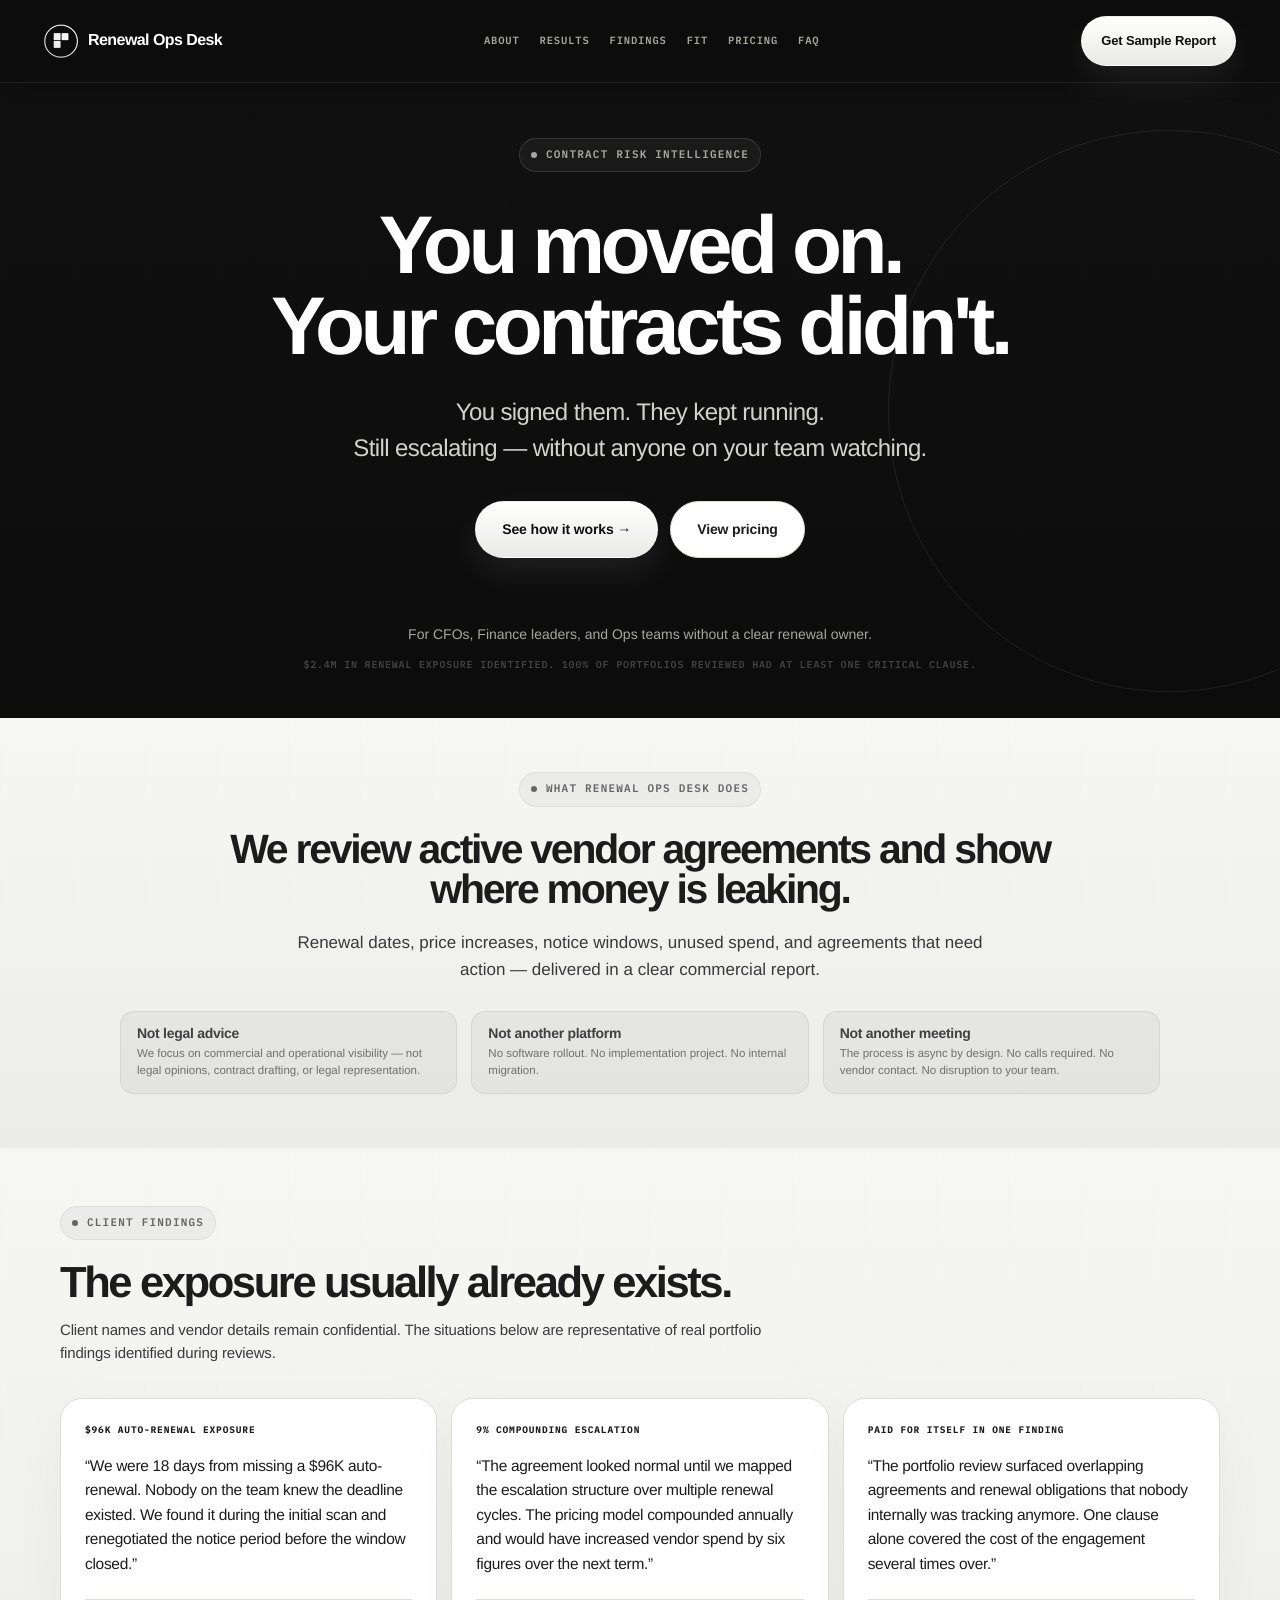
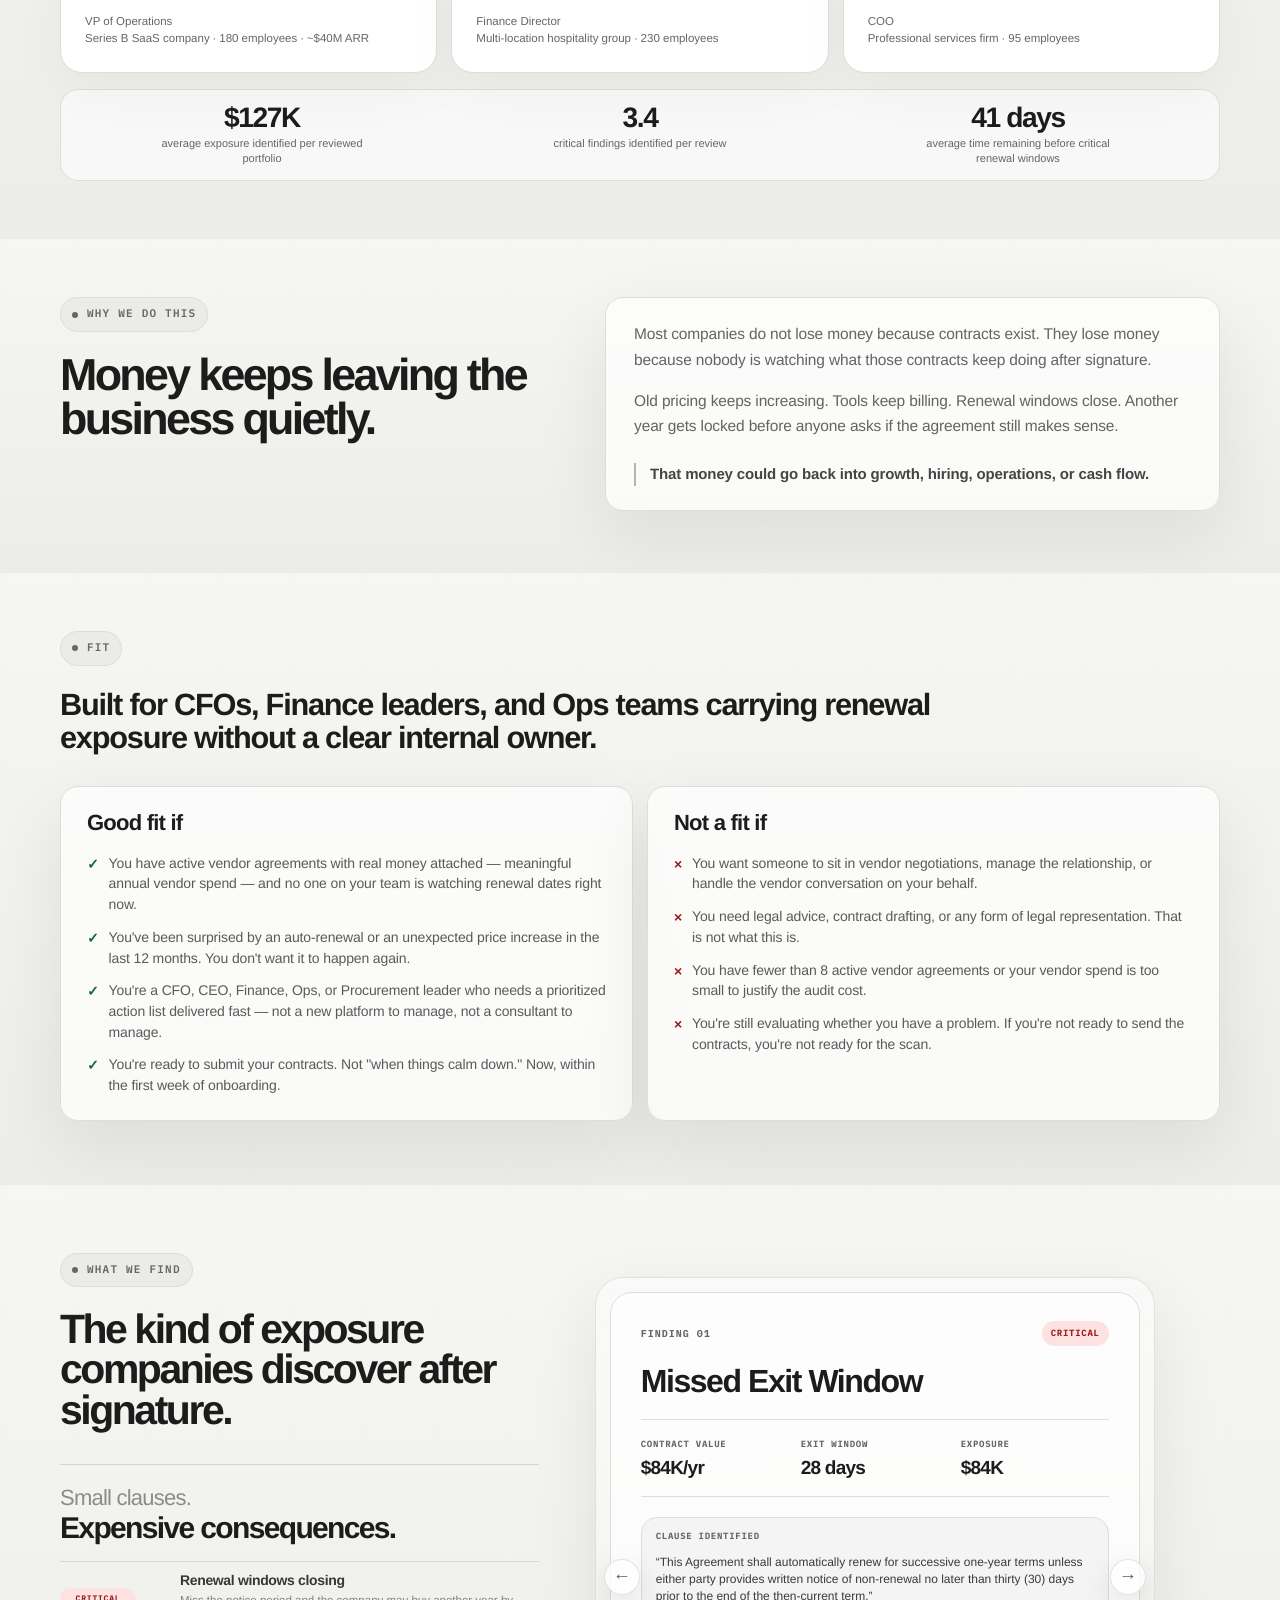
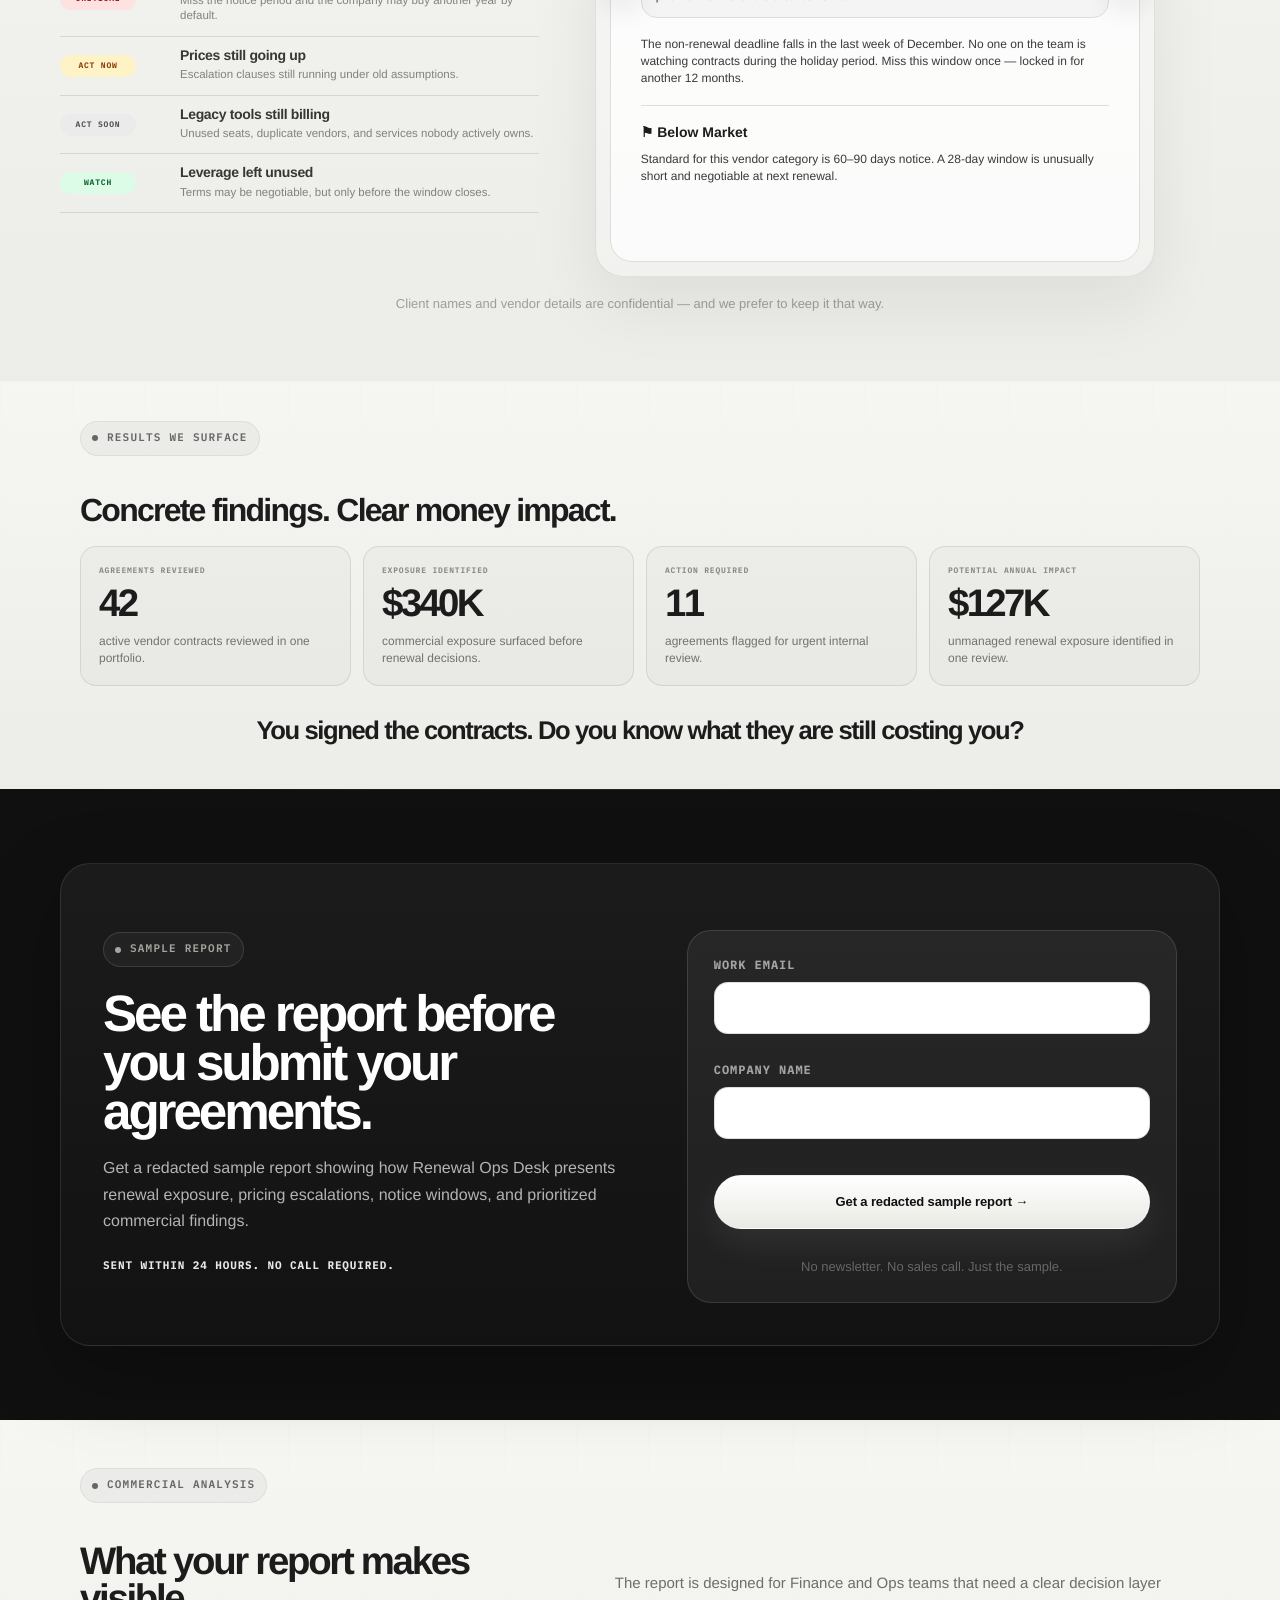
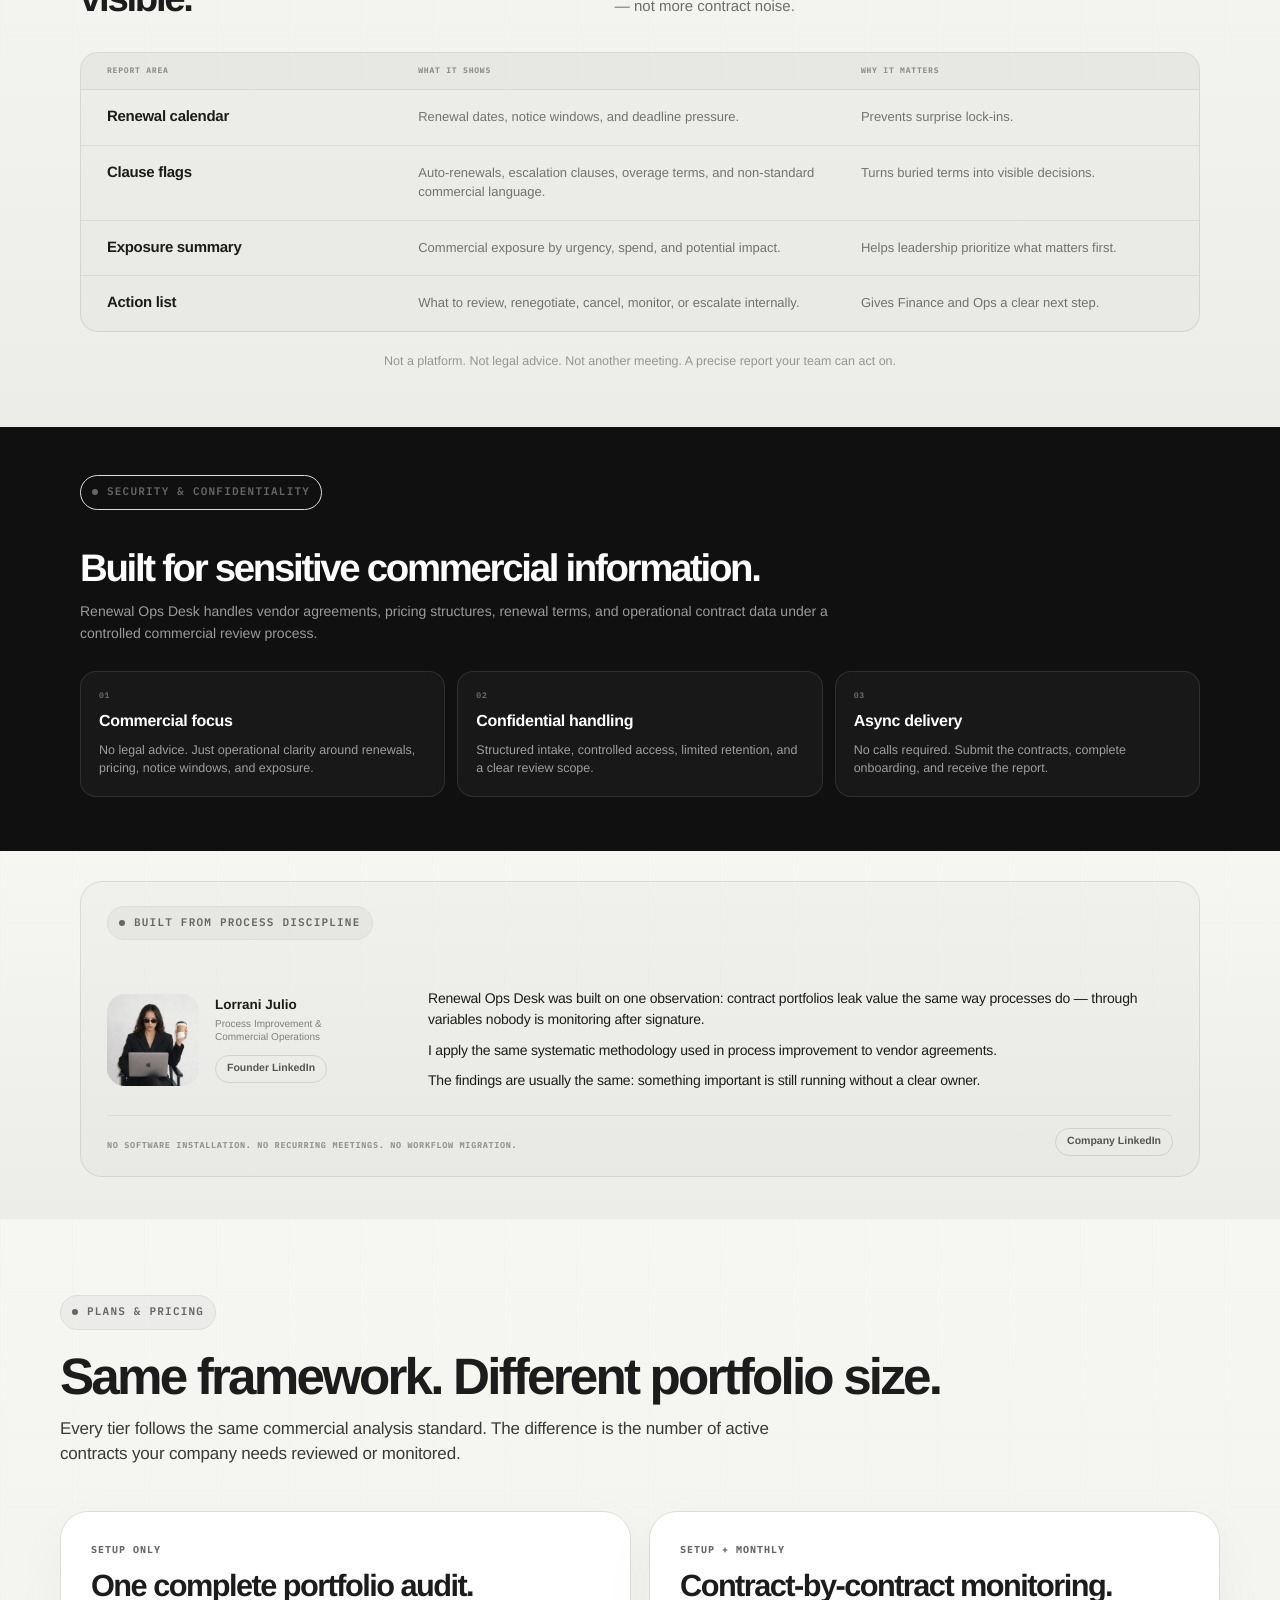
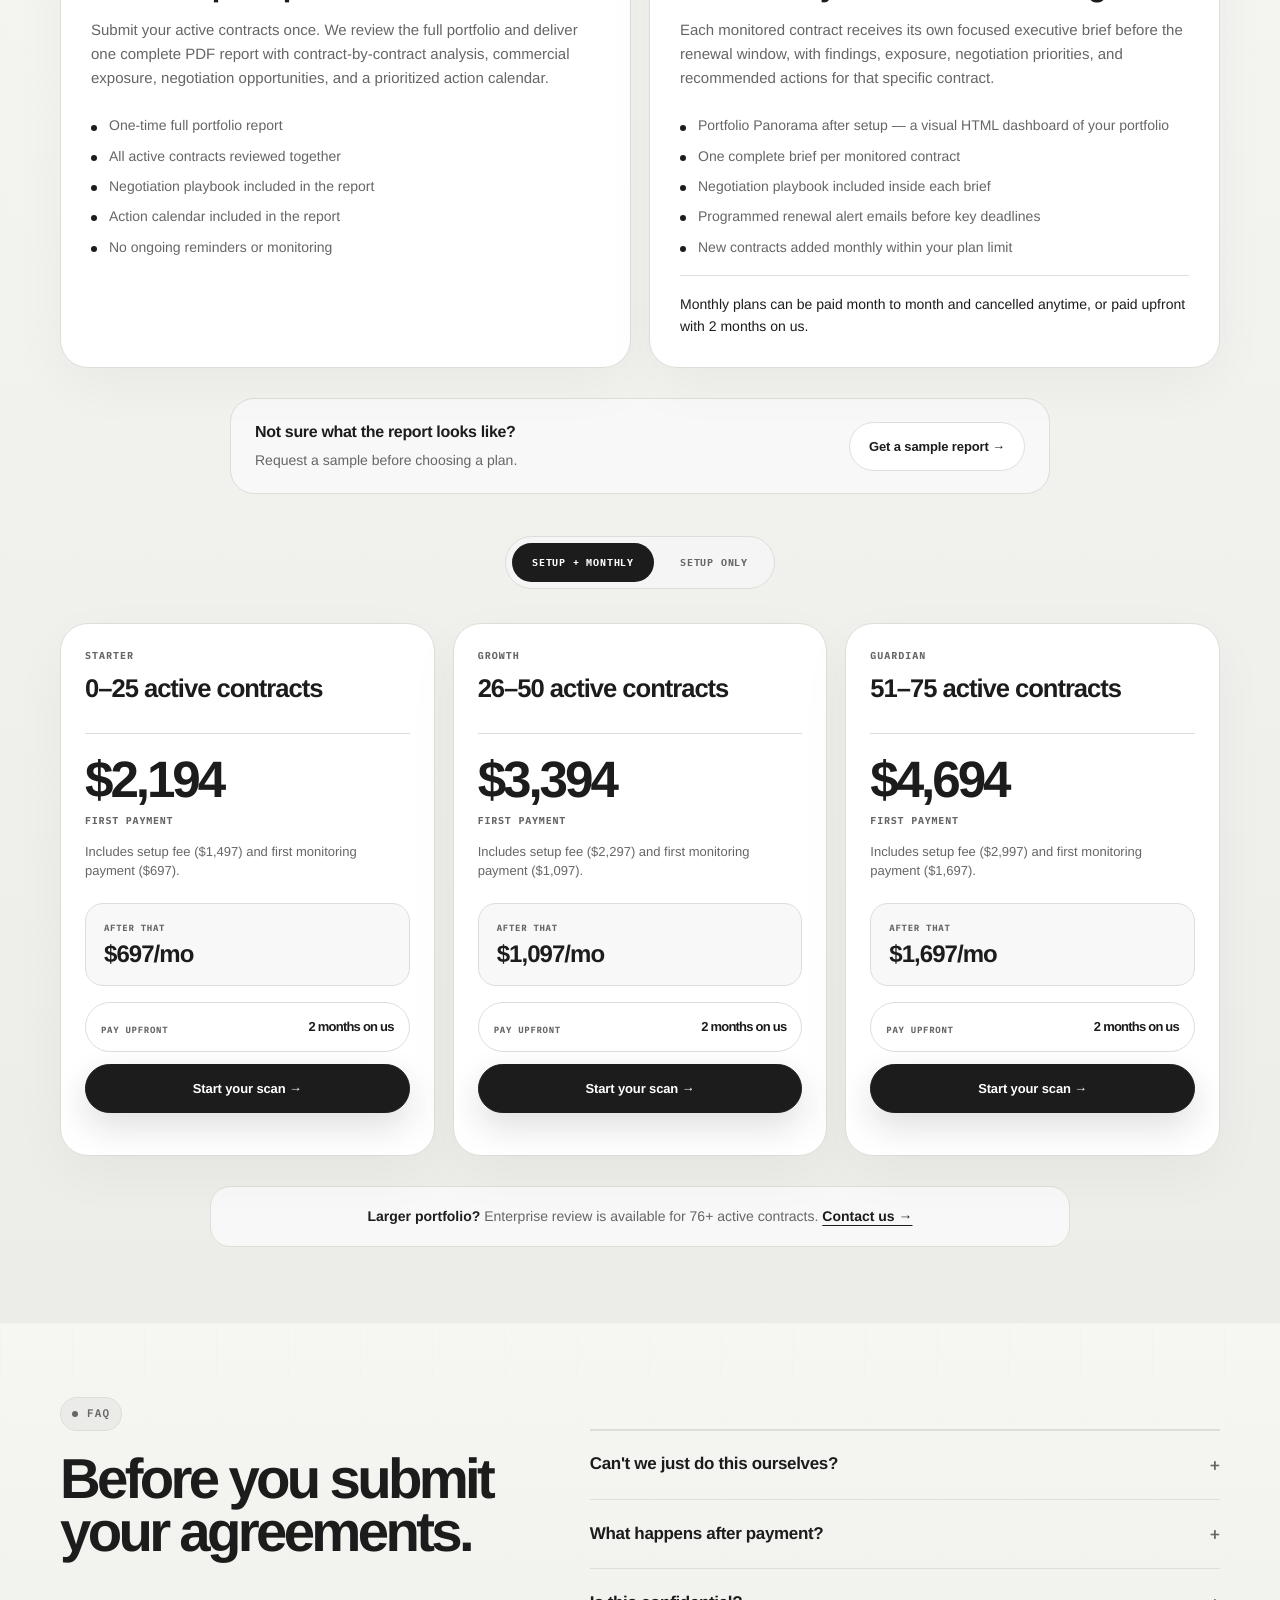
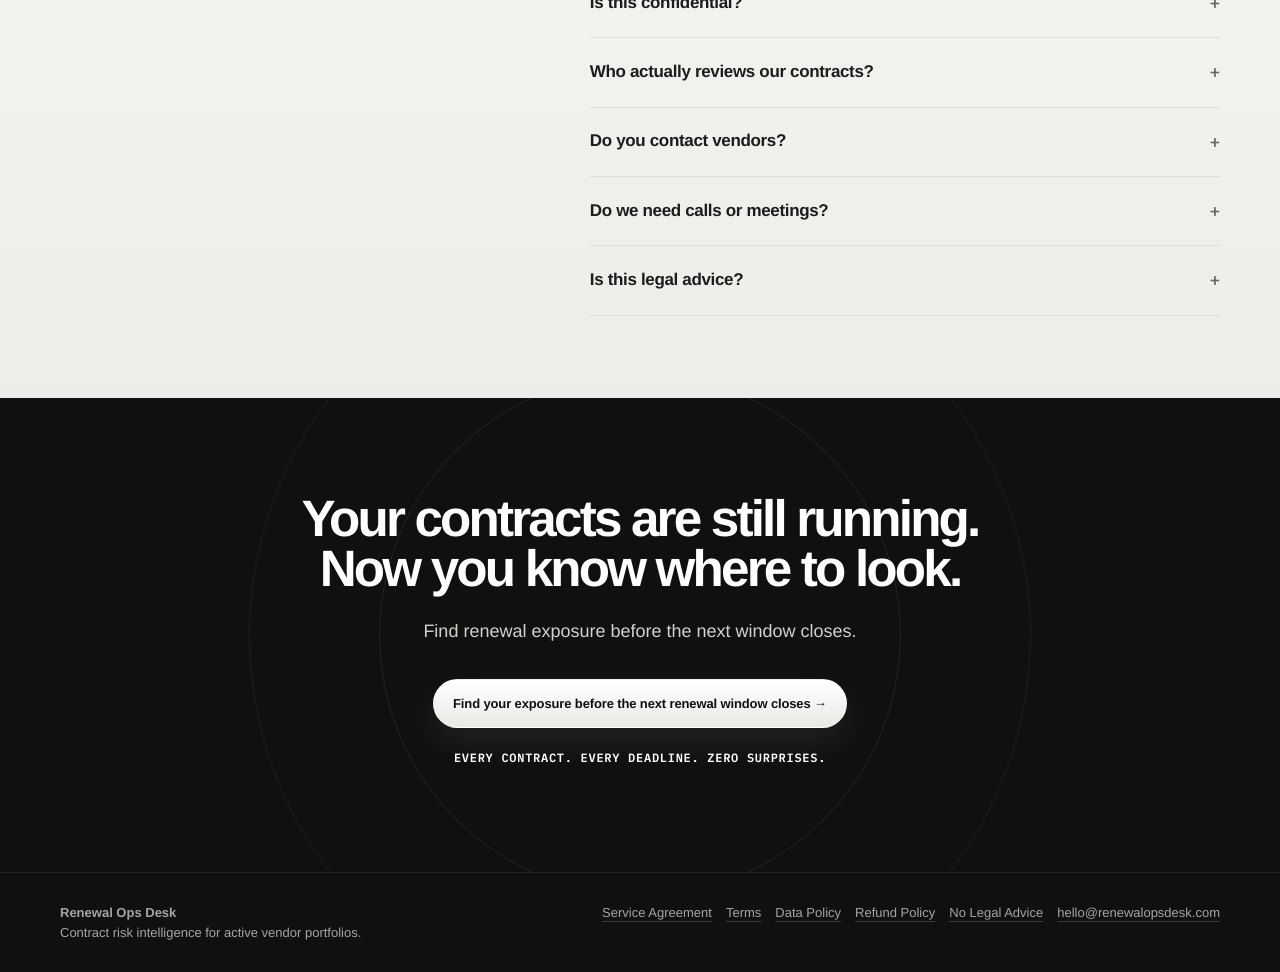
==== index.html @ 87088cc3 "Update index.html" ====
<!DOCTYPE html>
<html lang="en">
<head>
  <meta charset="UTF-8" />
  <meta name="viewport" content="width=device-width, initial-scale=1.0" />

  <title>Renewal Ops Desk | Contract Risk Intelligence</title>
  <meta name="description" content="Renewal Ops Desk helps B2B teams find renewal exposure, pricing escalations, notice windows, and money leaks hidden inside active vendor agreements." />

  <link rel="icon" href="/logo-mark.png" type="image/png" />
  <link rel="apple-touch-icon" href="/logo-mark.png" />
 <link rel="stylesheet" href="/styles.css">
<link rel="stylesheet" href="/mobile.css" media="screen and (max-width: 768px)">
</head>

<body>
  <nav class="nav">
    <a href="/" class="brand" aria-label="Renewal Ops Desk home">
      <img class="brand-mark" src="/logo-mark.png" alt="Renewal Ops Desk logo" />
      <span>Renewal Ops Desk</span>
    </a>

    <button class="mobile-menu-toggle" type="button" aria-label="Open menu">
      <span></span>
      <span></span>
    </button>

    <div class="nav-links">
      <a href="#about">About</a>
      <a href="#results">Results</a>
      <a href="#findings">Findings</a>
      <a href="#fit">Fit</a>
      <a href="#pricing">Pricing</a>
      <a href="#faq">FAQ</a>

      <button class="mobile-nav-cta sample-modal-trigger" type="button">
        Get Sample Report
      </button>
    </div>

    <button class="btn btn-primary nav-desktop-cta sample-modal-trigger" type="button">
      Get Sample Report
    </button>
  </nav>

  <main>

  <!-- HERO -->
<section class="hero">
  <div class="container hero-centered">
    <div class="badge">Contract Risk Intelligence</div>

    <h1>You moved on.<br />Your contracts didn't.</h1>

    <p class="hero-subheadline">
      You signed them. They kept running.<br />
      Still escalating — without anyone on your team watching.
    </p>

    <div class="hero-actions">
      <a class="btn btn-primary" href="#about">See how it works →</a>
      <a class="btn btn-secondary" href="#pricing">View pricing</a>
    </div>

    <p class="secondary-line">
      For CFOs, Finance leaders, and Ops teams without a clear renewal owner.
    </p>

    <p class="hero-metrics-line">
      $2.4M in renewal exposure identified. 100% of portfolios reviewed had at least one critical clause.
    </p>
  </div>
</section>

    <!-- ABOUT COMPACT -->
<section class="section light about-compact" id="about">
  <div class="container">
    <div class="compact-intro">
      <div class="eyebrow">What Renewal Ops Desk does</div>

      <h2>
        We review active vendor agreements and show where money is leaking.
      </h2>

      <p>
        Renewal dates, price increases, notice windows, unused spend, and agreements that need action — delivered in a clear commercial report.
      </p>
    </div>

    <div class="about-service-cards">
      <article class="about-service-card light-card">
        <h3>Not legal advice</h3>
        <p>
          We focus on commercial and operational visibility — not legal opinions, contract drafting, or legal representation.
        </p>
      </article>

      <article class="about-service-card light-card">
        <h3>Not another platform</h3>
        <p>
          No software rollout. No implementation project. No internal migration.
        </p>
      </article>

      <article class="about-service-card light-card">
        <h3>Not another meeting</h3>
        <p>
          The process is async by design. No calls required. No vendor contact. No disruption to your team.
        </p>
      </article>
    </div>
  </div>
</section>

   <!-- TESTIMONIALS / SOCIAL PROOF -->
<section class="section light proof-section" id="proof">
  <div class="container">
    <div class="section-head centered">
      <span class="eyebrow">CLIENT FINDINGS</span>

      <h2 class="section-title">
        The exposure usually already exists.
      </h2>

      <p class="section-lead">
        Client names and vendor details remain confidential. The situations below are representative of real portfolio findings identified during reviews.
      </p>
    </div>

    <div class="proof-grid">
      <!-- CARD 1 -->

      <article class="proof-card">
        <div class="proof-amount">
          $96K auto-renewal exposure
        </div>

        <blockquote>
          “We were 18 days from missing a $96K auto-renewal. Nobody on the team knew the deadline existed. We found it during the initial scan and renegotiated the notice period before the window closed.”
        </blockquote>

        <div class="proof-meta">
          VP of Operations<br>
          Series B SaaS company · 180 employees · ~$40M ARR
        </div>
      </article>

      <!-- CARD 2 -->

      <article class="proof-card">
        <div class="proof-amount">
          9% compounding escalation
        </div>

        <blockquote>
          “The agreement looked normal until we mapped the escalation structure over multiple renewal cycles. The pricing model compounded annually and would have increased vendor spend by six figures over the next term.”
        </blockquote>

        <div class="proof-meta">
          Finance Director<br>
          Multi-location hospitality group · 230 employees
        </div>
      </article>

      <!-- CARD 3 -->

      <article class="proof-card">
        <div class="proof-amount">
          Paid for itself in one finding
        </div>

        <blockquote>
          “The portfolio review surfaced overlapping agreements and renewal obligations that nobody internally was tracking anymore. One clause alone covered the cost of the engagement several times over.”
        </blockquote>

        <div class="proof-meta">
          COO<br>
          Professional services firm · 95 employees
        </div>
      </article>
    </div>

    <!-- AGGREGATE PROOF -->

    <div class="proof-stats">
      <div class="proof-stat">
        <strong>$127K</strong>
        <span>average exposure identified per reviewed portfolio</span>
      </div>

      <div class="proof-stat">
        <strong>3.4</strong>
        <span>critical findings identified per review</span>
      </div>

      <div class="proof-stat">
        <strong>41 days</strong>
        <span>average time remaining before critical renewal windows</span>
      </div>
    </div>
  </div>
</section>

  <!-- WHY WE DO THIS -->
<section class="section light why-section" id="why">
  <div class="container">
    <div class="split">
      <div>
        <div class="eyebrow">Why we do this</div>
        <h2 class="section-title">
          Money keeps leaving the business quietly.
        </h2>
      </div>

      <div class="statement-card light-card">
        <p>
          Most companies do not lose money because contracts exist. They lose money because nobody is watching what those contracts keep doing after signature.
        </p>

        <p>
          Old pricing keeps increasing. Tools keep billing. Renewal windows close. Another year gets locked before anyone asks if the agreement still makes sense.
        </p>

        <div class="closing-statement">
          That money could go back into growth, hiring, operations, or cash flow.
        </div>
      </div>
    </div>
  </div>
</section>

    <!-- FIT -->
<section class="section light" id="fit">
  <div class="container">
    <div class="section-header">
      <div class="eyebrow">Fit</div>
      <h2 class="section-title">
        Built for CFOs, Finance leaders, and Ops teams carrying renewal exposure without a clear internal owner.
      </h2>
    </div>

    <div class="grid-2 fit-scroll-grid">
      <article class="fit-card light-card">
        <h3>Good fit if</h3>
        <ul class="fit-list good">
          <li>You have active vendor agreements with real money attached — meaningful annual vendor spend — and no one on your team is watching renewal dates right now.</li>
          <li>You've been surprised by an auto-renewal or an unexpected price increase in the last 12 months. You don't want it to happen again.</li>
          <li>You're a CFO, CEO, Finance, Ops, or Procurement leader who needs a prioritized action list delivered fast — not a new platform to manage, not a consultant to manage.</li>
          <li>You're ready to submit your contracts. Not "when things calm down." Now, within the first week of onboarding.</li>
        </ul>
      </article>

      <article class="fit-card light-card">
        <h3>Not a fit if</h3>
        <ul class="fit-list bad">
          <li>You want someone to sit in vendor negotiations, manage the relationship, or handle the vendor conversation on your behalf.</li>
          <li>You need legal advice, contract drafting, or any form of legal representation. That is not what this is.</li>
          <li>You have fewer than 8 active vendor agreements or your vendor spend is too small to justify the audit cost.</li>
          <li>You're still evaluating whether you have a problem. If you're not ready to send the contracts, you're not ready for the scan.</li>
        </ul>
      </article>
    </div>
  </div>
</section>

<!-- WHAT WE FIND -->
<section class="section light what-we-find-section" id="findings">
  <div class="container">
    <div class="what-find-layout refined">

      <div class="what-find-left">
        <div class="eyebrow">What we find</div>

        <h2 class="section-title">
          The kind of exposure companies discover after signature.
        </h2>

        <h3 class="risk-table-title">
          <span>Small clauses.</span>
          <strong>Expensive consequences.</strong>
        </h3>

        <div class="risk-mini-table">
          <div class="risk-mini-row">
            <span class="risk-label critical">Critical</span>
            <strong>Renewal windows closing</strong>
            <p>Miss the notice period and the company may buy another year by default.</p>
          </div>

          <div class="risk-mini-row">
            <span class="risk-label now">Act Now</span>
            <strong>Prices still going up</strong>
            <p>Escalation clauses still running under old assumptions.</p>
          </div>

          <div class="risk-mini-row">
            <span class="risk-label soon">Act Soon</span>
            <strong>Legacy tools still billing</strong>
            <p>Unused seats, duplicate vendors, and services nobody actively owns.</p>
          </div>

          <div class="risk-mini-row">
            <span class="risk-label watch">Watch</span>
            <strong>Leverage left unused</strong>
            <p>Terms may be negotiable, but only before the window closes.</p>
          </div>
        </div>
      </div>

      <div class="report-frame">
        <button class="report-arrow report-prev" type="button" aria-label="Previous report">←</button>

        <div class="report-sample-scroll" id="reportCarousel">

          <!-- FINDING 01 -->
          <article class="finding-card light-card">
            <div class="finding-top">
              <span>Finding 01</span>
              <div class="finding-level critical">Critical</div>
            </div>

            <h3>Missed Exit Window</h3>

            <div class="finding-metrics">
              <div>
                <small>Contract value</small>
                <strong>$84K/yr</strong>
              </div>

              <div>
                <small>Exit window</small>
                <strong>28 days</strong>
              </div>

              <div>
                <small>Exposure</small>
                <strong>$84K</strong>
              </div>
            </div>

            <div class="finding-clause">
              <small>Clause identified</small>
              <p>
                “This Agreement shall automatically renew for successive one-year terms unless either party provides written notice of non-renewal no later than thirty (30) days prior to the end of the then-current term.”
              </p>
            </div>

            <p class="finding-analysis">
              The non-renewal deadline falls in the last week of December. No one on the team is watching contracts during the holiday period. Miss this window once — locked in for another 12 months.
            </p>

            <div class="finding-flag">
              <strong>⚑ Below Market</strong>
              <p>
                Standard for this vendor category is 60–90 days notice. A 28-day window is unusually short and negotiable at next renewal.
              </p>
            </div>
          </article>

          <!-- FINDING 02 -->
          <article class="finding-card light-card">
            <div class="finding-top">
              <span>Finding 02</span>
              <div class="finding-level now">Act Now</div>
            </div>

            <h3>Uncapped Price Escalation</h3>

            <div class="finding-metrics">
              <div>
                <small>Contract value</small>
                <strong>$52K/yr</strong>
              </div>

              <div>
                <small>Annual increase</small>
                <strong>+8%</strong>
              </div>

              <div>
                <small>3-yr exposure</small>
                <strong>$43K</strong>
              </div>
            </div>

            <div class="finding-clause">
              <small>Clause identified</small>
              <p>
                “Fees shall increase annually at the greater of 8% or the percentage change in the Consumer Price Index for the preceding calendar year, with no maximum cap on such increases.”
              </p>
            </div>

            <p class="finding-analysis">
              At 8% compounded over 3 years, this contract goes from $52K to $65K annually. The finance team approved the initial price. Nobody approved the escalation.
            </p>

            <div class="finding-flag">
              <strong>⚑ Missing Protection</strong>
              <p>
                A 3–5% annual cap is standard in SaaS agreements of this size. This language is renegotiable at renewal.
              </p>
            </div>
          </article>

          <!-- FINDING 03 -->
          <article class="finding-card light-card">
            <div class="finding-top">
              <span>Finding 03</span>
              <div class="finding-level soon">Act Soon</div>
            </div>

            <h3>Overage Clause in Exhibit B</h3>

            <div class="finding-metrics">
              <div>
                <small>Base contract</small>
                <strong>$38K/yr</strong>
              </div>

              <div>
                <small>Overage rate</small>
                <strong>$28/seat</strong>
              </div>

              <div>
                <small>Potential add.</small>
                <strong>$33K/yr</strong>
              </div>
            </div>

            <div class="finding-clause">
              <small>Clause identified</small>
              <p>
                “Usage in excess of the contracted seat count shall be billed monthly at the overage rate set forth in Exhibit B.”
              </p>
            </div>

            <p class="finding-analysis">
              The MSA shows $38K. Exhibit B — not included in the original submission — sets overage at $28/seat/month above 500 users.
            </p>

            <div class="finding-flag">
              <strong>⚑ Document Gap</strong>
              <p>
                Exhibit B was referenced but not submitted. Full exposure cannot be confirmed without it.
              </p>
            </div>
          </article>

          <!-- FINDING 04 -->
          <article class="finding-card light-card">
            <div class="finding-top">
              <span>Finding 04</span>
              <div class="finding-level soon">Act Soon</div>
            </div>

            <h3>SLA Credit Is Sole Remedy</h3>

            <div class="finding-metrics">
              <div>
                <small>Contract value</small>
                <strong>$96K/yr</strong>
              </div>

              <div>
                <small>Max SLA credit</small>
                <strong>5%/mo</strong>
              </div>

              <div>
                <small>Max payout</small>
                <strong>$400</strong>
              </div>
            </div>

            <div class="finding-clause">
              <small>Clause identified</small>
              <p>
                “Client's sole and exclusive remedy shall be a service credit not to exceed 5% of the monthly fee.”
              </p>
            </div>

            <p class="finding-analysis">
              A platform outage lasting 4 hours costs this vendor $400 in credits — regardless of actual business impact.
            </p>

            <div class="finding-flag">
              <strong>⚑ Below Market</strong>
              <p>
                Infrastructure contracts at this value typically carry SLA credits of 10–30%.
              </p>
            </div>
          </article>

        </div>

        <button class="report-arrow report-next" type="button" aria-label="Next report">→</button>
      </div>

    </div>

    <p class="what-find-footnote">
      Client names and vendor details are confidential — and we prefer to keep it that way.
    </p>
  </div>
</section>
    

<!-- RESULTS WE SURFACE -->
<section class="section light results-section" id="results">
  <div class="container">
    <div class="results-compact-v3">
      <div class="results-header-v3">
        <div class="eyebrow">Results we surface</div>

        <h2>
          Concrete findings. Clear money impact.
        </h2>
      </div>

      <div class="results-grid-v3">
        <article>
          <small>Agreements reviewed</small>
          <strong>42</strong>
          <span>active vendor contracts reviewed in one portfolio.</span>
        </article>

        <article>
          <small>Exposure identified</small>
          <strong>$340K</strong>
          <span>commercial exposure surfaced before renewal decisions.</span>
        </article>

        <article>
          <small>Action required</small>
          <strong>11</strong>
          <span>agreements flagged for urgent internal review.</span>
        </article>

        <article>
          <small>Potential annual impact</small>
          <strong>$127K</strong>
          <span>unmanaged renewal exposure identified in one review.</span>
        </article>
      </div>

      <p class="results-question-v3">
        You signed the contracts. <strong>Do you know what they are still costing you?</strong>
      </p>
    </div>
  </div>
</section>

<!-- SAMPLE REPORT LEAD MAGNET -->
<section class="section dark sample-report-section" id="sample-report">
  <div class="container">
    <div class="sample-report-lead">

      <div class="sample-report-copy">
        <div class="eyebrow">Sample report</div>

        <h2>
          See the report before you submit your agreements.
        </h2>

        <p>
          Get a redacted sample report showing how Renewal Ops Desk presents renewal exposure, pricing escalations, notice windows, and prioritized commercial findings.
        </p>

        <span class="sample-context">
          Sent within 24 hours. No call required.
        </span>
      </div>

      <form class="sample-report-form" id="sampleLeadFormInline">
        <div class="form-field">
          <label for="sampleInlineEmail">Work email</label>
          <input
            id="sampleInlineEmail"
            name="email"
            type="email"
            placeholder="name@company.com"
            required
          />
        </div>

        <div class="form-field">
          <label for="sampleInlineCompany">Company name</label>
          <input
            id="sampleInlineCompany"
            name="company"
            type="text"
            placeholder="Company name"
            required
          />
        </div>

        <button class="btn btn-primary sample-form-btn" type="submit">
          Get a redacted sample report →
        </button>

        <p class="sample-form-note">
          No newsletter. No sales call. Just the sample.
        </p>
      </form>

    </div>
  </div>
</section>

<!-- COMMERCIAL ANALYSIS -->
<section class="section light analysis-section" id="analysis">
  <div class="container">

    <div class="analysis-header-v3">
      <div>
        <div class="eyebrow">Commercial analysis</div>

        <h2>
          What your report makes visible.
        </h2>
      </div>

      <p>
        The report is designed for Finance and Ops teams that need a clear decision layer — not more contract noise.
      </p>
    </div>

    <div class="analysis-table-v4">
      <div class="analysis-row-v4 analysis-head-v4">
        <span>Report area</span>
        <span>What it shows</span>
        <span>Why it matters</span>
      </div>

      <div class="analysis-row-v4">
        <strong>Renewal calendar</strong>
        <p>Renewal dates, notice windows, and deadline pressure.</p>
        <p>Prevents surprise lock-ins.</p>
      </div>

      <div class="analysis-row-v4">
        <strong>Clause flags</strong>
        <p>Auto-renewals, escalation clauses, overage terms, and non-standard commercial language.</p>
        <p>Turns buried terms into visible decisions.</p>
      </div>

      <div class="analysis-row-v4">
        <strong>Exposure summary</strong>
        <p>Commercial exposure by urgency, spend, and potential impact.</p>
        <p>Helps leadership prioritize what matters first.</p>
      </div>

      <div class="analysis-row-v4">
        <strong>Action list</strong>
        <p>What to review, renegotiate, cancel, monitor, or escalate internally.</p>
        <p>Gives Finance and Ops a clear next step.</p>
      </div>
    </div>

    <p class="analysis-note-v3">
      Not a platform. Not legal advice. Not another meeting. A precise report your team can act on.
    </p>

  </div>
</section>
    
  <!-- SECURITY & CONFIDENTIALITY -->
<section class="section light security-section" id="confidentiality">
  <div class="container">

    <div class="security-header">
      <div class="eyebrow">Security & confidentiality</div>

      <h2>
        Built for sensitive commercial information.
      </h2>

      <p>
        Renewal Ops Desk handles vendor agreements, pricing structures, renewal terms, and operational contract data under a controlled commercial review process.
      </p>
    </div>

    <div class="security-grid">

      <article class="security-card">
        <span>01</span>

        <strong>Commercial focus</strong>

        <p>
          No legal advice. Just operational clarity around renewals, pricing, notice windows, and exposure.
        </p>
      </article>

      <article class="security-card">
        <span>02</span>

        <strong>Confidential handling</strong>

        <p>
          Structured intake, controlled access, limited retention, and a clear review scope.
        </p>
      </article>

      <article class="security-card">
        <span>03</span>

        <strong>Async delivery</strong>

        <p>
          No calls required. Submit the contracts, complete onboarding, and receive the report.
        </p>
      </article>

    </div>

  </div>
</section>

<!-- METHODOLOGY / FOUNDER -->
<section class="section light methodology-section" id="methodology">
  <div class="container">
    <div class="methodology-frame">

      <div class="methodology-top">
        <div class="eyebrow">Built from process discipline</div>
      </div>

      <div class="methodology-main">
        <div class="methodology-founder">
          <img src="/founder-photo.png" alt="Lorrani Julio" />

          <div>
            <strong>Lorrani Julio</strong>
            <span>Process Improvement & Commercial Operations</span>

            <div class="methodology-links">
              <a href="https://www.linkedin.com/in/lohani-j/" target="_blank" rel="noopener noreferrer">Founder LinkedIn</a>
              <a href="https://www.linkedin.com/company/renewal-ops-desk/?viewAsMember=true" target="_blank" rel="noopener noreferrer">Company LinkedIn</a>
            </div>
          </div>
        </div>

        <div class="methodology-quote">
          <p>
            Renewal Ops Desk was built on one observation: contract portfolios leak value the same way processes do — through variables nobody is monitoring after signature.
          </p>

          <p>
            I apply the same systematic methodology used in process improvement to vendor agreements.
          </p>

          <p>
            The findings are usually the same: something important is still running without a clear owner.
          </p>
        </div>
      </div>

      <div class="methodology-footer">
        <span>No software installation. No recurring meetings. No workflow migration.</span>
      </div>

    </div>
  </div>
</section>

    
    <!-- PLANS / PRICING -->
<section class="section light pricing-section" id="pricing">
  <div class="container">
    <div class="section-head centered">
      <span class="eyebrow">PLANS & PRICING</span>
      <h2 class="section-title">Same framework. Different portfolio size.</h2>
      <p class="section-lead">
        Every tier follows the same commercial analysis standard. The difference is the number of active contracts your company needs reviewed or monitored.
      </p>
    </div>

    <div class="plan-model-grid">
      <article class="plan-model-card">
        <span class="plan-model-label">SETUP ONLY</span>
        <h3>One complete portfolio audit.</h3>
        <p>
          Submit your active contracts once. We review the full portfolio and deliver one complete PDF report with contract-by-contract analysis, commercial exposure, negotiation opportunities, and a prioritized action calendar.
        </p>
        <ul>
          <li>One-time full portfolio report</li>
          <li>All active contracts reviewed together</li>
          <li>Negotiation playbook included in the report</li>
          <li>Action calendar included in the report</li>
          <li>No ongoing reminders or monitoring</li>
        </ul>
      </article>

      <article class="plan-model-card">
        <span class="plan-model-label">SETUP + MONTHLY</span>
        <h3>Contract-by-contract monitoring.</h3>
        <p>
          Each monitored contract receives its own focused executive brief before the renewal window, with findings, exposure, negotiation priorities, and recommended actions for that specific contract.
        </p>
        <ul>
          <li>Portfolio Panorama after setup — a visual HTML dashboard of your portfolio</li>
          <li>One complete brief per monitored contract</li>
          <li>Negotiation playbook included inside each brief</li>
          <li>Programmed renewal alert emails before key deadlines</li>
          <li>New contracts added monthly within your plan limit</li>
        </ul>
        <p class="monthly-note">
          Monthly plans can be paid month to month and cancelled anytime, or paid upfront with 2 months on us.
        </p>
      </article>
    </div>

    <div class="sample-report-cta">
      <div>
        <span>Not sure what the report looks like?</span>
        <p>Request a sample before choosing a plan.</p>
      </div>

  <button
  type="button"
  class="btn btn-secondary sample-modal-trigger"
>
  Get a sample report →
</button>
    </div>

    <div class="pricing-tabs" role="tablist" aria-label="Pricing options">
      <button class="pricing-tab active" data-pricing-tab="monthly" type="button">
        Setup + Monthly
      </button>

      <button class="pricing-tab" data-pricing-tab="setup" type="button">
        Setup Only
      </button>
    </div>

    <!-- SETUP + MONTHLY -->
    <div class="pricing-grid pricing-panel active" data-pricing-panel="monthly">
      <article class="pricing-card">
        <span class="plan-label">Starter</span>
        <h3>0–25 active contracts</h3>

        <div class="price-block monthly-price-block">
          <strong>$2,194</strong>
          <span>first payment</span>

          <p class="first-payment-note">
            Includes setup fee ($1,497) and first monitoring payment ($697).
          </p>

          <div class="after-payment-box">
            <small>After that</small>
            <b>$697/mo</b>
          </div>

        <a class="annual-pill" href="#">
  <span>Pay upfront</span>
  <strong>2 months on us</strong>
</a>

        <a class="btn btn-primary pricing-btn" href="https://buy.stripe.com/4gMeV55k16eV5qO1JU8EM03">
          Start your scan →
        </a>
      </article>

      <article class="pricing-card">
        <span class="plan-label">Growth</span>
        <h3>26–50 active contracts</h3>

        <div class="price-block monthly-price-block">
          <strong>$3,394</strong>
          <span>first payment</span>

          <p class="first-payment-note">
            Includes setup fee ($2,297) and first monitoring payment ($1,097).
          </p>

          <div class="after-payment-box">
            <small>After that</small>
            <b>$1,097/mo</b>
          </div>

         <a class="annual-pill" href="#">
  <span>Pay upfront</span>
  <strong>2 months on us</strong>
</a>

        <a class="btn btn-primary pricing-btn" href="https://buy.stripe.com/dRmaEP9AhdHnaL89cm8EM04">
          Start your scan →
        </a>
      </article>

      <article class="pricing-card">
        <span class="plan-label">Guardian</span>
        <h3>51–75 active contracts</h3>

        <div class="price-block monthly-price-block">
          <strong>$4,694</strong>
          <span>first payment</span>

          <p class="first-payment-note">
            Includes setup fee ($2,997) and first monitoring payment ($1,697).
          </p>

          <div class="after-payment-box">
            <small>After that</small>
            <b>$1,697/mo</b>
          </div>

        <a class="annual-pill" href="#">
  <span>Pay upfront</span>
  <strong>2 months on us</strong>
</a>

        <a class="btn btn-primary pricing-btn" href="https://buy.stripe.com/14A7sDfYFdHnbPc3S28EM05">
          Start your scan →
        </a>
      </article>
    </div>

    <!-- SETUP ONLY -->
    <div class="pricing-grid pricing-panel" data-pricing-panel="setup">
      <article class="pricing-card setup-only-card">
        <span class="plan-label">Starter</span>
        <h3>0–25 active contracts</h3>

        <div class="price-block">
          <strong>$2,200</strong>
          <span>one-time audit</span>
        </div>

        <a class="btn btn-primary pricing-btn" href="https://buy.stripe.com/cNiaEPaEl8n35qObku8EM00">
          Start your scan →
        </a>
      </article>

      <article class="pricing-card setup-only-card">
        <span class="plan-label">Growth</span>
        <h3>26–50 active contracts</h3>

        <div class="price-block">
          <strong>$3,200</strong>
          <span>one-time audit</span>
        </div>

        <a class="btn btn-primary pricing-btn" href="https://buy.stripe.com/dRm00b5k1cDjg5sagq8EM01">
          Start your scan →
        </a>
      </article>

      <article class="pricing-card setup-only-card">
        <span class="plan-label">Guardian</span>
        <h3>51–75 active contracts</h3>

        <div class="price-block">
          <strong>$4,200</strong>
          <span>one-time audit</span>
        </div>

        <a class="btn btn-primary pricing-btn" href="https://buy.stripe.com/8x27sD5k1bzfbPcbku8EM02">
          Start your scan →
        </a>
      </article>
    </div>

    <div class="enterprise-note">
      <strong>Larger portfolio?</strong>
      Enterprise review is available for 76+ active contracts.
      <a href="mailto:hello@renewalopsdesk.com">Contact us →</a>
    </div>
  </div>
</section>
    
 <!-- FAQ -->
<section class="section light faq-section" id="faq">
  <div class="container">
    <div class="faq-layout">
      <div class="faq-heading">
        <div class="eyebrow">FAQ</div>

        <h2 class="section-title">
          Before you submit your agreements.
        </h2>
      </div>

      <div class="faq-stack">
        <details>
          <summary>Can't we just do this ourselves?</summary>
          <p>
            Yes — if someone has the time, structure, and responsibility to review every agreement, track renewal windows, identify commercial exposure, and follow up before deadlines. Renewal Ops Desk exists for companies where contracts are active, but no one owns the ongoing visibility after signature.
          </p>
        </details>

        <details>
          <summary>What happens after payment?</summary>
          <p>
            After payment, you’ll be directed to onboarding instructions where you submit your agreements and company information. Once the documents are complete, accessible, and organized, Renewal Ops Desk begins the commercial review and prepares your report or monitoring setup based on the plan selected.
          </p>
        </details>

        <details>
          <summary>Is this confidential?</summary>
          <p>
            Yes. Contracts are handled only for the purpose of delivering the service. Renewal Ops Desk does not publish client findings, contact your vendors, or share contract details externally. Confidentiality and document handling are covered in the Service Agreement and Data Policy.
          </p>
        </details>

        <details>
          <summary>Who actually reviews our contracts?</summary>
          <p>
            Renewal Ops Desk reviews agreements under a commercial and operational scope focused on renewal exposure, notice windows, escalation clauses, financial terms, and portfolio visibility.
          </p>
        </details>

        <details>
          <summary>Do you contact vendors?</summary>
          <p>
            No. Renewal Ops Desk does not contact your vendors, renegotiate agreements, send notices, or act on your behalf. The service gives your team visibility, findings, and recommended actions so you can decide what to do internally.
          </p>
        </details>

        <details>
          <summary>Do we need calls or meetings?</summary>
          <p>
            No. The process is designed to be asynchronous. You submit the required information through onboarding, and Renewal Ops Desk delivers the report or monitoring outputs without requiring calls or meetings.
          </p>
        </details>

        <details>
          <summary>Is this legal advice?</summary>
          <p>
            No. Renewal Ops Desk provides commercial and operational contract analysis, not legal advice, legal review, contract drafting, legal representation, or legal opinions. Legal questions should be reviewed with your own attorney.
          </p>
        </details>
      </div>
    </div>
  </div>
</section>

    <!-- FINAL CTA -->
    <section class="final-cta">
      <div class="container">
        <h2 class="section-title">
          Your contracts are still running.<br />
          Now you know where to look.
        </h2>

        <p>
          Find renewal exposure before the next window closes.
        </p>

        <div class="final-actions">
          <a class="btn btn-primary" href="#pricing">
            Find your exposure before the next renewal window closes →
          </a>
        </div>

        <div class="tagline">Every contract. Every deadline. Zero surprises.</div>
      </div>
    </section>

  </main>

  <footer class="footer">
    <div class="container">
      <div>
        <strong>Renewal Ops Desk</strong>
        <p>Contract risk intelligence for active vendor portfolios.</p>
      </div>

      <div class="footer-links">
        <a href="/service-agreement">Service Agreement</a>
        <a href="/terms">Terms</a>
        <a href="/data-policy">Data Policy</a>
        <a href="/refund-cancellation-policy">Refund Policy</a>
        <a href="/no-legal-advice">No Legal Advice</a>
        <a href="mailto:hello@renewalopsdesk.com">hello@renewalopsdesk.com</a>
      </div>
    </div>
  </footer>

<div class="sample-modal" id="sampleModal">
  <div class="sample-modal-backdrop"></div>

  <div class="sample-modal-card">
    <button class="sample-modal-close" type="button" aria-label="Close modal">×</button>

    <div class="eyebrow">Sample report</div>

    <h2>See the report before you submit your agreements.</h2>

    <p>
      Get a redacted sample report showing how Renewal Ops Desk presents renewal exposure, pricing escalations, notice windows, and prioritized commercial findings.
    </p>

    <form class="sample-report-form" id="sampleLeadFormModal">
      <div class="form-field">
        <label for="sampleModalEmail">Work email</label>
        <input id="sampleModalEmail" name="email" type="email" placeholder="name@company.com" required />
      </div>

      <div class="form-field">
        <label for="sampleModalCompany">Company name</label>
        <input id="sampleModalCompany" name="company" type="text" placeholder="Company name" required />
      </div>

      <button class="btn btn-primary sample-form-btn" type="submit">
        Get sample report →
      </button>

      <p class="sample-form-note">Sent within 24 hours. No call required.</p>
    </form>
  </div>
</div>
  
 <script src="/nav.js"></script>
  
  </body>
</html>
---- styles.css ----
@import url("https://fonts.googleapis.com/css2?family=IBM+Plex+Mono:wght@400;500;600;700&display=swap");


/* =========================================================
   RENEWAL OPS DESK — CLEANED STYLESHEET
   Clean version generated from the latest uploaded CSS.
   Duplicated selector blocks were consolidated; latest values were kept.
   ========================================================= */

:root {
  --black: #101010;
  --black-2: #151515;
  --black-3: #1C1C1C;
  --white: #FFFFFF;
  --paper: #F6F6F3;
  --paper-2: #ECECE8;
  --paper-3: #E3E3DD;
  --line-dark: rgba(255,255,255,.12);
  --line-light: #DEDED8;
  --ink-dark: #F7F7F4;
  --ink-light: #1C1C1C;
  --text-dark: #D2D2CD;
  --text-light: #3A3A3A;
  --muted-dark: #A6A6A0;
  --muted-light: #666666;
  --shadow-dark: 0 36px 100px rgba(0,0,0,.36);
  --shadow-light: 0 24px 70px rgba(28,28,28,.08);
  --radius-xl: 32px;
  --radius-lg: 22px;
  --radius-md: 16px;
  --critical-bg: #FEE2E2;
  --critical-text: #991B1B;
  --now-bg: #FEF3C7;
  --now-text: #92400E;
  --soon-bg: #EBEBEB;
  --soon-text: #555555;
  --watch-bg: #DCFCE7;
  --watch-text: #166534;
}

* {
  box-sizing: border-box;
  margin: 0;
  padding: 0;
}

html {
  scroll-behavior: smooth;
}

body {
  min-height: 100vh;
  font-family: Intel, "Helvetica Neue", Helvetica, Arial, sans-serif;
  background: var(--black);
  color: var(--ink-dark);
  line-height: 1.5;
  overflow-x: hidden;
  text-rendering: geometricPrecision;
}

a {
  color: inherit;
  text-decoration: none;
}

p {
  max-width: 760px;
}

button,
input,
textarea,
select {
  font: inherit;
}

img {
  max-width: 100%;
  display: block;
}

.page {
  position: relative;
  overflow-x: hidden;
}

.container {
  width: min(1160px, calc(100% - 40px));
  margin: 0 auto;
  position: relative;
  z-index: 2;
}

.nav {
  position: fixed;
  top: 0;
  left: 0;
  transform: translateY(0);
  z-index: 9999;
  width: 100%;
  margin: 0;
  display: flex;
  justify-content: space-between;
  align-items: center;
  gap: 28px;
  padding: 16px 44px;
  min-height: 76px;
  border-bottom: 1px solid rgba(255,255,255,.08);
  background: rgba(12,12,12,.92);
  backdrop-filter: blur(18px);
  -webkit-backdrop-filter: blur(18px);
  box-shadow: 0 10px 30px rgba(0,0,0,.22);
  transition: transform .35s ease, background .35s ease, box-shadow .35s ease;
}

.nav.nav-hidden {
  transform: translateY(-100%);
}

.brand {
  display: inline-flex;
  align-items: center;
  gap: 10px;
  flex-direction: row;
  white-space: nowrap;
  font-weight: 700;
  letter-spacing: -.035em;
  color: var(--white);
}

.brand-mark {
  width: 34px;
  height: 34px;
  display: block;
  object-fit: contain;
  flex-shrink: 0;
}

.nav-links {
  display: flex;
  align-items: center;
  gap: 20px;
  color: var(--muted-dark);
  font-family: "IBM Plex Mono", monospace;
  font-size: 10.5px;
  font-weight: 600;
  text-transform: uppercase;
  letter-spacing: .08em;
}

.nav-links a {
  transition: color .2s ease;
}

.nav-links a:hover {
  color: var(--white);
}

.btn {
  display: inline-flex;
  align-items: center;
  justify-content: center;
  border-radius: 999px;
  padding: 14px 19px;
  font-size: 13px;
  font-weight: 700;
  letter-spacing: -.01em;
  cursor: pointer;
  transition: transform .2s ease,
    box-shadow .2s ease,
    background .2s ease,
    border-color .2s ease;
  white-space: nowrap;
  border: 1px solid transparent;
}

.btn:hover {
  transform: translateY(-1px);
}

.btn-primary {
  color: var(--black);
  background: linear-gradient(180deg, #fff 0%, #e9e9e5 100%);
  border-color: rgba(255,255,255,.2);
  box-shadow: 0 14px 36px rgba(255,255,255,.08);
}

.btn-primary:hover {
  background: #fff;
  box-shadow: 0 18px 45px rgba(255,255,255,.12);
}

.btn-secondary {
  color: var(--white);
  background: rgba(255,255,255,.045);
  border-color: rgba(255,255,255,.13);
  backdrop-filter: blur(8px);
}

.btn-secondary:hover {
  background: rgba(255,255,255,.08);
  border-color: rgba(255,255,255,.2);
}

.light .btn-primary {
  color: #fff;
  background: var(--black-3);
  border-color: var(--black-3);
  box-shadow: 0 14px 34px rgba(28,28,28,.14);
}

.light .btn-primary:hover {
  background: #000;
  box-shadow: 0 18px 45px rgba(28,28,28,.18);
}

.light .btn-secondary {
  color: var(--ink-light);
  background: #fff;
  border-color: var(--line-light);
}

.light .btn-secondary:hover {
  background: #fdfdfb;
  border-color: rgba(28,28,28,.18);
}

.badge,
.eyebrow {
  display: inline-flex;
  align-items: center;
  gap: 9px;
  font-family: "IBM Plex Mono", monospace;
  font-size: 11px;
  font-weight: 600;
  letter-spacing: .11em;
  text-transform: uppercase;
  border-radius: 999px;
  padding: 8px 11px;
  margin-bottom: 22px;
}

.badge,
.dark .eyebrow {
  color: var(--muted-dark);
  background: rgba(255,255,255,.045);
  border: 1px solid rgba(255,255,255,.12);
}

.light .eyebrow {
  color: var(--muted-light);
  background: rgba(28,28,28,.045);
  border: 1px solid var(--line-light);
}

.badge::before,
.eyebrow::before {
  content: "";
  width: 6px;
  height: 6px;
  border-radius: 50%;
  background: currentColor;
}

h1,
h2,
h3 {
  font-family: Intel, "Helvetica Neue", Helvetica, Arial, sans-serif;
  font-weight: 600;
  line-height: .98;
  letter-spacing: -.055em;
}

h1 {
  color: var(--white);
}

h2,
.section-title {
  font-size: clamp(32px, 4vw, 52px);
  max-width: 920px;
}

h3 {
  font-size: 22px;
  line-height: 1.08;
  letter-spacing: -.035em;
}

.dark h2,
.dark h3 {
  color: var(--white);
}

.light h2,
.light h3 {
  color: var(--ink-light);
}

.section-header {
  margin-bottom: 34px;
}

.section-lead {
  max-width: 760px;
  margin-top: 14px;
  font-size: 17px;
  letter-spacing: -.01em;
}

.dark .section-lead {
  color: var(--text-dark);
}

.light .section-lead {
  color: var(--text-light);
}

.section {
  padding: 76px 0;
  position: relative;
}

.dark {
  background: var(--black);
  color: var(--ink-dark);
}

.light {
  background: radial-gradient(circle at 92% 0%, rgba(28,28,28,.06), transparent 0, transparent 22%),
    linear-gradient(180deg, var(--paper) 0%, var(--paper-2) 100%);
  color: var(--ink-light);
}

.light::before {
  content: "";
  position: absolute;
  inset: 0;
  background-image: linear-gradient(rgba(28,28,28,.055) 1px, transparent 1px),
    linear-gradient(90deg, rgba(28,28,28,.055) 1px, transparent 1px);
  background-size: 72px 72px;
  opacity: .16;
  pointer-events: none;
  mask-image: linear-gradient(to bottom, black, transparent 80%);
}

.dark::before {
  content: "";
  position: absolute;
  left: 50%;
  top: 0;
  width: min(1160px, calc(100% - 40px));
  height: 1px;
  transform: translateX(-50%);
  background: linear-gradient(90deg, transparent, rgba(255,255,255,.1), transparent);
  opacity: .9;
}

.dark-card,
.light-card,
.legal-card,
.security-card,
details {
  border-radius: var(--radius-lg);
}

.dark-card {
  background: linear-gradient(180deg, rgba(255,255,255,.06), rgba(255,255,255,.035));
  border: 1px solid rgba(255,255,255,.12);
  box-shadow: var(--shadow-dark);
  backdrop-filter: blur(10px);
}

.light-card {
  background: rgba(255,255,255,.74);
  border: 1px solid var(--line-light);
  box-shadow: var(--shadow-light);
}

.hero::before {
  content: "";
  position: absolute;
  inset: 0;
  background-image: linear-gradient(rgba(255,255,255,.045) 1px, transparent 1px),
    linear-gradient(90deg, rgba(255,255,255,.045) 1px, transparent 1px);
  background-size: 72px 72px;
  opacity: .18;
  mask-image: linear-gradient(to bottom, black 0%, transparent 80%);
  pointer-events: none;
}

.hero::after {
  content: "";
  position: absolute;
  right: -170px;
  top: 130px;
  width: 560px;
  height: 560px;
  border-radius: 50%;
  border: 1px solid rgba(255,255,255,.08);
  pointer-events: none;
}

.hero-title,
.hero h1 {
  font-size: clamp(58px, 6.4vw, 96px);
  max-width: 980px;
  color: var(--white);
}

.hero h1 em {
  color: #fff;
  font-style: normal;
}

.hero-subheadline {
  margin-top: 28px;
  max-width: 680px;
  color: var(--text-dark);
  font-size: clamp(19px, 2vw, 24px);
  letter-spacing: -.025em;
}

.hero-actions {
  display: flex;
  align-items: center;
  justify-content: center;
  gap: 12px;
  margin-top: 34px;
  flex-wrap: wrap;
}

.hero .btn {
  padding: 17px 26px;
  font-size: 14px;
}

.about-compact {
  padding: 54px 0;
}

.compact-intro {
  max-width: 880px;
  margin: 0 auto;
  text-align: center;
}

.compact-intro h2 {
  max-width: 820px;
  margin: 0 auto;
  color: var(--ink-light);
  font-size: clamp(30px, 3.2vw, 46px);
}

.compact-intro p {
  max-width: 720px;
  margin: 20px auto 0;
  color: var(--text-light);
  font-size: 17px;
  line-height: 1.6;
}

.testimonial-grid {
  display: grid;
  grid-template-columns: repeat(3, 1fr);
  gap: 14px;
  margin-top: 34px;
}

.testimonial-card {
  padding: 24px;
  min-height: 230px;
  display: flex;
  flex-direction: column;
  justify-content: space-between;
}

.testimonial-card p {
  font-size: 15px;
  line-height: 1.65;
  color: var(--text-light);
}

.testimonial-card span {
  display: block;
  margin-top: 22px;
  padding-top: 16px;
  border-top: 1px solid var(--line-light);
  color: var(--muted-light);
  font-family: "IBM Plex Mono", monospace;
  font-size: 10px;
  line-height: 1.5;
  text-transform: uppercase;
  letter-spacing: .06em;
}

.split {
  display: grid;
  grid-template-columns: .86fr 1.14fr;
  gap: 54px;
  align-items: start;
}

.statement-card {
  padding: 28px 32px;
  position: relative;
  overflow: hidden;
}

.statement-card p {
  margin-top: 18px;
  font-size: 17px;
  line-height: 1.65;
}

.dark .statement-card p {
  color: var(--text-dark);
}

.light .statement-card p {
  color: var(--text-light);
}

.closing-statement {
  margin-top: 24px;
  padding-left: 18px;
  border-left: 3px solid currentColor;
  color: var(--ink-light);
  font-weight: 700;
  font-size: 16px;
}

.grid-2 {
  display: grid;
  grid-template-columns: repeat(2, 1fr);
  gap: 14px;
  margin-top: 40px;
}

.grid-3 {
  display: grid;
  grid-template-columns: repeat(3, 1fr);
  gap: 14px;
  margin-top: 40px;
}

.fit-card {
  padding: 28px 30px;
  position: relative;
  overflow: hidden;
}

.fit-card h3 {
  margin-bottom: 14px;
}

.fit-list {
  list-style: none;
  display: grid;
  gap: 12px;
}

.fit-list li {
  display: flex;
  gap: 10px;
  color: var(--text-light);
  font-size: 15px;
  font-weight: 500;
  line-height: 1.5;
}

.fit-list.good li::before {
  content: "✓";
  color: var(--watch-text);
  font-weight: 700;
}

.fit-list.bad li::before {
  content: "×";
  color: var(--critical-text);
  font-weight: 700;
}

.compact-section {
  padding: 72px 0;
}

.compact-findings {
  display: grid;
  grid-template-columns: repeat(4, 1fr);
  gap: 14px;
  margin-top: 34px;
}

.compact-finding {
  padding: 22px;
  min-height: 210px;
}

.label {
  display: inline-flex;
  margin-bottom: 16px;
  padding: 7px 9px;
  border-radius: 999px;
  font-family: "IBM Plex Mono", monospace;
  font-size: 10px;
  font-weight: 600;
  text-transform: uppercase;
  letter-spacing: .1em;
  border: 1px solid transparent;
}

.label.critical {
  color: var(--critical-text);
  background: var(--critical-bg);
}

.label.now {
  color: var(--now-text);
  background: var(--now-bg);
}

.label.soon {
  color: var(--soon-text);
  background: var(--soon-bg);
}

.label.watch {
  color: var(--watch-text);
  background: var(--watch-bg);
}

.compact-finding h3 {
  margin-bottom: 12px;
}

.compact-finding p {
  color: var(--text-dark);
  font-size: 14px;
  line-height: 1.55;
}

.reports-section .section-lead {
  margin-top: 16px;
}

.findings-grid {
  display: grid;
  grid-template-columns: repeat(2, 1fr);
  gap: 18px;
  margin-top: 36px;
}

.finding-card {
  padding: 26px;
}

.finding-top {
  display: flex;
  justify-content: space-between;
  align-items: center;
  gap: 12px;
  margin-bottom: 18px;
}

.finding-top span {
  color: var(--muted-light);
  font-family: "IBM Plex Mono", monospace;
  font-size: 10px;
  font-weight: 700;
  letter-spacing: .1em;
  text-transform: uppercase;
}

.finding-level {
  padding: 6px 9px;
  border-radius: 999px;
  font-family: "IBM Plex Mono", monospace;
  font-size: 9px;
  font-weight: 700;
  letter-spacing: .08em;
  text-transform: uppercase;
}

.finding-level.critical {
  background: var(--critical-bg);
  color: var(--critical-text);
}

.finding-level.now {
  background: var(--now-bg);
  color: var(--now-text);
}

.finding-level.soon {
  background: var(--soon-bg);
  color: var(--soon-text);
}

.finding-card h3 {
  margin-bottom: 20px;
  color: var(--ink-light);
  font-size: clamp(24px, 2.4vw, 34px);
  letter-spacing: -.045em;
}

.finding-metrics {
  display: grid;
  grid-template-columns: repeat(3, 1fr);
  gap: 12px;
  padding: 18px 0;
  border-top: 1px solid var(--line-light);
  border-bottom: 1px solid var(--line-light);
}

.finding-metrics small,
.finding-clause small {
  display: block;
  color: var(--muted-light);
  font-family: "IBM Plex Mono", monospace;
  font-size: 9px;
  font-weight: 700;
  letter-spacing: .08em;
  text-transform: uppercase;
}

.finding-metrics strong {
  display: block;
  margin-top: 8px;
  color: var(--ink-light);
  font-size: 21px;
  line-height: 1;
  letter-spacing: -.04em;
}

.finding-clause {
  margin-top: 20px;
  padding: 16px;
  border-radius: 16px;
  background: rgba(28,28,28,.035);
  border: 1px solid var(--line-light);
}

.finding-clause p {
  margin-top: 10px;
  color: var(--text-light);
  font-size: 13px;
  line-height: 1.55;
}

.finding-analysis {
  margin-top: 18px;
  color: var(--text-light);
  font-size: 14px;
  line-height: 1.6;
}

.finding-flag {
  margin-top: 18px;
  padding-top: 16px;
  border-top: 1px solid var(--line-light);
}

.finding-flag strong {
  display: block;
  color: var(--ink-light);
  font-size: 14px;
  margin-bottom: 8px;
}

.finding-flag p {
  color: var(--text-light);
  font-size: 13px;
  line-height: 1.55;
}

.sample-report-box {
  max-width: 920px;
  margin: 0 auto;
  padding: 34px;
  text-align: center;
}

.sample-report-box h2 {
  max-width: 780px;
  margin: 0 auto;
  color: var(--ink-light);
  font-size: clamp(32px, 4vw, 52px);
}

.sample-report-box p {
  max-width: 680px;
  margin: 18px auto 26px;
  color: var(--text-light);
  font-size: 16px;
  line-height: 1.65;
}

.analysis-table {
  overflow: hidden;
}

.analysis-row {
  display: grid;
  grid-template-columns: 1fr 250px;
  gap: 28px;
  align-items: center;
  padding: 22px 30px;
  border-bottom: 1px solid var(--line-light);
}

.analysis-row:last-child {
  border-bottom: none;
}

.analysis-row h3 {
  margin-bottom: 6px;
  color: var(--ink-light);
  font-size: 22px;
}

.analysis-row p {
  color: var(--text-light);
  font-size: 14px;
  line-height: 1.5;
}

.analysis-row strong {
  justify-self: end;
  color: var(--ink-light);
  font-family: "IBM Plex Mono", monospace;
  font-size: 10px;
  font-weight: 700;
  letter-spacing: .1em;
  text-transform: uppercase;
  background: rgba(28,28,28,.045);
  border: 1px solid var(--line-light);
  border-radius: 999px;
  padding: 8px 10px;
}

.analysis-note {
  max-width: 940px;
  margin: 26px auto 0;
  padding-left: 16px;
  border-left: 3px solid var(--black-3);
  color: var(--ink-light);
  font-size: 16px;
  font-weight: 700;
  line-height: 1.55;
}

.plans-section {
  position: relative;
}

.plans-section .section-header {
  margin-bottom: 30px;
}

.plans-section .section-lead {
  max-width: 760px;
}

.plan-tabs {
  display: flex;
  gap: 10px;
  flex-wrap: wrap;
  margin-top: 30px;
  margin-bottom: 26px;
}

.plan-tab {
  padding: 12px 16px;
  border-radius: 999px;
  border: 1px solid var(--line-light);
  background: rgba(255,255,255,.74);
  color: var(--muted-light);
  font-family: "IBM Plex Mono", monospace;
  font-size: 10px;
  font-weight: 700;
  letter-spacing: .08em;
  text-transform: uppercase;
  cursor: pointer;
  transition: all .2s ease;
}

.plan-tab.active {
  background: var(--black-3);
  border-color: var(--black-3);
  color: #fff;
}

.plan-panel {
  display: none;
}

.plan-panel.active {
  display: block;
}

.plan-rec {
  max-width: 780px;
  margin-bottom: 22px;
  color: var(--text-light);
  font-size: 16px;
  line-height: 1.6;
}

.monthly-rec {
  color: var(--ink-light);
  font-weight: 600;
}

.one-line {
  white-space: nowrap;
}

.deliverables-list {
  display: grid;
  gap: 12px;
}

.deliverable-row {
  display: grid;
  grid-template-columns: 120px 1fr;
  gap: 18px;
  padding: 18px 22px;
  border-radius: 18px;
  background: rgba(255,255,255,.74);
  border: 1px solid var(--line-light);
  box-shadow: var(--shadow-light);
}

.featured-row {
  background: var(--black-3);
  border-color: var(--black-3);
  color: #fff;
}

.featured-row .d-label {
  color: rgba(255,255,255,.72);
}

.featured-row .d-body strong {
  color: #fff;
}

.featured-row .d-body span {
  color: rgba(255,255,255,.72);
}

.d-label {
  padding-top: 3px;
  color: var(--muted-light);
  font-family: "IBM Plex Mono", monospace;
  font-size: 10px;
  font-weight: 700;
  letter-spacing: .1em;
  text-transform: uppercase;
}

.d-body strong {
  display: block;
  color: var(--ink-light);
  font-size: 18px;
  letter-spacing: -.02em;
}

.d-body span {
  display: block;
  margin-top: 6px;
  color: var(--text-light);
  font-size: 14px;
  line-height: 1.5;
}

.plan-note {
  display: block;
  max-width: 860px;
  margin: 24px auto 0;
  text-align: center;
  color: var(--muted-light);
  font-size: 14px;
  line-height: 1.55;
}

.plan-note strong {
  color: var(--ink-light);
  font-weight: 700;
}

.pricing-section {
  position: relative;
}

.pricing-section .section-header {
  margin-bottom: 30px;
}

.pricing-roi-banner {
  max-width: 900px;
  margin: 0 auto 26px;
  padding: 20px 24px;
  text-align: center;
}

.pricing-roi-banner p {
  max-width: none;
  color: var(--ink-light);
  font-size: 15px;
  font-weight: 700;
  line-height: 1.55;
}

.pricing-tabs {
  display: flex;
  gap: 10px;
  flex-wrap: wrap;
  margin-top: 34px;
  margin-bottom: 26px;
}

.pricing-tab {
  padding: 12px 16px;
  border-radius: 999px;
  border: 1px solid var(--line-light);
  background: rgba(255,255,255,.74);
  color: var(--muted-light);
  font-family: "IBM Plex Mono", monospace;
  font-size: 10px;
  font-weight: 700;
  letter-spacing: .08em;
  text-transform: uppercase;
  cursor: pointer;
  transition: all .2s ease;
}

.pricing-tab.active {
  background: var(--black-3);
  border-color: var(--black-3);
  color: #fff;
}

.pricing-panel {
  display: none;
}

.pricing-panel.active {
  display: block;
}

.pricing-grid {
  display: grid;
  grid-template-columns: repeat(3, 1fr);
  gap: 18px;
}

.pricing-card {
  display: flex;
  flex-direction: column;
  min-height: auto;
  padding: 28px;
  border-radius: var(--radius-lg);
  background: rgba(255,255,255,.74);
  border: 1px solid var(--line-light);
  box-shadow: var(--shadow-light);
}

.pricing-card-highlight {
  border-color: rgba(28,28,28,.18);
}

.pricing-badge {
  display: inline-flex;
  align-self: flex-start;
  margin-bottom: 18px;
  padding: 7px 10px;
  border-radius: 999px;
  background: rgba(28,28,28,.08);
  color: var(--ink-light);
  font-family: "IBM Plex Mono", monospace;
  font-size: 10px;
  font-weight: 700;
  letter-spacing: .08em;
  text-transform: uppercase;
}

.pricing-card-top h3 {
  margin-bottom: 10px;
}

.pricing-card-top p {
  color: var(--text-light);
  font-size: 14px;
  line-height: 1.6;
}

.price-block {
  margin-top: 28px;
  margin-bottom: 18px;
}

.price-block strong {
  display: block;
  color: var(--ink-light);
  font-size: clamp(40px, 4vw, 58px);
  font-weight: 700;
  line-height: .92;
  letter-spacing: -.06em;
}

.price-block span {
  display: block;
  margin-top: 10px;
  color: var(--muted-light);
  font-family: "IBM Plex Mono", monospace;
  font-size: 10px;
  letter-spacing: .08em;
  text-transform: uppercase;
}

.pricing-roi-line {
  max-width: none;
  margin-bottom: 22px;
  color: var(--ink-light);
  font-size: 14px;
  font-weight: 700;
  line-height: 1.45;
}

.pricing-list {
  display: grid;
  gap: 12px;
  margin-top: 8px;
  margin-bottom: 28px;
  list-style: none;
}

.pricing-list li {
  position: relative;
  padding-left: 18px;
  color: var(--text-light);
  font-size: 14px;
  line-height: 1.58;
}

.pricing-list li::before {
  content: "";
  position: absolute;
  left: 0;
  top: 9px;
  width: 6px;
  height: 6px;
  border-radius: 50%;
  background: rgba(28,28,28,.3);
}

.pricing-card .btn {
  width: 100%;
  margin-top: auto;
}

.pricing-note-line {
  display: block;
  max-width: 860px;
  margin: 24px auto 0;
  text-align: center;
  color: var(--muted-light);
  font-size: 14px;
  line-height: 1.55;
}

.enterprise-note {
  display: block;
  max-width: 860px;
  margin: 28px auto 0;
  color: var(--muted-light);
  font-size: 14px;
  text-align: center;
}

.enterprise-note a {
  color: var(--ink-light);
  font-weight: 700;
  text-decoration: underline;
  text-underline-offset: 4px;
}

.faq-stack {
  display: flex;
  flex-direction: column;
  margin-top: 32px;
  max-width: 760px;
}

.faq-stack details {
  background: transparent !important;
  border-radius: 0 !important;
  border: none !important;
  border-bottom: 1px solid var(--line-light) !important;
  padding: 20px 0 !important;
  box-shadow: none !important;
}

.faq-stack details:first-child {
  border-top: 1px solid var(--line-light) !important;
}

.faq-stack summary {
  font-size: 15px;
  font-weight: 600;
  cursor: pointer;
  list-style: none;
  letter-spacing: -.01em;
  padding: 0 !important;
  background: transparent !important;
  color: var(--ink-light);
}

.faq-stack summary::-webkit-details-marker {
  display: none;
}

.faq-stack summary::marker {
  display: none;
}

.faq-stack details p {
  margin-top: 12px;
  font-size: 14px;
  line-height: 1.7;
  color: #666;
  padding: 0 !important;
}

.final-cta {
  padding: 96px 0 104px;
  text-align: center;
  position: relative;
  overflow: hidden;
  background: var(--black);
}

.final-cta::before {
  content: "";
  position: absolute;
  left: 50%;
  top: 50%;
  width: 780px;
  height: 780px;
  transform: translate(-50%, -50%);
  border-radius: 50%;
  border: 1px solid rgba(255,255,255,.06);
  pointer-events: none;
}

.final-cta::after {
  content: "";
  position: absolute;
  left: 50%;
  top: 50%;
  width: 520px;
  height: 520px;
  transform: translate(-50%, -50%);
  border-radius: 50%;
  border: 1px solid rgba(255,255,255,.08);
  pointer-events: none;
}

.final-cta h2 {
  margin: 0 auto;
  max-width: 920px;
  color: #fff;
  position: relative;
  z-index: 1;
}

.final-cta p {
  margin: 24px auto 34px;
  max-width: 650px;
  color: var(--text-dark);
  font-size: 18px;
  position: relative;
  z-index: 1;
}

.final-actions {
  display: flex;
  justify-content: center;
  gap: 12px;
  flex-wrap: wrap;
  position: relative;
  z-index: 1;
}

.tagline {
  margin-top: 22px;
  color: #fff;
  font-family: "IBM Plex Mono", monospace;
  font-weight: 600;
  font-size: 12px;
  letter-spacing: .06em;
  text-transform: uppercase;
  position: relative;
  z-index: 1;
}

.footer {
  border-top: 1px solid rgba(255,255,255,.08);
  padding: 30px 0;
  color: var(--muted-dark);
  font-size: 13px;
  background: var(--black);
}

.footer .container {
  display: flex;
  justify-content: space-between;
  gap: 16px;
  flex-wrap: wrap;
}

.footer-links {
  display: flex;
  gap: 14px;
  flex-wrap: wrap;
}

.footer a {
  text-decoration: underline;
  text-decoration-color: rgba(255,255,255,.18);
  text-underline-offset: 4px;
}

.page-hero {
  padding: 108px 0 42px;
  min-height: auto;
  background: var(--black);
  position: relative;
  overflow: hidden;
}

.page-hero::before {
  content: "";
  position: absolute;
  inset: 0;
  background-image: linear-gradient(rgba(255,255,255,.045) 1px, transparent 1px),
    linear-gradient(90deg, rgba(255,255,255,.045) 1px, transparent 1px);
  background-size: 72px 72px;
  opacity: .16;
  mask-image: linear-gradient(to bottom, black, transparent 80%);
}

.page-hero .badge,
.page-hero .eyebrow {
  margin-bottom: 18px;
}

.page-hero h1,
.page-hero .section-title {
  font-size: clamp(34px, 4vw, 52px);
  max-width: 920px;
  line-height: 1;
}

.page-hero p {
  margin-top: 20px;
  max-width: 820px;
  color: var(--text-dark);
  font-size: clamp(17px, 1.6vw, 21px);
  line-height: 1.45;
}

.legal-layout {
  display: grid;
  grid-template-columns: 280px 1fr;
  gap: 24px;
  align-items: start;
}

.section.light:has(.legal-layout),
.section.light.legal-section {
  padding-top: 58px;
  padding-bottom: 72px;
}

.side-note {
  position: sticky;
  top: 92px;
  padding: 22px;
  border-radius: var(--radius-lg);
  background: var(--black-3);
  color: #fff;
}

.side-note .mono {
  font-family: "IBM Plex Mono", monospace;
  font-size: 11px;
  text-transform: uppercase;
  letter-spacing: .1em;
  color: #cfcfcf;
  margin-bottom: 12px;
}

.checklist {
  display: grid;
  gap: 12px;
  margin-top: 28px;
}

.check {
  display: flex;
  gap: 10px;
  color: var(--text-dark);
}

.check::before {
  content: "✓";
  color: #fff;
  font-weight: 700;
}

.success-box {
  text-align: center;
  max-width: 820px;
  margin: 0 auto;
}

.success-box h1 {
  font-size: clamp(52px, 7vw, 96px);
}

.success-box p {
  margin: 24px auto 0;
  color: var(--text-dark);
  font-size: 19px;
}

.notice-card {
  margin-top: 34px;
  padding: 28px;
  border-radius: var(--radius-lg);
  background: rgba(255,255,255,.06);
  border: 1px solid rgba(255,255,255,.12);
}

.placeholder {
  font-family: "IBM Plex Mono", monospace;
  font-size: 11px;
  color: #991B1B;
  background: #FEE2E2;
  border-radius: 999px;
  padding: 6px 8px;
  display: inline-flex;
  margin-top: 12px;
}

.hero {
  position: relative;
  padding: 104px 0 54px;
  background: radial-gradient(circle at 9% 0%, rgba(255,255,255,.12), transparent 0, transparent 24%),
    radial-gradient(circle at 92% 16%, rgba(255,255,255,.08), transparent 0, transparent 22%),
    linear-gradient(180deg, #111 0%, #0c0c0c 100%);
  overflow: hidden;
}

.hero-centered {
  text-align: center;
  display: flex;
  flex-direction: column;
  align-items: center;
  min-height: 560px;
  justify-content: center;
}

.hero .badge {
  margin-top: 18px;
  margin-bottom: 34px;
}

.secondary-line {
  margin-top: 42px;
  max-width: 650px;
  color: var(--muted-dark);
  font-size: 14px;
  font-weight: 500;
}

.hero-metrics-line {
  margin-top: 12px;
  max-width: 720px;
  color: rgba(255,255,255,.22);
  font-family: "IBM Plex Mono", monospace;
  font-size: 10px;
  font-weight: 600;
  letter-spacing: .08em;
  text-transform: uppercase;
  line-height: 1.55;
}

.secondary-line,
.hero-metrics-line {
  transform: translateY(24px);
}

.about-service-cards {
  display: grid;
  grid-template-columns: repeat(3, 1fr);
  gap: 14px;
  max-width: 1040px;
  margin: 28px auto 0;
}

.about-service-card {
  padding: 14px 16px;
  border-radius: 14px;
  background: rgba(28, 28, 28, .045);
  border: 1px solid rgba(28, 28, 28, .08);
  box-shadow: none;
}

.about-service-card h3 {
  margin-bottom: 5px;
  color: rgba(28, 28, 28, .82);
  font-size: 14px;
  letter-spacing: -.02em;
}

.about-service-card p {
  color: rgba(28, 28, 28, .58);
  font-size: 11.5px;
  line-height: 1.42;
}

.social-proof-section {
  padding-top: 58px;
  padding-bottom: 66px;
}

.social-proof-section .section-header {
  max-width: 980px;
  margin-left: auto;
  margin-right: auto;
  margin-bottom: 36px;
  text-align: center;
}

.social-proof-section .section-title {
  max-width: 980px;
  margin-left: auto;
  margin-right: auto;
  font-size: clamp(30px, 3.0vw, 48px);
  line-height: 1;
  letter-spacing: -.055em;
  text-align: center;
  font-weight: 700;
}

.premium-testimonials {
  display: grid;
  grid-template-columns: repeat(3, 1fr);
  gap: 18px;
  max-width: 1280px;
  margin: 0 auto;
}

.dark-testimonial {
  min-height: 230px;
  display: flex;
  flex-direction: column;
  justify-content: space-between;
  padding: 34px 36px;
  border-radius: 22px;
  background: radial-gradient(circle at 0% 0%, rgba(255,255,255,.05), transparent 0, transparent 36%),
    linear-gradient(180deg, #1b1b1b 0%, #141414 100%);
  border: 1px solid rgba(255,255,255,.08);
  box-shadow: 0 18px 48px rgba(28,28,28,.10);
}

.dark-testimonial p {
  color: rgba(255,255,255,.88);
  font-size: 17px;
  line-height: 1.58;
  letter-spacing: -.03em;
}

.dark-testimonial span {
  display: block;
  margin-top: 28px;
  padding-top: 18px;
  border-top: 1px solid rgba(255,255,255,.14);
  color: rgba(255,255,255,.46);
  font-family: "IBM Plex Mono", monospace;
  font-size: 10px;
  font-weight: 700;
  letter-spacing: .12em;
  text-transform: uppercase;
  line-height: 1.7;
  white-space: pre-line;
}

.testimonial-footnote {
  max-width: 1200px;
  margin: 22px auto 0;
  color: rgba(28,28,28,.36);
  font-size: 13px;
  line-height: 1.4;
  text-align: center;
  white-space: nowrap;
  transform: translateY(8px);
}

.why-section {
  padding-top: 58px;
  padding-bottom: 62px;
}

.why-section .split {
  display: grid;
  grid-template-columns: .9fr 1.1fr;
  gap: 42px;
  align-items: start;
}

.why-section .section-title {
  max-width: 520px;
  font-size: clamp(34px, 3.5vw, 50px);
  line-height: .98;
  letter-spacing: -.06em;
}

.why-section .statement-card {
  padding: 24px 28px;
  border-radius: 18px;
}

.why-section .statement-card p {
  margin-top: 0;
  margin-bottom: 16px;
  color: rgba(28,28,28,.68);
  font-size: 15.5px;
  line-height: 1.62;
  letter-spacing: -.01em;
}

.why-section .statement-card p:last-of-type {
  margin-bottom: 0;
}

.why-section .closing-statement {
  margin-top: 24px;
  padding-left: 14px;
  border-left: 2px solid rgba(28,28,28,.32);
  color: rgba(28,28,28,.82);
  font-size: 15px;
  font-weight: 700;
  line-height: 1.55;
  letter-spacing: -.01em;
}

#fit {
  padding-top: 58px;
  padding-bottom: 64px;
}

#fit .section-header {
  margin-bottom: 32px;
}

#fit .section-title {
  max-width: 980px;
  font-size: clamp(24px, 2.4vw, 36px);
  line-height: 1.08;
  letter-spacing: -.04em;
}

#fit .fit-scroll-grid {
  gap: 14px;
  margin-top: 0;
}

#fit .fit-card {
  padding: 24px 26px;
  border-radius: 18px;
}

#fit .fit-card h3 {
  margin-bottom: 18px;
  font-size: 22px;
  letter-spacing: -.035em;
}

#fit .fit-list {
  gap: 12px;
}

#fit .fit-list li {
  color: rgba(28,28,28,.72);
  font-size: 14px;
  line-height: 1.48;
  letter-spacing: -.01em;
}

#fit .fit-list.good li::before,
#fit .fit-list.bad li::before {
  flex-shrink: 0;
  margin-top: 1px;
}

#findings.compact-section {
  padding-top: 54px;
  padding-bottom: 56px;
}

#findings .section-header {
  margin-bottom: 28px;
  text-align: left;
}

.findings-title {
  display: flex;
  flex-direction: column;
  align-items: flex-start;
  gap: 2px;
}

.findings-title span {
  font-size: .48em;
  font-weight: 400;
  letter-spacing: -.035em;
  opacity: .58;
}

.findings-title strong {
  display: block;
  font-weight: 700;
  letter-spacing: -.065em;
}

.risk-table {
  display: grid;
  gap: 0;
  max-width: 980px;
  border-top: 1px solid rgba(255,255,255,.12);
}

.risk-row {
  display: grid;
  grid-template-columns: 118px 260px 1fr;
  align-items: center;
  gap: 22px;
  padding: 13px 0;
  border-bottom: 1px solid rgba(255,255,255,.12);
  border-radius: 0;
  background: transparent;
}

.risk-label {
  display: inline-flex;
  align-items: center;
  justify-content: center;
  width: 76px;
  min-width: 76px;
  padding: 5px 7px;
  border-radius: 999px;
  font-family: "IBM Plex Mono", monospace;
  font-size: 8px;
  font-weight: 700;
  letter-spacing: .1em;
  text-transform: uppercase;
}

.risk-label.critical {
  background: var(--critical-bg);
  color: var(--critical-text);
}

.risk-label.now {
  background: var(--now-bg);
  color: var(--now-text);
}

.risk-label.soon {
  background: var(--soon-bg);
  color: var(--soon-text);
}

.risk-label.watch {
  background: var(--watch-bg);
  color: var(--watch-text);
}

.risk-row h3 {
  color: rgba(255,255,255,.92);
  font-size: 17px;
  font-weight: 600;
  line-height: 1.05;
  letter-spacing: -.03em;
}

.risk-row p {
  color: rgba(255,255,255,.52);
  font-size: 12.5px;
  line-height: 1.45;
  max-width: none;
}

.results-compact .section-title {
  margin-left: auto;
  margin-right: auto;
  max-width: 720px;
  font-size: clamp(30px, 3vw, 44px);
  line-height: 1;
}

.results-grid {
  display: grid;
  grid-template-columns: repeat(4, 1fr);
  gap: 10px;
  margin-top: 26px;
}

.result-card {
  padding: 18px 16px;
  border-radius: 14px;
}

.result-card small {
  display: block;
  margin-bottom: 10px;
  color: var(--muted-light);
  font-family: "IBM Plex Mono", monospace;
  font-size: 8px;
  font-weight: 700;
  letter-spacing: .1em;
  text-transform: uppercase;
}

.result-card strong {
  display: block;
  color: var(--ink-light);
  font-size: clamp(26px, 3vw, 38px);
  line-height: .95;
  letter-spacing: -.06em;
}

.result-card span {
  display: block;
  margin-top: 8px;
  color: var(--text-light);
  font-size: 10.5px;
  line-height: 1.45;
}

.results-line {
  margin: 22px auto 0;
  text-align: center;
}

.results-line span {
  color: rgba(28,28,28,.72);
  font-size: 14px;
  font-weight: 700;
  letter-spacing: -.02em;
}

#findings.what-we-find-section {
  padding-top: 68px;
  padding-bottom: 68px;
}

#findings .what-find-layout.refined {
  display: grid;
  grid-template-columns: 0.88fr 0.72fr;
  gap: 56px;
  align-items: start;
}

#findings .what-find-left {
  max-width: 540px;
  display: flex;
  flex-direction: column;
}

#findings .what-find-left .eyebrow {
  width: fit-content;
  max-width: max-content;
}

#findings .what-find-left .section-title {
  max-width: 520px;
  font-size: clamp(30px, 3.2vw, 52px);
  line-height: .98;
  letter-spacing: -.06em;
}

#findings .risk-table-title {
  margin-top: 34px;
  margin-bottom: 18px;
  padding-top: 22px;
  border-top: 1px solid rgba(28,28,28,.14);
  display: flex;
  flex-direction: column;
  gap: 2px;
}

#findings .risk-table-title span {
  display: block;
  color: rgba(28,28,28,.48);
  font-size: 22px;
  font-weight: 400;
  line-height: 1;
  letter-spacing: -.035em;
}

#findings .risk-table-title strong {
  display: block;
  margin-top: 4px;
  color: var(--ink-light);
  font-size: 30px;
  font-weight: 700;
  line-height: .95;
  letter-spacing: -.055em;
}

#findings .risk-mini-table {
  display: grid;
  gap: 0;
  max-width: 500px;
  border-top: 1px solid rgba(28,28,28,.12);
}

#findings .risk-mini-row {
  display: grid;
  grid-template-columns: 104px 1fr;
  column-gap: 16px;
  row-gap: 5px;
  align-items: center;
  padding: 11px 0;
  border-bottom: 1px solid rgba(28,28,28,.12);
}

#findings .risk-mini-row .risk-label {
  grid-row: span 2;
}

#findings .risk-mini-row strong {
  color: rgba(28,28,28,.88);
  font-size: 14px;
  line-height: 1.1;
  letter-spacing: -.025em;
}

#findings .risk-mini-row p {
  max-width: none;
  color: rgba(28,28,28,.52);
  font-size: 11.5px;
  line-height: 1.35;
}

#findings .risk-label {
  display: inline-flex;
  align-items: center;
  justify-content: center;
  width: 76px;
  min-width: 76px;
  padding: 5px 7px;
  border-radius: 999px;
  font-family: "IBM Plex Mono", monospace;
  font-size: 8px;
  font-weight: 700;
  letter-spacing: .1em;
  text-transform: uppercase;
}

#findings .risk-label.critical {
  background: var(--critical-bg);
  color: var(--critical-text);
}

#findings .risk-label.now {
  background: var(--now-bg);
  color: var(--now-text);
}

#findings .risk-label.soon {
  background: var(--soon-bg);
  color: var(--soon-text);
}

#findings .risk-label.watch {
  background: var(--watch-bg);
  color: var(--watch-text);
}

#findings .report-frame {
  position: relative;
  overflow: hidden;
  width: 560px;
  max-width: 560px;
  min-width: 560px;
  height: 600px;
  min-height: 600px;
  justify-self: end;
  transform: translateY(24px);
  padding: 14px;
  border-radius: 28px;
  border: 1px solid rgba(28,28,28,.10);
  background: linear-gradient(180deg, rgba(255,255,255,.72), rgba(255,255,255,.42)),
    rgba(28,28,28,.035);
  box-shadow: 0 24px 70px rgba(28,28,28,.08);
}

#findings .report-sample-scroll {
  display: flex;
  flex-direction: row;
  gap: 0;
  width: 100%;
  height: 100%;
  overflow: hidden;
  scroll-behavior: smooth;
}

#findings .report-sample-scroll .finding-card {
  flex: 0 0 100%;
  width: 100%;
  min-width: 100%;
  height: 100%;
  min-height: 100%;
  padding: 28px 30px;
  border-radius: 22px;
  box-shadow: none;
  overflow: hidden;
}

#findings .report-frame .finding-card h3 {
  font-size: 32px;
}

#findings .report-frame .finding-metrics {
  grid-template-columns: repeat(3, 1fr);
  gap: 12px;
  padding: 18px 0;
}

#findings .report-frame .finding-metrics div {
  min-width: 0;
}

#findings .report-frame .finding-metrics strong {
  font-size: 19px;
}

#findings .report-frame .finding-clause {
  padding: 12px 14px;
}

#findings .report-frame .finding-clause p,
#findings .report-frame .finding-analysis,
#findings .report-frame .finding-flag p {
  font-size: 12px;
  line-height: 1.42;
}

#findings .report-arrow {
  position: absolute;
  top: 50%;
  z-index: 20;
  width: 36px;
  height: 36px;
  display: inline-flex;
  align-items: center;
  justify-content: center;
  border-radius: 999px;
  border: 1px solid rgba(28,28,28,.12);
  background: rgba(255,255,255,.72);
  color: rgba(28,28,28,.72);
  font-size: 18px;
  font-weight: 700;
  cursor: pointer;
  transform: translateY(-50%);
  box-shadow: 0 12px 30px rgba(28,28,28,.12);
}

#findings .report-prev {
  left: 8px;
}

#findings .report-next {
  right: 8px;
}

#findings .report-arrow:hover {
  background: #fff;
  color: #111;
}

#findings .what-find-footnote {
  max-width: 900px;
  margin: 42px auto 0;
  color: rgba(28,28,28,.38);
  font-size: 13px;
  line-height: 1.4;
  text-align: center;
}

.results-section {
  padding-top: 54px;
  padding-bottom: 62px;
}

.results-compact {
  max-width: 1180px;
  margin: 0 auto;
  text-align: center;
}

.results-header {
  margin-bottom: 28px;
}

.results-header .section-title {
  max-width: 620px;
  font-size: clamp(30px, 3vw, 44px);
  line-height: .98;
  letter-spacing: -.055em;
}

.results-strip {
  display: grid;
  grid-template-columns: repeat(4, 1fr);
  gap: 0;
  border-top: 1px solid rgba(28,28,28,.12);
  border-bottom: 1px solid rgba(28,28,28,.12);
}

.result-item {
  padding: 22px 22px 24px;
  position: relative;
}

.result-item:not(:last-child)::after {
  content: "";
  position: absolute;
  top: 18px;
  right: 0;
  width: 1px;
  height: calc(100% - 36px);
  background: rgba(28,28,28,.08);
}

.result-item small {
  display: block;
  margin-bottom: 12px;
  color: rgba(28,28,28,.46);
  font-family: "IBM Plex Mono", monospace;
  font-size: 8px;
  font-weight: 700;
  letter-spacing: .1em;
  text-transform: uppercase;
}

.result-item strong {
  display: block;
  color: var(--ink-light);
  font-size: clamp(34px, 4vw, 52px);
  line-height: .92;
  letter-spacing: -.07em;
}

.result-item span {
  display: block;
  margin-top: 10px;
  max-width: 220px;
  color: rgba(28,28,28,.58);
  font-size: 12px;
  line-height: 1.45;
}

.results-emphasis {
  margin-top: 34px;
  text-align: center;
}

.results-emphasis span {
  display: block;
  color: rgba(28,28,28,.48);
  font-size: 18px;
  font-weight: 500;
  letter-spacing: -.03em;
}

.results-emphasis strong {
  display: block;
  margin-top: 6px;
  color: var(--ink-light);
  font-size: clamp(34px, 4vw, 62px);
  font-weight: 700;
  line-height: .96;
  letter-spacing: -.07em;
}

#results.results-section {
  padding-top: 40px;
  padding-bottom: 44px;
}

.results-compact-v3 {
  max-width: 1120px;
  margin: 0 auto;
}

.results-header-v3 {
  margin-bottom: 20px;
}

.results-header-v3 .eyebrow {
  width: fit-content;
}

.results-header-v3 h2 {
  margin-top: 16px;
  color: var(--ink-light);
  font-size: clamp(24px, 2.5vw, 36px);
  line-height: 1;
  letter-spacing: -.055em;
  white-space: nowrap;
}

.results-grid-v3 {
  display: grid;
  grid-template-columns: repeat(4, 1fr);
  gap: 12px;
}

.results-grid-v3 article {
  padding: 18px;
  border: 1px solid rgba(28,28,28,.10);
  border-radius: 16px;
  background: rgba(28,28,28,.025);
  box-shadow: none;
}

.results-grid-v3 small {
  display: block;
  margin-bottom: 10px;
  color: rgba(28,28,28,.46);
  font-family: "IBM Plex Mono", monospace;
  font-size: 8px;
  font-weight: 700;
  letter-spacing: .1em;
  text-transform: uppercase;
}

.results-grid-v3 strong {
  display: block;
  color: var(--ink-light);
  font-size: clamp(30px, 3vw, 44px);
  line-height: .9;
  letter-spacing: -.07em;
}

.results-grid-v3 span {
  display: block;
  margin-top: 12px;
  color: rgba(28,28,28,.58);
  font-size: 12px;
  line-height: 1.42;
}

.results-question-v3 {
  margin: 32px auto 0;
  max-width: 980px;
  color: var(--ink-light);
  font-size: clamp(18px, 2vw, 28px);
  font-weight: 700;
  line-height: 1.04;
  letter-spacing: -.055em;
  text-align: center;
}

.results-question-v3 strong {
  color: var(--ink-light);
  font-weight: 700;
}

.sample-report-section {
  padding-top: 40px;
  padding-bottom: 44px;
  background: #101010;
}

.sample-strip-v2 {
  display: grid;
  grid-template-columns: .42fr 1.18fr auto;
  gap: 28px;
  align-items: center;
  max-width: 1180px;
  margin: 0 auto;
  padding: 34px 36px;
  border: 1px solid rgba(255,255,255,.10);
  border-radius: 28px;
  background: rgba(255,255,255,.035);
  box-shadow: 0 24px 70px rgba(0,0,0,.18);
}

.sample-copy {
  padding-left: 0;
  border-left: none;
}

.sample-copy h2 {
  max-width: 720px;
  color: #fff;
  font-size: clamp(30px, 3vw, 46px);
  line-height: .95;
  letter-spacing: -.065em;
}

.sample-copy p {
  max-width: 760px;
  margin-top: 12px;
  color: rgba(255,255,255,.58);
  font-size: 13.5px;
  line-height: 1.5;
}

.sample-action {
  display: flex;
  justify-content: flex-end;
}

.sample-action a {
  display: inline-flex;
  align-items: center;
  justify-content: center;
  min-height: 52px;
  padding: 0 26px;
  border-radius: 999px;
  background: #fff;
  color: #111;
  font-family: inherit;
  font-size: 14px;
  font-weight: 700;
  letter-spacing: -.01em;
  text-transform: none;
  text-decoration: none;
  box-shadow: 0 18px 48px rgba(255,255,255,.12);
}

.sample-action a:hover {
  transform: translateY(-1px);
}

.analysis-section {
  padding-top: 48px;
  padding-bottom: 56px;
}

.analysis-header-v3 {
  max-width: 1120px;
  margin: 0 auto 34px;
  display: grid;
  grid-template-columns: .9fr 1.1fr;
  gap: 56px;
  align-items: end;
}

.analysis-header-v3 h2 {
  margin-top: 18px;
  color: var(--ink-light);
  font-size: clamp(28px, 3vw, 42px);
  line-height: .98;
  letter-spacing: -.06em;
}

.analysis-header-v3 p {
  max-width: 560px;
  color: rgba(28,28,28,.62);
  font-size: 15px;
  line-height: 1.55;
}

.analysis-table-v4 {
  max-width: 1120px;
  margin: 0 auto;
  border: 1px solid rgba(28,28,28,.10);
  border-radius: 18px;
  background: rgba(28,28,28,.018);
  overflow: hidden;
}

.analysis-row-v4 {
  display: grid;
  grid-template-columns: .85fr 1.25fr .95fr;
  gap: 32px;
  align-items: start;
  padding: 18px 26px;
  border-bottom: 1px solid rgba(28,28,28,.08);
}

.analysis-row-v4:last-child {
  border-bottom: none;
}

.analysis-head-v4 {
  padding: 12px 26px;
  background: rgba(28,28,28,.026);
}

.analysis-head-v4 span {
  color: rgba(28,28,28,.44);
  font-family: "IBM Plex Mono", monospace;
  font-size: 8px;
  font-weight: 700;
  letter-spacing: .1em;
  text-transform: uppercase;
}

.analysis-row-v4 strong {
  color: var(--ink-light);
  font-size: 15px;
  line-height: 1.2;
  letter-spacing: -.02em;
}

.analysis-row-v4 p {
  color: rgba(28,28,28,.58);
  font-size: 13px;
  line-height: 1.45;
}

.analysis-note-v3 {
  max-width: 1120px;
  margin: 20px auto 0;
  color: rgba(28,28,28,.42);
  font-size: 12.5px;
  line-height: 1.5;
  text-align: center;
}

.security-section {
  padding-top: 48px;
  padding-bottom: 54px;
  background: #101010;
}

.security-header {
  max-width: 1120px;
  margin: 0 auto 26px;
}

.security-header h2 {
  margin-top: 18px;
  color: #fff;
  font-size: clamp(28px, 3vw, 44px);
  line-height: .98;
  letter-spacing: -.06em;
  max-width: 760px;
}

.security-header p {
  max-width: 760px;
  margin-top: 14px;
  color: rgba(255,255,255,.58);
  font-size: 14px;
  line-height: 1.55;
}

.security-grid {
  display: grid;
  grid-template-columns: repeat(3, 1fr);
  gap: 12px;
  max-width: 1120px;
  margin: 0 auto;
}

.security-card {
  padding: 18px;
  border: 1px solid rgba(255,255,255,.10);
  border-radius: 16px;
  background: rgba(255,255,255,.035);
}

.security-card span {
  display: block;
  margin-bottom: 10px;
  color: rgba(255,255,255,.34);
  font-family: "IBM Plex Mono", monospace;
  font-size: 8px;
  font-weight: 700;
  letter-spacing: .1em;
}

.security-card strong {
  display: block;
  color: #fff;
  font-size: 16px;
  line-height: 1.2;
  letter-spacing: -.02em;
}

.security-card p {
  margin-top: 10px;
  color: rgba(255,255,255,.58);
  font-size: 12.5px;
  line-height: 1.48;
}

.methodology-section {
  padding-top: 30px;
  padding-bottom: 42px;
}

.methodology-main {
  display: grid;
  grid-template-columns: 285px 1fr;
  gap: 36px;
  margin-top: 26px;
  align-items: center;
}

.methodology-founder {
  display: grid;
  gap: 16px;
  align-items: center;
  grid-template-columns: 92px 1fr;
}

.methodology-founder img {
  width: 92px;
  height: 92px;
  border-radius: 18px;
  object-fit: cover;
}

.methodology-founder strong {
  display: block;
  color: var(--ink-light);
  font-size: 13.5px;
  line-height: 1.2;
}

.methodology-founder span {
  display: block;
  margin-top: 5px;
  color: rgba(28,28,28,.52);
  font-size: 10px;
  line-height: 1.35;
  max-width: 150px;
}

.methodology-links {
  margin-top: 10px;
}

.methodology-links a {
  display: inline-flex;
  align-items: center;
  min-height: 28px;
  padding: 0 11px;
  border-radius: 999px;
  border: 1px solid rgba(28,28,28,.12);
  color: rgba(28,28,28,.72);
  font-size: 10.5px;
  font-weight: 700;
  text-decoration: none;
}

.methodology-links a:first-child {
  display: inline-flex;
}

.methodology-links a:nth-child(2) {
  position: absolute;
  right: 26px;
  bottom: 20px;
}

.methodology-frame {
  max-width: 1120px;
  margin: 0 auto;
  padding: 24px 26px 20px;
  border: 1px solid rgba(28,28,28,.10);
  border-radius: 22px;
  background: rgba(28,28,28,.018);
  position: relative;
}

.methodology-quote p {
  max-width: 780px;
  color: var(--ink-light);
  font-size: 14px;
  line-height: 1.48;
  letter-spacing: -.015em;
}

.methodology-quote p + p {
  margin-top: 10px;
}

.methodology-footer {
  margin-top: 24px;
  padding-top: 16px;
  border-top: 1px solid rgba(28,28,28,.08);
}

.methodology-footer span {
  color: rgba(28,28,28,.42);
  font-family: "IBM Plex Mono", monospace;
  font-size: 8.5px;
  font-weight: 700;
  letter-spacing: .08em;
  text-transform: uppercase;
}



















/* =========================================================
   FINAL MOBILE SYSTEM — RENEWAL OPS DESK
   Paste at the very bottom of styles.css
   ========================================================= */

.mobile-menu-toggle {
  display: none;
}

.mobile-nav-cta {
  display: none;
}

.nav-desktop-cta {
  display: inline-flex;
}

/* Tablet */


/* Mobile */


/* Small mobile */


/* =========================
   PLANS / PRICING
========================= */

.pricing-section {
  position: relative;
}

.plan-model-grid {
  margin-top: 44px;
  display: grid;
  grid-template-columns: repeat(2, minmax(0, 1fr));
  gap: 18px;
}

.plan-model-card {
  padding: 30px;
  border: 1px solid var(--line-light);
  border-radius: 28px;
  background: #fff;
  box-shadow: 0 18px 55px rgba(0, 0, 0, .04);
}

.plan-model-label,
.plan-label {
  display: block;
  margin-bottom: 14px;
  color: var(--muted-light);
  font-family: "IBM Plex Mono", monospace;
  font-size: 10px;
  font-weight: 700;
  letter-spacing: .1em;
  text-transform: uppercase;
}

.plan-model-card h3 {
  margin: 0;
  color: var(--ink-light);
  font-size: clamp(26px, 2.4vw, 38px);
  line-height: 1;
  letter-spacing: -.05em;
}

.plan-model-card p {
  margin-top: 18px;
  color: var(--muted-light);
  font-size: 15px;
  line-height: 1.6;
}

.plan-model-card ul {
  margin: 24px 0 0;
  padding: 0;
  list-style: none;
  display: grid;
  gap: 10px;
}

.plan-model-card li {
  position: relative;
  padding-left: 18px;
  color: var(--muted-light);
  font-size: 14px;
  line-height: 1.45;
}

.plan-model-card li::before {
  content: "";
  position: absolute;
  left: 0;
  top: .65em;
  width: 6px;
  height: 6px;
  border-radius: 999px;
  background: var(--ink-light);
}

.monthly-note {
  margin-top: 22px;
  padding-top: 18px;
  border-top: 1px solid var(--line-light);
  color: var(--ink-light) !important;
  font-size: 14px !important;
  line-height: 1.55 !important;
}

/* SAMPLE REPORT CTA */

.sample-report-cta {
  max-width: 820px;
  margin: 30px auto 0;
  padding: 22px 24px;
  display: flex;
  align-items: center;
  justify-content: space-between;
  gap: 18px;
  border: 1px solid var(--line-light);
  border-radius: 24px;
  background: #f8f8f8;
}

.sample-report-cta span {
  display: block;
  color: var(--ink-light);
  font-size: 16px;
  font-weight: 700;
  letter-spacing: -.02em;
}

.sample-report-cta p {
  margin: 5px 0 0;
  color: var(--muted-light);
  font-size: 14px;
}

.btn-secondary {
  background: #fff;
  color: var(--ink-light);
  border: 1px solid var(--line-light);
  white-space: nowrap;
}

/* TABS */

.pricing-tabs {
  width: fit-content;
  margin: 42px auto 34px;
  padding: 6px;
  display: flex;
  gap: 6px;
  border: 1px solid var(--line-light);
  background: #f5f5f5;
  border-radius: 999px;
}

.pricing-tab {
  appearance: none;
  border: 0;
  cursor: pointer;
  padding: 12px 20px;
  border-radius: 999px;
  background: transparent;
  color: var(--muted-light);
  font-family: "IBM Plex Mono", monospace;
  font-size: 10px;
  font-weight: 700;
  letter-spacing: .08em;
  text-transform: uppercase;
  transition: all .22s ease;
}

.pricing-tab.active {
  background: var(--ink-light);
  color: #fff;
}

/* GRID */

.pricing-grid {
  display: none;
  grid-template-columns: repeat(3, minmax(0, 1fr));
  gap: 18px;
}

.pricing-grid.active {
  display: grid;
}

/* CARD */

.pricing-card {
  min-height: 500px;
  padding: 24px;
  display: flex;
  flex-direction: column;
  justify-content: space-between;
  border: 1px solid var(--line-light);
  border-radius: 28px;
  background: #fff;
  box-shadow: 0 18px 55px rgba(0, 0, 0, .04);
}

.setup-only-card {
  min-height: 330px;
}

.pricing-card h3 {
  margin: 0;
  color: var(--ink-light);
  font-size: clamp(24px, 2vw, 32px);
  line-height: 1;
  letter-spacing: -.04em;
}

/* PRICE */

.price-block {
  margin-top: 30px;
  padding-top: 22px;
  border-top: 1px solid var(--line-light);
}

.price-block strong {
  display: block;
  color: var(--ink-light);
  font-size: clamp(38px, 4vw, 52px);
  line-height: .95;
  letter-spacing: -.06em;
}

.price-block span {
  display: block;
  margin-top: 9px;
  color: var(--muted-light);
  font-family: "IBM Plex Mono", monospace;
  font-size: 10px;
  font-weight: 700;
  letter-spacing: .08em;
  line-height: 1.4;
  text-transform: uppercase;
}

/* FIRST PAYMENT NOTE */

.first-payment-note {
  margin: 14px 0 0;
  max-width: 360px;
  color: var(--muted-light);
  font-size: 13px;
  line-height: 1.5;
}

/* AFTER PAYMENT */

.after-payment-box {
  margin-top: 22px;
  padding: 18px;
  border: 1px solid var(--line-light);
  border-radius: 18px;
  background: #f8f8f8;
}

.after-payment-box small {
  display: block;
  margin-bottom: 8px;
  color: var(--muted-light);
  font-family: "IBM Plex Mono", monospace;
  font-size: 9px;
  font-weight: 700;
  letter-spacing: .08em;
  text-transform: uppercase;
}

.after-payment-box b {
  display: block;
  color: var(--ink-light);
  font-size: 24px;
  line-height: 1;
  letter-spacing: -.04em;
}

/* ANNUAL */

.annual-pill {
  margin-top: 16px;
  margin-bottom: 12px;
  padding: 13px 15px;
  display: flex;
  align-items: center;
  justify-content: space-between;
  gap: 12px;
  border: 1px solid var(--line-light);
  border-radius: 999px;
  background: #fff;
  color: var(--ink-light);
  text-decoration: none;
}

.annual-pill span {
  color: var(--muted-light);
  font-family: "IBM Plex Mono", monospace;
  font-size: 9px;
  font-weight: 700;
  letter-spacing: .08em;
  text-transform: uppercase;
}

.annual-pill strong {
  color: var(--ink-light);
  font-size: 13px;
  font-weight: 800;
  white-space: nowrap;
}

/* BUTTON */

.pricing-btn {
  width: 100%;
  margin-top: 14px;
  justify-content: center;
}

/* ENTERPRISE */

.enterprise-note {
  max-width: 860px;
  margin: 30px auto 0;
  padding: 18px 22px;
  border: 1px solid var(--line-light);
  border-radius: 20px;
  background: #f8f8f8;
  color: var(--muted-light);
  text-align: center;
  font-size: 14px;
  line-height: 1.6;
}

.enterprise-note strong {
  color: var(--ink-light);
}

.enterprise-note a {
  color: var(--ink-light);
  font-weight: 700;
  text-decoration: underline;
  text-underline-offset: 4px;
}

/* MOBILE */



/* SAMPLE REPORT LEAD MAGNET */

.sample-report-section {
  padding: 74px 0;
}

.sample-report-lead {
  display: grid;
  grid-template-columns: 1.05fr .95fr;
  gap: 42px;
  align-items: center;
  padding: 42px;
  border-radius: 30px;
  background:
    radial-gradient(circle at 0% 0%, rgba(255,255,255,.08), transparent 0, transparent 34%),
    linear-gradient(180deg, #1b1b1b 0%, #121212 100%);
  border: 1px solid rgba(255,255,255,.10);
  box-shadow: 0 28px 80px rgba(0,0,0,.28);
}

.sample-report-copy h2 {
  max-width: 680px;
  color: #fff;
  font-size: clamp(34px, 4vw, 58px);
  line-height: .96;
  letter-spacing: -.06em;
}

.sample-report-copy p {
  margin-top: 20px;
  max-width: 640px;
  color: rgba(255,255,255,.68);
  font-size: 16px;
  line-height: 1.65;
}

.sample-context {
  display: inline-flex;
  margin-top: 22px;
  color: rgba(255,255,255,.9);
  font-family: "IBM Plex Mono", monospace;
  font-size: 11px;
  font-weight: 700;
  letter-spacing: .08em;
  text-transform: uppercase;
}

.sample-report-form {
  padding: 26px;
  border-radius: 24px;
  background: rgba(255,255,255,.06);
  border: 1px solid rgba(255,255,255,.12);
}

.form-field {
  display: grid;
  gap: 8px;
  margin-bottom: 14px;
}

.form-field label {
  color: rgba(255,255,255,.58);
  font-family: "IBM Plex Mono", monospace;
  font-size: 10px;
  font-weight: 700;
  letter-spacing: .08em;
  text-transform: uppercase;
}

.form-field input {
  width: 100%;
  height: 52px;
  padding: 0 16px;
  border-radius: 14px;
  border: 1px solid rgba(255,255,255,.14);
  background: rgba(255,255,255,.08);
  color: #fff;
  outline: none;
}

.form-field input::placeholder {
  color: rgba(255,255,255,.34);
}

.form-field input:focus {
  border-color: rgba(255,255,255,.36);
  background: rgba(255,255,255,.11);
}

.sample-form-btn {
  width: 100%;
  margin-top: 8px;
  height: 54px;
}

.sample-form-note {
  margin: 14px auto 0;
  color: rgba(255,255,255,.42);
  font-size: 12px;
  text-align: center;
}

/* MOBILE */



/* FAQ */

.faq-section {
  padding: 74px 0 82px;
}

.faq-layout {
  display: grid;
  grid-template-columns: .85fr 1.15fr;
  gap: 64px;
  align-items: start;
}

.faq-heading {
  position: static;
  top: auto;
}

.faq-heading .section-title {
  max-width: 520px;
  font-size: clamp(38px, 4.4vw, 68px);
  line-height: .94;
  letter-spacing: -.065em;
}

.faq-stack {
  display: flex;
  flex-direction: column;
  max-width: 760px;
  border-top: 1px solid var(--line-light);
}

.faq-stack details {
  background: transparent !important;
  border-radius: 0 !important;
  border: none !important;
  border-bottom: 1px solid var(--line-light) !important;
  padding: 22px 0 !important;
  box-shadow: none !important;
}

.faq-stack summary {
  position: relative;
  display: flex;
  align-items: center;
  justify-content: space-between;
  gap: 16px;
  color: var(--ink-light);
  font-size: 17px;
  font-weight: 700;
  line-height: 1.35;
  cursor: pointer;
  list-style: none;
  letter-spacing: -.02em;
}

.faq-stack summary::-webkit-details-marker {
  display: none;
}

.faq-stack summary::marker {
  display: none;
}

.faq-stack summary::after {
  content: "+";
  flex-shrink: 0;
  color: var(--muted-light);
  font-family: "IBM Plex Mono", monospace;
  font-size: 18px;
  font-weight: 500;
}

.faq-stack details[open] summary::after {
  content: "−";
}

.faq-stack details p {
  margin-top: 14px;
  max-width: 680px;
  color: var(--muted-light);
  font-size: 15px;
  line-height: 1.7;
  padding: 0 !important;
}

/* MOBILE FAQ */



/* PROOF / TESTIMONIALS */

.proof-section {
  position: relative;
  padding-top: 58px;
  padding-bottom: 58px;
}

.proof-section .section-head {
  margin-bottom: 28px;
}

.proof-section .section-title {
  max-width: 820px;
  font-size: clamp(34px, 3.4vw, 52px);
}

.proof-section .section-lead {
  max-width: 720px;
  font-size: 15px;
  line-height: 1.55;
}

.proof-grid {
  margin-top: 32px;
  display: grid;
  grid-template-columns: repeat(3, minmax(0, 1fr));
  gap: 14px;
}

.proof-card {
  padding: 24px;
  border: 1px solid var(--line-light);
  border-radius: 22px;
  background: #fff;
  box-shadow: 0 18px 55px rgba(0, 0, 0, .04);
}

.proof-amount {
  margin-bottom: 18px;
  color: var(--ink-light);
  font-family: "IBM Plex Mono", monospace;
  font-size: 9.5px;
  font-weight: 700;
  letter-spacing: .09em;
  text-transform: uppercase;
}

.proof-card blockquote {
  margin: 0;
  color: var(--ink-light);
  font-size: 15.5px;
  line-height: 1.58;
  letter-spacing: -.02em;
}

.proof-meta {
  margin-top: 22px;
  padding-top: 14px;
  border-top: 1px solid var(--line-light);
  color: var(--muted-light);
  font-size: 11.5px;
  line-height: 1.45;
}

.proof-stats {
  margin-top: 16px;
  padding: 14px 20px;
  display: grid;
  grid-template-columns: repeat(3, minmax(0, 1fr));
  gap: 16px;
  border: 1px solid var(--line-light);
  border-radius: 18px;
  background: #f8f8f8;
}

.proof-stat strong {
  display: block;
  color: var(--ink-light);
  font-size: clamp(24px, 2.2vw, 32px);
  line-height: 1;
  letter-spacing: -.05em;
}

.proof-stat span {
  display: block;
  margin-top: 5px;
  max-width: 220px;
  color: var(--muted-light);
  font-size: 11px;
  line-height: 1.35;
}

.proof-stat {
  text-align: center;
}

.proof-stat span {
  margin-left: auto;
  margin-right: auto;
}

/* SAMPLE REPORT MODAL FIX */

.sample-modal {
  position: fixed;
  inset: 0;
  z-index: 10000;
  display: none;
  align-items: center;
  justify-content: center;
  padding: 24px;
}

.sample-modal.active {
  display: flex;
}

.sample-modal-backdrop {
  position: absolute;
  inset: 0;
  background: rgba(0, 0, 0, .72);
  backdrop-filter: blur(10px);
}

.sample-modal-card {
  position: relative;
  z-index: 2;
  width: min(520px, 100%);
  padding: 34px;
  border-radius: 26px;
  background: #f6f6f3;
  color: #1c1c1c;
  box-shadow: 0 30px 90px rgba(0,0,0,.35);
}

.sample-modal-close {
  position: absolute;
  top: 16px;
  right: 16px;
  width: 34px;
  height: 34px;
  border-radius: 999px;
  border: 1px solid rgba(28,28,28,.12);
  background: #fff;
  cursor: pointer;
}

.sample-modal-card .eyebrow {
  color: #666;
  background: rgba(28,28,28,.05);
  border: 1px solid rgba(28,28,28,.1);
}

.sample-modal-card h2 {
  margin-top: 8px;
  color: #1c1c1c;
  font-size: 34px;
}

.sample-modal-card p {
  margin-top: 14px;
  color: #3a3a3a;
  font-size: 15px;
}

.sample-report-form {
  margin-top: 24px;
  display: grid;
  gap: 14px;
}

.form-field {
  display: grid;
  gap: 7px;
}

.form-field label {
  font-size: 12px;
  font-weight: 700;
}

.form-field input {
  width: 100%;
  padding: 14px 15px;
  border-radius: 14px;
  border: 1px solid rgba(28,28,28,.14);
  background: #fff;
}

.sample-form-btn {
  width: 100%;
  margin-top: 8px;
}

.sample-form-note,
.sample-success-message {
  font-size: 13px;
  color: #666;
}

body.modal-open {
  overflow: hidden;
}

/* SAMPLE MODAL — SMALL PREMIUM VERSION */

.sample-modal {
  position: fixed;
  inset: 0;
  z-index: 10000;
  display: none;
  align-items: center;
  justify-content: center;
  padding: 24px;
}

.sample-modal.active {
  display: flex;
}

.sample-modal-card {
  width: min(460px, calc(100vw - 32px));
  max-height: calc(100vh - 48px);
  overflow-y: auto;
  padding: 30px;
  border-radius: 24px;
  background: #f6f6f3;
}

.sample-modal-card .eyebrow {
  margin-bottom: 18px;
  padding: 7px 10px;
  font-size: 10px;
}

.sample-modal-card h2 {
  max-width: 390px;
  font-size: 30px;
  line-height: .98;
  letter-spacing: -.055em;
}

.sample-modal-card > p {
  max-width: 390px;
  margin-top: 14px;
  font-size: 15px;
  line-height: 1.45;
  color: #444;
}

.sample-modal-card .sample-report-form {
  margin-top: 22px;
  padding: 0;
  background: transparent;
  border: none;
  box-shadow: none;
  gap: 14px;
}

.sample-modal-card .form-field {
  gap: 7px;
}

.sample-modal-card .form-field label {
  color: #666;
  font-family: "IBM Plex Mono", monospace;
  font-size: 9px;
  font-weight: 700;
  letter-spacing: .09em;
  text-transform: uppercase;
}

.sample-modal-card .form-field input {
  height: 48px;
  width: 100%;
  padding: 0 14px;
  border-radius: 14px;
  border: 1px solid rgba(28,28,28,.16);
  background: #fff !important;
  color: #1c1c1c !important;
  font-size: 15px;
  outline: none;
}

.sample-modal-card .form-field input::placeholder {
  color: rgba(28,28,28,.35);
}

.sample-modal-card .form-field input:focus {
  border-color: rgba(28,28,28,.42);
  box-shadow: 0 0 0 4px rgba(28,28,28,.06);
}

.sample-modal-card .sample-form-btn {
  height: 50px;
  width: 100%;
  margin-top: 4px;
}

.sample-modal-card .sample-form-note {
  margin: 4px auto 0;
  color: #666;
  font-size: 13px;
  text-align: center;
}

.sample-modal-close {
  top: 16px;
  right: 16px;
}
---- mobile.css ----
/* =========================================================
   RENEWAL OPS DESK — mobile.css
   Responsive stylesheet separated from desktop/global styles.
   Keep this file linked after styles.css.
   Recommended link:
   <link rel="stylesheet" href="/mobile.css" media="screen and (max-width: 768px)">
   ========================================================= */
@media (max-width: 1120px) {
  .pricing-grid,

    .compact-findings,

    .results-grid {

    grid-template-columns: repeat(2, 1fr);

  }

  .compact-findings {

    grid-template-columns: repeat(2, 1fr);

  }

  .legal-layout {

    grid-template-columns: 1fr;

  }

  .side-note {

    position: relative;

    top: auto;

  }
}

@media (max-width: 1080px) {
  .operator-layout {

    grid-template-columns: 1fr;

  }

  .founder-card {

    grid-template-columns: 140px 1fr;

  }

  .founder-photo {

    width: 140px;

    height: 140px;

  }
}

@media (max-width: 980px) {
  .nav-links {

    display: none;

  }

  .split,

    .grid-2,

    .grid-3 {

    grid-template-columns: 1fr;

  }

  .findings-grid {

    grid-template-columns: 1fr;

  }

  .one-line {

    white-space: normal;

  }

  .why-section .split {

    grid-template-columns: 1fr;

    gap: 24px;

  }

  .why-section .section-title {

    max-width: 760px;

  }

  .what-find-layout {

    grid-template-columns: 1fr;

  }

  .what-find-copy {

    position: relative;

    top: auto;

  }

  .report-sample-scroll {

    grid-auto-columns: minmax(82%, 1fr);

  }

  .results-grid {

    grid-template-columns: repeat(2, 1fr);

  }

  #findings .what-find-layout.refined {

    grid-template-columns: 1fr;

    gap: 28px;

  }

  #findings .what-find-left {

    max-width: 100%;

  }

  #findings .risk-mini-table {

    max-width: 100%;

  }

  #findings .report-frame {

    width: 100%;

    max-width: 100%;

    min-width: 0;

    justify-self: stretch;

    transform: none;

  }

  .results-strip {

    grid-template-columns: repeat(2, 1fr);

  }

  .result-item:nth-child(2)::after {

    display: none;

  }

  .result-item:nth-child(-n/**/+2) {

    border-bottom: 1px solid rgba(28,28,28,.08);

  }
}

@media (max-width: 820px) {
  .section,

    .section.light,

    .section.dark {

    padding-top: 56px;

    padding-bottom: 56px;

  }

  .section-header {

    margin-bottom: 30px;

  }

  .section-title {

    font-size: clamp(34px, 9vw, 48px);

    line-height: .95;

  }

  .section-lead {

    font-size: 16px;

    line-height: 1.5;

  }

  .nav {

    padding: 14px 18px;

    min-height: 66px;

  }

  .brand span {

    font-size: 13px;

  }

  .brand-mark {

    width: 30px;

    height: 30px;

  }

  .nav .btn {

    padding: 11px 14px;

    font-size: 10px;

  }

  .hero {

    min-height: auto;

    padding: 112px 0 64px;

  }

  .hero h1 {

    font-size: clamp(48px, 14vw, 72px);

    line-height: .88;

  }

  .hero p {

    font-size: 17px;

    line-height: 1.45;

  }

  .hero-actions {

    flex-direction: column;

    align-items: stretch;

    gap: 12px;

  }

  .hero-actions .btn {

    width: 100%;

    justify-content: center;

  }

  .about-service-cards {

    grid-template-columns: 1fr;

    max-width: 520px;

    margin-top: 22px;

  }
}

@media (max-width: 760px) {
  .container {

    width: min(100% - 28px, 1160px);

  }

  .nav .btn {

    display: none;

  }

  .about-compact {

    padding: 46px 0;

  }

  .testimonial-grid,

    .grid-2,

    .compact-findings,

    .results-grid,

    .findings-grid,

    .pricing-grid {

    display: grid;

    grid-auto-flow: column;

    grid-auto-columns: minmax(82%, 1fr);

    grid-template-columns: none;

    gap: 16px;

    overflow-x: auto;

    padding-bottom: 14px;

    scroll-snap-type: x mandatory;

    -webkit-overflow-scrolling: touch;

  }

  .testimonial-grid > *,

    .grid-2 > *,

    .compact-findings > *,

    .results-grid > *,

    .findings-grid > *,

    .pricing-grid > * {

    scroll-snap-align: start;

  }

  .testimonial-grid::-webkit-scrollbar,

    .grid-2::-webkit-scrollbar,

    .compact-findings::-webkit-scrollbar,

    .results-grid::-webkit-scrollbar,

    .findings-grid::-webkit-scrollbar,

    .pricing-grid::-webkit-scrollbar {

    height: 4px;

  }

  .testimonial-grid::-webkit-scrollbar-thumb,

    .grid-2::-webkit-scrollbar-thumb,

    .compact-findings::-webkit-scrollbar-thumb,

    .results-grid::-webkit-scrollbar-thumb,

    .findings-grid::-webkit-scrollbar-thumb,

    .pricing-grid::-webkit-scrollbar-thumb {

    background: rgba(0, 0, 0, .18);

    border-radius: 999px;

  }

  .testimonial-card,

    .fit-card,

    .compact-finding,

    .result-card,

    .finding-card,

    .pricing-card {

    padding: 22px;

  }

  .finding-top {

    flex-direction: column;

    align-items: flex-start;

    gap: 10px;

  }

  .finding-metrics {

    grid-template-columns: 1fr;

  }

  .analysis-table {

    overflow-x: auto;

    -webkit-overflow-scrolling: touch;

  }

  .analysis-row {

    min-width: 760px;

  }

  .founder-card {

    grid-template-columns: 1fr;

  }

  .founder-photo {

    width: 132px;

    height: 132px;

  }

  .mini-pillar h3 {

    display: block;

    margin-top: 8px;

  }

  .deliverable-row {

    grid-template-columns: 1fr;

    padding: 18px;

  }

  .d-label {

    padding-top: 0;

  }

  .pricing-tabs,

    .plan-tabs {

    overflow-x: auto;

    scrollbar-width: none;

  }

  .pricing-tabs::-webkit-scrollbar,

    .plan-tabs::-webkit-scrollbar {

    display: none;

  }

  .results-line span {

    font-size: 20px;

  }

  .footer .container {

    flex-direction: column;

  }

  #fit .fit-scroll-grid {

    display: grid;

    grid-auto-flow: column;

    grid-auto-columns: minmax(84%, 1fr);

    grid-template-columns: none;

    gap: 14px;

    overflow-x: auto;

    padding-bottom: 14px;

    scroll-snap-type: x mandatory;

    -webkit-overflow-scrolling: touch;

  }

  #fit .fit-scroll-grid > * {

    scroll-snap-align: start;

  }

  #fit .fit-scroll-grid::-webkit-scrollbar {

    height: 4px;

  }

  #fit .fit-scroll-grid::-webkit-scrollbar-thumb {

    background: rgba(0,0,0,.18);

    border-radius: 999px;

  }

  #fit .fit-card {

    padding: 22px;

  }

  #fit .section-title {

    font-size: clamp(30px, 8vw, 42px);

  }

  .what-we-find-section {

    padding-top: 56px;

    padding-bottom: 56px;

  }

  .risk-table-wrap {

    padding: 24px 22px;

    overflow-x: auto;

  }

  .risk-row {

    min-width: 720px;

  }

  .results-grid {

    display: grid;

    grid-auto-flow: column;

    grid-auto-columns: minmax(74%, 1fr);

    grid-template-columns: none;

    overflow-x: auto;

    padding-bottom: 12px;

    scroll-snap-type: x mandatory;

    -webkit-overflow-scrolling: touch;

  }

  .results-grid > * {

    scroll-snap-align: start;

  }

  .results-grid::-webkit-scrollbar {

    height: 4px;

  }

  .results-grid::-webkit-scrollbar-thumb {

    background: rgba(0,0,0,.18);

    border-radius: 999px;

  }
}

@media (max-width: 640px) {
  .hero {

    padding: 112px 0 72px;

  }

  .hero-title,

    .hero h1 {

    font-size: clamp(54px, 16vw, 78px);

  }

  .hero-actions,

    .final-actions {

    align-items: stretch;

  }

  .btn {

    width: 100%;

  }

  .final-cta {

    padding: 82px 0 90px;

  }

  .final-cta::before,

    .final-cta::after,

    .hero::after {

    display: none;

  }

  .final-cta h2 {

    font-size: clamp(40px, 12vw, 62px);

  }

  .secondary-line br {

    display: none;

  }

  .compact-intro h2,

    .sample-report-box h2 {

    font-size: clamp(30px, 9vw, 44px);

  }

  .price-block strong {

    font-size: 40px;

  }

  .social-proof-section {

    padding-top: 52px;

    padding-bottom: 58px;

  }

  .social-proof-section .section-title {

    font-size: clamp(30px, 8vw, 42px);

    line-height: 1.02;

  }

  .dark-testimonial {

    padding: 26px;

  }

  .dark-testimonial p {

    font-size: 15px;

  }

  .dark-testimonial span {

    font-size: 9.5px;

  }

  .testimonial-footnote {

    font-size: 12px;

    transform: translateY(4px);

  }

  .why-section {

    padding-top: 52px;

    padding-bottom: 56px;

  }

  .why-section .section-title {

    font-size: clamp(30px, 8vw, 42px);

  }

  .why-section .statement-card {

    padding: 22px;

  }

  .why-section .statement-card p {

    font-size: 14.5px;

    line-height: 1.58;

  }

  .why-section .closing-statement {

    font-size: 14px;

  }

  #findings.compact-section {

    padding-top: 50px;

    padding-bottom: 52px;

  }

  .findings-title span {

    font-size: .56em;

  }

  .risk-row {

    grid-template-columns: 105px 220px 1fr;

    padding: 12px 0;

  }

  #findings.what-we-find-section {

    padding-top: 56px;

    padding-bottom: 56px;

  }

  #findings .what-find-left .section-title {

    font-size: clamp(34px, 9vw, 46px);

  }

  #findings .risk-table-title span {

    font-size: 19px;

  }

  #findings .risk-table-title strong {

    font-size: 26px;

  }

  #findings .risk-mini-row {

    grid-template-columns: 86px 1fr;

    column-gap: 14px;

  }

  #findings .report-frame {

    height: 620px;

    min-height: 620px;

    padding: 12px;

    border-radius: 22px;

  }

  #findings .report-sample-scroll .finding-card {

    padding: 22px;

  }

  #findings .report-arrow {

    width: 32px;

    height: 32px;

  }

  #findings .what-find-footnote {

    font-size: 12px;

  }

  .results-section {

    padding-top: 50px;

    padding-bottom: 56px;

  }

  .results-strip {

    display: flex;

    overflow-x: auto;

    scroll-snap-type: x mandatory;

    -webkit-overflow-scrolling: touch;

    scrollbar-width: none;

  }

  .results-strip::-webkit-scrollbar {

    display: none;

  }

  .result-item {

    flex: 0 0 82%;

    scroll-snap-align: start;

  }

  .result-item::after {

    display: none !important;

  }

  .results-emphasis span {

    font-size: 16px;

  }

  .results-emphasis strong {

    font-size: clamp(34px, 10vw, 52px);

  }

  .analysis-section {

    padding-top: 40px;

    padding-bottom: 48px;

  }

  .analysis-header-v3 h2 {

    font-size: clamp(30px, 8vw, 42px);

  }

  .security-section {

    padding-top: 40px;

    padding-bottom: 46px;

  }

  .methodology-section {

    padding-bottom: 48px;

  }

  .methodology-frame {

    padding: 24px 22px;

    border-radius: 18px;

  }

  .methodology-quote p {

    font-size: clamp(18px, 6vw, 24px);

  }
}

@media (max-width: 920px) {
  .premium-testimonials {

    grid-template-columns: 1fr;

    max-width: 620px;

  }

  .dark-testimonial {

    min-height: 400px !important;

    height: 400px !important;

  }

  .testimonial-footnote {

    white-space: normal;

    max-width: 620px;

  }
}

@media (max-width: 860px) {
  .risk-table {

    overflow-x: auto;

    padding-bottom: 10px;

    -webkit-overflow-scrolling: touch;

  }

  .risk-row {

    min-width: 720px;

  }

  .risk-table::-webkit-scrollbar {

    height: 4px;

  }

  .risk-table::-webkit-scrollbar-thumb {

    background: rgba(255,255,255,.22);

    border-radius: 999px;

  }
}

@media (max-width: 900px) {
  .analysis-header-v3 {

    grid-template-columns: 1fr;

    gap: 18px;

    margin-bottom: 26px;

  }

  .analysis-header-v3 p {

    max-width: 720px;

  }

  .analysis-table-v4 {

    overflow-x: auto;

    -webkit-overflow-scrolling: touch;

  }

  .analysis-row-v4 {

    min-width: 760px;

  }

  .security-grid {

    display: flex;

    overflow-x: auto;

    gap: 12px;

    scroll-snap-type: x mandatory;

    -webkit-overflow-scrolling: touch;

  }

  .security-card {

    flex: 0 0 78%;

    scroll-snap-align: start;

  }

  .methodology-main {

    grid-template-columns: 1fr;

    gap: 22px;

  }

  .methodology-links a:nth-child(2) {

    position: static;

    margin-left: 8px;

  }
}

@media (max-width: 980px) {
  .nav {
    padding: 14px 20px;
    min-height: 68px;
    gap: 14px;
  }

  .nav-links {
    gap: 14px;
    font-size: 9.5px;
  }

  .nav-desktop-cta {
    padding: 11px 14px;
    font-size: 11px;
  }

  .section,
  .section.light,
  .section.dark {
    padding-top: 62px;
    padding-bottom: 62px;
  }

  .container {
    width: min(100% - 32px, 1160px);
  }

  .split,
  .why-section .split,
  .what-find-layout.refined,
  .methodology-main,
  .sample-strip-v2,
  .analysis-header-v3 {
    grid-template-columns: 1fr !important;
    gap: 28px;
  }

  .premium-testimonials,
  .about-service-cards,
  .security-grid,
  .pricing-grid,
  .results-grid-v3 {
    grid-template-columns: 1fr 1fr;
  }

  #findings .report-frame {
    width: 100%;
    max-width: 100%;
    min-width: 0;
    justify-self: stretch;
    transform: none;
  }
}

@media (max-width: 760px) {
  body.menu-open {
    overflow: hidden;
  }

  .nav {
    padding: 12px 14px;
    min-height: 64px;
  }

  .brand {
    gap: 8px;
    position: relative;
    z-index: 10001;
  }

  .brand span {
    font-size: 13px;
    letter-spacing: -.03em;
  }

  .brand-mark {
    width: 30px;
    height: 30px;
  }

  .nav-desktop-cta {
    display: none;
  }

  .mobile-menu-toggle {
    position: relative;
    z-index: 10001;
    display: inline-flex;
    flex-direction: column;
    justify-content: center;
    gap: 6px;
    width: 42px;
    height: 42px;
    border-radius: 999px;
    border: 1px solid rgba(255,255,255,.12);
    background: rgba(255,255,255,.045);
    cursor: pointer;
  }

  .mobile-menu-toggle span {
    display: block;
    width: 16px;
    height: 1px;
    margin: 0 auto;
    background: #fff;
    transition: transform .25s ease, opacity .25s ease;
  }

  .nav.nav-open .mobile-menu-toggle span:first-child {
    transform: translateY(3.5px) rotate(45deg);
  }

  .nav.nav-open .mobile-menu-toggle span:last-child {
    transform: translateY(-3.5px) rotate(-45deg);
  }

  .nav-links {
    position: fixed;
    inset: 0;
    z-index: 10000;
    display: flex;
    flex-direction: column;
    align-items: stretch;
    justify-content: center;
    gap: 0;
    padding: 96px 22px 28px;
    background:
      radial-gradient(circle at 20% 0%, rgba(255,255,255,.08), transparent 32%),
      linear-gradient(180deg, #101010 0%, #090909 100%);
    opacity: 0;
    pointer-events: none;
    transform: translateY(-10px);
    transition: opacity .25s ease, transform .25s ease;
  }

  .nav.nav-open .nav-links {
    opacity: 1;
    pointer-events: auto;
    transform: translateY(0);
  }

  .nav-links a {
    display: flex;
    align-items: center;
    justify-content: space-between;
    padding: 18px 0;
    border-bottom: 1px solid rgba(255,255,255,.1);
    color: rgba(255,255,255,.86);
    font-size: 13px;
    letter-spacing: .08em;
  }

  .nav-links a::after {
    content: "→";
    color: rgba(255,255,255,.38);
  }

  .mobile-nav-cta {
    display: flex !important;
    justify-content: center !important;
    margin-top: 22px;
    padding: 16px 18px !important;
    border: 1px solid rgba(255,255,255,.18) !important;
    border-radius: 999px;
    background: #fff;
    color: #111 !important;
    text-align: center;
  }

  .mobile-nav-cta::after {
    display: none;
  }

  .container {
    width: min(100% - 28px, 1160px);
  }

  .hero {
    padding: 96px 0 48px;
  }

  .hero-centered {
    min-height: auto;
    justify-content: flex-start;
  }

  .hero .badge {
    margin-top: 10px;
    margin-bottom: 26px;
    font-size: 9.5px;
  }

  .hero h1 {
    font-size: clamp(46px, 15vw, 62px);
    line-height: .9;
    letter-spacing: -.07em;
  }

  .hero-subheadline {
    margin-top: 22px;
    font-size: 17px;
    line-height: 1.45;
  }

  .hero-actions {
    width: 100%;
    margin-top: 28px;
    flex-direction: column;
  }

  .hero-actions .btn {
    width: 100%;
    min-height: 52px;
  }

  .secondary-line {
    margin-top: 30px;
    font-size: 13px;
    line-height: 1.45;
    transform: none;
  }

  .hero-metrics-line {
    transform: none;
    font-size: 9px;
    line-height: 1.5;
  }

  .section-title,
  h2,
  .compact-intro h2,
  .social-proof-section .section-title,
  .why-section .section-title {
    font-size: clamp(32px, 10vw, 44px);
    line-height: .96;
    letter-spacing: -.06em;
  }

  .section-header {
    margin-bottom: 24px;
  }

  .section-lead,
  .compact-intro p,
  .security-header p,
  .analysis-header-v3 p {
    font-size: 15px;
    line-height: 1.55;
  }

  .premium-testimonials,
  .about-service-cards,
  .security-grid,
  .pricing-grid,
  .results-grid-v3,
  .grid-2,
  .fit-scroll-grid {
    grid-template-columns: 1fr !important;
  }

  .dark-testimonial,
  .light-card,
  .pricing-card,
  .fit-card,
  .security-card {
    border-radius: 18px;
  }

  .dark-testimonial {
    padding: 26px 24px;
    min-height: 210px;
  }

  .testimonial-footnote {
    white-space: normal;
    font-size: 12px;
    line-height: 1.5;
  }

  #findings .report-frame {
    height: auto;
    min-height: 0;
    padding: 10px;
    border-radius: 22px;
    overflow: visible;
  }

  #findings .report-sample-scroll {
    overflow-x: auto;
    scroll-snap-type: x mandatory;
    -webkit-overflow-scrolling: touch;
  }

  #findings .report-sample-scroll .finding-card {
    min-height: auto;
    height: auto;
    scroll-snap-align: start;
    padding: 22px;
  }

  #findings .report-frame .finding-card h3 {
    font-size: 26px;
  }

  #findings .report-frame .finding-metrics {
    grid-template-columns: 1fr;
  }

  #findings .report-arrow {
    display: none;
  }

  .risk-mini-row {
    grid-template-columns: 1fr !important;
    gap: 8px;
    align-items: start;
  }

  .analysis-table-v4,
  .analysis-row-v4,
  .analysis-head-v4 {
    display: block;
  }

  .analysis-head-v4 {
    display: none;
  }

  .analysis-row-v4 {
    padding: 20px;
    border-bottom: 1px solid var(--line-light);
  }

  .analysis-row-v4 strong {
    display: block;
    margin-bottom: 10px;
    font-size: 18px;
  }

  .analysis-row-v4 p {
    margin-top: 8px;
    font-size: 14px;
    line-height: 1.55;
  }

  .deliverable-row {
    grid-template-columns: 1fr;
    gap: 10px;
    padding: 18px;
  }

  .d-label {
    padding-top: 0;
  }

  .one-line {
    white-space: normal;
  }

  .pricing-card {
    padding: 24px;
  }

  .price-block strong {
    font-size: 44px;
  }

  .footer .container {
    flex-direction: column;
    align-items: flex-start;
  }
}

@media (max-width: 420px) {
  .hero h1 {
    font-size: 44px;
  }

  .brand span {
    font-size: 12px;
  }

  .badge,
  .eyebrow {
    font-size: 9px;
    padding: 7px 9px;
  }

  .section,
  .section.light,
  .section.dark {
    padding-top: 48px;
    padding-bottom: 48px;
  }

  .btn {
    font-size: 12px;
  }
}

@media (max-width: 900px) {
  .plan-model-grid,
  .pricing-grid {
    grid-template-columns: 1fr;
  }

  .plan-model-card,
  .pricing-card {
    padding: 26px;
    border-radius: 24px;
  }

  .pricing-card,
  .setup-only-card {
    min-height: auto;
  }

  .sample-report-cta {
    align-items: flex-start;
    flex-direction: column;
  }

  .sample-report-cta .btn {
    width: 100%;
    justify-content: center;
  }

  .pricing-tabs {
    width: 100%;
    max-width: 430px;
  }

  .pricing-tab {
    flex: 1;
    padding: 12px 10px;
    font-size: 9px;
  }
}

@media (max-width: 900px) {
  .sample-report-lead {
    grid-template-columns: 1fr;
    padding: 28px;
    gap: 28px;
  }

  .sample-report-form {
    padding: 20px;
  }
}

@media (max-width: 900px) {
  .faq-layout {
    grid-template-columns: 1fr;
    gap: 30px;
  }

  .faq-heading {
    position: relative;
    top: auto;
  }

  .faq-heading .section-title {
    font-size: clamp(34px, 10vw, 52px);
  }

  .faq-stack summary {
    font-size: 15px;
  }
}

@media (max-width: 900px) {
  .proof-section {
    padding-top: 52px;
    padding-bottom: 52px;
  }

  .proof-section .section-head {
    margin-bottom: 24px;
  }

  .proof-grid,
  .proof-stats {
    grid-template-columns: 1fr;
  }

  .proof-grid {
    margin-top: 26px;
    gap: 12px;
  }

  .proof-card {
    padding: 22px;
    border-radius: 20px;
  }

  .proof-card blockquote {
    font-size: 15px;
    line-height: 1.55;
  }

  .proof-meta {
    font-size: 11px;
  }

.proof-stats {
  margin-top: 16px;
  padding: 14px 20px;
  gap: 16px;
  border-radius: 18px;
}

.proof-stat strong {
  font-size: clamp(24px, 2.2vw, 32px);
}

.proof-stat span {
  margin-top: 5px;
  font-size: 11px;
  line-height: 1.35;
}
}
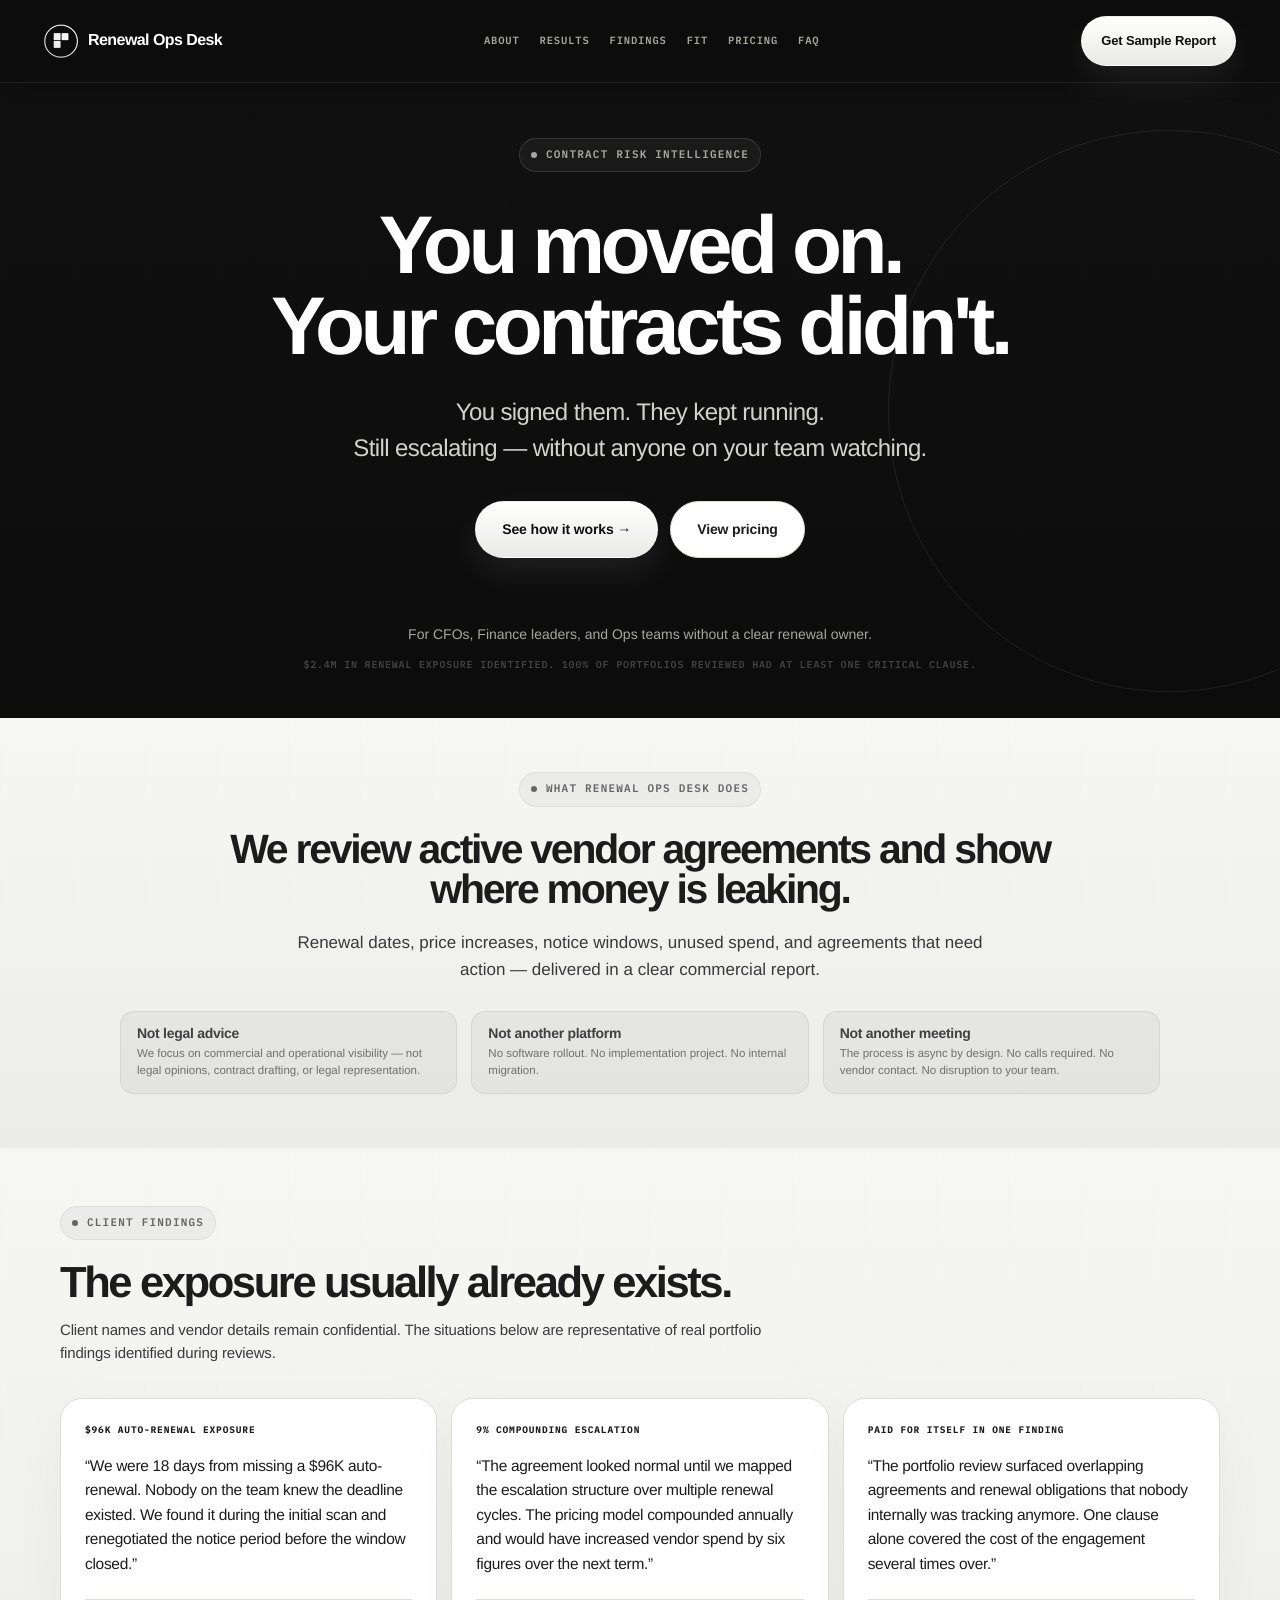
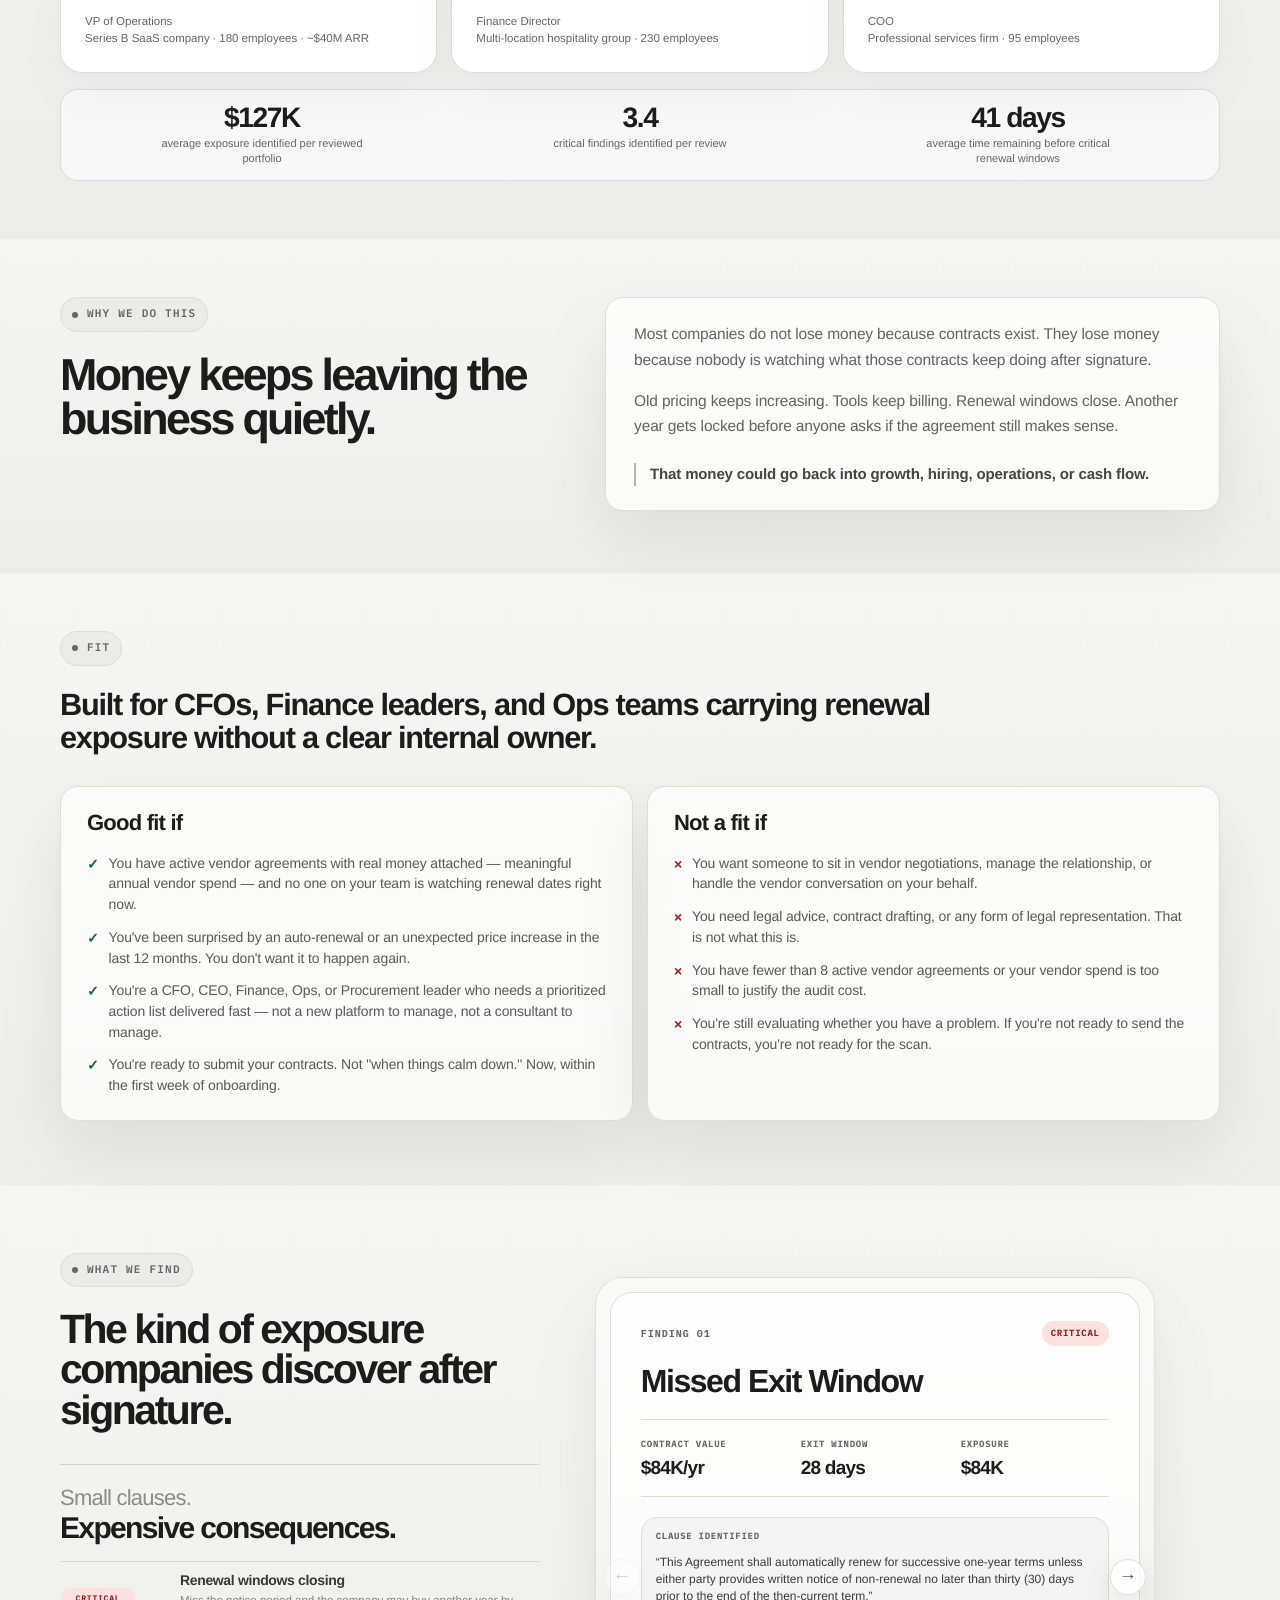
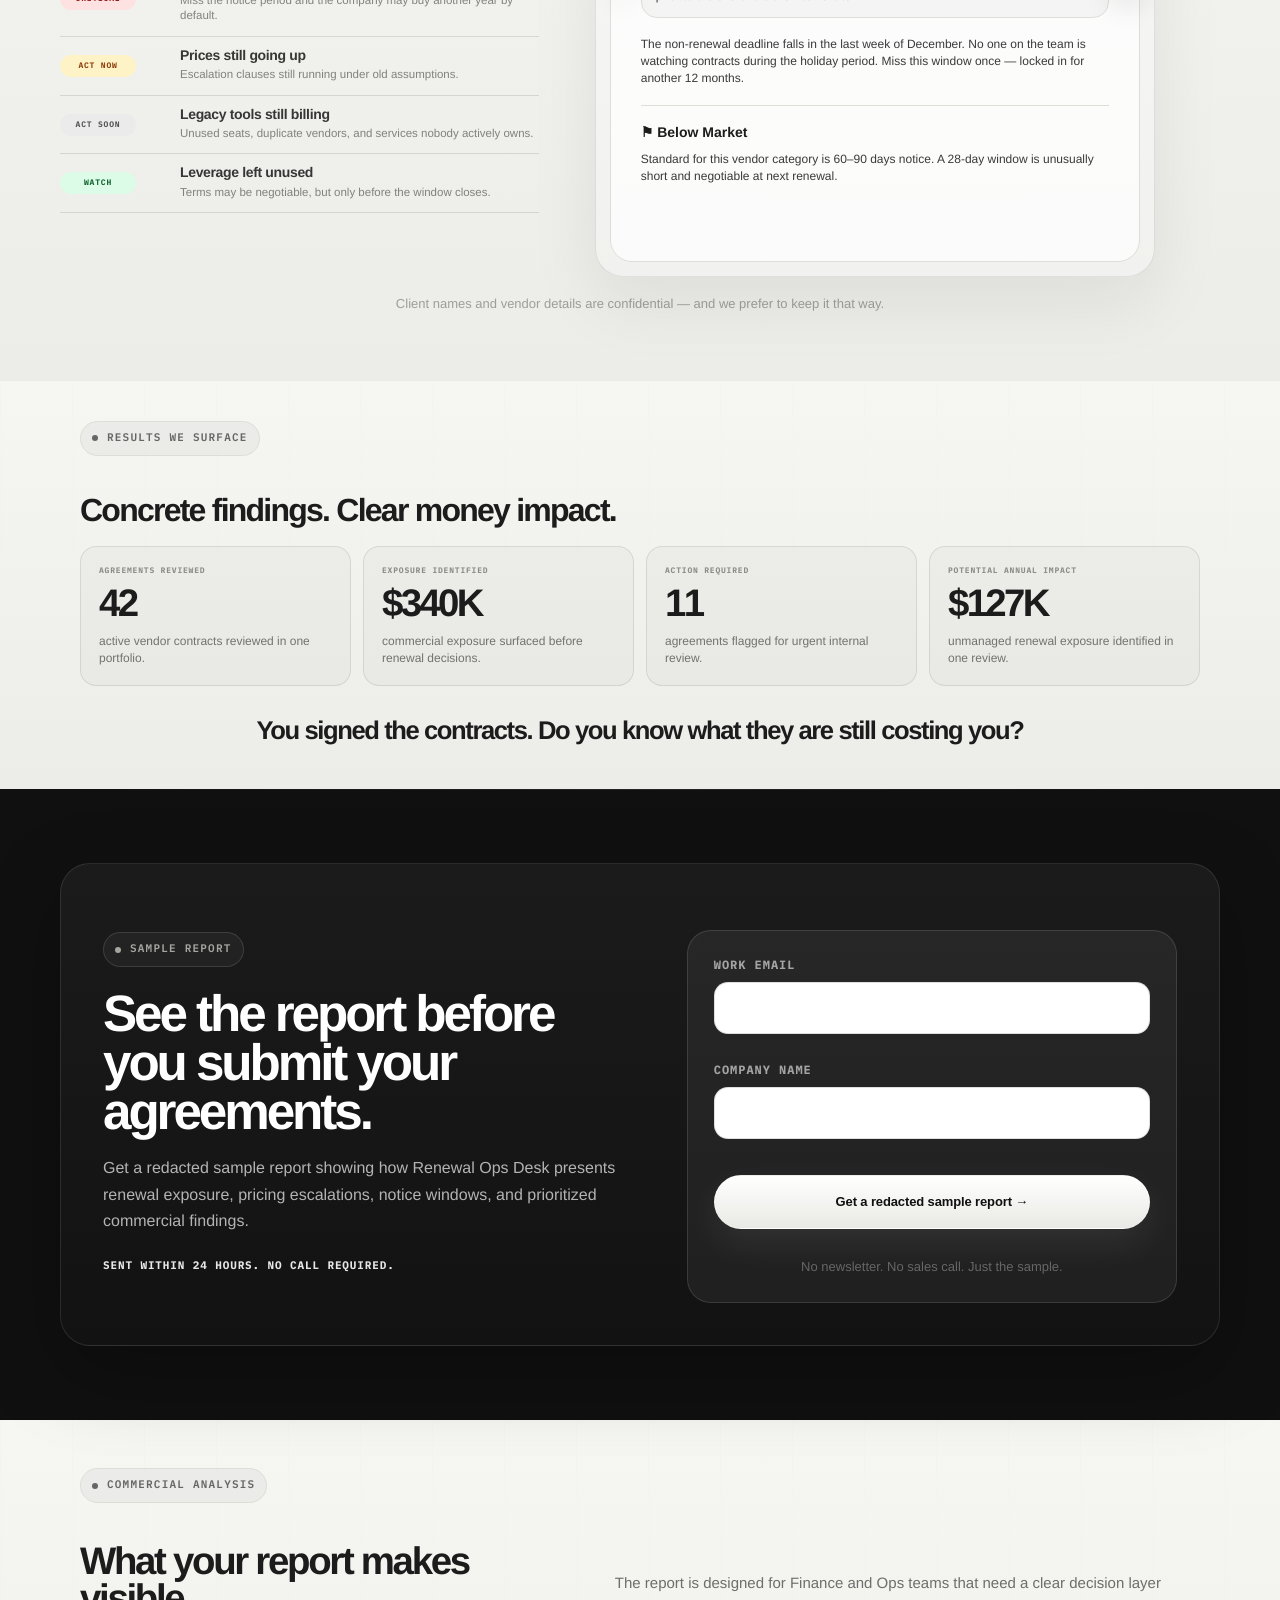
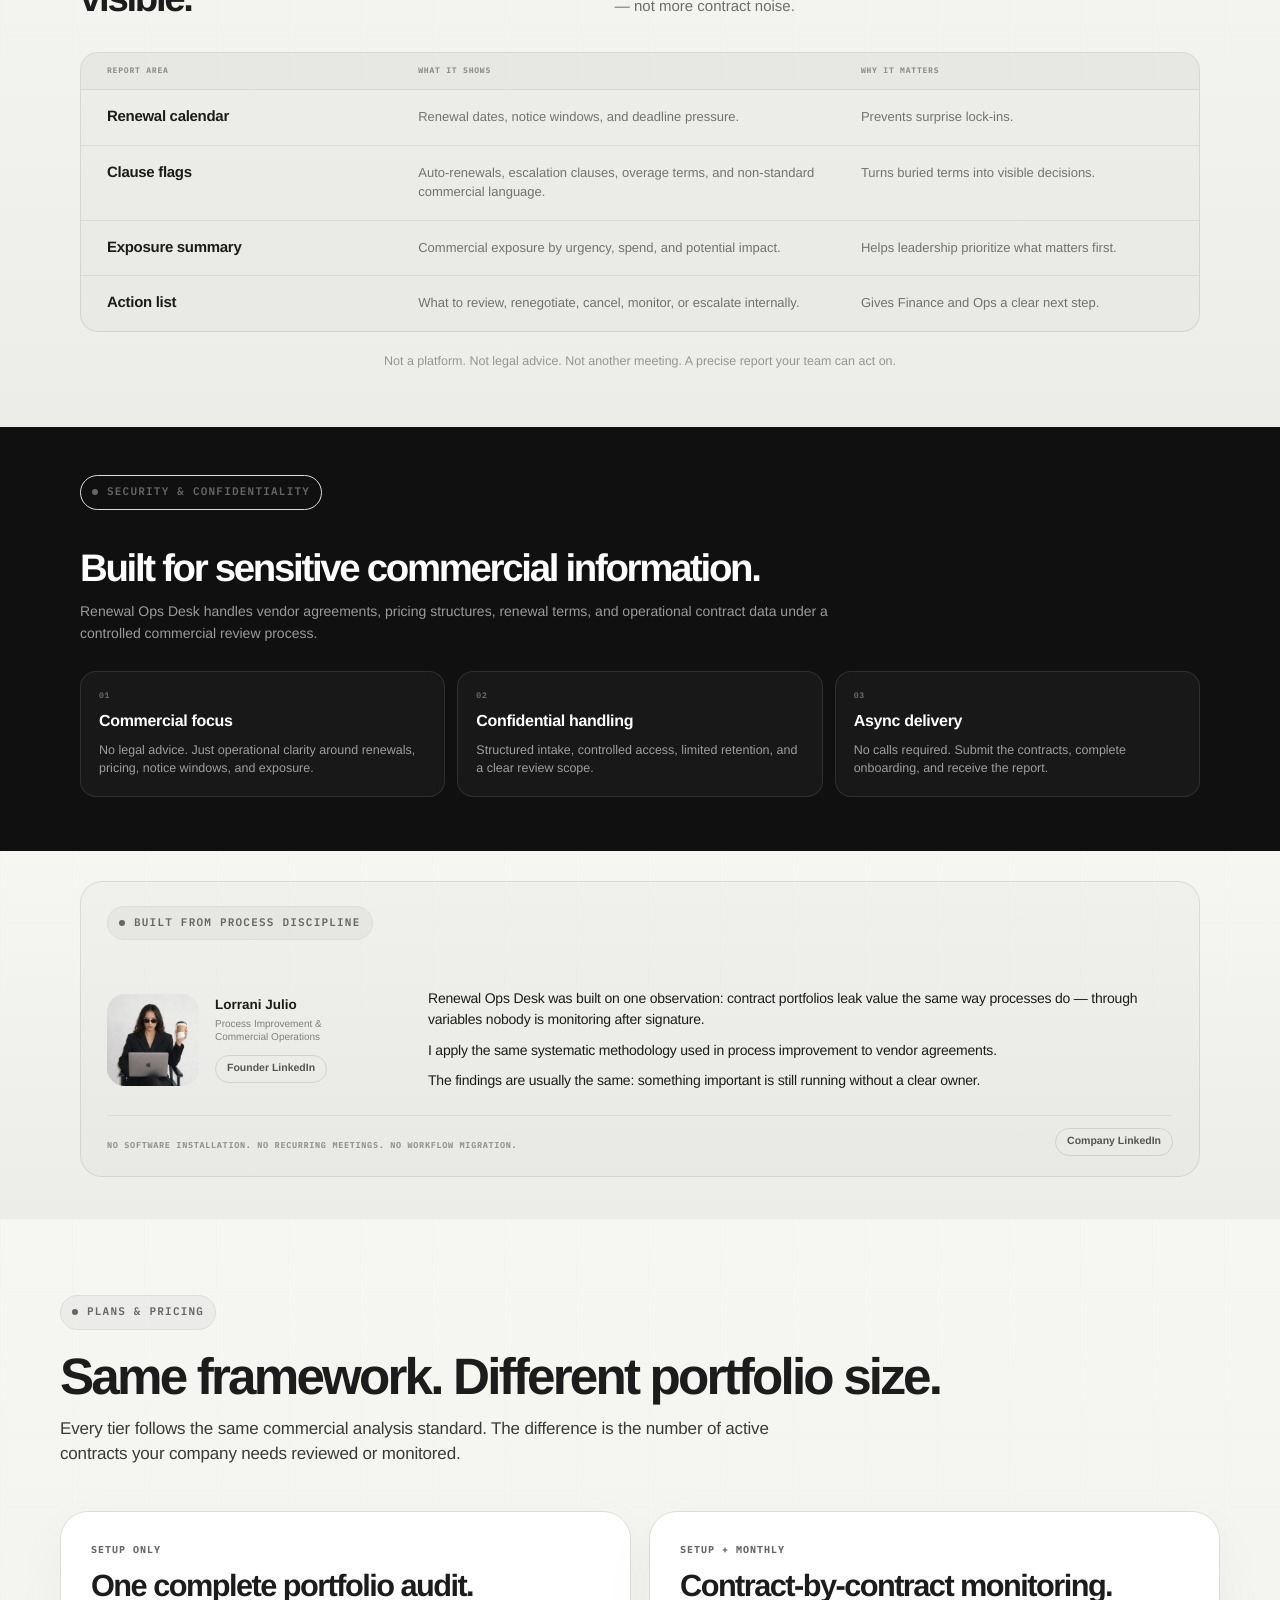
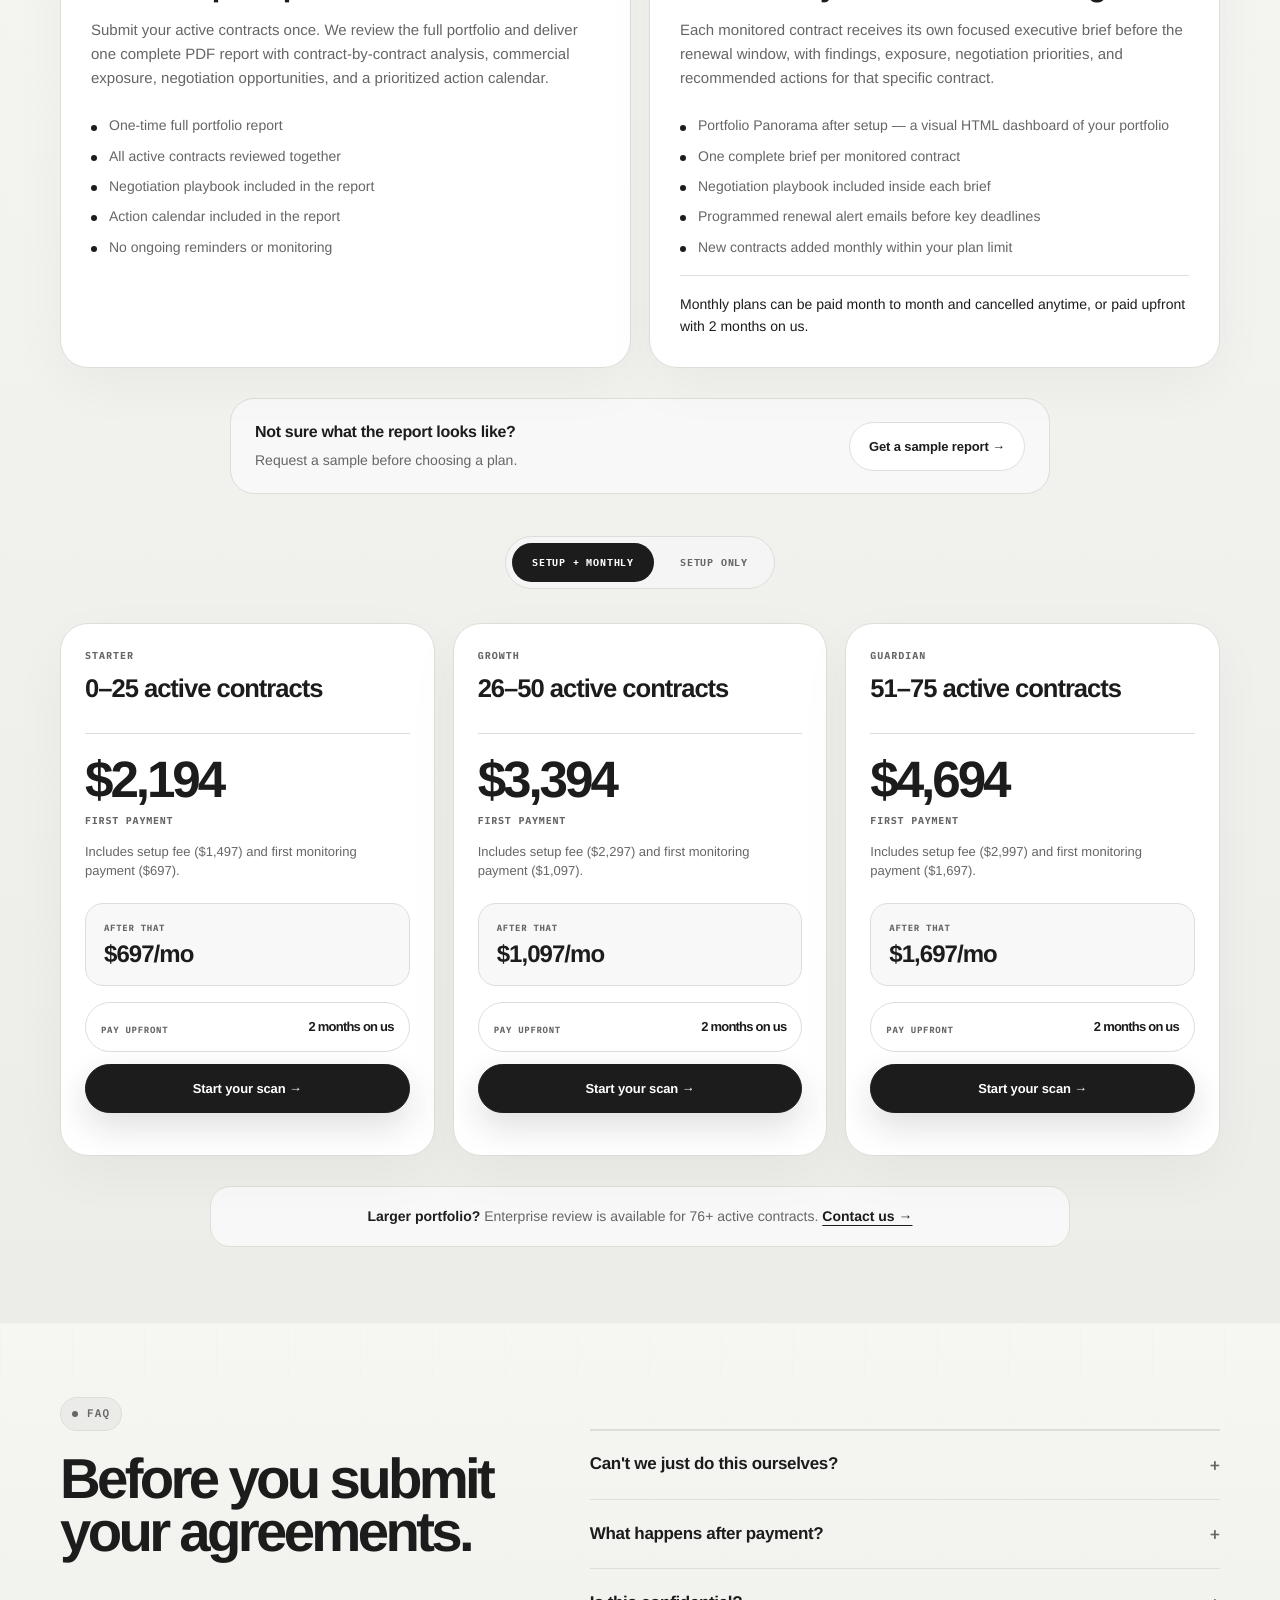
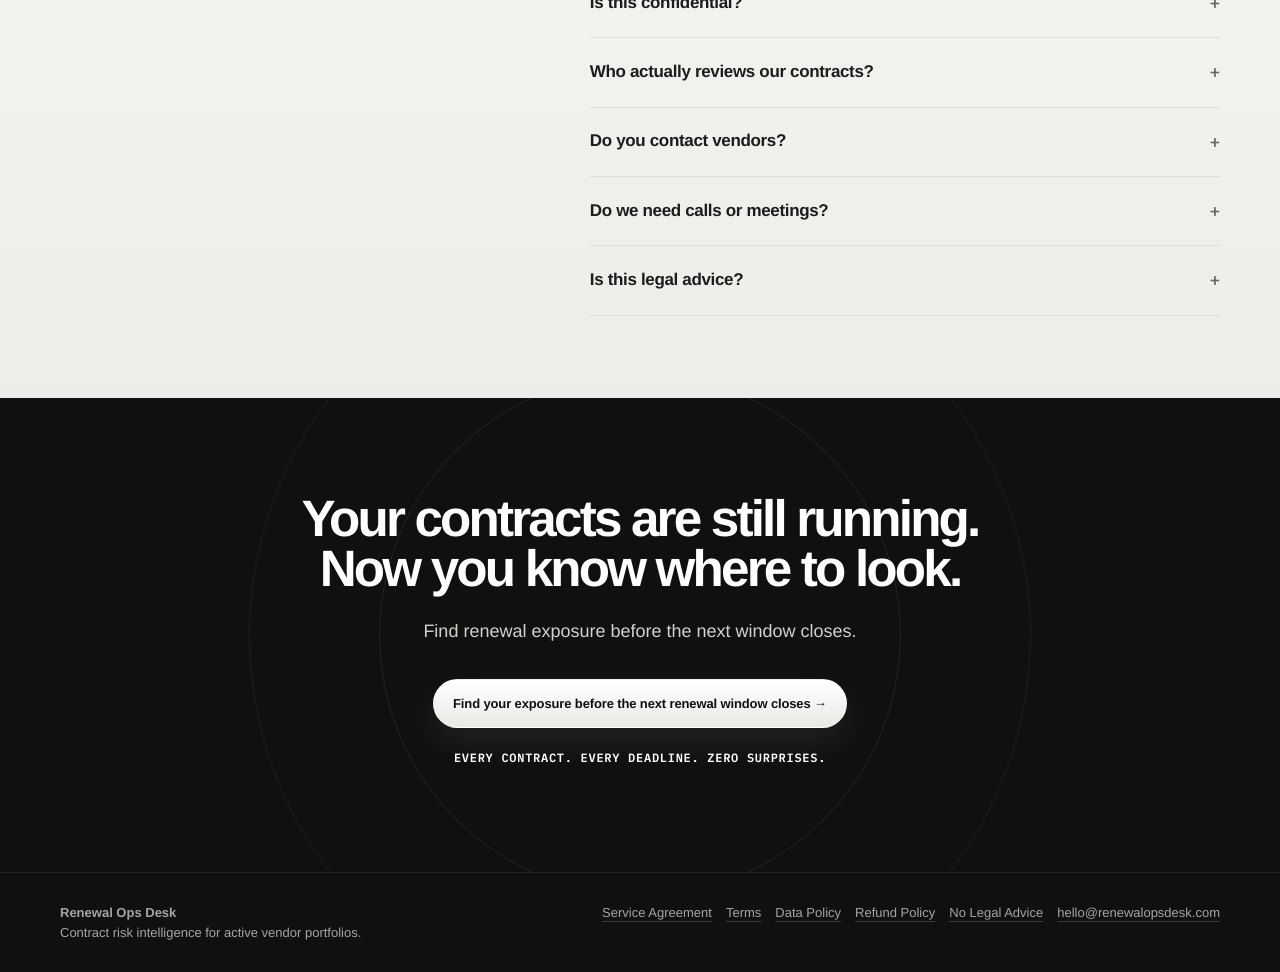
==== commit 7f26e2f5: "Update index.html" ====
--- a/index.html
+++ b/index.html
@@ -2,7 +2,7 @@
 <html lang="en">
 <head>
   <meta charset="UTF-8" />
-  <meta name="viewport" content="width=device-width, initial-scale=1.0" />
+ <meta name="viewport" content="width=device-width, initial-scale=1, viewport-fit=cover">
 
   <title>Renewal Ops Desk | Contract Risk Intelligence</title>
   <meta name="description" content="Renewal Ops Desk helps B2B teams find renewal exposure, pricing escalations, notice windows, and money leaks hidden inside active vendor agreements." />
--- a/mobile.css
+++ b/mobile.css
@@ -1,1614 +1,911 @@
 /* =========================================================
-   RENEWAL OPS DESK — mobile.css
-   Responsive stylesheet separated from desktop/global styles.
-   Keep this file linked after styles.css.
-   Recommended link:
-   <link rel="stylesheet" href="/mobile.css" media="screen and (max-width: 768px)">
+   MOBILE REDESIGN V3 — ROD — PRODUCTION READY
+   Baseado nas práticas dos top 10 sites mobile do mundo
    ========================================================= */
-@media (max-width: 1120px) {
-  .pricing-grid,
-
-    .compact-findings,
-
-    .results-grid {
-
-    grid-template-columns: repeat(2, 1fr);
-
-  }
-
-  .compact-findings {
-
-    grid-template-columns: repeat(2, 1fr);
-
-  }
-
-  .legal-layout {
-
-    grid-template-columns: 1fr;
-
-  }
-
-  .side-note {
-
-    position: relative;
-
-    top: auto;
-
-  }
+
+/* ─── RESET FOUNDATION ─── */
+html {
+  -webkit-text-size-adjust: 100%;
+  text-size-adjust: 100%;
 }
 
-@media (max-width: 1080px) {
-  .operator-layout {
-
-    grid-template-columns: 1fr;
-
-  }
-
-  .founder-card {
-
-    grid-template-columns: 140px 1fr;
-
-  }
-
-  .founder-photo {
-
-    width: 140px;
-
-    height: 140px;
-
-  }
+body {
+  overflow-x: hidden;
+  -webkit-overflow-scrolling: touch;
 }
 
-@media (max-width: 980px) {
-  .nav-links {
-
-    display: none;
-
-  }
-
-  .split,
-
-    .grid-2,
-
-    .grid-3 {
-
-    grid-template-columns: 1fr;
-
-  }
-
-  .findings-grid {
-
-    grid-template-columns: 1fr;
-
-  }
-
-  .one-line {
-
-    white-space: normal;
-
-  }
-
-  .why-section .split {
-
-    grid-template-columns: 1fr;
-
-    gap: 24px;
-
-  }
-
-  .why-section .section-title {
-
-    max-width: 760px;
-
-  }
-
-  .what-find-layout {
-
-    grid-template-columns: 1fr;
-
-  }
-
-  .what-find-copy {
-
-    position: relative;
-
-    top: auto;
-
-  }
-
-  .report-sample-scroll {
-
-    grid-auto-columns: minmax(82%, 1fr);
-
-  }
-
-  .results-grid {
-
-    grid-template-columns: repeat(2, 1fr);
-
-  }
-
-  #findings .what-find-layout.refined {
-
-    grid-template-columns: 1fr;
-
-    gap: 28px;
-
-  }
-
-  #findings .what-find-left {
-
-    max-width: 100%;
-
-  }
-
-  #findings .risk-mini-table {
-
-    max-width: 100%;
-
-  }
-
-  #findings .report-frame {
-
-    width: 100%;
-
-    max-width: 100%;
-
-    min-width: 0;
-
-    justify-self: stretch;
-
-    transform: none;
-
-  }
-
-  .results-strip {
-
-    grid-template-columns: repeat(2, 1fr);
-
-  }
-
-  .result-item:nth-child(2)::after {
-
-    display: none;
-
-  }
-
-  .result-item:nth-child(-n/**/+2) {
-
-    border-bottom: 1px solid rgba(28,28,28,.08);
-
-  }
+* {
+  box-sizing: border-box;
+  max-width: 100%;
 }
 
-@media (max-width: 820px) {
-  .section,
-
-    .section.light,
-
-    .section.dark {
-
-    padding-top: 56px;
-
-    padding-bottom: 56px;
-
-  }
-
-  .section-header {
-
-    margin-bottom: 30px;
-
-  }
-
-  .section-title {
-
-    font-size: clamp(34px, 9vw, 48px);
-
-    line-height: .95;
-
-  }
-
-  .section-lead {
-
-    font-size: 16px;
-
-    line-height: 1.5;
-
-  }
-
-  .nav {
-
-    padding: 14px 18px;
-
-    min-height: 66px;
-
-  }
-
-  .brand span {
-
-    font-size: 13px;
-
-  }
-
-  .brand-mark {
-
-    width: 30px;
-
-    height: 30px;
-
-  }
-
-  .nav .btn {
-
-    padding: 11px 14px;
-
-    font-size: 10px;
-
-  }
-
-  .hero {
-
-    min-height: auto;
-
-    padding: 112px 0 64px;
-
-  }
-
-  .hero h1 {
-
-    font-size: clamp(48px, 14vw, 72px);
-
-    line-height: .88;
-
-  }
-
-  .hero p {
-
-    font-size: 17px;
-
-    line-height: 1.45;
-
-  }
-
-  .hero-actions {
-
-    flex-direction: column;
-
-    align-items: stretch;
-
-    gap: 12px;
-
-  }
-
-  .hero-actions .btn {
-
-    width: 100%;
-
-    justify-content: center;
-
-  }
-
-  .about-service-cards {
-
-    grid-template-columns: 1fr;
-
-    max-width: 520px;
-
-    margin-top: 22px;
-
-  }
+img, video, svg {
+  max-width: 100%;
+  height: auto;
 }
 
-@media (max-width: 760px) {
-  .container {
-
-    width: min(100% - 28px, 1160px);
-
-  }
-
-  .nav .btn {
-
-    display: none;
-
-  }
-
-  .about-compact {
-
-    padding: 46px 0;
-
-  }
-
-  .testimonial-grid,
-
-    .grid-2,
-
-    .compact-findings,
-
-    .results-grid,
-
-    .findings-grid,
-
-    .pricing-grid {
-
-    display: grid;
-
-    grid-auto-flow: column;
-
-    grid-auto-columns: minmax(82%, 1fr);
-
-    grid-template-columns: none;
-
-    gap: 16px;
-
-    overflow-x: auto;
-
-    padding-bottom: 14px;
-
-    scroll-snap-type: x mandatory;
-
-    -webkit-overflow-scrolling: touch;
-
-  }
-
-  .testimonial-grid > *,
-
-    .grid-2 > *,
-
-    .compact-findings > *,
-
-    .results-grid > *,
-
-    .findings-grid > *,
-
-    .pricing-grid > * {
-
-    scroll-snap-align: start;
-
-  }
-
-  .testimonial-grid::-webkit-scrollbar,
-
-    .grid-2::-webkit-scrollbar,
-
-    .compact-findings::-webkit-scrollbar,
-
-    .results-grid::-webkit-scrollbar,
-
-    .findings-grid::-webkit-scrollbar,
-
-    .pricing-grid::-webkit-scrollbar {
-
-    height: 4px;
-
-  }
-
-  .testimonial-grid::-webkit-scrollbar-thumb,
-
-    .grid-2::-webkit-scrollbar-thumb,
-
-    .compact-findings::-webkit-scrollbar-thumb,
-
-    .results-grid::-webkit-scrollbar-thumb,
-
-    .findings-grid::-webkit-scrollbar-thumb,
-
-    .pricing-grid::-webkit-scrollbar-thumb {
-
-    background: rgba(0, 0, 0, .18);
-
-    border-radius: 999px;
-
-  }
-
-  .testimonial-card,
-
-    .fit-card,
-
-    .compact-finding,
-
-    .result-card,
-
-    .finding-card,
-
-    .pricing-card {
-
-    padding: 22px;
-
-  }
-
-  .finding-top {
-
-    flex-direction: column;
-
-    align-items: flex-start;
-
-    gap: 10px;
-
-  }
-
-  .finding-metrics {
-
-    grid-template-columns: 1fr;
-
-  }
-
-  .analysis-table {
-
-    overflow-x: auto;
-
-    -webkit-overflow-scrolling: touch;
-
-  }
-
-  .analysis-row {
-
-    min-width: 760px;
-
-  }
-
-  .founder-card {
-
-    grid-template-columns: 1fr;
-
-  }
-
-  .founder-photo {
-
-    width: 132px;
-
-    height: 132px;
-
-  }
-
-  .mini-pillar h3 {
-
-    display: block;
-
-    margin-top: 8px;
-
-  }
-
-  .deliverable-row {
-
-    grid-template-columns: 1fr;
-
-    padding: 18px;
-
-  }
-
-  .d-label {
-
-    padding-top: 0;
-
-  }
-
-  .pricing-tabs,
-
-    .plan-tabs {
-
-    overflow-x: auto;
-
-    scrollbar-width: none;
-
-  }
-
-  .pricing-tabs::-webkit-scrollbar,
-
-    .plan-tabs::-webkit-scrollbar {
-
-    display: none;
-
-  }
-
-  .results-line span {
-
-    font-size: 20px;
-
-  }
-
-  .footer .container {
-
-    flex-direction: column;
-
-  }
-
-  #fit .fit-scroll-grid {
-
-    display: grid;
-
-    grid-auto-flow: column;
-
-    grid-auto-columns: minmax(84%, 1fr);
-
-    grid-template-columns: none;
-
-    gap: 14px;
-
-    overflow-x: auto;
-
-    padding-bottom: 14px;
-
-    scroll-snap-type: x mandatory;
-
-    -webkit-overflow-scrolling: touch;
-
-  }
-
-  #fit .fit-scroll-grid > * {
-
-    scroll-snap-align: start;
-
-  }
-
-  #fit .fit-scroll-grid::-webkit-scrollbar {
-
-    height: 4px;
-
-  }
-
-  #fit .fit-scroll-grid::-webkit-scrollbar-thumb {
-
-    background: rgba(0,0,0,.18);
-
-    border-radius: 999px;
-
-  }
-
-  #fit .fit-card {
-
-    padding: 22px;
-
-  }
-
-  #fit .section-title {
-
-    font-size: clamp(30px, 8vw, 42px);
-
-  }
-
-  .what-we-find-section {
-
-    padding-top: 56px;
-
-    padding-bottom: 56px;
-
-  }
-
-  .risk-table-wrap {
-
-    padding: 24px 22px;
-
-    overflow-x: auto;
-
-  }
-
-  .risk-row {
-
-    min-width: 720px;
-
-  }
-
-  .results-grid {
-
-    display: grid;
-
-    grid-auto-flow: column;
-
-    grid-auto-columns: minmax(74%, 1fr);
-
-    grid-template-columns: none;
-
-    overflow-x: auto;
-
-    padding-bottom: 12px;
-
-    scroll-snap-type: x mandatory;
-
-    -webkit-overflow-scrolling: touch;
-
-  }
-
-  .results-grid > * {
-
-    scroll-snap-align: start;
-
-  }
-
-  .results-grid::-webkit-scrollbar {
-
-    height: 4px;
-
-  }
-
-  .results-grid::-webkit-scrollbar-thumb {
-
-    background: rgba(0,0,0,.18);
-
-    border-radius: 999px;
-
-  }
-}
-
-@media (max-width: 640px) {
-  .hero {
-
-    padding: 112px 0 72px;
-
-  }
-
-  .hero-title,
-
-    .hero h1 {
-
-    font-size: clamp(54px, 16vw, 78px);
-
-  }
-
-  .hero-actions,
-
-    .final-actions {
-
-    align-items: stretch;
-
-  }
-
-  .btn {
-
-    width: 100%;
-
-  }
-
-  .final-cta {
-
-    padding: 82px 0 90px;
-
-  }
-
-  .final-cta::before,
-
-    .final-cta::after,
-
-    .hero::after {
-
-    display: none;
-
-  }
-
-  .final-cta h2 {
-
-    font-size: clamp(40px, 12vw, 62px);
-
-  }
-
-  .secondary-line br {
-
-    display: none;
-
-  }
-
-  .compact-intro h2,
-
-    .sample-report-box h2 {
-
-    font-size: clamp(30px, 9vw, 44px);
-
-  }
-
-  .price-block strong {
-
-    font-size: 40px;
-
-  }
-
-  .social-proof-section {
-
-    padding-top: 52px;
-
-    padding-bottom: 58px;
-
-  }
-
-  .social-proof-section .section-title {
-
-    font-size: clamp(30px, 8vw, 42px);
-
-    line-height: 1.02;
-
-  }
-
-  .dark-testimonial {
-
-    padding: 26px;
-
-  }
-
-  .dark-testimonial p {
-
-    font-size: 15px;
-
-  }
-
-  .dark-testimonial span {
-
-    font-size: 9.5px;
-
-  }
-
-  .testimonial-footnote {
-
-    font-size: 12px;
-
-    transform: translateY(4px);
-
-  }
-
-  .why-section {
-
-    padding-top: 52px;
-
-    padding-bottom: 56px;
-
-  }
-
-  .why-section .section-title {
-
-    font-size: clamp(30px, 8vw, 42px);
-
-  }
-
-  .why-section .statement-card {
-
-    padding: 22px;
-
-  }
-
-  .why-section .statement-card p {
-
-    font-size: 14.5px;
-
-    line-height: 1.58;
-
-  }
-
-  .why-section .closing-statement {
-
-    font-size: 14px;
-
-  }
-
-  #findings.compact-section {
-
-    padding-top: 50px;
-
-    padding-bottom: 52px;
-
-  }
-
-  .findings-title span {
-
-    font-size: .56em;
-
-  }
-
-  .risk-row {
-
-    grid-template-columns: 105px 220px 1fr;
-
-    padding: 12px 0;
-
-  }
-
-  #findings.what-we-find-section {
-
-    padding-top: 56px;
-
-    padding-bottom: 56px;
-
-  }
-
-  #findings .what-find-left .section-title {
-
-    font-size: clamp(34px, 9vw, 46px);
-
-  }
-
-  #findings .risk-table-title span {
-
-    font-size: 19px;
-
-  }
-
-  #findings .risk-table-title strong {
-
-    font-size: 26px;
-
-  }
-
-  #findings .risk-mini-row {
-
-    grid-template-columns: 86px 1fr;
-
-    column-gap: 14px;
-
-  }
-
-  #findings .report-frame {
-
-    height: 620px;
-
-    min-height: 620px;
-
-    padding: 12px;
-
-    border-radius: 22px;
-
-  }
-
-  #findings .report-sample-scroll .finding-card {
-
-    padding: 22px;
-
-  }
-
-  #findings .report-arrow {
-
-    width: 32px;
-
-    height: 32px;
-
-  }
-
-  #findings .what-find-footnote {
-
-    font-size: 12px;
-
-  }
-
-  .results-section {
-
-    padding-top: 50px;
-
-    padding-bottom: 56px;
-
-  }
-
-  .results-strip {
-
-    display: flex;
-
-    overflow-x: auto;
-
-    scroll-snap-type: x mandatory;
-
-    -webkit-overflow-scrolling: touch;
-
-    scrollbar-width: none;
-
-  }
-
-  .results-strip::-webkit-scrollbar {
-
-    display: none;
-
-  }
-
-  .result-item {
-
-    flex: 0 0 82%;
-
-    scroll-snap-align: start;
-
-  }
-
-  .result-item::after {
-
-    display: none !important;
-
-  }
-
-  .results-emphasis span {
-
-    font-size: 16px;
-
-  }
-
-  .results-emphasis strong {
-
-    font-size: clamp(34px, 10vw, 52px);
-
-  }
-
-  .analysis-section {
-
-    padding-top: 40px;
-
-    padding-bottom: 48px;
-
-  }
-
-  .analysis-header-v3 h2 {
-
-    font-size: clamp(30px, 8vw, 42px);
-
-  }
-
-  .security-section {
-
-    padding-top: 40px;
-
-    padding-bottom: 46px;
-
-  }
-
-  .methodology-section {
-
-    padding-bottom: 48px;
-
-  }
-
-  .methodology-frame {
-
-    padding: 24px 22px;
-
-    border-radius: 18px;
-
-  }
-
-  .methodology-quote p {
-
-    font-size: clamp(18px, 6vw, 24px);
-
-  }
-}
-
-@media (max-width: 920px) {
-  .premium-testimonials {
-
-    grid-template-columns: 1fr;
-
-    max-width: 620px;
-
-  }
-
-  .dark-testimonial {
-
-    min-height: 400px !important;
-
-    height: 400px !important;
-
-  }
-
-  .testimonial-footnote {
-
-    white-space: normal;
-
-    max-width: 620px;
-
-  }
-}
-
-@media (max-width: 860px) {
-  .risk-table {
-
-    overflow-x: auto;
-
-    padding-bottom: 10px;
-
-    -webkit-overflow-scrolling: touch;
-
-  }
-
-  .risk-row {
-
-    min-width: 720px;
-
-  }
-
-  .risk-table::-webkit-scrollbar {
-
-    height: 4px;
-
-  }
-
-  .risk-table::-webkit-scrollbar-thumb {
-
-    background: rgba(255,255,255,.22);
-
-    border-radius: 999px;
-
-  }
-}
-
-@media (max-width: 900px) {
-  .analysis-header-v3 {
-
-    grid-template-columns: 1fr;
-
-    gap: 18px;
-
-    margin-bottom: 26px;
-
-  }
-
-  .analysis-header-v3 p {
-
-    max-width: 720px;
-
-  }
-
-  .analysis-table-v4 {
-
-    overflow-x: auto;
-
-    -webkit-overflow-scrolling: touch;
-
-  }
-
-  .analysis-row-v4 {
-
-    min-width: 760px;
-
-  }
-
-  .security-grid {
-
-    display: flex;
-
-    overflow-x: auto;
-
-    gap: 12px;
-
-    scroll-snap-type: x mandatory;
-
-    -webkit-overflow-scrolling: touch;
-
-  }
-
-  .security-card {
-
-    flex: 0 0 78%;
-
-    scroll-snap-align: start;
-
-  }
-
-  .methodology-main {
-
-    grid-template-columns: 1fr;
-
-    gap: 22px;
-
-  }
-
-  .methodology-links a:nth-child(2) {
-
-    position: static;
-
-    margin-left: 8px;
-
-  }
-}
-
-@media (max-width: 980px) {
-  .nav {
-    padding: 14px 20px;
-    min-height: 68px;
-    gap: 14px;
-  }
-
-  .nav-links {
-    gap: 14px;
-    font-size: 9.5px;
-  }
-
-  .nav-desktop-cta {
-    padding: 11px 14px;
-    font-size: 11px;
-  }
-
+@media (max-width: 768px) {
+
+  /* ─── GLOBAL ─── */
   .section,
   .section.light,
   .section.dark {
-    padding-top: 62px;
-    padding-bottom: 62px;
+    padding-top: 52px !important;
+    padding-bottom: 52px !important;
+    overflow-x: hidden !important;
   }
 
   .container {
-    width: min(100% - 32px, 1160px);
-  }
-
-  .split,
-  .why-section .split,
-  .what-find-layout.refined,
-  .methodology-main,
-  .sample-strip-v2,
-  .analysis-header-v3 {
+    padding-left: 20px !important;
+    padding-right: 20px !important;
+    width: 100% !important;
+    max-width: 100% !important;
+  }
+
+  /* Tipografia base — ≥16px nos inputs evita zoom iOS */
+  h1, h2, h3, h4, h5, h6 {
+    word-break: break-word !important;
+    overflow-wrap: break-word !important;
+    hyphens: auto !important;
+  }
+
+  h2,
+  .section-title {
+    font-size: clamp(28px, 8.5vw, 40px) !important;
+    line-height: 1.0 !important;
+    letter-spacing: -.04em !important;
+  }
+
+  h3 {
+    font-size: clamp(18px, 5vw, 24px) !important;
+    line-height: 1.15 !important;
+  }
+
+  p,
+  li,
+  .section-lead {
+    font-size: 15px !important;
+    line-height: 1.55 !important;
+  }
+
+  .eyebrow,
+  .badge {
+    font-size: 9px !important;
+    padding: 6px 10px !important;
+    letter-spacing: .08em !important;
+  }
+
+  /* Botões — toque mínimo de 44px (Apple HIG + Android) */
+  .btn,
+  a.btn,
+  button {
+    min-height: 48px !important;
+    min-width: 44px !important;
+    touch-action: manipulation !important;
+    -webkit-tap-highlight-color: transparent !important;
+  }
+
+  /* ─── NAV ─── */
+  .nav {
+    height: 64px !important;
+    min-height: 64px !important;
+    padding: 0 20px !important;
+    background: #101010 !important;
+    backdrop-filter: none !important;
+    -webkit-backdrop-filter: none !important;
+    box-shadow: 0 1px 0 rgba(255,255,255,.08) !important;
+    position: fixed !important;
+    top: 0 !important;
+    left: 0 !important;
+    right: 0 !important;
+    z-index: 1000 !important;
+  }
+
+  .nav-links {
+    position: fixed !important;
+    top: 64px !important;
+    left: 0 !important;
+    right: 0 !important;
+    bottom: 0 !important;
+    height: calc(100dvh - 64px) !important;
+    flex-direction: column !important;
+    align-items: flex-start !important;
+    justify-content: flex-start !important;
+    padding: 32px 24px !important;
+    background: #101010 !important;
+    gap: 8px !important;
+    overflow-y: auto !important;
+    display: none !important;
+  }
+
+  .nav-links.open {
+    display: flex !important;
+  }
+
+  .nav-links a {
+    font-size: 13px !important;
+    padding: 12px 0 !important;
+    width: 100% !important;
+    border-bottom: 1px solid rgba(255,255,255,.06) !important;
+  }
+
+  .nav-cta {
+    margin-top: 20px !important;
+    width: 100% !important;
+  }
+
+  .nav-cta .btn {
+    width: 100% !important;
+    justify-content: center !important;
+  }
+
+  body.menu-open {
+    overflow: hidden !important;
+    position: fixed !important;
+    width: 100% !important;
+  }
+
+  /* ─── HERO ─── */
+  .hero {
+    padding-top: 100px !important;
+    padding-bottom: 52px !important;
+    overflow: hidden !important;
+  }
+
+  .hero-centered {
+    text-align: center !important;
+    align-items: center !important;
+  }
+
+  .hero h1,
+  .hero-title {
+    font-size: clamp(40px, 12.5vw, 60px) !important;
+    line-height: .92 !important;
+    letter-spacing: -.055em !important;
+    max-width: 100% !important;
+    width: 100% !important;
+    word-break: break-word !important;
+  }
+
+  .hero-subheadline {
+    font-size: 16px !important;
+    line-height: 1.5 !important;
+    max-width: 100% !important;
+    margin-top: 20px !important;
+  }
+
+  .hero-actions {
+    flex-direction: column !important;
+    align-items: center !important;
+    gap: 10px !important;
+    margin-top: 28px !important;
+    width: 100% !important;
+  }
+
+  .hero-actions .btn {
+    width: 100% !important;
+    max-width: 320px !important;
+    justify-content: center !important;
+    font-size: 14px !important;
+    padding: 14px 20px !important;
+  }
+
+  .secondary-line {
+    font-size: 13px !important;
+    max-width: 100% !important;
+    margin-top: 24px !important;
+    text-align: center !important;
+  }
+
+  .hero-metrics-line {
+    font-size: 9px !important;
+    max-width: 100% !important;
+    text-align: center !important;
+    margin-top: 16px !important;
+  }
+
+  /* Decorative circle off-screen — hide on mobile */
+  .hero::after {
+    display: none !important;
+  }
+
+  /* ─── ABOUT ─── */
+  .about-compact {
+    padding: 48px 0 !important;
+  }
+
+  .compact-intro {
+    text-align: center !important;
+    margin-bottom: 28px !important;
+  }
+
+  .compact-intro h2 {
+    font-size: clamp(26px, 8vw, 36px) !important;
+    line-height: 1.05 !important;
+  }
+
+  .compact-intro p {
+    font-size: 15px !important;
+    margin-top: 12px !important;
+  }
+
+  /* Cards about — empilhar em coluna única */
+  .about-service-cards {
+    display: flex !important;
+    flex-direction: column !important;
+    gap: 10px !important;
+    overflow: visible !important;
+    overflow-x: visible !important;
+    width: 100% !important;
+  }
+
+  .about-service-card {
+    width: 100% !important;
+    min-width: 0 !important;
+    padding: 18px 20px !important;
+    border-radius: 16px !important;
+    scroll-snap-align: none !important;
+  }
+
+  .about-service-card h3 {
+    font-size: 16px !important;
+    margin-bottom: 6px !important;
+    line-height: 1.2 !important;
+  }
+
+  .about-service-card p {
+    font-size: 13px !important;
+    line-height: 1.45 !important;
+    color: #666 !important;
+  }
+
+  /* ─── CLIENT FINDINGS (proof) — scroll horizontal ─── */
+  .proof-grid {
+    display: grid !important;
+    grid-auto-flow: column !important;
+    grid-auto-columns: 85% !important;
+    grid-template-columns: none !important;
+    overflow-x: auto !important;
+    overscroll-behavior-x: contain !important;
+    -webkit-overflow-scrolling: touch !important;
+    gap: 12px !important;
+    scroll-snap-type: x mandatory !important;
+    padding-bottom: 16px !important;
+    padding-left: 20px !important;
+    padding-right: 20px !important;
+    margin-left: -20px !important;
+    margin-right: -20px !important;
+    /* Hide scrollbar mas mantém funcional */
+    scrollbar-width: none !important;
+  }
+
+  .proof-grid::-webkit-scrollbar {
+    display: none !important;
+  }
+
+  .proof-grid > * {
+    scroll-snap-align: start !important;
+  }
+
+  .proof-card {
+    padding: 20px !important;
+    border-radius: 20px !important;
+    min-width: 0 !important;
+  }
+
+  .proof-card blockquote {
+    font-size: 15px !important;
+    line-height: 1.48 !important;
+  }
+
+  .proof-amount,
+  .proof-meta {
+    font-size: 11px !important;
+  }
+
+  .proof-stats {
+    display: grid !important;
+    grid-template-columns: repeat(3, 1fr) !important;
+    gap: 8px !important;
+    padding: 14px !important;
+    margin-top: 20px !important;
+  }
+
+  .proof-stat {
+    text-align: center !important;
+    padding: 0 !important;
+    border: none !important;
+  }
+
+  .proof-stat strong {
+    font-size: 20px !important;
+    display: block !important;
+  }
+
+  .proof-stat span {
+    font-size: 9.5px !important;
+    line-height: 1.3 !important;
+    display: block !important;
+    margin-top: 4px !important;
+  }
+
+  /* ─── WHY WE DO THIS — empilhar ─── */
+  .about-why,
+  [id="about"] .section-split,
+  .section-split {
+    display: flex !important;
+    flex-direction: column !important;
+    gap: 24px !important;
+  }
+
+  .about-why h2,
+  .about-why .section-title {
+    font-size: clamp(28px, 9vw, 40px) !important;
+  }
+
+  .about-why p {
+    font-size: 15px !important;
+    line-height: 1.55 !important;
+  }
+
+  /* ─── FIT ─── */
+  .fit-grid {
+    display: flex !important;
+    flex-direction: column !important;
+    gap: 12px !important;
+    margin-top: 28px !important;
+  }
+
+  .fit-card {
+    width: 100% !important;
+    padding: 20px !important;
+    border-radius: 18px !important;
+  }
+
+  #fit .fit-card h3 {
+    font-size: 19px !important;
+    margin-bottom: 14px !important;
+    letter-spacing: -.03em !important;
+  }
+
+  #fit .fit-list li {
+    font-size: 14px !important;
+    line-height: 1.5 !important;
+  }
+
+  /* ─── FINDINGS (risk table) ─── */
+  .compact-section {
+    padding-top: 48px !important;
+    padding-bottom: 52px !important;
+  }
+
+  /* Risk table — virar cards empilhados */
+  .risk-table {
+    display: flex !important;
+    flex-direction: column !important;
+    gap: 0 !important;
+    width: 100% !important;
+  }
+
+  .risk-row {
+    display: flex !important;
+    flex-direction: column !important;
+    padding: 16px 0 !important;
+    gap: 6px !important;
+    border-bottom: 1px solid rgba(255,255,255,.08) !important;
+  }
+
+  /* Report frame findings — scroll horizontal */
+  #findings .report-frame {
+    width: 100% !important;
+    max-width: 100% !important;
+    min-width: 0 !important;
+    height: auto !important;
+    min-height: 0 !important;
+    transform: none !important;
+  }
+
+  #findings .report-sample-scroll {
+    display: grid !important;
+    grid-auto-flow: column !important;
+    grid-auto-columns: 88% !important;
+    grid-template-columns: none !important;
+    overflow-x: auto !important;
+    overscroll-behavior-x: contain !important;
+    -webkit-overflow-scrolling: touch !important;
+    gap: 12px !important;
+    scroll-snap-type: x mandatory !important;
+    padding-bottom: 12px !important;
+    scrollbar-width: none !important;
+  }
+
+  #findings .report-sample-scroll::-webkit-scrollbar {
+    display: none !important;
+  }
+
+  #findings .report-sample-scroll .finding-card {
+    display: block !important;
+    scroll-snap-align: start !important;
+    padding: 20px !important;
+    min-width: 0 !important;
+  }
+
+  #findings .report-arrow {
+    display: none !important;
+  }
+
+  .finding-card h3 {
+    font-size: 22px !important;
+    line-height: 1.1 !important;
+  }
+
+  .finding-metrics strong {
+    font-size: 22px !important;
+  }
+
+  .finding-clause p,
+  .finding-analysis,
+  .finding-flag p {
+    font-size: 13px !important;
+    line-height: 1.45 !important;
+  }
+
+  /* ─── RESULTS ─── */
+  .results-header-v3 h2 {
+    font-size: clamp(26px, 8vw, 38px) !important;
+    line-height: 1.0 !important;
+  }
+
+  .results-grid-v3 {
+    display: grid !important;
+    grid-template-columns: 1fr 1fr !important;
+    gap: 10px !important;
+    margin-top: 28px !important;
+  }
+
+  .results-grid-v3 article {
+    padding: 18px !important;
+    border-radius: 16px !important;
+  }
+
+  .results-grid-v3 strong {
+    font-size: 34px !important;
+    line-height: .9 !important;
+    letter-spacing: -.06em !important;
+  }
+
+  .results-grid-v3 span {
+    font-size: 12px !important;
+    line-height: 1.4 !important;
+    margin-top: 10px !important;
+  }
+
+  .results-question-v3 {
+    font-size: clamp(17px, 5vw, 22px) !important;
+    margin-top: 28px !important;
+    padding: 0 4px !important;
+  }
+
+  /* ─── SAMPLE REPORT SECTION ─── */
+  .sample-report-section {
+    padding: 44px 0 !important;
+  }
+
+  .sample-report-inner {
+    display: flex !important;
+    flex-direction: column !important;
+    gap: 32px !important;
+  }
+
+  .sample-report-form {
+    width: 100% !important;
+    padding: 24px 20px !important;
+  }
+
+  .form-field input,
+  .form-field select,
+  .form-field textarea {
+    font-size: 16px !important; /* Evita zoom iOS */
+    height: 52px !important;
+  }
+
+  .sample-form-btn {
+    width: 100% !important;
+    height: 52px !important;
+    font-size: 14px !important;
+  }
+
+  /* ─── COMMERCIAL ANALYSIS TABLE ─── */
+  /* Tabela 3 colunas → cards empilhados */
+  .analysis-table,
+  .risk-table-v4 {
+    display: flex !important;
+    flex-direction: column !important;
+    width: 100% !important;
+    overflow: visible !important;
+  }
+
+  .analysis-head-v4 {
+    display: none !important; /* Headers viram labels inline */
+  }
+
+  .analysis-row-v4 {
+    display: flex !important;
+    flex-direction: column !important;
+    padding: 16px 0 !important;
+    gap: 6px !important;
+    border-bottom: 1px solid rgba(28,28,28,.08) !important;
+  }
+
+  .analysis-row-v4 strong {
+    font-size: 15px !important;
+    line-height: 1.2 !important;
+  }
+
+  .analysis-row-v4 p {
+    font-size: 13px !important;
+    line-height: 1.45 !important;
+  }
+
+  .analysis-note-v3 {
+    font-size: 12px !important;
+    text-align: left !important;
+    margin-top: 16px !important;
+  }
+
+  /* ─── SECURITY ─── */
+  .security-grid,
+  .security-cards {
+    display: flex !important;
+    flex-direction: column !important;
+    gap: 10px !important;
+    margin-top: 24px !important;
+  }
+
+  .security-card {
+    padding: 20px !important;
+    border-radius: 16px !important;
+  }
+
+  .security-card h3 {
+    font-size: 16px !important;
+  }
+
+  .security-card p {
+    font-size: 13.5px !important;
+  }
+
+  /* ─── METHODOLOGY / FOUNDER ─── */
+  .methodology-section {
+    padding: 48px 0 !important;
+  }
+
+  /* FIX: Eliminar espaço em branco gigante */
+  .methodology-layout,
+  .methodology-inner {
+    display: flex !important;
+    flex-direction: column !important;
+    gap: 28px !important;
+    min-height: 0 !important;
+    height: auto !important;
+  }
+
+  .methodology-content {
+    order: 2 !important;
+    min-height: 0 !important;
+  }
+
+  .methodology-founder {
+    display: grid !important;
+    grid-template-columns: 72px 1fr !important;
+    gap: 14px !important;
+    align-items: center !important;
+    order: 1 !important;
+    min-height: 0 !important;
+  }
+
+  .methodology-founder img {
+    width: 72px !important;
+    height: 72px !important;
+    border-radius: 50% !important;
+    object-fit: cover !important;
+  }
+
+  .methodology-founder strong {
+    font-size: 17px !important;
+    display: block !important;
+  }
+
+  .methodology-founder span {
+    font-size: 12px !important;
+    display: block !important;
+    margin-top: 2px !important;
+  }
+
+  .methodology-links {
+    display: flex !important;
+    gap: 8px !important;
+    flex-wrap: wrap !important;
+    margin-top: 12px !important;
+  }
+
+  .methodology-links a {
+    font-size: 11px !important;
+    padding: 8px 12px !important;
+  }
+
+  .methodology-quote {
+    margin-top: 20px !important;
+  }
+
+  .methodology-quote p {
+    font-size: 17px !important;
+    line-height: 1.35 !important;
+  }
+
+  /* ─── PLANS & PRICING ─── */
+  .plans-section {
+    padding: 52px 0 !important;
+  }
+
+  /* "Not sure" prompt card — empilhar */
+  .plan-prompt,
+  .analysis-note {
+    display: flex !important;
+    flex-direction: column !important;
+    gap: 16px !important;
+    padding: 20px !important;
+    width: 100% !important;
+    margin-bottom: 24px !important;
+  }
+
+  .plan-prompt h3,
+  .analysis-note h3 {
+    font-size: 18px !important;
+    line-height: 1.2 !important;
+  }
+
+  .plan-prompt .btn,
+  .analysis-note .btn {
+    width: 100% !important;
+    text-align: center !important;
+    justify-content: center !important;
+  }
+
+  /* Plan model grid — scroll horizontal */
+  .plan-model-grid {
+    display: grid !important;
+    grid-auto-flow: column !important;
+    grid-auto-columns: 85% !important;
+    grid-template-columns: none !important;
+    overflow-x: auto !important;
+    overscroll-behavior-x: contain !important;
+    -webkit-overflow-scrolling: touch !important;
+    gap: 12px !important;
+    scroll-snap-type: x mandatory !important;
+    padding-bottom: 16px !important;
+    padding-left: 20px !important;
+    padding-right: 20px !important;
+    margin-left: -20px !important;
+    margin-right: -20px !important;
+    scrollbar-width: none !important;
+  }
+
+  .plan-model-grid::-webkit-scrollbar {
+    display: none !important;
+  }
+
+  .plan-model-card {
+    scroll-snap-align: start !important;
+    padding: 22px !important;
+    min-width: 0 !important;
+  }
+
+  /* Pricing tabs */
+  .plan-tabs {
+    gap: 8px !important;
+    margin-top: 28px !important;
+    margin-bottom: 20px !important;
+  }
+
+  .plan-tab {
+    font-size: 10px !important;
+    padding: 10px 14px !important;
+  }
+
+  /* Pricing grid — scroll horizontal */
+  .pricing-grid {
+    display: grid !important;
+    grid-auto-flow: column !important;
+    grid-auto-columns: 85% !important;
+    grid-template-columns: none !important;
+    overflow-x: auto !important;
+    overscroll-behavior-x: contain !important;
+    -webkit-overflow-scrolling: touch !important;
+    gap: 12px !important;
+    scroll-snap-type: x mandatory !important;
+    padding-bottom: 16px !important;
+    padding-left: 20px !important;
+    padding-right: 20px !important;
+    margin-left: -20px !important;
+    margin-right: -20px !important;
+    scrollbar-width: none !important;
+  }
+
+  .pricing-grid::-webkit-scrollbar {
+    display: none !important;
+  }
+
+  .pricing-card {
+    scroll-snap-align: start !important;
+    padding: 22px !important;
+    display: flex !important;
+    flex-direction: column !important;
+    min-width: 0 !important;
+  }
+
+  .pricing-panel {
+    display: none !important;
+  }
+
+  .pricing-panel.active {
+    display: block !important;
+  }
+
+  .pricing-card .btn {
+    width: 100% !important;
+    justify-content: center !important;
+    margin-top: auto !important;
+  }
+
+  .pricing-note-line,
+  .enterprise-note {
+    font-size: 13px !important;
+    padding: 0 4px !important;
+    text-align: center !important;
+  }
+
+  /* ─── FAQ ─── */
+  .faq-section {
+    padding: 52px 0 !important;
+  }
+
+  .faq-heading .section-title {
+    font-size: clamp(28px, 8vw, 40px) !important;
+  }
+
+  .faq-stack {
+    margin-top: 24px !important;
+    width: 100% !important;
+    max-width: 100% !important;
+  }
+
+  .faq-stack details {
+    width: 100% !important;
+    overflow: hidden !important;
+  }
+
+  .faq-stack summary {
+    font-size: 15px !important;
+    line-height: 1.4 !important;
+    padding: 16px 0 !important;
+    word-break: break-word !important;
+    overflow-wrap: break-word !important;
+    cursor: pointer !important;
+    list-style: none !important;
+    display: flex !important;
+    justify-content: space-between !important;
+    align-items: flex-start !important;
+    gap: 12px !important;
+  }
+
+  .faq-stack details p,
+  .faq-stack details div {
+    font-size: 14px !important;
+    line-height: 1.55 !important;
+    padding-bottom: 16px !important;
+    word-break: break-word !important;
+  }
+
+  /* ─── FINAL CTA ─── */
+  .final-cta {
+    padding: 56px 0 60px !important;
+    text-align: center !important;
+  }
+
+  .final-cta h2 {
+    font-size: clamp(30px, 9.5vw, 44px) !important;
+    line-height: .98 !important;
+    word-break: break-word !important;
+    overflow-wrap: break-word !important;
+  }
+
+  .final-cta p {
+    font-size: 15px !important;
+    margin-top: 16px !important;
+  }
+
+  .final-cta .btn {
+    min-height: 52px !important;
+    font-size: 13px !important;
+    padding: 14px 20px !important;
+    max-width: 340px !important;
+    width: 100% !important;
+    white-space: normal !important;
+    word-break: break-word !important;
+    text-align: center !important;
+    justify-content: center !important;
+    margin-top: 24px !important;
+  }
+
+  .tagline {
+    font-size: 9.5px !important;
+    margin-top: 16px !important;
+    letter-spacing: .1em !important;
+  }
+
+  /* ─── FOOTER ─── */
+  .footer {
+    padding: 28px 0 24px !important;
+  }
+
+  .footer-inner {
+    display: flex !important;
+    flex-direction: column !important;
+    gap: 16px !important;
+    align-items: flex-start !important;
+  }
+
+  .footer p,
+  .footer a {
+    font-size: 12.5px !important;
+    line-height: 1.5 !important;
+  }
+
+  .footer-links {
+    display: flex !important;
+    flex-wrap: wrap !important;
+    gap: 8px 14px !important;
+  }
+
+  /* ─── SAFE AREA (notch / home indicator) ─── */
+  .nav {
+    padding-top: env(safe-area-inset-top) !important;
+  }
+
+  .footer {
+    padding-bottom: max(24px, env(safe-area-inset-bottom)) !important;
+  }
+
+}
+
+/* ─── EXTRA SMALL (< 380px — SE, Galaxy A) ─── */
+@media (max-width: 380px) {
+
+  .hero h1,
+  .hero-title {
+    font-size: clamp(34px, 11vw, 44px) !important;
+  }
+
+  h2,
+  .section-title {
+    font-size: clamp(24px, 8.5vw, 34px) !important;
+  }
+
+  .proof-grid,
+  .pricing-grid,
+  .plan-model-grid,
+  #findings .report-sample-scroll {
+    grid-auto-columns: 90% !important;
+  }
+
+  .results-grid-v3 {
     grid-template-columns: 1fr !important;
-    gap: 28px;
-  }
-
-  .premium-testimonials,
-  .about-service-cards,
-  .security-grid,
-  .pricing-grid,
-  .results-grid-v3 {
-    grid-template-columns: 1fr 1fr;
-  }
-
-  #findings .report-frame {
-    width: 100%;
-    max-width: 100%;
-    min-width: 0;
-    justify-self: stretch;
-    transform: none;
-  }
+  }
+
+  .container {
+    padding-left: 16px !important;
+    padding-right: 16px !important;
+  }
+
 }
-
-@media (max-width: 760px) {
-  body.menu-open {
-    overflow: hidden;
-  }
-
-  .nav {
-    padding: 12px 14px;
-    min-height: 64px;
-  }
-
-  .brand {
-    gap: 8px;
-    position: relative;
-    z-index: 10001;
-  }
-
-  .brand span {
-    font-size: 13px;
-    letter-spacing: -.03em;
-  }
-
-  .brand-mark {
-    width: 30px;
-    height: 30px;
-  }
-
-  .nav-desktop-cta {
-    display: none;
-  }
-
-  .mobile-menu-toggle {
-    position: relative;
-    z-index: 10001;
-    display: inline-flex;
-    flex-direction: column;
-    justify-content: center;
-    gap: 6px;
-    width: 42px;
-    height: 42px;
-    border-radius: 999px;
-    border: 1px solid rgba(255,255,255,.12);
-    background: rgba(255,255,255,.045);
-    cursor: pointer;
-  }
-
-  .mobile-menu-toggle span {
-    display: block;
-    width: 16px;
-    height: 1px;
-    margin: 0 auto;
-    background: #fff;
-    transition: transform .25s ease, opacity .25s ease;
-  }
-
-  .nav.nav-open .mobile-menu-toggle span:first-child {
-    transform: translateY(3.5px) rotate(45deg);
-  }
-
-  .nav.nav-open .mobile-menu-toggle span:last-child {
-    transform: translateY(-3.5px) rotate(-45deg);
-  }
-
-  .nav-links {
-    position: fixed;
-    inset: 0;
-    z-index: 10000;
-    display: flex;
-    flex-direction: column;
-    align-items: stretch;
-    justify-content: center;
-    gap: 0;
-    padding: 96px 22px 28px;
-    background:
-      radial-gradient(circle at 20% 0%, rgba(255,255,255,.08), transparent 32%),
-      linear-gradient(180deg, #101010 0%, #090909 100%);
-    opacity: 0;
-    pointer-events: none;
-    transform: translateY(-10px);
-    transition: opacity .25s ease, transform .25s ease;
-  }
-
-  .nav.nav-open .nav-links {
-    opacity: 1;
-    pointer-events: auto;
-    transform: translateY(0);
-  }
-
-  .nav-links a {
-    display: flex;
-    align-items: center;
-    justify-content: space-between;
-    padding: 18px 0;
-    border-bottom: 1px solid rgba(255,255,255,.1);
-    color: rgba(255,255,255,.86);
-    font-size: 13px;
-    letter-spacing: .08em;
-  }
-
-  .nav-links a::after {
-    content: "→";
-    color: rgba(255,255,255,.38);
-  }
-
-  .mobile-nav-cta {
-    display: flex !important;
-    justify-content: center !important;
-    margin-top: 22px;
-    padding: 16px 18px !important;
-    border: 1px solid rgba(255,255,255,.18) !important;
-    border-radius: 999px;
-    background: #fff;
-    color: #111 !important;
-    text-align: center;
-  }
-
-  .mobile-nav-cta::after {
-    display: none;
-  }
-
-  .container {
-    width: min(100% - 28px, 1160px);
-  }
-
-  .hero {
-    padding: 96px 0 48px;
-  }
-
-  .hero-centered {
-    min-height: auto;
-    justify-content: flex-start;
-  }
-
-  .hero .badge {
-    margin-top: 10px;
-    margin-bottom: 26px;
-    font-size: 9.5px;
-  }
-
-  .hero h1 {
-    font-size: clamp(46px, 15vw, 62px);
-    line-height: .9;
-    letter-spacing: -.07em;
-  }
-
-  .hero-subheadline {
-    margin-top: 22px;
-    font-size: 17px;
-    line-height: 1.45;
-  }
-
-  .hero-actions {
-    width: 100%;
-    margin-top: 28px;
-    flex-direction: column;
-  }
-
-  .hero-actions .btn {
-    width: 100%;
-    min-height: 52px;
-  }
-
-  .secondary-line {
-    margin-top: 30px;
-    font-size: 13px;
-    line-height: 1.45;
-    transform: none;
-  }
-
-  .hero-metrics-line {
-    transform: none;
-    font-size: 9px;
-    line-height: 1.5;
-  }
-
-  .section-title,
-  h2,
-  .compact-intro h2,
-  .social-proof-section .section-title,
-  .why-section .section-title {
-    font-size: clamp(32px, 10vw, 44px);
-    line-height: .96;
-    letter-spacing: -.06em;
-  }
-
-  .section-header {
-    margin-bottom: 24px;
-  }
-
-  .section-lead,
-  .compact-intro p,
-  .security-header p,
-  .analysis-header-v3 p {
-    font-size: 15px;
-    line-height: 1.55;
-  }
-
-  .premium-testimonials,
-  .about-service-cards,
-  .security-grid,
-  .pricing-grid,
-  .results-grid-v3,
-  .grid-2,
-  .fit-scroll-grid {
-    grid-template-columns: 1fr !important;
-  }
-
-  .dark-testimonial,
-  .light-card,
-  .pricing-card,
-  .fit-card,
-  .security-card {
-    border-radius: 18px;
-  }
-
-  .dark-testimonial {
-    padding: 26px 24px;
-    min-height: 210px;
-  }
-
-  .testimonial-footnote {
-    white-space: normal;
-    font-size: 12px;
-    line-height: 1.5;
-  }
-
-  #findings .report-frame {
-    height: auto;
-    min-height: 0;
-    padding: 10px;
-    border-radius: 22px;
-    overflow: visible;
-  }
-
-  #findings .report-sample-scroll {
-    overflow-x: auto;
-    scroll-snap-type: x mandatory;
-    -webkit-overflow-scrolling: touch;
-  }
-
-  #findings .report-sample-scroll .finding-card {
-    min-height: auto;
-    height: auto;
-    scroll-snap-align: start;
-    padding: 22px;
-  }
-
-  #findings .report-frame .finding-card h3 {
-    font-size: 26px;
-  }
-
-  #findings .report-frame .finding-metrics {
-    grid-template-columns: 1fr;
-  }
-
-  #findings .report-arrow {
-    display: none;
-  }
-
-  .risk-mini-row {
-    grid-template-columns: 1fr !important;
-    gap: 8px;
-    align-items: start;
-  }
-
-  .analysis-table-v4,
-  .analysis-row-v4,
-  .analysis-head-v4 {
-    display: block;
-  }
-
-  .analysis-head-v4 {
-    display: none;
-  }
-
-  .analysis-row-v4 {
-    padding: 20px;
-    border-bottom: 1px solid var(--line-light);
-  }
-
-  .analysis-row-v4 strong {
-    display: block;
-    margin-bottom: 10px;
-    font-size: 18px;
-  }
-
-  .analysis-row-v4 p {
-    margin-top: 8px;
-    font-size: 14px;
-    line-height: 1.55;
-  }
-
-  .deliverable-row {
-    grid-template-columns: 1fr;
-    gap: 10px;
-    padding: 18px;
-  }
-
-  .d-label {
-    padding-top: 0;
-  }
-
-  .one-line {
-    white-space: normal;
-  }
-
-  .pricing-card {
-    padding: 24px;
-  }
-
-  .price-block strong {
-    font-size: 44px;
-  }
-
-  .footer .container {
-    flex-direction: column;
-    align-items: flex-start;
-  }
-}
-
-@media (max-width: 420px) {
-  .hero h1 {
-    font-size: 44px;
-  }
-
-  .brand span {
-    font-size: 12px;
-  }
-
-  .badge,
-  .eyebrow {
-    font-size: 9px;
-    padding: 7px 9px;
-  }
-
-  .section,
-  .section.light,
-  .section.dark {
-    padding-top: 48px;
-    padding-bottom: 48px;
-  }
-
-  .btn {
-    font-size: 12px;
-  }
-}
-
-@media (max-width: 900px) {
-  .plan-model-grid,
-  .pricing-grid {
-    grid-template-columns: 1fr;
-  }
-
-  .plan-model-card,
-  .pricing-card {
-    padding: 26px;
-    border-radius: 24px;
-  }
-
-  .pricing-card,
-  .setup-only-card {
-    min-height: auto;
-  }
-
-  .sample-report-cta {
-    align-items: flex-start;
-    flex-direction: column;
-  }
-
-  .sample-report-cta .btn {
-    width: 100%;
-    justify-content: center;
-  }
-
-  .pricing-tabs {
-    width: 100%;
-    max-width: 430px;
-  }
-
-  .pricing-tab {
-    flex: 1;
-    padding: 12px 10px;
-    font-size: 9px;
-  }
-}
-
-@media (max-width: 900px) {
-  .sample-report-lead {
-    grid-template-columns: 1fr;
-    padding: 28px;
-    gap: 28px;
-  }
-
-  .sample-report-form {
-    padding: 20px;
-  }
-}
-
-@media (max-width: 900px) {
-  .faq-layout {
-    grid-template-columns: 1fr;
-    gap: 30px;
-  }
-
-  .faq-heading {
-    position: relative;
-    top: auto;
-  }
-
-  .faq-heading .section-title {
-    font-size: clamp(34px, 10vw, 52px);
-  }
-
-  .faq-stack summary {
-    font-size: 15px;
-  }
-}
-
-@media (max-width: 900px) {
-  .proof-section {
-    padding-top: 52px;
-    padding-bottom: 52px;
-  }
-
-  .proof-section .section-head {
-    margin-bottom: 24px;
-  }
-
-  .proof-grid,
-  .proof-stats {
-    grid-template-columns: 1fr;
-  }
-
-  .proof-grid {
-    margin-top: 26px;
-    gap: 12px;
-  }
-
-  .proof-card {
-    padding: 22px;
-    border-radius: 20px;
-  }
-
-  .proof-card blockquote {
-    font-size: 15px;
-    line-height: 1.55;
-  }
-
-  .proof-meta {
-    font-size: 11px;
-  }
-
-.proof-stats {
-  margin-top: 16px;
-  padding: 14px 20px;
-  gap: 16px;
-  border-radius: 18px;
-}
-
-.proof-stat strong {
-  font-size: clamp(24px, 2.2vw, 32px);
-}
-
-.proof-stat span {
-  margin-top: 5px;
-  font-size: 11px;
-  line-height: 1.35;
-}
-}
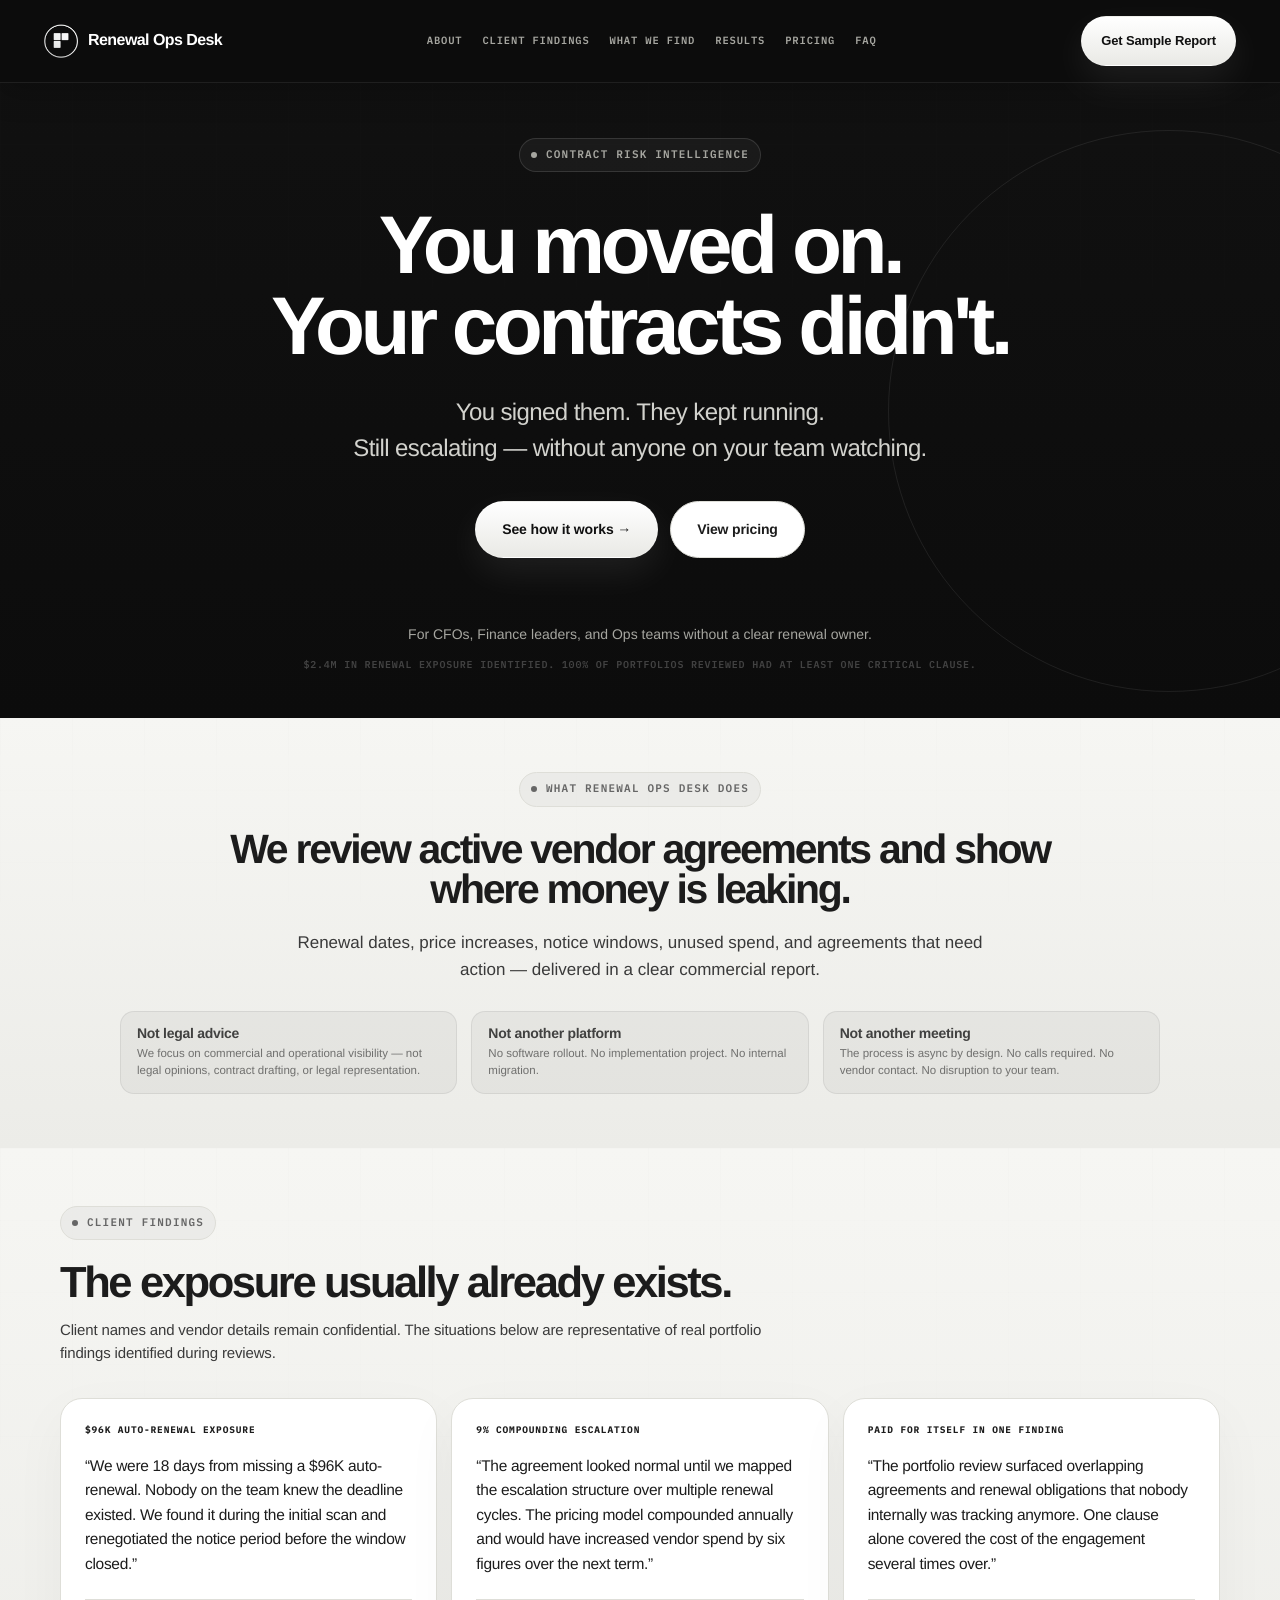
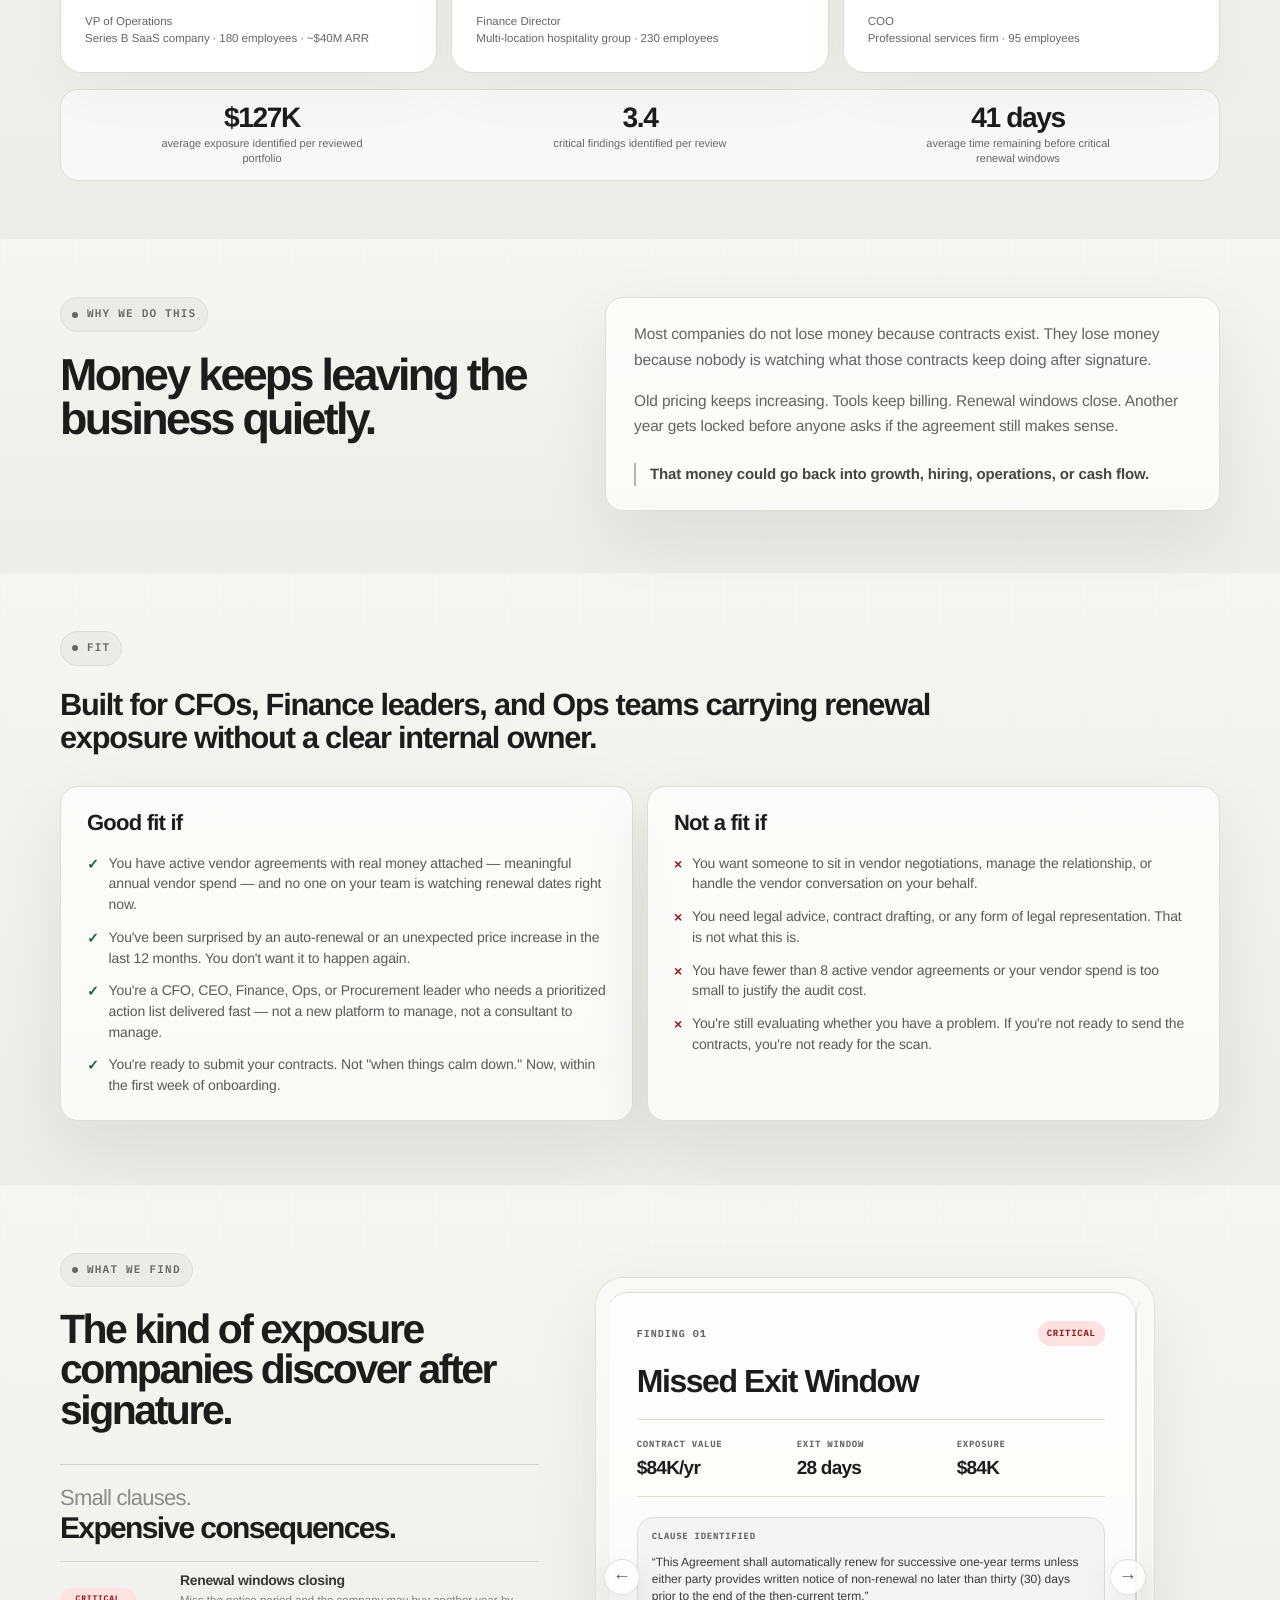
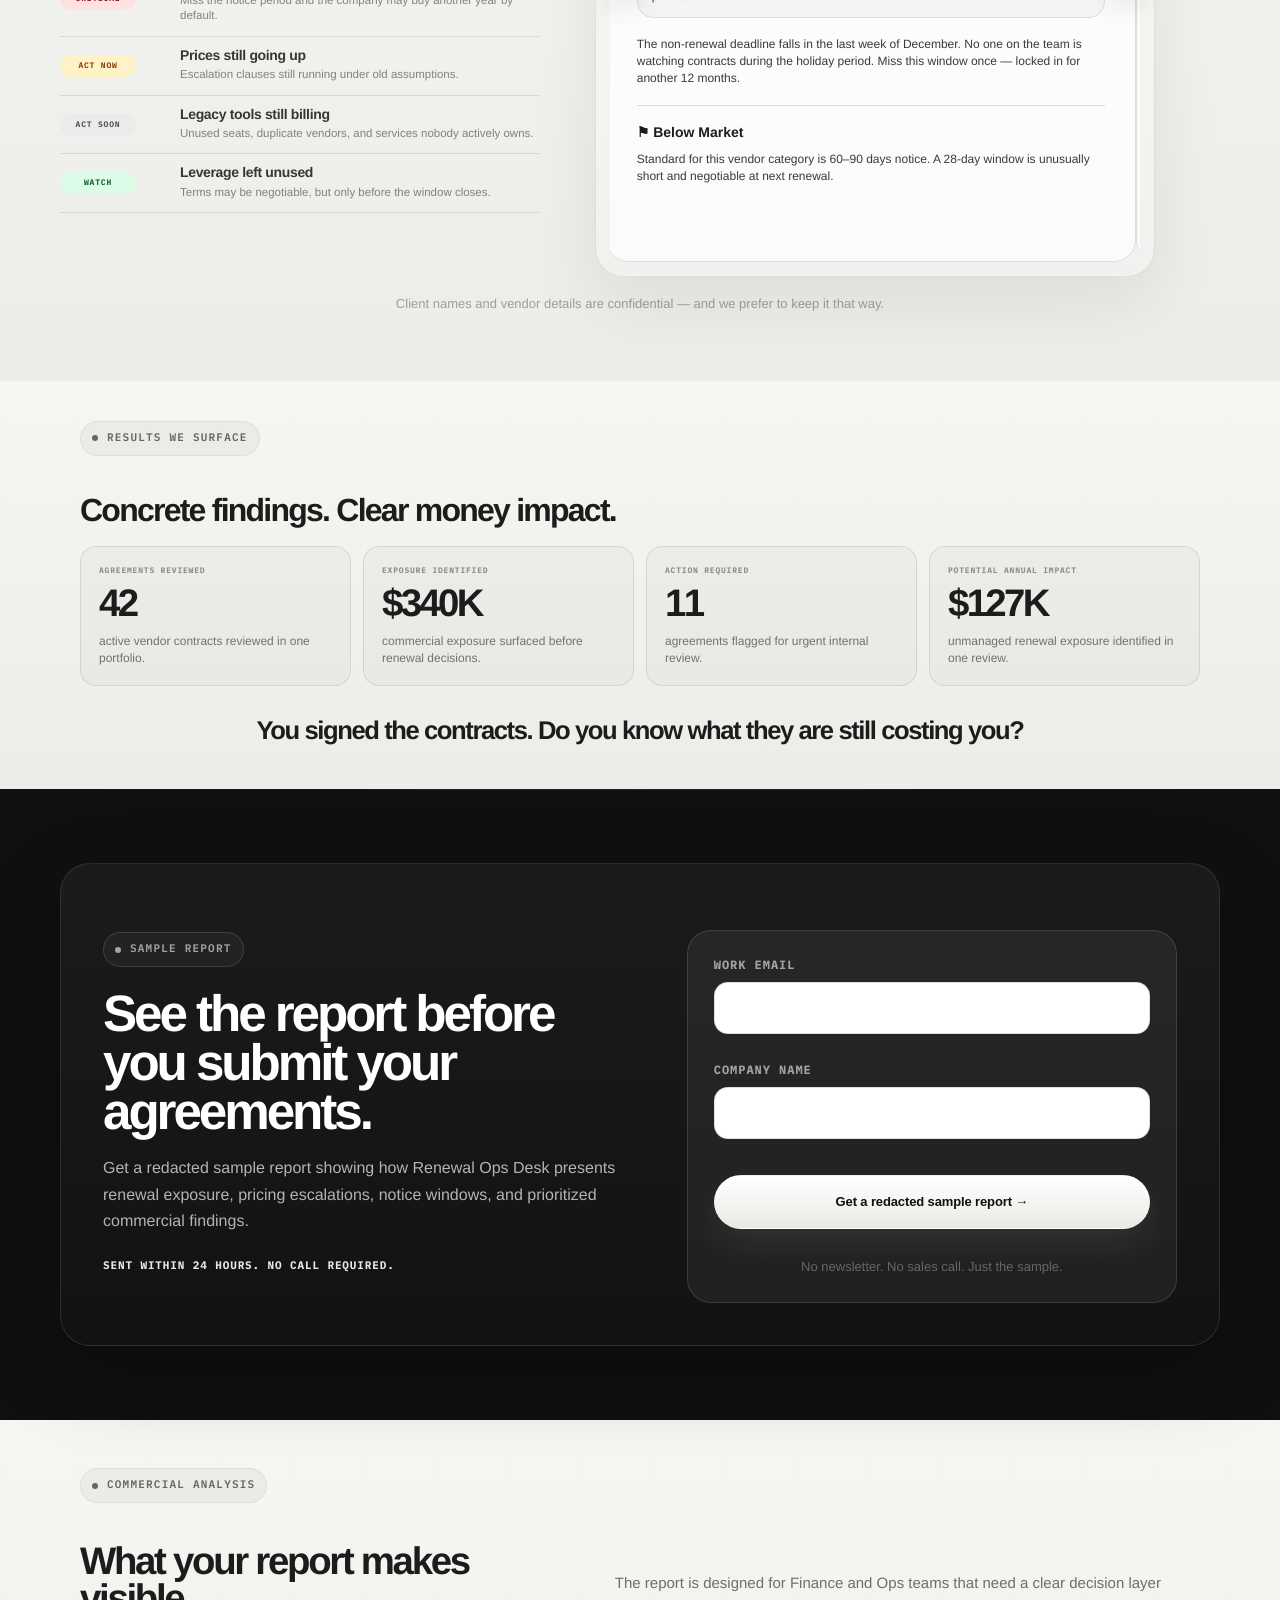
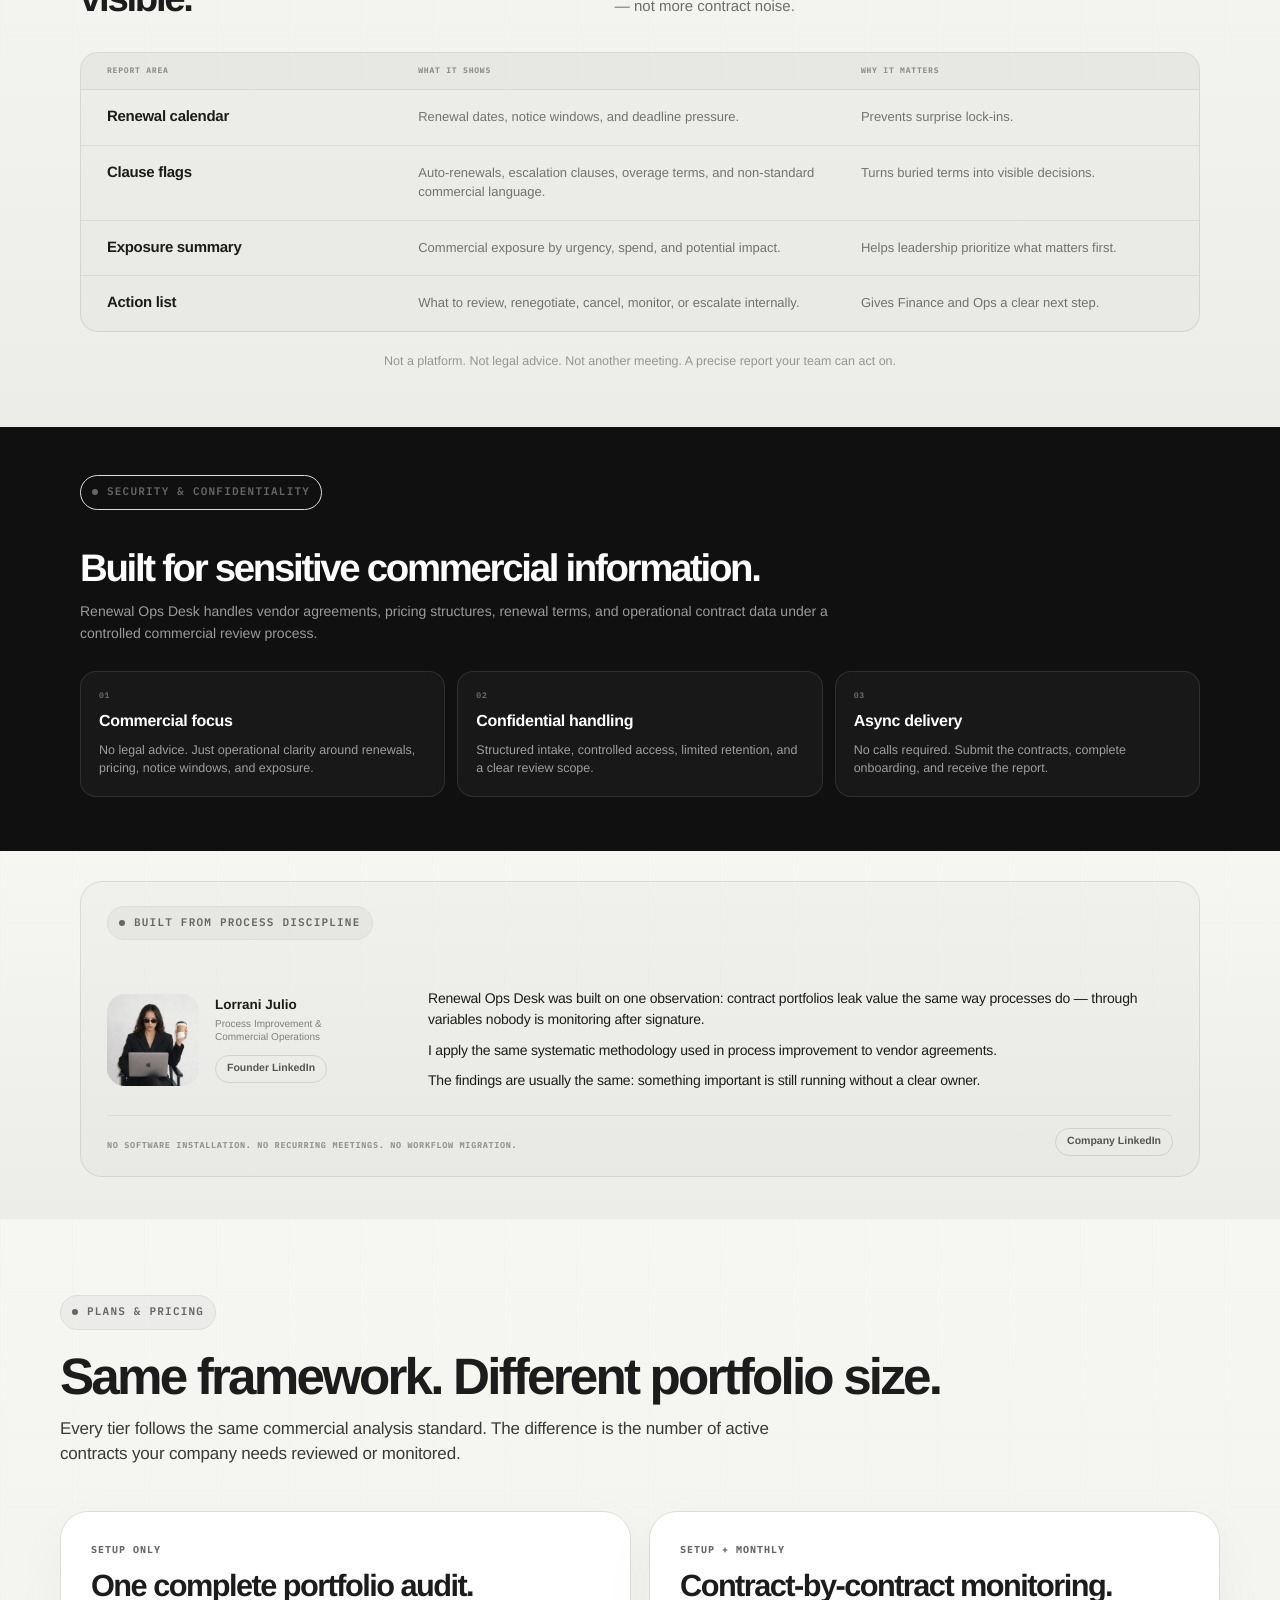
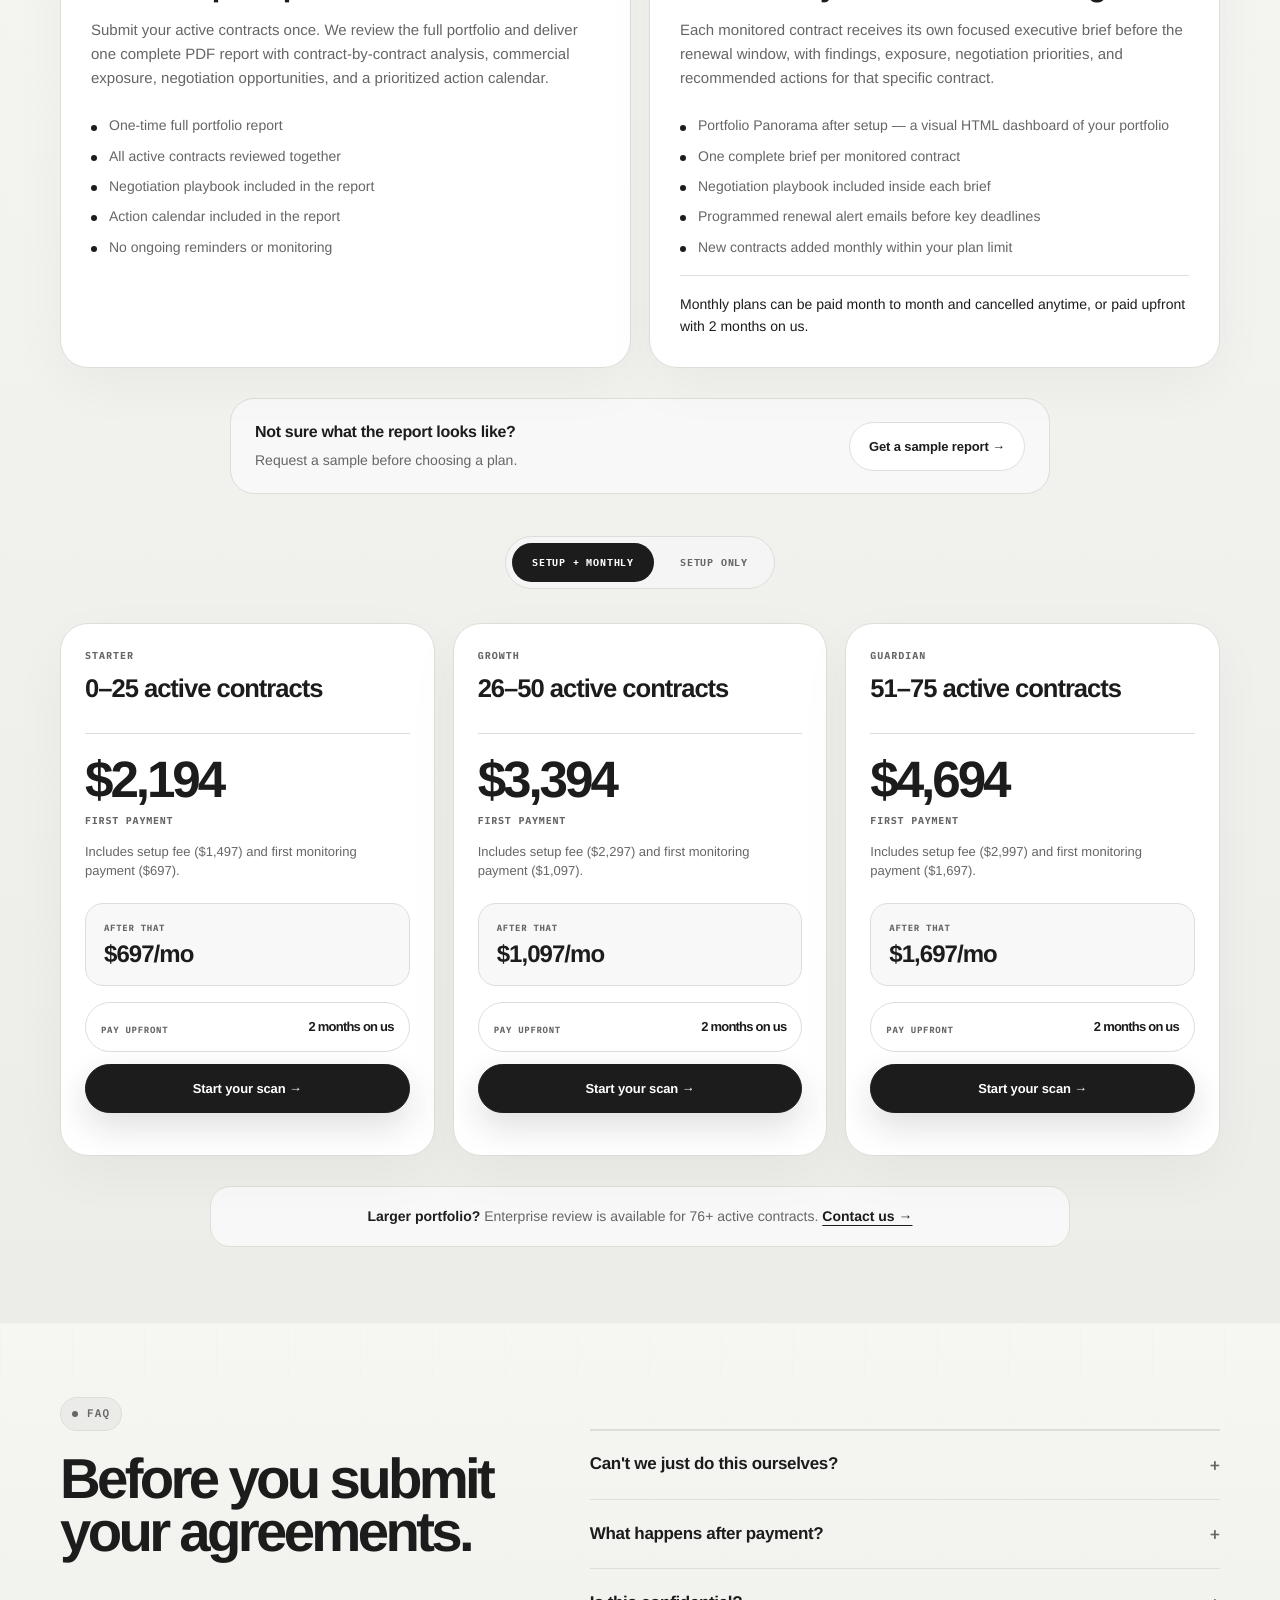
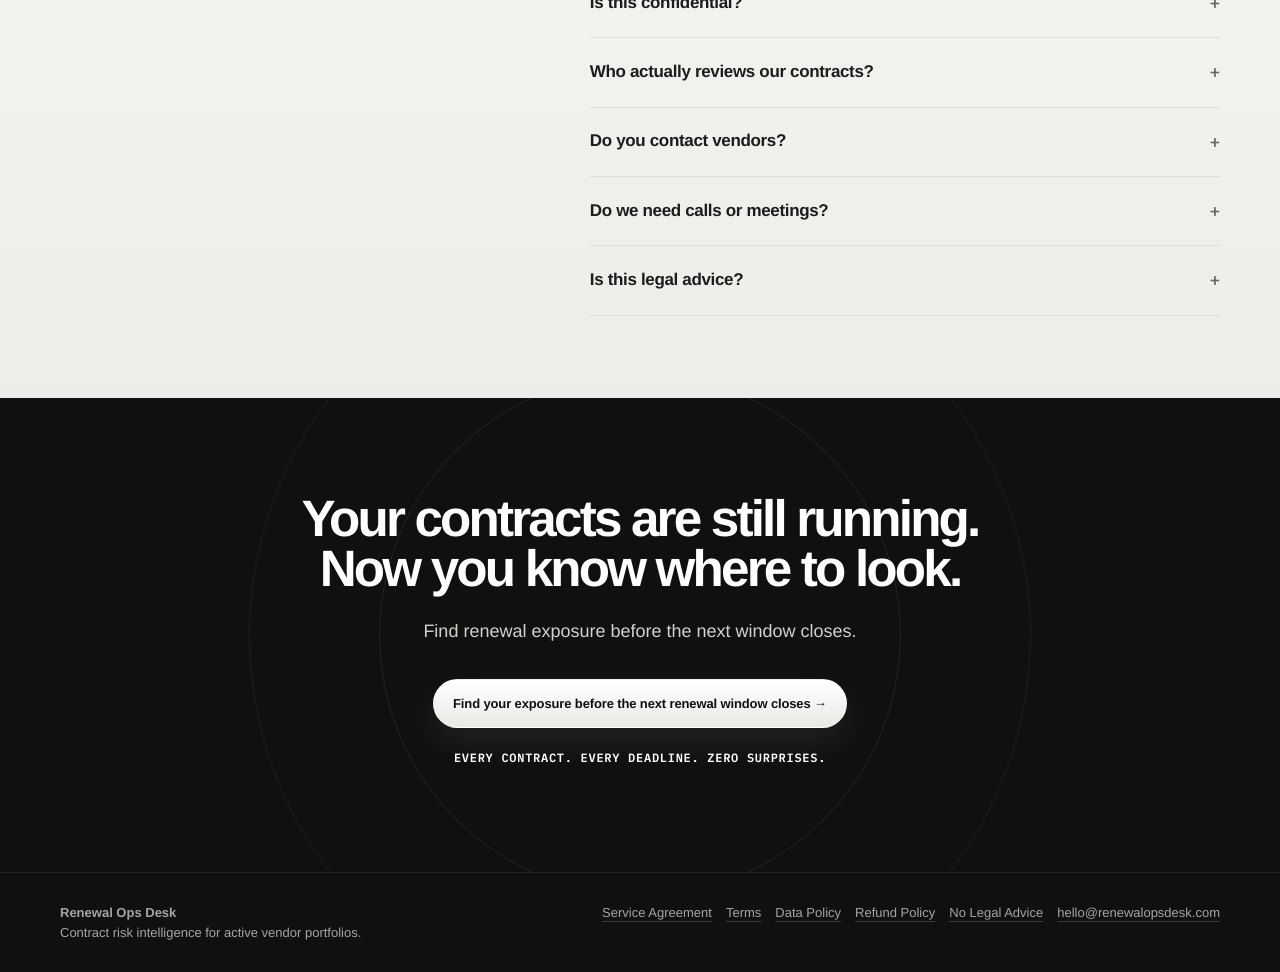
==== commit d8d79758: "Update index.html" ====
--- a/index.html
+++ b/index.html
@@ -14,34 +14,33 @@
 </head>
 
 <body>
-  <nav class="nav">
-    <a href="/" class="brand" aria-label="Renewal Ops Desk home">
-      <img class="brand-mark" src="/logo-mark.png" alt="Renewal Ops Desk logo" />
-      <span>Renewal Ops Desk</span>
-    </a>
-
-    <button class="mobile-menu-toggle" type="button" aria-label="Open menu">
-      <span></span>
-      <span></span>
-    </button>
-
-    <div class="nav-links">
-      <a href="#about">About</a>
-      <a href="#results">Results</a>
-      <a href="#findings">Findings</a>
-      <a href="#fit">Fit</a>
-      <a href="#pricing">Pricing</a>
-      <a href="#faq">FAQ</a>
-
-      <button class="mobile-nav-cta sample-modal-trigger" type="button">
-        Get Sample Report
-      </button>
-    </div>
-
-    <button class="btn btn-primary nav-desktop-cta sample-modal-trigger" type="button">
+<nav class="nav">
+  <a href="/" class="brand" aria-label="Renewal Ops Desk home">
+    <img class="brand-mark" src="/logo-mark.png" alt="Renewal Ops Desk logo" />
+    <span>Renewal Ops Desk</span>
+  </a>
+
+  <div class="nav-links">
+    <a href="#about">About</a>
+    <a href="#proof">Client Findings</a>
+    <a href="#findings">What We Find</a>
+    <a href="#results">Results</a>
+    <a href="#pricing">Pricing</a>
+    <a href="#faq">FAQ</a>
+
+    <button class="mobile-nav-cta sample-modal-trigger" type="button">
       Get Sample Report
     </button>
-  </nav>
+  </div>
+
+  <button class="btn btn-primary nav-desktop-cta sample-modal-trigger" type="button">
+    Get Sample Report
+  </button>
+
+  <button class="mobile-menu-toggle" type="button" aria-label="Open menu">
+    <span></span>
+  </button>
+</nav>
 
   <main>
 
--- a/mobile.css
+++ b/mobile.css
@@ -1,9 +1,13 @@
 /* =========================================================
-   MOBILE REDESIGN V3 — ROD — PRODUCTION READY
-   Baseado nas práticas dos top 10 sites mobile do mundo
+   RENEWAL OPS DESK — MOBILE.CSS — PRODUCTION
+   Mobile-first override system.
+   Substitui completamente o mobile.css anterior.
+   Estratégia: min-width para cima (mobile-first base)
+   com overrides @media (max-width) apenas onde necessário
+   para não interferir com valores desktop.
    ========================================================= */
 
-/* ─── RESET FOUNDATION ─── */
+/* ─── FOUNDATION RESET (sem media query — aplica em tudo) ─── */
 html {
   -webkit-text-size-adjust: 100%;
   text-size-adjust: 100%;
@@ -14,898 +18,1226 @@
   -webkit-overflow-scrolling: touch;
 }
 
-* {
+*,
+*::before,
+*::after {
   box-sizing: border-box;
-  max-width: 100%;
 }
 
-img, video, svg {
+img,
+video,
+svg {
   max-width: 100%;
   height: auto;
 }
 
+/* =========================================================
+   BREAKPOINT PRINCIPAL — até 768px
+   ========================================================= */
 @media (max-width: 768px) {
 
-  /* ─── GLOBAL ─── */
+  /* ─── GLOBAL LAYOUT ─── */
+
   .section,
   .section.light,
   .section.dark {
-    padding-top: 52px !important;
-    padding-bottom: 52px !important;
-    overflow-x: hidden !important;
+    padding-top: 52px;
+    padding-bottom: 52px;
+    overflow-x: clip; /* clip permite scroll interno sem vazar pro body */
   }
 
   .container {
-    padding-left: 20px !important;
-    padding-right: 20px !important;
-    width: 100% !important;
-    max-width: 100% !important;
-  }
-
-  /* Tipografia base — ≥16px nos inputs evita zoom iOS */
+    padding-left: 20px;
+    padding-right: 20px;
+    width: 100%;
+    max-width: 100%;
+  }
+
+  /* ─── TIPOGRAFIA GLOBAL ─── */
+
   h1, h2, h3, h4, h5, h6 {
-    word-break: break-word !important;
-    overflow-wrap: break-word !important;
-    hyphens: auto !important;
+    word-break: break-word;
+    overflow-wrap: break-word;
+    white-space: normal;
   }
 
   h2,
   .section-title {
-    font-size: clamp(28px, 8.5vw, 40px) !important;
-    line-height: 1.0 !important;
-    letter-spacing: -.04em !important;
+    font-size: clamp(26px, 8vw, 38px);
+    line-height: 1.05;
+    letter-spacing: -.04em;
+    white-space: normal;
   }
 
   h3 {
-    font-size: clamp(18px, 5vw, 24px) !important;
-    line-height: 1.15 !important;
-  }
-
-  p,
-  li,
-  .section-lead {
-    font-size: 15px !important;
-    line-height: 1.55 !important;
+    font-size: clamp(17px, 5vw, 22px);
+    line-height: 1.15;
+  }
+
+  p, li, .section-lead {
+    font-size: 15px;
+    line-height: 1.55;
   }
 
   .eyebrow,
   .badge {
-    font-size: 9px !important;
-    padding: 6px 10px !important;
-    letter-spacing: .08em !important;
-  }
-
-  /* Botões — toque mínimo de 44px (Apple HIG + Android) */
+    font-size: 9px;
+    padding: 6px 10px;
+    letter-spacing: .08em;
+  }
+
+  .testimonial-footnote {
+    white-space: normal;
+    text-align: center;
+    font-size: 12px;
+  }
+
+  /* Toque mínimo 44px (Apple HIG) */
   .btn,
   a.btn,
   button {
-    min-height: 48px !important;
-    min-width: 44px !important;
-    touch-action: manipulation !important;
-    -webkit-tap-highlight-color: transparent !important;
+    min-height: 48px;
+    touch-action: manipulation;
+    -webkit-tap-highlight-color: transparent;
   }
 
   /* ─── NAV ─── */
+
   .nav {
-    height: 64px !important;
-    min-height: 64px !important;
-    padding: 0 20px !important;
-    background: #101010 !important;
-    backdrop-filter: none !important;
-    -webkit-backdrop-filter: none !important;
-    box-shadow: 0 1px 0 rgba(255,255,255,.08) !important;
-    position: fixed !important;
-    top: 0 !important;
-    left: 0 !important;
-    right: 0 !important;
-    z-index: 1000 !important;
-  }
-
+    height: calc(64px + env(safe-area-inset-top, 0px));
+    min-height: 64px;
+    padding: env(safe-area-inset-top, 0px) 20px 0;
+    display: flex;
+    align-items: center;
+    justify-content: space-between;
+    background: #101010;
+    backdrop-filter: none;
+    -webkit-backdrop-filter: none;
+    box-shadow: 0 1px 0 rgba(255,255,255,.08);
+    position: fixed;
+    top: 0;
+    left: 0;
+    right: 0;
+    z-index: 1000;
+  }
+
+  /* ── Hamburguer — mostrar ── */
+  .mobile-menu-toggle {
+    display: flex;
+    flex-direction: column;
+    justify-content: center;
+    align-items: center;
+    gap: 5px;
+    width: 44px;
+    height: 44px;
+    border: none;
+    background: transparent;
+    cursor: pointer;
+    padding: 8px;
+    flex-shrink: 0;
+    -webkit-tap-highlight-color: transparent;
+  }
+
+  .mobile-menu-toggle span {
+    display: block;
+    width: 22px;
+    height: 2px;
+    background: #fff;
+    border-radius: 2px;
+    transition: transform .25s ease, opacity .2s ease;
+    max-width: none;
+  }
+
+  /* Animação X quando aberto */
+  .nav.nav-open .mobile-menu-toggle span:nth-child(1) {
+    transform: translateY(7px) rotate(45deg);
+  }
+
+  .nav.nav-open .mobile-menu-toggle span:nth-child(2) {
+    transform: translateY(-7px) rotate(-45deg);
+  }
+
+  /* ── Esconder CTA desktop ── */
+  .nav-desktop-cta {
+    display: none;
+  }
+
+  /* ── nav-links: drawer mobile ──
+     FIX CRÍTICO: O JS adiciona .nav-open ao .nav (não .open ao .nav-links).
+     A regra correta é: .nav.nav-open .nav-links { display: flex }
+  */
   .nav-links {
-    position: fixed !important;
-    top: 64px !important;
-    left: 0 !important;
-    right: 0 !important;
-    bottom: 0 !important;
-    height: calc(100dvh - 64px) !important;
-    flex-direction: column !important;
-    align-items: flex-start !important;
-    justify-content: flex-start !important;
-    padding: 32px 24px !important;
-    background: #101010 !important;
-    gap: 8px !important;
-    overflow-y: auto !important;
-    display: none !important;
-  }
-
-  .nav-links.open {
-    display: flex !important;
+    position: fixed;
+    top: calc(64px + env(safe-area-inset-top, 0px));
+    left: 0;
+    right: 0;
+    bottom: 0;
+    height: calc(100dvh - 64px - env(safe-area-inset-top, 0px));
+    flex-direction: column;
+    align-items: flex-start;
+    justify-content: flex-start;
+    padding: 32px 24px;
+    background: #101010;
+    gap: 0;
+    overflow-y: auto;
+    display: none; /* escondido por padrão */
+    z-index: 999;
+  }
+
+  /* Abre com a classe que o JS realmente adiciona (.nav-open no .nav) */
+  .nav.nav-open .nav-links {
+    display: flex;
   }
 
   .nav-links a {
-    font-size: 13px !important;
-    padding: 12px 0 !important;
-    width: 100% !important;
-    border-bottom: 1px solid rgba(255,255,255,.06) !important;
-  }
-
-  .nav-cta {
-    margin-top: 20px !important;
-    width: 100% !important;
-  }
-
-  .nav-cta .btn {
-    width: 100% !important;
-    justify-content: center !important;
-  }
-
+    font-size: 18px;
+    font-weight: 600;
+    padding: 16px 0;
+    width: 100%;
+    border-bottom: 1px solid rgba(255,255,255,.06);
+    color: rgba(255,255,255,.88);
+    letter-spacing: -.02em;
+  }
+
+  /* CTA dentro do drawer */
+  .mobile-nav-cta {
+    display: inline-flex;
+    align-items: center;
+    justify-content: center;
+    margin-top: 28px;
+    width: 100%;
+    min-height: 52px;
+    padding: 14px 20px;
+    border-radius: 999px;
+    background: #fff;
+    color: #101010;
+    font-weight: 700;
+    font-size: 14px;
+    letter-spacing: -.01em;
+    border: none;
+    cursor: pointer;
+    -webkit-tap-highlight-color: transparent;
+  }
+
+  /* Body lock quando menu aberto */
   body.menu-open {
-    overflow: hidden !important;
-    position: fixed !important;
-    width: 100% !important;
+    overflow: hidden;
+    position: fixed;
+    width: 100%;
   }
 
   /* ─── HERO ─── */
+
   .hero {
-    padding-top: 100px !important;
-    padding-bottom: 52px !important;
-    overflow: hidden !important;
+    padding-top: calc(64px + env(safe-area-inset-top, 0px) + 36px);
+    padding-bottom: 52px;
+    overflow: hidden;
   }
 
   .hero-centered {
-    text-align: center !important;
-    align-items: center !important;
+    text-align: center;
+    align-items: center;
+    min-height: 0;
   }
 
   .hero h1,
   .hero-title {
-    font-size: clamp(40px, 12.5vw, 60px) !important;
-    line-height: .92 !important;
-    letter-spacing: -.055em !important;
-    max-width: 100% !important;
-    width: 100% !important;
-    word-break: break-word !important;
+    font-size: clamp(38px, 11.5vw, 58px);
+    line-height: .94;
+    letter-spacing: -.05em;
+    max-width: 100%;
+    width: 100%;
+    word-break: break-word;
+    white-space: normal;
   }
 
   .hero-subheadline {
-    font-size: 16px !important;
-    line-height: 1.5 !important;
-    max-width: 100% !important;
-    margin-top: 20px !important;
+    font-size: 16px;
+    line-height: 1.5;
+    max-width: 100%;
+    margin-top: 20px;
   }
 
   .hero-actions {
-    flex-direction: column !important;
-    align-items: center !important;
-    gap: 10px !important;
-    margin-top: 28px !important;
-    width: 100% !important;
+    flex-direction: column;
+    align-items: center;
+    gap: 10px;
+    margin-top: 28px;
+    width: 100%;
   }
 
   .hero-actions .btn {
-    width: 100% !important;
-    max-width: 320px !important;
-    justify-content: center !important;
-    font-size: 14px !important;
-    padding: 14px 20px !important;
+    width: 100%;
+    max-width: 320px;
+    justify-content: center;
+    font-size: 14px;
+    padding: 14px 20px;
   }
 
   .secondary-line {
-    font-size: 13px !important;
-    max-width: 100% !important;
-    margin-top: 24px !important;
-    text-align: center !important;
+    font-size: 13px;
+    max-width: 100%;
+    margin-top: 24px;
+    text-align: center;
+    transform: none;
   }
 
   .hero-metrics-line {
-    font-size: 9px !important;
-    max-width: 100% !important;
-    text-align: center !important;
-    margin-top: 16px !important;
-  }
-
-  /* Decorative circle off-screen — hide on mobile */
+    font-size: 9px;
+    max-width: 100%;
+    text-align: center;
+    margin-top: 16px;
+    transform: none;
+  }
+
+  /* Círculo decorativo — ocultar */
   .hero::after {
-    display: none !important;
+    display: none;
   }
 
   /* ─── ABOUT ─── */
+
   .about-compact {
-    padding: 48px 0 !important;
+    padding: 48px 0;
   }
 
   .compact-intro {
-    text-align: center !important;
-    margin-bottom: 28px !important;
+    text-align: center;
+    margin-bottom: 28px;
   }
 
   .compact-intro h2 {
-    font-size: clamp(26px, 8vw, 36px) !important;
-    line-height: 1.05 !important;
+    font-size: clamp(24px, 7.5vw, 34px);
+    line-height: 1.05;
   }
 
   .compact-intro p {
-    font-size: 15px !important;
-    margin-top: 12px !important;
-  }
-
-  /* Cards about — empilhar em coluna única */
+    font-size: 15px;
+    margin-top: 12px;
+  }
+
   .about-service-cards {
-    display: flex !important;
-    flex-direction: column !important;
-    gap: 10px !important;
-    overflow: visible !important;
-    overflow-x: visible !important;
-    width: 100% !important;
+    display: flex;
+    flex-direction: column;
+    gap: 10px;
+    overflow: visible;
+    width: 100%;
   }
 
   .about-service-card {
-    width: 100% !important;
-    min-width: 0 !important;
-    padding: 18px 20px !important;
-    border-radius: 16px !important;
-    scroll-snap-align: none !important;
+    width: 100%;
+    min-width: 0;
+    padding: 18px 20px;
+    border-radius: 16px;
   }
 
   .about-service-card h3 {
-    font-size: 16px !important;
-    margin-bottom: 6px !important;
-    line-height: 1.2 !important;
+    font-size: 15px;
+    margin-bottom: 6px;
+    line-height: 1.2;
   }
 
   .about-service-card p {
-    font-size: 13px !important;
-    line-height: 1.45 !important;
-    color: #666 !important;
-  }
-
-  /* ─── CLIENT FINDINGS (proof) — scroll horizontal ─── */
+    font-size: 13px;
+    line-height: 1.45;
+  }
+
+  /* ─── PROOF / TESTIMONIALS ─── */
+  /*
+     FIX CRÍTICO: grid-template-columns do desktop (repeat(3,1fr))
+     sobrepõe grid-auto-columns. É preciso forçar
+     grid-template-columns para um único valor de coluna
+     OU usar grid-template-columns: none + grid-auto-flow: column.
+     A solução correta: zerar grid-template-columns explicitamente.
+  */
+
+  .proof-section {
+    overflow-x: clip;
+  }
+
   .proof-grid {
-    display: grid !important;
-    grid-auto-flow: column !important;
-    grid-auto-columns: 85% !important;
-    grid-template-columns: none !important;
-    overflow-x: auto !important;
-    overscroll-behavior-x: contain !important;
-    -webkit-overflow-scrolling: touch !important;
-    gap: 12px !important;
-    scroll-snap-type: x mandatory !important;
-    padding-bottom: 16px !important;
-    padding-left: 20px !important;
-    padding-right: 20px !important;
-    margin-left: -20px !important;
-    margin-right: -20px !important;
-    /* Hide scrollbar mas mantém funcional */
-    scrollbar-width: none !important;
+    display: grid;
+    grid-template-columns: 82% 82% 82%; /* força 3 colunas explícitas em 82% */
+    grid-auto-columns: 82%;
+    grid-auto-flow: column;
+    overflow-x: auto;
+    overscroll-behavior-x: contain;
+    -webkit-overflow-scrolling: touch;
+    gap: 12px;
+    scroll-snap-type: x mandatory;
+    padding-bottom: 16px;
+    padding-left: 20px;
+    padding-right: 20px;
+    margin-left: -20px;
+    margin-right: -20px;
+    scrollbar-width: none;
+    max-width: none;
+    width: calc(100% + 40px);
   }
 
   .proof-grid::-webkit-scrollbar {
-    display: none !important;
+    display: none;
   }
 
   .proof-grid > * {
-    scroll-snap-align: start !important;
+    scroll-snap-align: start;
+    min-width: 0;
   }
 
   .proof-card {
-    padding: 20px !important;
-    border-radius: 20px !important;
-    min-width: 0 !important;
+    padding: 20px;
+    border-radius: 20px;
+    min-width: 0;
   }
 
   .proof-card blockquote {
-    font-size: 15px !important;
-    line-height: 1.48 !important;
+    font-size: 15px;
+    line-height: 1.48;
   }
 
   .proof-amount,
   .proof-meta {
-    font-size: 11px !important;
+    font-size: 11px;
   }
 
   .proof-stats {
-    display: grid !important;
-    grid-template-columns: repeat(3, 1fr) !important;
-    gap: 8px !important;
-    padding: 14px !important;
-    margin-top: 20px !important;
+    display: grid;
+    grid-template-columns: repeat(3, 1fr);
+    gap: 8px;
+    padding: 14px;
+    margin-top: 20px;
+    width: 100%;
   }
 
   .proof-stat {
-    text-align: center !important;
-    padding: 0 !important;
-    border: none !important;
+    text-align: center;
+    padding: 0;
   }
 
   .proof-stat strong {
-    font-size: 20px !important;
-    display: block !important;
+    font-size: 20px;
+    display: block;
   }
 
   .proof-stat span {
-    font-size: 9.5px !important;
-    line-height: 1.3 !important;
-    display: block !important;
-    margin-top: 4px !important;
-  }
-
-  /* ─── WHY WE DO THIS — empilhar ─── */
-  .about-why,
-  [id="about"] .section-split,
-  .section-split {
-    display: flex !important;
-    flex-direction: column !important;
-    gap: 24px !important;
-  }
-
-  .about-why h2,
-  .about-why .section-title {
-    font-size: clamp(28px, 9vw, 40px) !important;
-  }
-
-  .about-why p {
-    font-size: 15px !important;
-    line-height: 1.55 !important;
+    font-size: 9.5px;
+    line-height: 1.3;
+    display: block;
+    margin-top: 4px;
+    margin-left: auto;
+    margin-right: auto;
+  }
+
+  /* ─── WHY SECTION ─── */
+
+  .why-section .split,
+  .split {
+    display: flex;
+    flex-direction: column;
+    gap: 24px;
+  }
+
+  .why-section .section-title {
+    font-size: clamp(26px, 8vw, 36px);
+    max-width: 100%;
+  }
+
+  .why-section .statement-card p {
+    font-size: 15px;
+    line-height: 1.55;
   }
 
   /* ─── FIT ─── */
-  .fit-grid {
-    display: flex !important;
-    flex-direction: column !important;
-    gap: 12px !important;
-    margin-top: 28px !important;
+
+  .fit-grid,
+  #fit .grid-2 {
+    display: flex;
+    flex-direction: column;
+    gap: 12px;
+    margin-top: 28px;
   }
 
   .fit-card {
-    width: 100% !important;
-    padding: 20px !important;
-    border-radius: 18px !important;
+    width: 100%;
+    padding: 20px;
+    border-radius: 18px;
   }
 
   #fit .fit-card h3 {
-    font-size: 19px !important;
-    margin-bottom: 14px !important;
-    letter-spacing: -.03em !important;
+    font-size: 19px;
+    margin-bottom: 14px;
+    letter-spacing: -.03em;
   }
 
   #fit .fit-list li {
-    font-size: 14px !important;
-    line-height: 1.5 !important;
-  }
-
-  /* ─── FINDINGS (risk table) ─── */
+    font-size: 14px;
+    line-height: 1.5;
+  }
+
+  /* ─── FINDINGS (what-we-find) ─── */
+
   .compact-section {
-    padding-top: 48px !important;
-    padding-bottom: 52px !important;
-  }
-
-  /* Risk table — virar cards empilhados */
-  .risk-table {
-    display: flex !important;
-    flex-direction: column !important;
-    gap: 0 !important;
-    width: 100% !important;
-  }
-
-  .risk-row {
-    display: flex !important;
-    flex-direction: column !important;
-    padding: 16px 0 !important;
-    gap: 6px !important;
-    border-bottom: 1px solid rgba(255,255,255,.08) !important;
-  }
-
-  /* Report frame findings — scroll horizontal */
+    padding-top: 48px;
+    padding-bottom: 52px;
+  }
+
+  #findings .what-find-layout,
+  #findings .what-find-layout.refined {
+    display: flex;
+    flex-direction: column;
+    gap: 28px;
+    grid-template-columns: unset;
+  }
+
+  #findings .what-find-left {
+    max-width: 100%;
+    width: 100%;
+  }
+
+  #findings .risk-mini-table {
+    width: 100%;
+    max-width: 100%;
+  }
+
+  #findings .risk-mini-row {
+    display: grid;
+    grid-template-columns: 80px 1fr;
+    column-gap: 12px;
+    row-gap: 4px;
+    padding: 10px 0;
+    width: 100%;
+  }
+
+  #findings .risk-mini-row .risk-label {
+    grid-row: span 2;
+    align-self: center;
+  }
+
+  #findings .risk-mini-row strong {
+    font-size: 13px;
+  }
+
+  #findings .risk-mini-row p {
+    font-size: 11px;
+    line-height: 1.35;
+  }
+
+  /* FIX CRÍTICO: report-frame tinha width/min-width: 560px fixos */
   #findings .report-frame {
-    width: 100% !important;
-    max-width: 100% !important;
-    min-width: 0 !important;
-    height: auto !important;
-    min-height: 0 !important;
-    transform: none !important;
+    width: 100%;
+    max-width: 100%;
+    min-width: 0;
+    height: auto;
+    min-height: 0;
+    transform: none;
+    border-radius: 20px;
+    padding: 0;
+    overflow: clip;
+    justify-self: unset;
   }
 
   #findings .report-sample-scroll {
-    display: grid !important;
-    grid-auto-flow: column !important;
-    grid-auto-columns: 88% !important;
-    grid-template-columns: none !important;
-    overflow-x: auto !important;
-    overscroll-behavior-x: contain !important;
-    -webkit-overflow-scrolling: touch !important;
-    gap: 12px !important;
-    scroll-snap-type: x mandatory !important;
-    padding-bottom: 12px !important;
-    scrollbar-width: none !important;
+    display: grid;
+    grid-template-columns: 88% 88% 88% 88%; /* 4 cards explícitos */
+    grid-auto-columns: 88%;
+    grid-auto-flow: column;
+    overflow-x: auto;
+    overscroll-behavior-x: contain;
+    -webkit-overflow-scrolling: touch;
+    gap: 12px;
+    scroll-snap-type: x mandatory;
+    padding: 4px 4px 16px;
+    scrollbar-width: none;
+    width: 100%;
+    height: auto;
   }
 
   #findings .report-sample-scroll::-webkit-scrollbar {
-    display: none !important;
+    display: none;
   }
 
   #findings .report-sample-scroll .finding-card {
-    display: block !important;
-    scroll-snap-align: start !important;
-    padding: 20px !important;
-    min-width: 0 !important;
-  }
-
+    display: block;
+    scroll-snap-align: start;
+    padding: 20px;
+    min-width: 0;
+    flex: none;
+    width: auto;
+    min-height: auto;
+    height: auto;
+    overflow: visible;
+    border-radius: 18px;
+    border: 1px solid rgba(28,28,28,.10);
+    background: #fff;
+  }
+
+  /* Esconder prev/next — substituídos por swipe */
   #findings .report-arrow {
-    display: none !important;
+    display: none;
+  }
+
+  #findings .what-find-footnote {
+    font-size: 12px;
+    margin-top: 24px;
+    text-align: center;
   }
 
   .finding-card h3 {
-    font-size: 22px !important;
-    line-height: 1.1 !important;
+    font-size: 22px;
+    line-height: 1.1;
+  }
+
+  .finding-metrics {
+    grid-template-columns: repeat(3, 1fr);
+    gap: 8px;
   }
 
   .finding-metrics strong {
-    font-size: 22px !important;
+    font-size: 18px;
   }
 
   .finding-clause p,
   .finding-analysis,
   .finding-flag p {
-    font-size: 13px !important;
-    line-height: 1.45 !important;
+    font-size: 13px;
+    line-height: 1.45;
+  }
+
+  .risk-table {
+    display: flex;
+    flex-direction: column;
+    gap: 0;
+    width: 100%;
+  }
+
+  .risk-row {
+    display: flex;
+    flex-direction: column;
+    padding: 16px 0;
+    gap: 6px;
+    border-bottom: 1px solid rgba(255,255,255,.08);
+    grid-template-columns: unset;
   }
 
   /* ─── RESULTS ─── */
+
+  /* FIX CRÍTICO: white-space:nowrap no h2 causava overflow de ~499px */
   .results-header-v3 h2 {
-    font-size: clamp(26px, 8vw, 38px) !important;
-    line-height: 1.0 !important;
+    font-size: clamp(24px, 7.5vw, 34px);
+    line-height: 1.0;
+    white-space: normal;
+    word-break: break-word;
   }
 
   .results-grid-v3 {
-    display: grid !important;
-    grid-template-columns: 1fr 1fr !important;
-    gap: 10px !important;
-    margin-top: 28px !important;
+    display: grid;
+    grid-template-columns: 1fr 1fr;
+    gap: 10px;
+    margin-top: 28px;
   }
 
   .results-grid-v3 article {
-    padding: 18px !important;
-    border-radius: 16px !important;
+    padding: 18px;
+    border-radius: 16px;
   }
 
   .results-grid-v3 strong {
-    font-size: 34px !important;
-    line-height: .9 !important;
-    letter-spacing: -.06em !important;
+    font-size: 30px;
+    line-height: .9;
+    letter-spacing: -.06em;
   }
 
   .results-grid-v3 span {
-    font-size: 12px !important;
-    line-height: 1.4 !important;
-    margin-top: 10px !important;
+    font-size: 12px;
+    line-height: 1.4;
+    margin-top: 10px;
   }
 
   .results-question-v3 {
-    font-size: clamp(17px, 5vw, 22px) !important;
-    margin-top: 28px !important;
-    padding: 0 4px !important;
+    font-size: clamp(16px, 5vw, 20px);
+    margin-top: 28px;
+    padding: 0 4px;
+    white-space: normal;
   }
 
   /* ─── SAMPLE REPORT SECTION ─── */
+
   .sample-report-section {
-    padding: 44px 0 !important;
-  }
-
+    padding: 44px 0;
+  }
+
+  .sample-report-lead,
+  .sample-strip-v2,
   .sample-report-inner {
-    display: flex !important;
-    flex-direction: column !important;
-    gap: 32px !important;
+    display: flex;
+    flex-direction: column;
+    gap: 28px;
+    padding: 28px 20px;
+    grid-template-columns: unset;
+    width: 100%;
+  }
+
+  .sample-report-copy h2 {
+    font-size: clamp(26px, 8vw, 36px);
+    line-height: .98;
+    white-space: normal;
+  }
+
+  .sample-report-copy p {
+    font-size: 14px;
+    margin-top: 12px;
+  }
+
+  .sample-action {
+    justify-content: flex-start;
+  }
+
+  .sample-action a {
+    width: 100%;
+    justify-content: center;
   }
 
   .sample-report-form {
-    width: 100% !important;
-    padding: 24px 20px !important;
-  }
-
+    width: 100%;
+    padding: 24px 20px;
+  }
+
+  /* Evita zoom automático no iOS (inputs < 16px trigam zoom) */
   .form-field input,
   .form-field select,
   .form-field textarea {
-    font-size: 16px !important; /* Evita zoom iOS */
-    height: 52px !important;
+    font-size: 16px;
+    height: 52px;
   }
 
   .sample-form-btn {
-    width: 100% !important;
-    height: 52px !important;
-    font-size: 14px !important;
+    width: 100%;
+    height: 52px;
+    font-size: 14px;
   }
 
   /* ─── COMMERCIAL ANALYSIS TABLE ─── */
-  /* Tabela 3 colunas → cards empilhados */
+
+  .analysis-header-v3 {
+    display: flex;
+    flex-direction: column;
+    gap: 16px;
+    grid-template-columns: unset;
+    margin-bottom: 24px;
+  }
+
+  .analysis-header-v3 h2 {
+    font-size: clamp(24px, 7.5vw, 34px);
+    white-space: normal;
+  }
+
+  .analysis-header-v3 p {
+    font-size: 14px;
+    max-width: 100%;
+  }
+
   .analysis-table,
+  .analysis-table-v4,
   .risk-table-v4 {
-    display: flex !important;
-    flex-direction: column !important;
-    width: 100% !important;
-    overflow: visible !important;
+    display: flex;
+    flex-direction: column;
+    width: 100%;
+    overflow: visible;
+    border-radius: 16px;
   }
 
   .analysis-head-v4 {
-    display: none !important; /* Headers viram labels inline */
+    display: none;
   }
 
   .analysis-row-v4 {
-    display: flex !important;
-    flex-direction: column !important;
-    padding: 16px 0 !important;
-    gap: 6px !important;
-    border-bottom: 1px solid rgba(28,28,28,.08) !important;
+    display: flex;
+    flex-direction: column;
+    padding: 16px 20px;
+    gap: 6px;
+    border-bottom: 1px solid rgba(28,28,28,.08);
+    grid-template-columns: unset;
   }
 
   .analysis-row-v4 strong {
-    font-size: 15px !important;
-    line-height: 1.2 !important;
+    font-size: 15px;
+    line-height: 1.2;
   }
 
   .analysis-row-v4 p {
-    font-size: 13px !important;
-    line-height: 1.45 !important;
+    font-size: 13px;
+    line-height: 1.45;
   }
 
   .analysis-note-v3 {
-    font-size: 12px !important;
-    text-align: left !important;
-    margin-top: 16px !important;
+    font-size: 12px;
+    text-align: left;
+    margin-top: 16px;
   }
 
   /* ─── SECURITY ─── */
+
   .security-grid,
   .security-cards {
-    display: flex !important;
-    flex-direction: column !important;
-    gap: 10px !important;
-    margin-top: 24px !important;
+    display: flex;
+    flex-direction: column;
+    gap: 10px;
+    margin-top: 24px;
   }
 
   .security-card {
-    padding: 20px !important;
-    border-radius: 16px !important;
-  }
-
-  .security-card h3 {
-    font-size: 16px !important;
+    padding: 20px;
+    border-radius: 16px;
+  }
+
+  .security-card strong {
+    font-size: 16px;
   }
 
   .security-card p {
-    font-size: 13.5px !important;
+    font-size: 13.5px;
   }
 
   /* ─── METHODOLOGY / FOUNDER ─── */
+
   .methodology-section {
-    padding: 48px 0 !important;
-  }
-
-  /* FIX: Eliminar espaço em branco gigante */
-  .methodology-layout,
-  .methodology-inner {
-    display: flex !important;
-    flex-direction: column !important;
-    gap: 28px !important;
-    min-height: 0 !important;
-    height: auto !important;
-  }
-
-  .methodology-content {
-    order: 2 !important;
-    min-height: 0 !important;
+    padding: 48px 0;
+  }
+
+  .methodology-frame {
+    padding: 20px;
+    border-radius: 18px;
+    overflow: visible;
+  }
+
+  .methodology-main {
+    display: flex;
+    flex-direction: column;
+    gap: 24px;
+    grid-template-columns: unset;
+    margin-top: 20px;
   }
 
   .methodology-founder {
-    display: grid !important;
-    grid-template-columns: 72px 1fr !important;
-    gap: 14px !important;
-    align-items: center !important;
-    order: 1 !important;
-    min-height: 0 !important;
+    display: grid;
+    grid-template-columns: 72px 1fr;
+    gap: 14px;
+    align-items: center;
+    width: 100%;
+    position: static;
   }
 
   .methodology-founder img {
-    width: 72px !important;
-    height: 72px !important;
-    border-radius: 50% !important;
-    object-fit: cover !important;
+    width: 72px;
+    height: 72px;
+    border-radius: 50%;
+    object-fit: cover;
   }
 
   .methodology-founder strong {
-    font-size: 17px !important;
-    display: block !important;
+    font-size: 16px;
+    display: block;
   }
 
   .methodology-founder span {
-    font-size: 12px !important;
-    display: block !important;
-    margin-top: 2px !important;
+    font-size: 12px;
+    display: block;
+    margin-top: 2px;
+    max-width: 100%;
   }
 
   .methodology-links {
-    display: flex !important;
-    gap: 8px !important;
-    flex-wrap: wrap !important;
-    margin-top: 12px !important;
-  }
-
-  .methodology-links a {
-    font-size: 11px !important;
-    padding: 8px 12px !important;
+    display: flex;
+    gap: 8px;
+    flex-wrap: wrap;
+    margin-top: 12px;
+    position: static;
+  }
+
+  /* FIX CRÍTICO: 2º link tem position:absolute no CSS base */
+  .methodology-links a,
+  .methodology-links a:nth-child(2) {
+    position: static;
+    font-size: 11px;
+    padding: 8px 12px;
+    min-height: 36px;
+    display: inline-flex;
+    align-items: center;
   }
 
   .methodology-quote {
-    margin-top: 20px !important;
+    margin-top: 0;
   }
 
   .methodology-quote p {
-    font-size: 17px !important;
-    line-height: 1.35 !important;
+    font-size: 14px;
+    line-height: 1.55;
+    max-width: 100%;
   }
 
   /* ─── PLANS & PRICING ─── */
-  .plans-section {
-    padding: 52px 0 !important;
-  }
-
-  /* "Not sure" prompt card — empilhar */
+
+  .plans-section,
+  .pricing-section {
+    padding: 52px 0;
+  }
+
   .plan-prompt,
-  .analysis-note {
-    display: flex !important;
-    flex-direction: column !important;
-    gap: 16px !important;
-    padding: 20px !important;
-    width: 100% !important;
-    margin-bottom: 24px !important;
+  .sample-report-cta {
+    display: flex;
+    flex-direction: column;
+    gap: 16px;
+    padding: 20px;
+    width: 100%;
+    margin-bottom: 24px;
+    align-items: flex-start;
   }
 
   .plan-prompt h3,
-  .analysis-note h3 {
-    font-size: 18px !important;
-    line-height: 1.2 !important;
+  .sample-report-cta span {
+    font-size: 17px;
+    line-height: 1.2;
   }
 
   .plan-prompt .btn,
-  .analysis-note .btn {
-    width: 100% !important;
-    text-align: center !important;
-    justify-content: center !important;
-  }
-
-  /* Plan model grid — scroll horizontal */
+  .sample-report-cta .btn,
+  .sample-report-cta a {
+    width: 100%;
+    text-align: center;
+    justify-content: center;
+  }
+
+  /* Plan model cards — scroll horizontal */
   .plan-model-grid {
-    display: grid !important;
-    grid-auto-flow: column !important;
-    grid-auto-columns: 85% !important;
-    grid-template-columns: none !important;
-    overflow-x: auto !important;
-    overscroll-behavior-x: contain !important;
-    -webkit-overflow-scrolling: touch !important;
-    gap: 12px !important;
-    scroll-snap-type: x mandatory !important;
-    padding-bottom: 16px !important;
-    padding-left: 20px !important;
-    padding-right: 20px !important;
-    margin-left: -20px !important;
-    margin-right: -20px !important;
-    scrollbar-width: none !important;
+    display: grid;
+    grid-template-columns: 85% 85%;   /* 2 colunas explícitas em 85% */
+    grid-auto-columns: 85%;
+    grid-auto-flow: column;
+    overflow-x: auto;
+    overscroll-behavior-x: contain;
+    -webkit-overflow-scrolling: touch;
+    gap: 12px;
+    scroll-snap-type: x mandatory;
+    padding-bottom: 16px;
+    padding-left: 20px;
+    padding-right: 20px;
+    margin-left: -20px;
+    margin-right: -20px;
+    scrollbar-width: none;
+    max-width: none;
+    width: calc(100% + 40px);
   }
 
   .plan-model-grid::-webkit-scrollbar {
-    display: none !important;
+    display: none;
   }
 
   .plan-model-card {
-    scroll-snap-align: start !important;
-    padding: 22px !important;
-    min-width: 0 !important;
+    scroll-snap-align: start;
+    padding: 22px;
+    min-width: 0;
   }
 
   /* Pricing tabs */
+  .pricing-tabs,
   .plan-tabs {
-    gap: 8px !important;
-    margin-top: 28px !important;
-    margin-bottom: 20px !important;
-  }
-
+    gap: 6px;
+    margin-top: 28px;
+    margin-bottom: 20px;
+    flex-wrap: nowrap; /* mantém na mesma linha */
+    width: 100%;
+    border-radius: 16px;
+  }
+
+  .pricing-tab,
   .plan-tab {
-    font-size: 10px !important;
-    padding: 10px 14px !important;
-  }
-
-  /* Pricing grid — scroll horizontal */
-  .pricing-grid {
-    display: grid !important;
-    grid-auto-flow: column !important;
-    grid-auto-columns: 85% !important;
-    grid-template-columns: none !important;
-    overflow-x: auto !important;
-    overscroll-behavior-x: contain !important;
-    -webkit-overflow-scrolling: touch !important;
-    gap: 12px !important;
-    scroll-snap-type: x mandatory !important;
-    padding-bottom: 16px !important;
-    padding-left: 20px !important;
-    padding-right: 20px !important;
-    margin-left: -20px !important;
-    margin-right: -20px !important;
-    scrollbar-width: none !important;
-  }
-
-  .pricing-grid::-webkit-scrollbar {
-    display: none !important;
+    font-size: 10px;
+    padding: 10px 14px;
+    flex: 1;
+    text-align: center;
+    justify-content: center;
+    min-height: 44px;
+  }
+
+  /*
+     FIX CRÍTICO: Pricing panels + pricing grid.
+
+     O problema tem duas camadas:
+     1. .pricing-panel { display: none } no styles.css — correto
+     2. .pricing-panel.active { display: block } no styles.css — vira "block"
+     3. Mas .pricing-grid é também .pricing-panel.
+        No mobile queremos display: grid no painel ativo.
+        O override "display: grid !important" no mobile.css anterior
+        quebrava isso ao forçar display:grid em TODOS incluindo os inativos.
+
+     Solução: não usar !important no display do .pricing-grid.
+     Deixar .pricing-panel { display: none } do styles.css funcionar.
+     Sobrescrever apenas o layout do painel ATIVO.
+  */
+
+  /* Painel inativo: herda display:none do styles.css — não mexer */
+  /* Painel ativo: forçar grid com scroll horizontal */
+  .pricing-panel.active,
+  .pricing-grid.active {
+    display: grid;
+    grid-template-columns: 85% 85% 85%; /* 3 colunas explícitas = 3 cards */
+    grid-auto-columns: 85%;
+    grid-auto-flow: column;
+    overflow-x: auto;
+    overscroll-behavior-x: contain;
+    -webkit-overflow-scrolling: touch;
+    gap: 12px;
+    scroll-snap-type: x mandatory;
+    padding-bottom: 16px;
+    padding-left: 20px;
+    padding-right: 20px;
+    margin-left: -20px;
+    margin-right: -20px;
+    scrollbar-width: none;
+    max-width: none;
+    width: calc(100% + 40px);
+  }
+
+  .pricing-panel.active::-webkit-scrollbar,
+  .pricing-grid.active::-webkit-scrollbar {
+    display: none;
   }
 
   .pricing-card {
-    scroll-snap-align: start !important;
-    padding: 22px !important;
-    display: flex !important;
-    flex-direction: column !important;
-    min-width: 0 !important;
-  }
-
-  .pricing-panel {
-    display: none !important;
-  }
-
-  .pricing-panel.active {
-    display: block !important;
-  }
-
-  .pricing-card .btn {
-    width: 100% !important;
-    justify-content: center !important;
-    margin-top: auto !important;
-  }
-
-  .pricing-note-line,
+    scroll-snap-align: start;
+    min-width: 0;
+    min-height: auto;
+    padding: 22px;
+    border-radius: 22px;
+  }
+
+  .price-block strong {
+    font-size: clamp(36px, 10vw, 52px);
+  }
+
+  .pricing-list li {
+    font-size: 13px;
+  }
+
   .enterprise-note {
-    font-size: 13px !important;
-    padding: 0 4px !important;
-    text-align: center !important;
+    font-size: 13px;
+    padding: 16px 18px;
+    margin-top: 24px;
+    text-align: center;
   }
 
   /* ─── FAQ ─── */
+
   .faq-section {
-    padding: 52px 0 !important;
+    padding: 52px 0 60px;
+  }
+
+  /* FIX: layout 2 colunas vira coluna única */
+  .faq-layout {
+    display: flex;
+    flex-direction: column;
+    gap: 32px;
+    grid-template-columns: unset;
   }
 
   .faq-heading .section-title {
-    font-size: clamp(28px, 8vw, 40px) !important;
+    font-size: clamp(28px, 8.5vw, 42px);
+    line-height: .96;
+    white-space: normal;
   }
 
   .faq-stack {
-    margin-top: 24px !important;
-    width: 100% !important;
-    max-width: 100% !important;
-  }
-
-  .faq-stack details {
-    width: 100% !important;
-    overflow: hidden !important;
+    max-width: 100%;
   }
 
   .faq-stack summary {
-    font-size: 15px !important;
-    line-height: 1.4 !important;
-    padding: 16px 0 !important;
-    word-break: break-word !important;
-    overflow-wrap: break-word !important;
-    cursor: pointer !important;
-    list-style: none !important;
-    display: flex !important;
-    justify-content: space-between !important;
-    align-items: flex-start !important;
-    gap: 12px !important;
-  }
-
-  .faq-stack details p,
-  .faq-stack details div {
-    font-size: 14px !important;
-    line-height: 1.55 !important;
-    padding-bottom: 16px !important;
-    word-break: break-word !important;
+    font-size: 15px;
+    line-height: 1.35;
+    padding-right: 8px;
+  }
+
+  .faq-stack details p {
+    font-size: 14px;
+    line-height: 1.65;
   }
 
   /* ─── FINAL CTA ─── */
+
   .final-cta {
-    padding: 56px 0 60px !important;
-    text-align: center !important;
+    padding: 64px 0 72px;
   }
 
   .final-cta h2 {
-    font-size: clamp(30px, 9.5vw, 44px) !important;
-    line-height: .98 !important;
-    word-break: break-word !important;
-    overflow-wrap: break-word !important;
+    font-size: clamp(28px, 8vw, 42px);
+    white-space: normal;
   }
 
   .final-cta p {
-    font-size: 15px !important;
-    margin-top: 16px !important;
-  }
-
-  .final-cta .btn {
-    min-height: 52px !important;
-    font-size: 13px !important;
-    padding: 14px 20px !important;
-    max-width: 340px !important;
-    width: 100% !important;
-    white-space: normal !important;
-    word-break: break-word !important;
-    text-align: center !important;
-    justify-content: center !important;
-    margin-top: 24px !important;
-  }
-
-  .tagline {
-    font-size: 9.5px !important;
-    margin-top: 16px !important;
-    letter-spacing: .1em !important;
+    font-size: 16px;
+    margin: 16px auto 28px;
+    max-width: 100%;
+  }
+
+  .final-actions {
+    flex-direction: column;
+    align-items: center;
+    gap: 10px;
+  }
+
+  .final-actions .btn {
+    width: 100%;
+    max-width: 320px;
+    justify-content: center;
   }
 
   /* ─── FOOTER ─── */
-  .footer {
-    padding: 28px 0 24px !important;
-  }
-
-  .footer-inner {
-    display: flex !important;
-    flex-direction: column !important;
-    gap: 16px !important;
-    align-items: flex-start !important;
-  }
-
-  .footer p,
-  .footer a {
-    font-size: 12.5px !important;
-    line-height: 1.5 !important;
+
+  .footer .container {
+    flex-direction: column;
+    gap: 12px;
   }
 
   .footer-links {
-    display: flex !important;
-    flex-wrap: wrap !important;
-    gap: 8px 14px !important;
-  }
-
-  /* ─── SAFE AREA (notch / home indicator) ─── */
-  .nav {
-    padding-top: env(safe-area-inset-top) !important;
-  }
-
-  .footer {
-    padding-bottom: max(24px, env(safe-area-inset-bottom)) !important;
-  }
-
-}
-
-/* ─── EXTRA SMALL (< 380px — SE, Galaxy A) ─── */
-@media (max-width: 380px) {
+    gap: 10px;
+    flex-wrap: wrap;
+  }
+
+  /* ─── SAMPLE MODAL ─── */
+
+  .sample-modal {
+    padding: 16px;
+    align-items: flex-end; /* desliza de baixo no mobile */
+  }
+
+  .sample-modal-card {
+    width: 100%;
+    max-width: 100%;
+    max-height: 90dvh;
+    overflow-y: auto;
+    padding: 28px 24px;
+    border-radius: 24px 24px 16px 16px;
+  }
+
+  .sample-modal-card h2 {
+    font-size: clamp(26px, 7.5vw, 32px);
+    line-height: .98;
+    white-space: normal;
+  }
+
+  .sample-modal-card > p {
+    font-size: 14px;
+    line-height: 1.5;
+    max-width: 100%;
+  }
+
+  .sample-modal-card .form-field input {
+    font-size: 16px; /* evita zoom iOS */
+    height: 52px;
+  }
+
+  .sample-modal-card .sample-form-btn {
+    height: 52px;
+    width: 100%;
+  }
+
+} /* fim @media (max-width: 768px) */
+
+/* =========================================================
+   BREAKPOINT PEQUENO — até 390px (iPhone 14)
+   Ajustes finos sobre o bloco acima
+   ========================================================= */
+@media (max-width: 390px) {
 
   .hero h1,
   .hero-title {
-    font-size: clamp(34px, 11vw, 44px) !important;
+    font-size: clamp(34px, 10.5vw, 46px);
+  }
+
+  .hero-actions .btn {
+    max-width: 100%;
+    font-size: 13px;
   }
 
   h2,
   .section-title {
-    font-size: clamp(24px, 8.5vw, 34px) !important;
-  }
-
-  .proof-grid,
-  .pricing-grid,
-  .plan-model-grid,
-  #findings .report-sample-scroll {
-    grid-auto-columns: 90% !important;
+    font-size: clamp(24px, 7.5vw, 34px);
+  }
+
+  .pricing-panel.active,
+  .pricing-grid.active {
+    grid-template-columns: 88% 88% 88%;
+  }
+
+  .proof-grid {
+    grid-template-columns: 88% 88% 88%;
+  }
+
+  .plan-model-grid {
+    grid-template-columns: 88% 88%;
+  }
+
+  .proof-stat strong {
+    font-size: 18px;
+  }
+
+  .results-grid-v3 strong {
+    font-size: 26px;
+  }
+
+  .sample-modal-card {
+    padding: 24px 18px;
+  }
+
+} /* fim @media (max-width: 390px) */
+
+/* =========================================================
+   BREAKPOINT TABLET — 769px → 1024px
+   Corrige grids que ficam apertados em tablet portrait
+   ========================================================= */
+@media (min-width: 769px) and (max-width: 1024px) {
+
+  .container {
+    padding-left: 28px;
+    padding-right: 28px;
+  }
+
+  .pricing-grid {
+    grid-template-columns: repeat(3, 1fr);
+    overflow-x: visible;
+  }
+
+  .proof-grid {
+    grid-template-columns: repeat(3, 1fr);
+    overflow-x: visible;
+  }
+
+  .testimonial-grid,
+  .premium-testimonials {
+    grid-template-columns: repeat(2, 1fr);
+  }
+
+  .methodology-main {
+    grid-template-columns: 220px 1fr;
+    display: grid;
+  }
+
+  #findings .what-find-layout.refined {
+    grid-template-columns: 1fr 1fr;
+    display: grid;
+  }
+
+  #findings .report-frame {
+    width: 100%;
+    min-width: 0;
+  }
+
+  .analysis-header-v3 {
+    grid-template-columns: 1fr 1fr;
+    display: grid;
   }
 
   .results-grid-v3 {
-    grid-template-columns: 1fr !important;
-  }
-
-  .container {
-    padding-left: 16px !important;
-    padding-right: 16px !important;
-  }
-
-}
+    grid-template-columns: repeat(4, 1fr);
+  }
+
+} /* fim @media tablet */
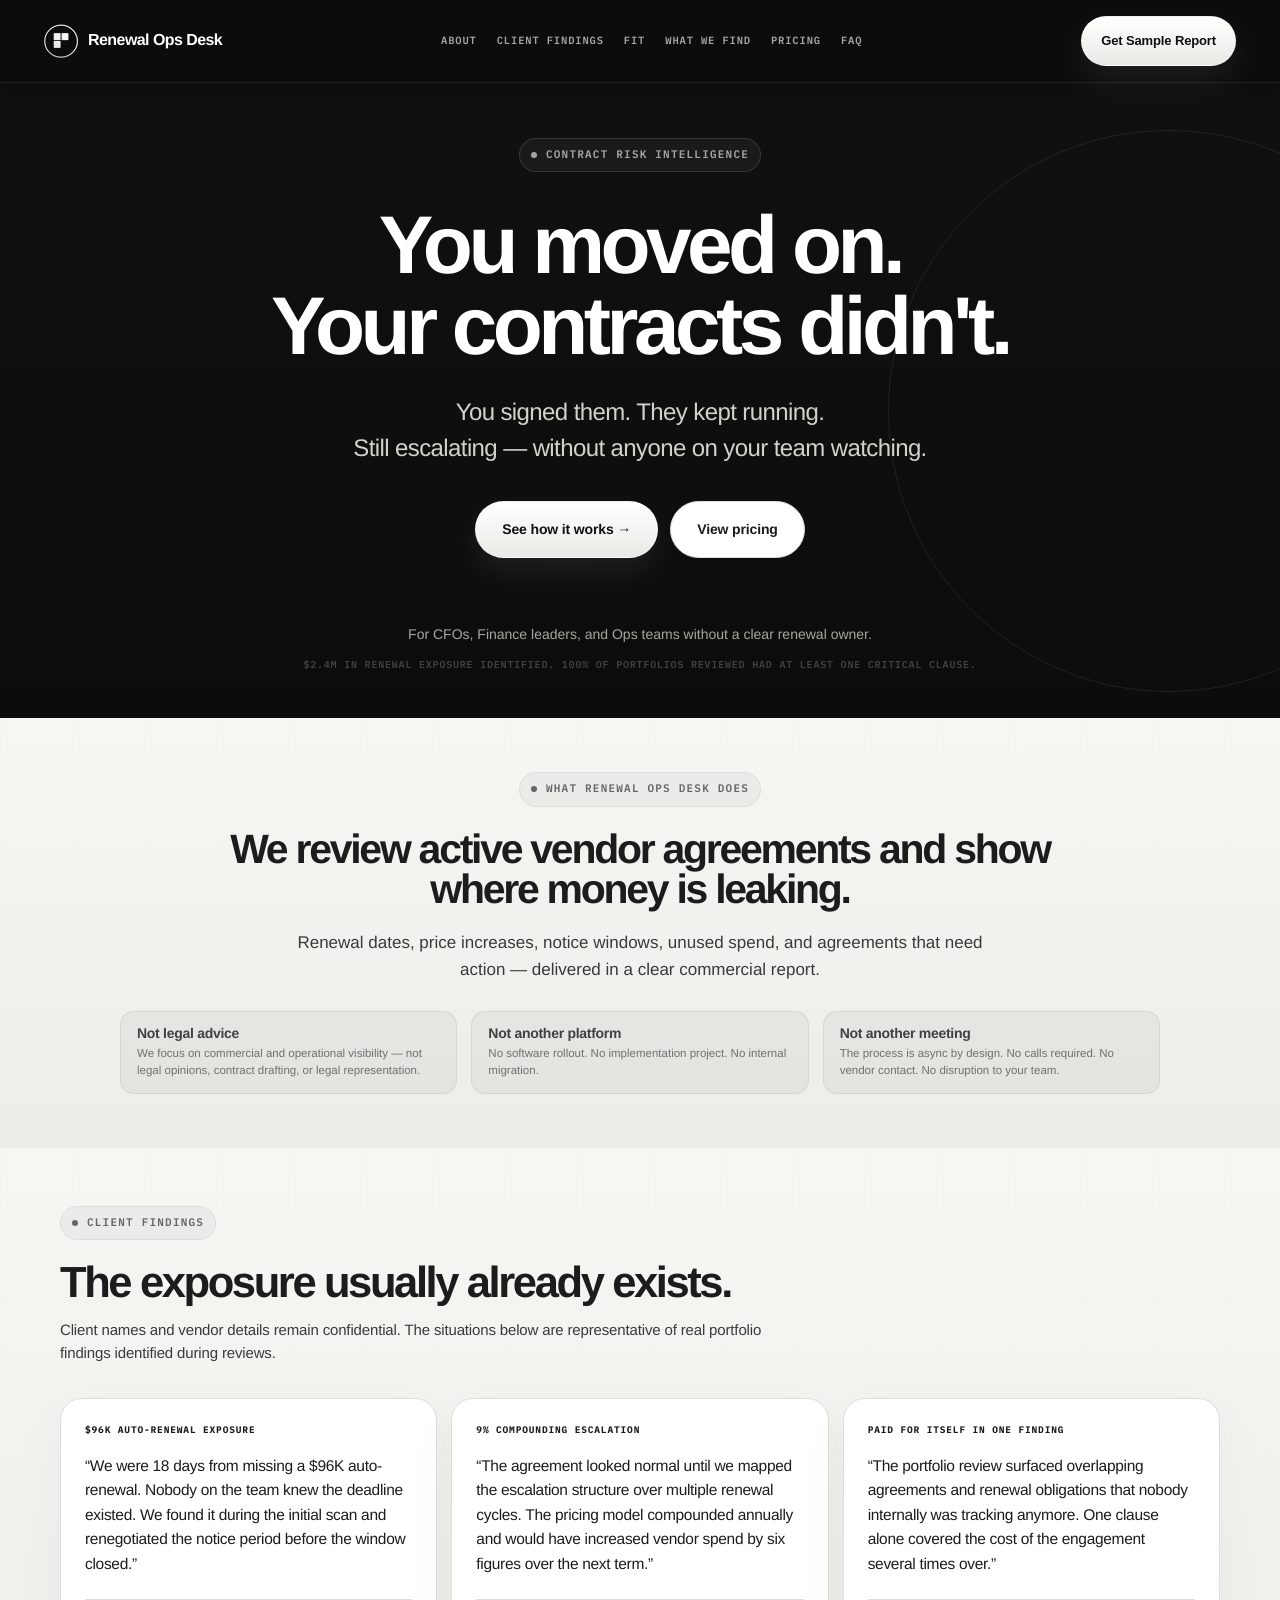
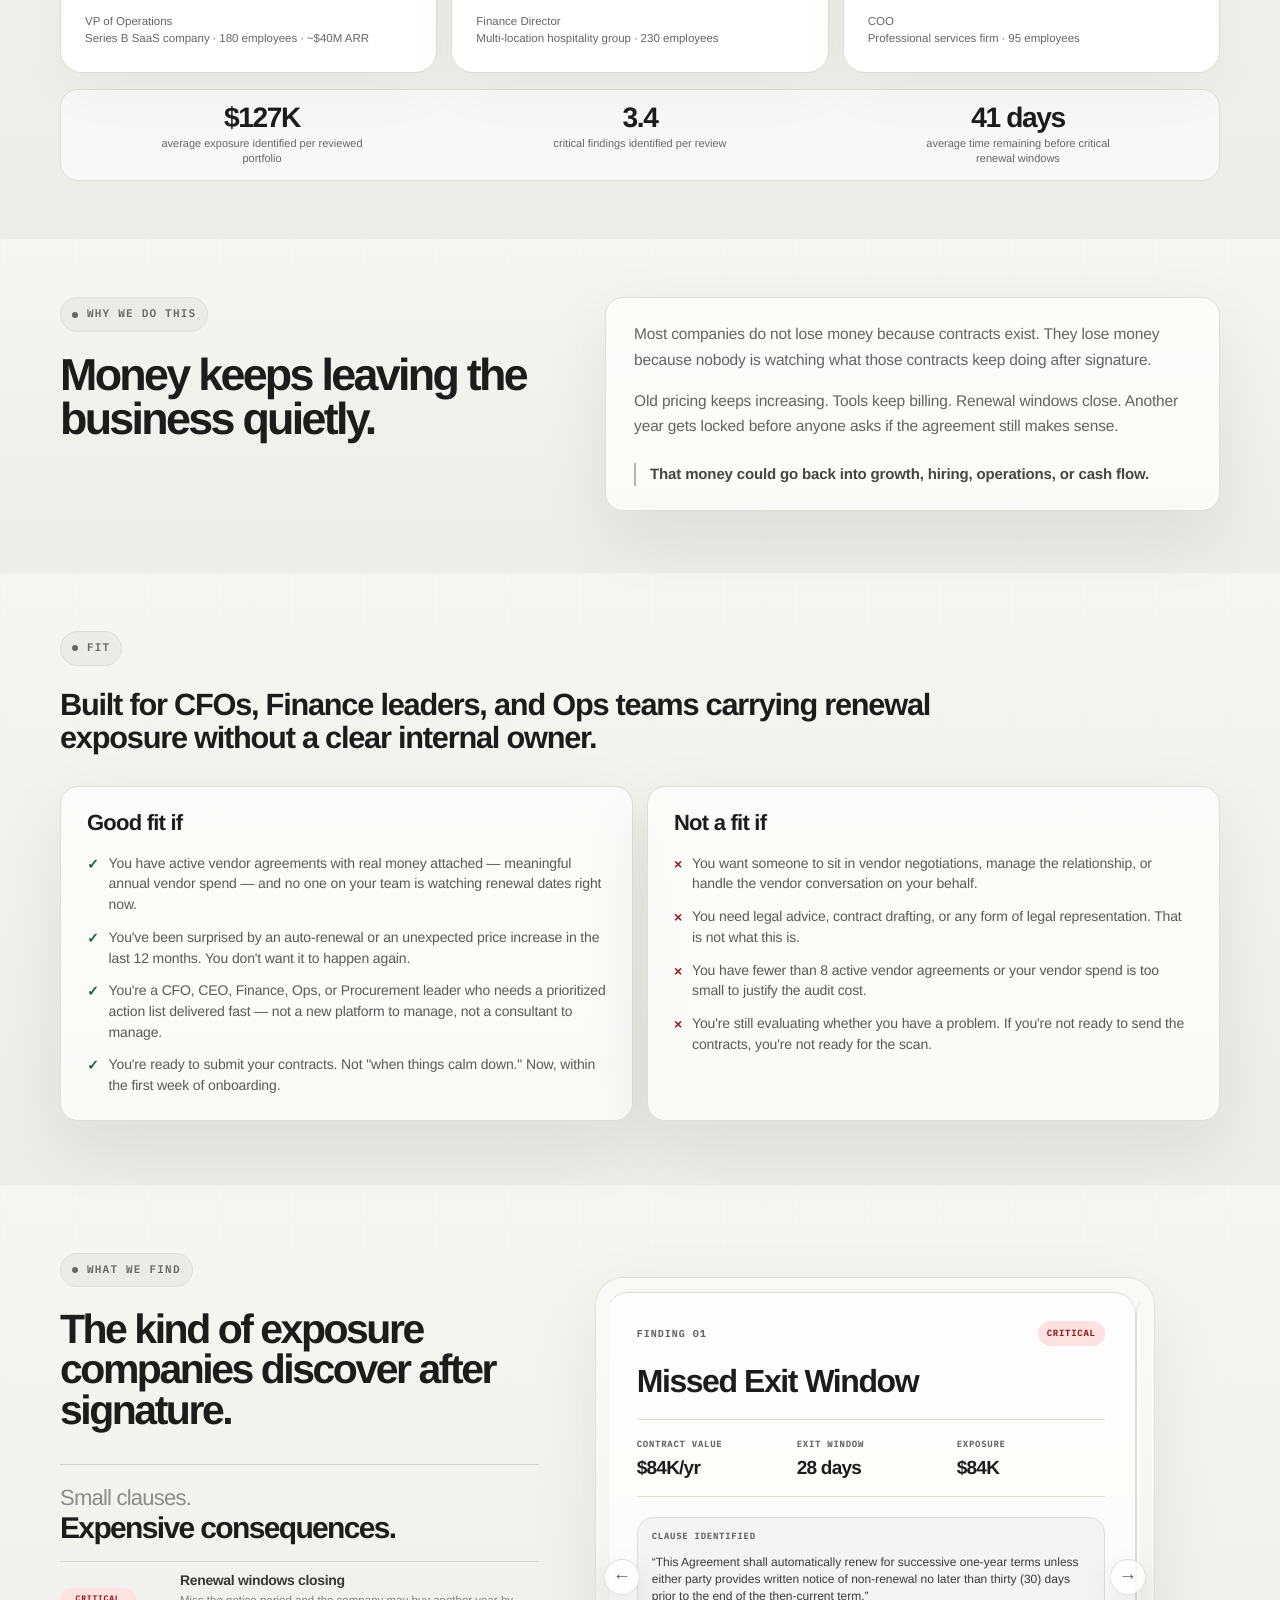
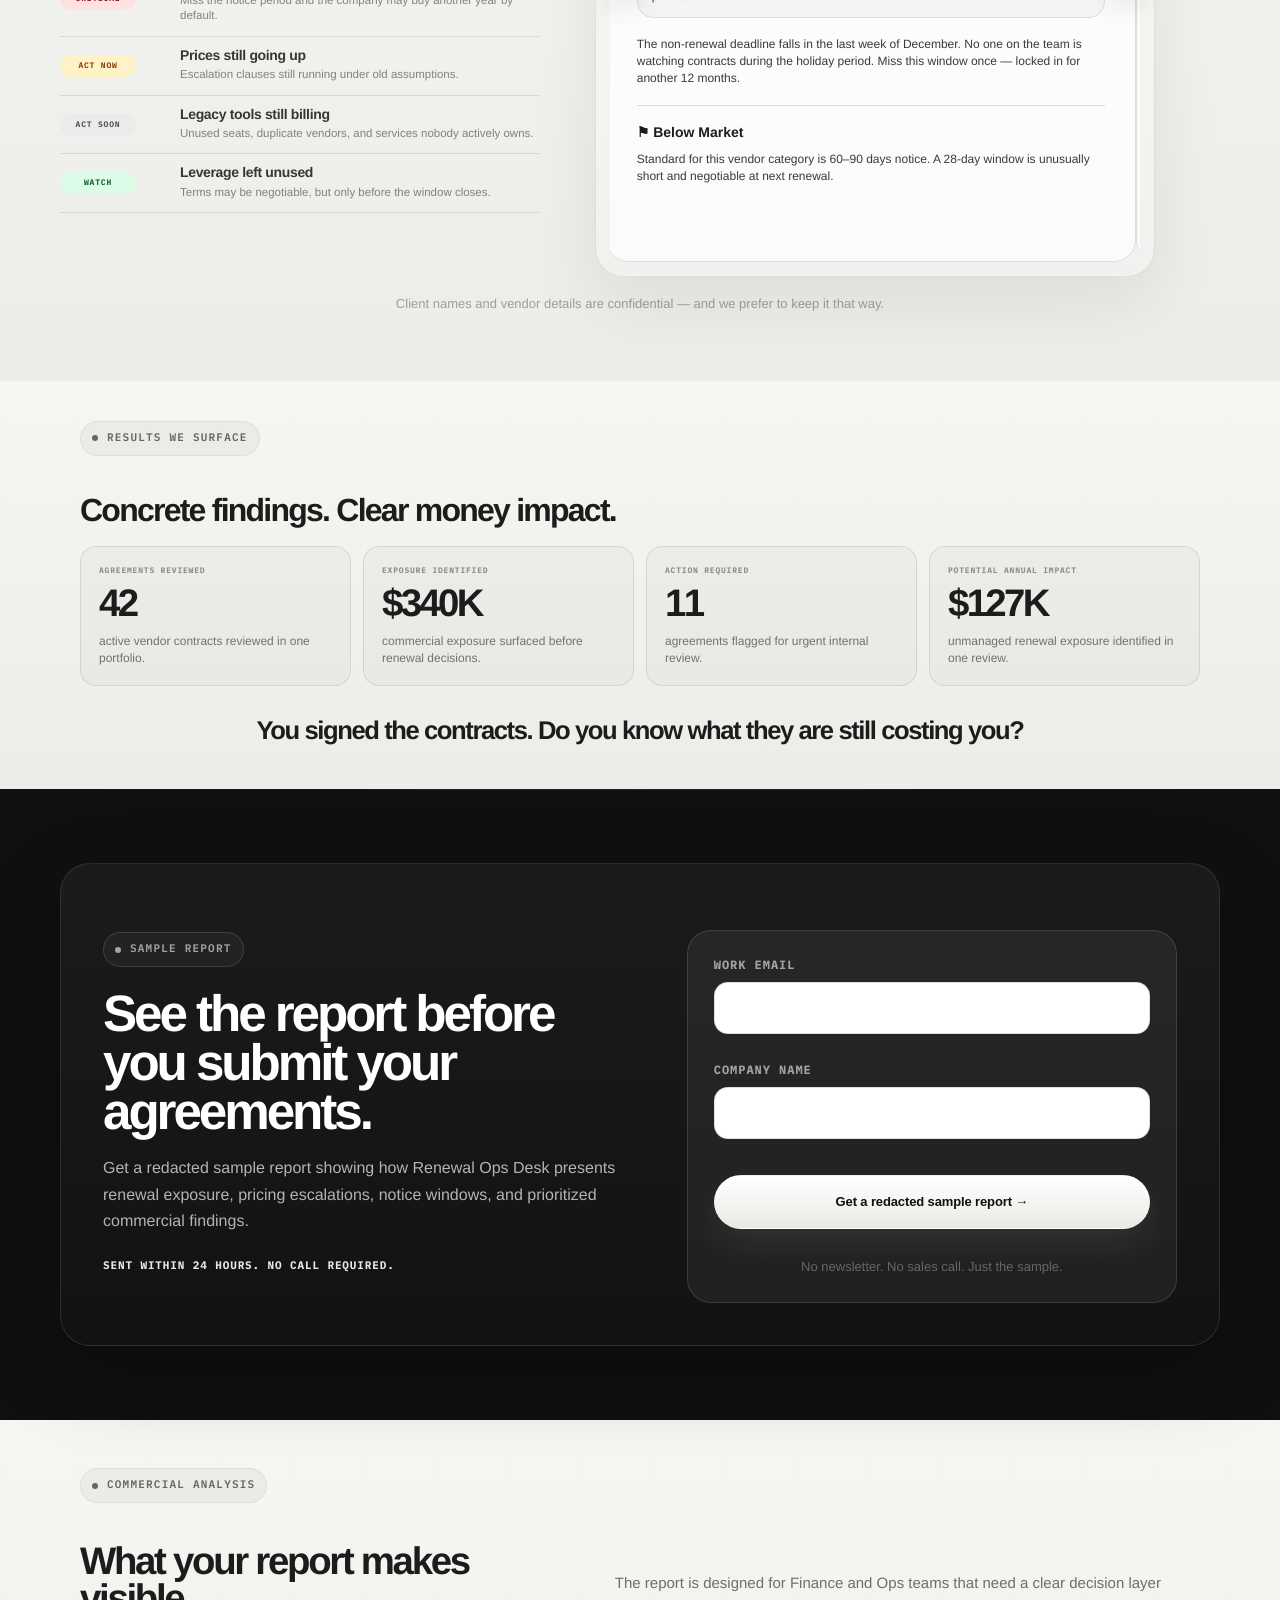
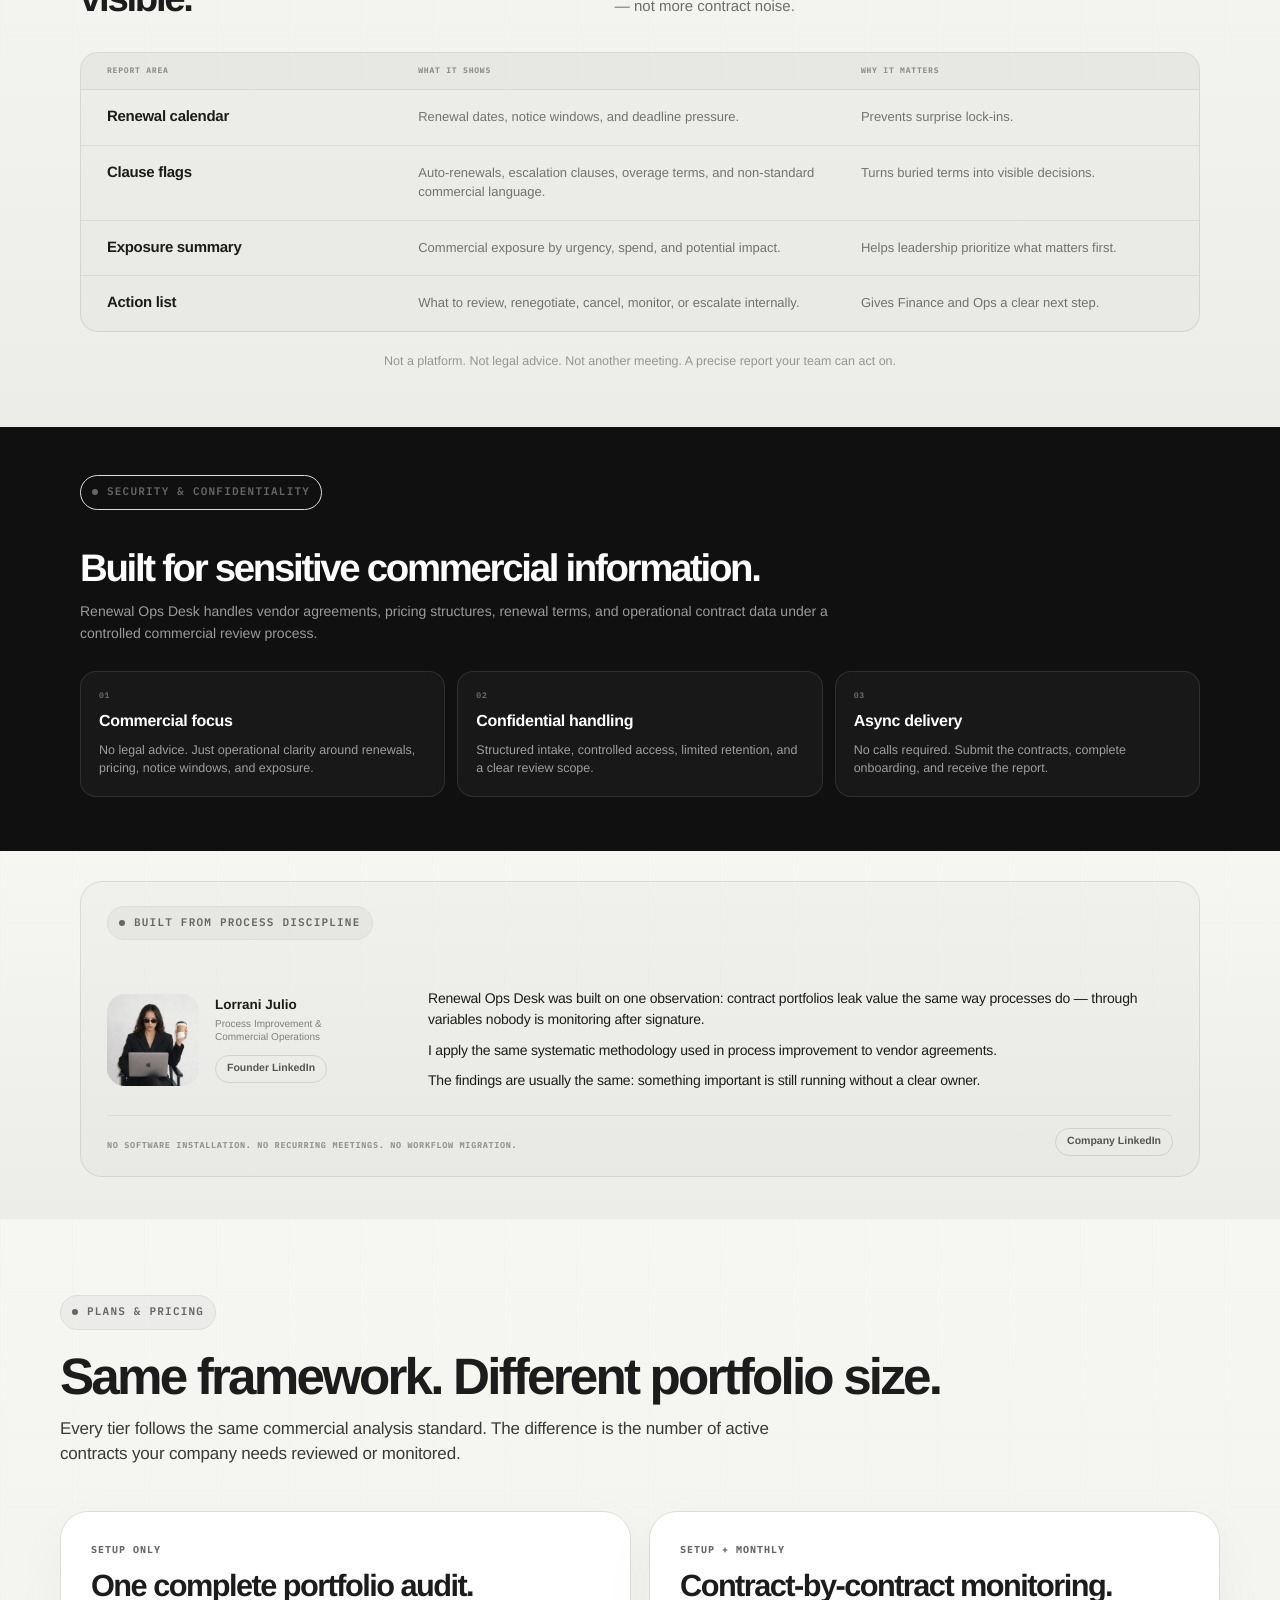
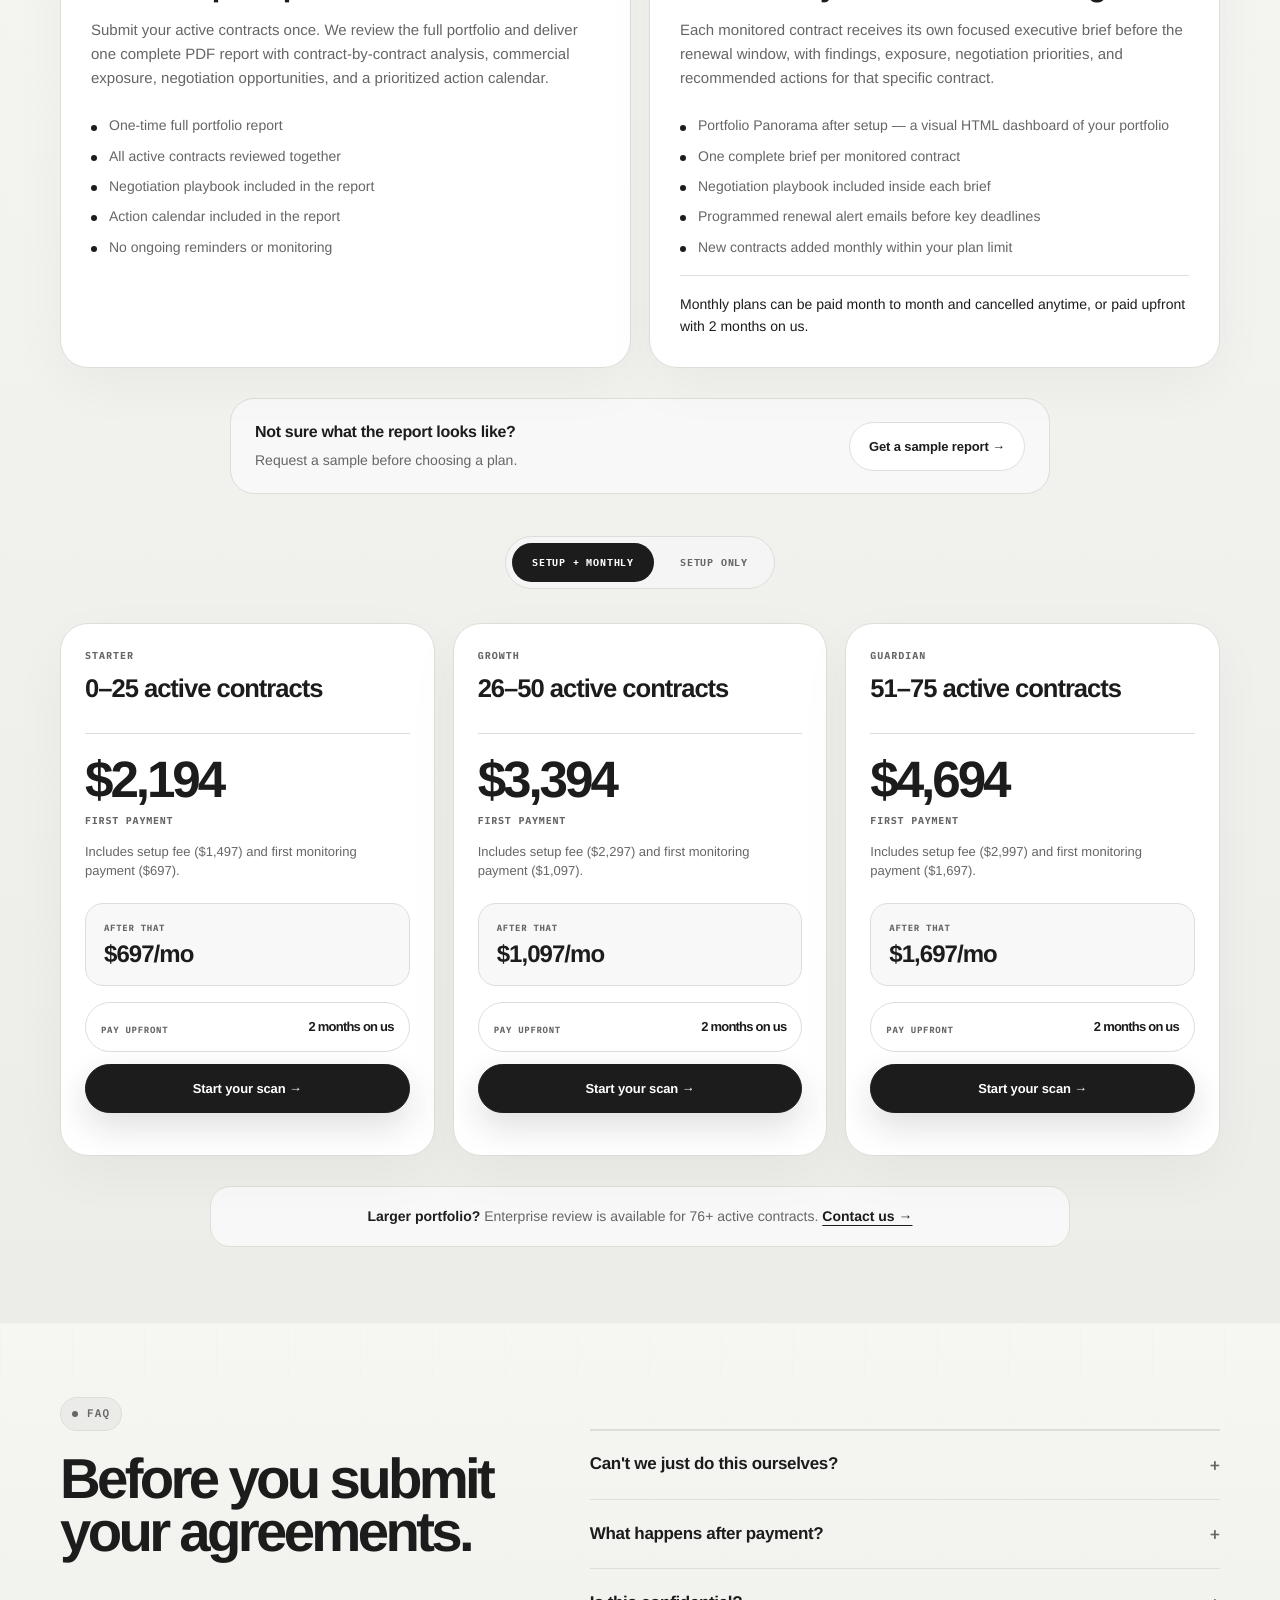
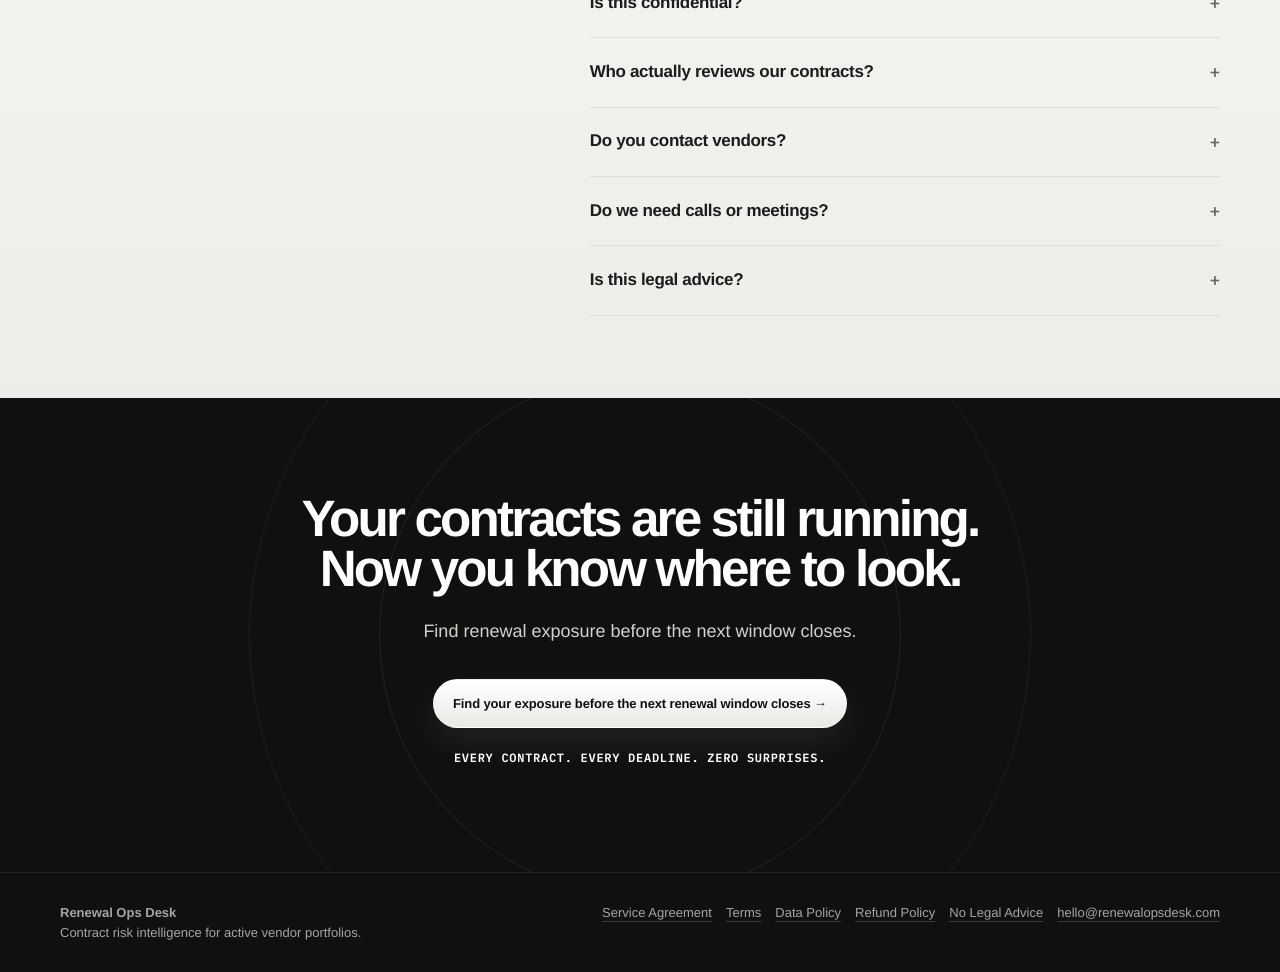
==== commit 4fc0a3f7: "Update index.html" ====
--- a/index.html
+++ b/index.html
@@ -23,8 +23,8 @@
   <div class="nav-links">
     <a href="#about">About</a>
     <a href="#proof">Client Findings</a>
+    <a href="#fit">Fit</a>
     <a href="#findings">What We Find</a>
-    <a href="#results">Results</a>
     <a href="#pricing">Pricing</a>
     <a href="#faq">FAQ</a>
 
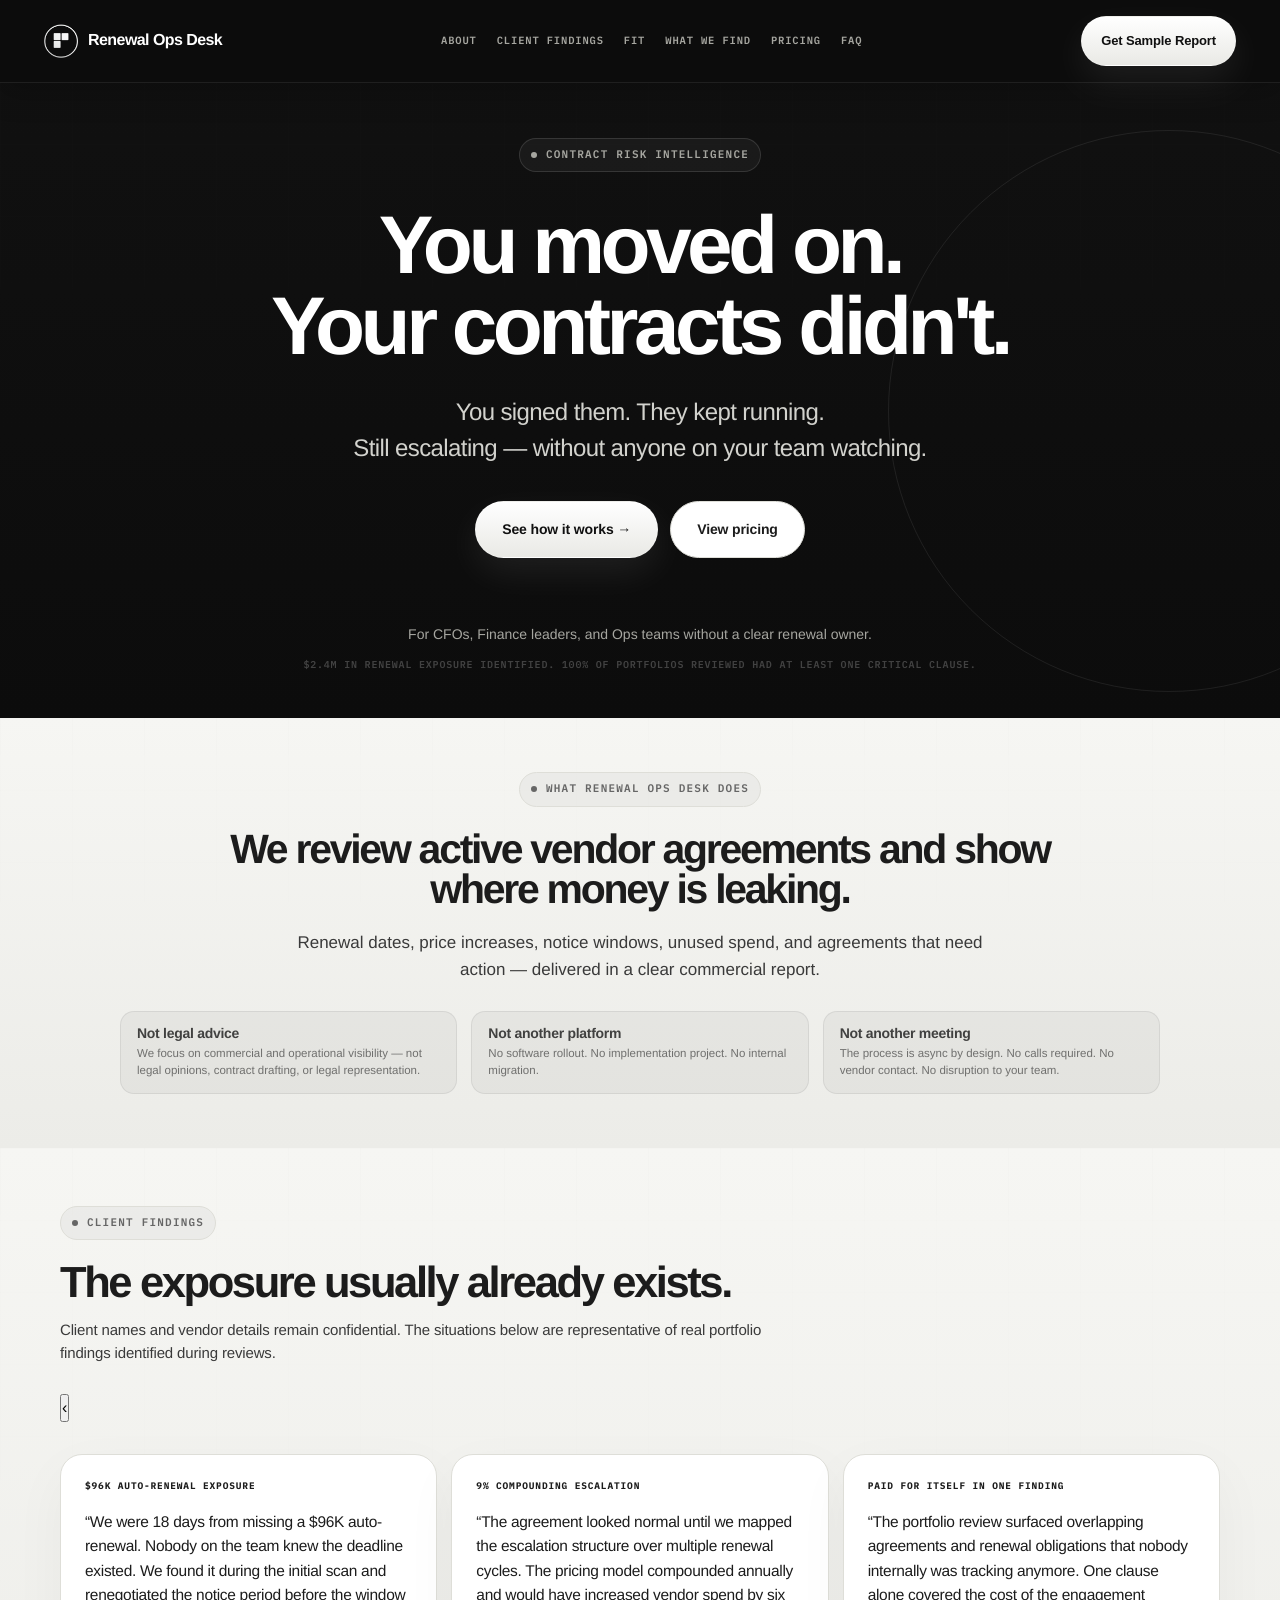
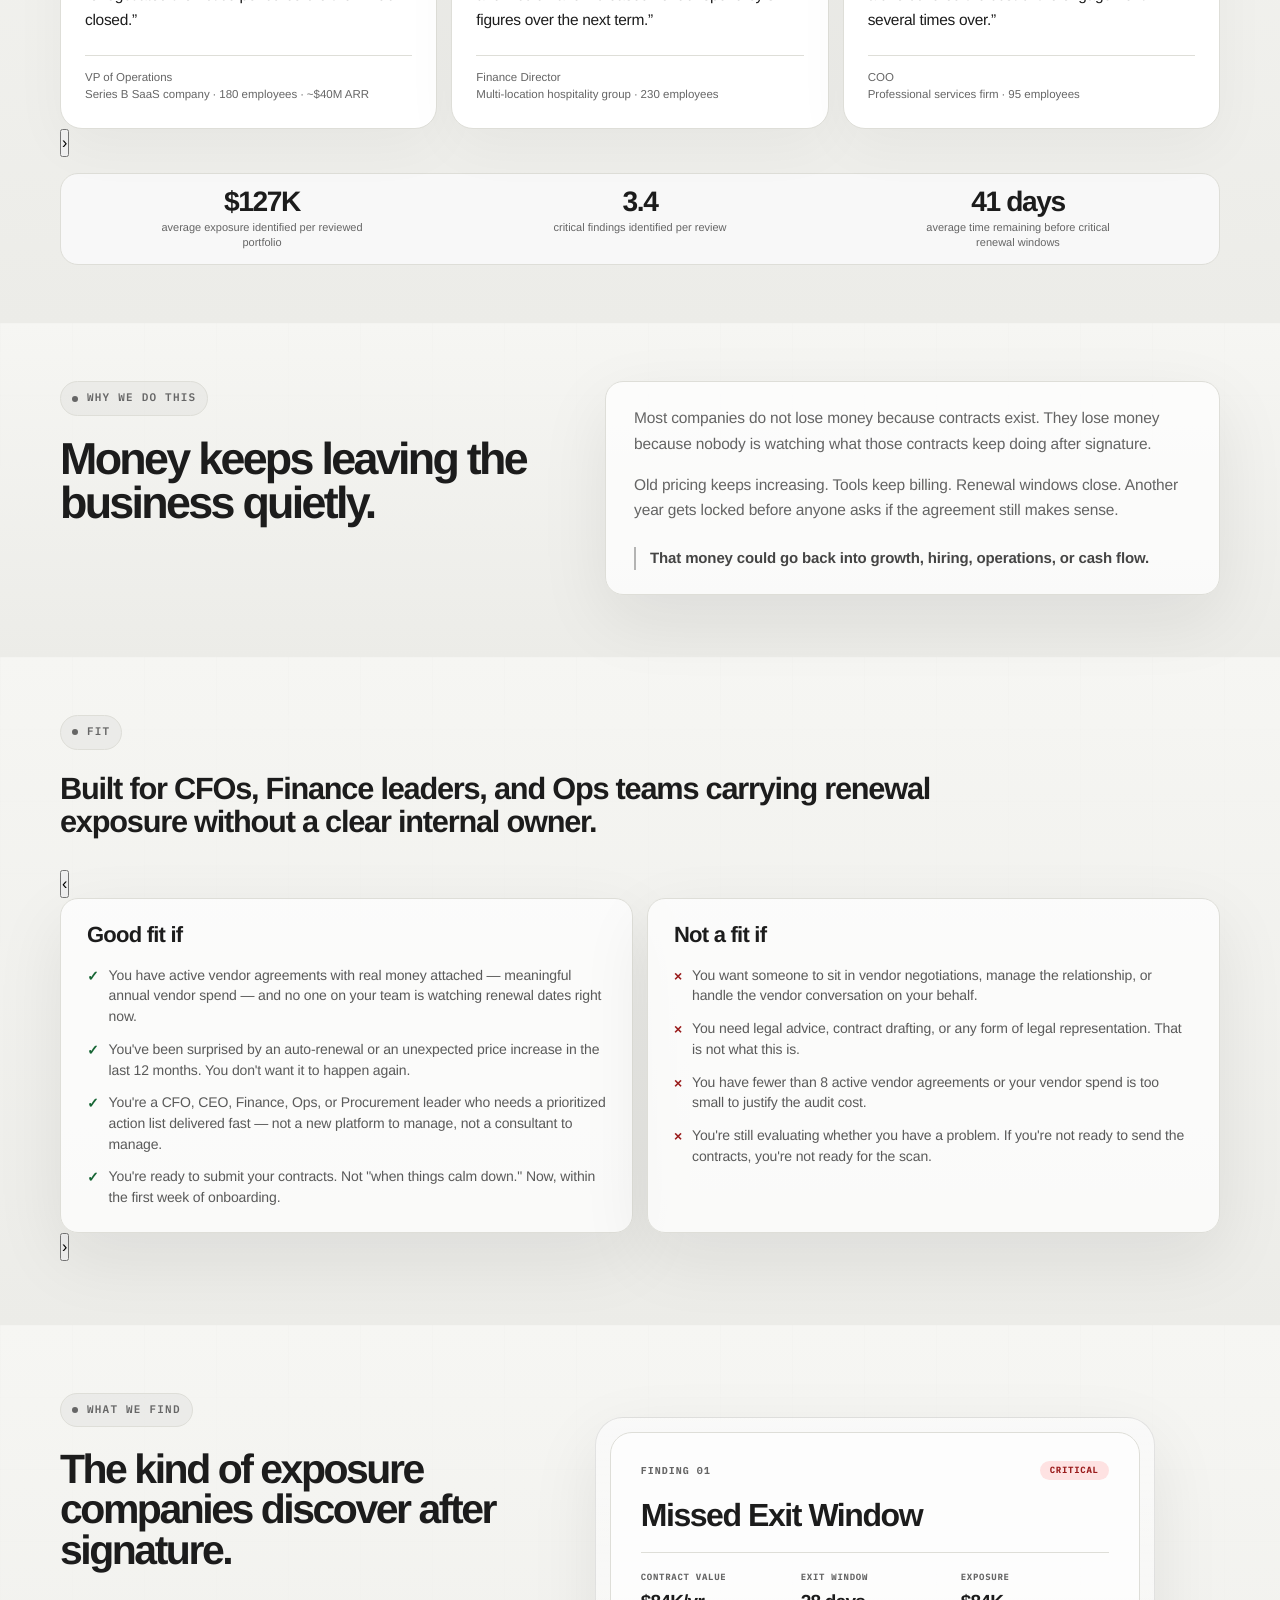
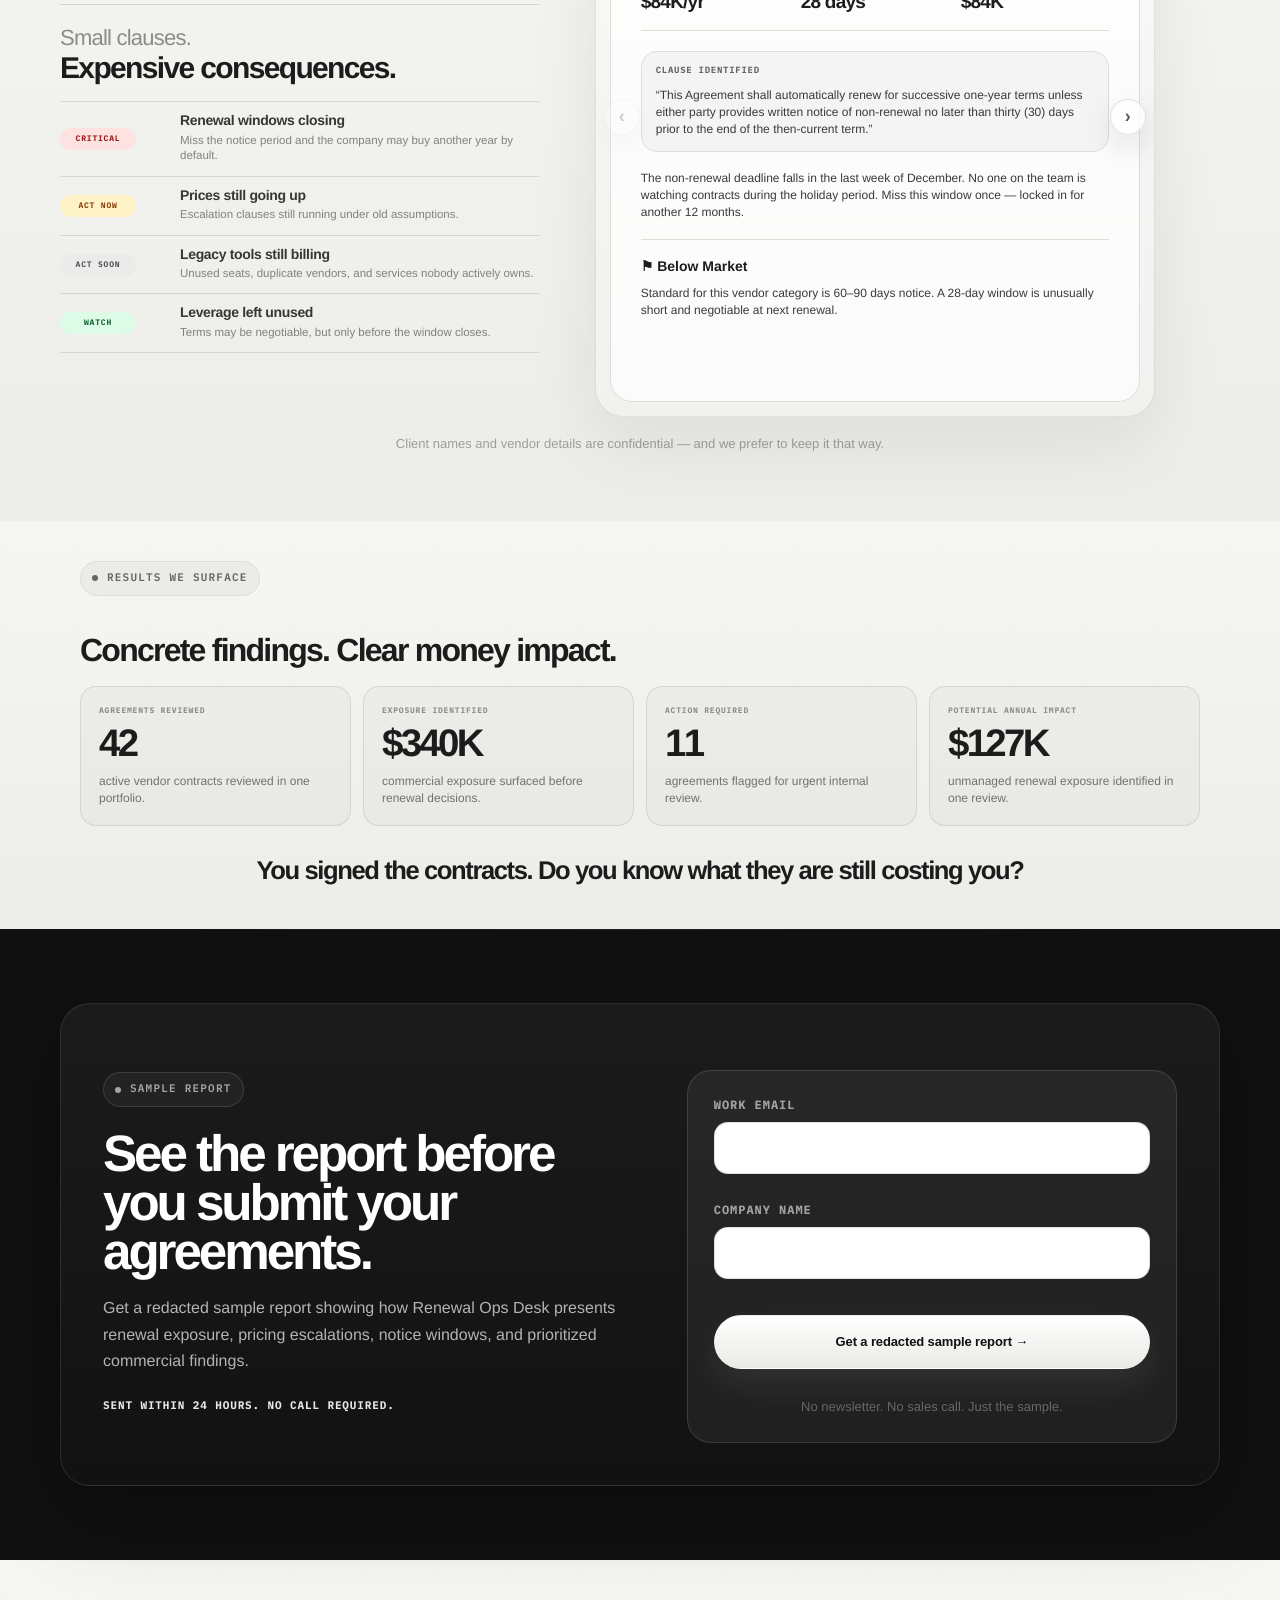
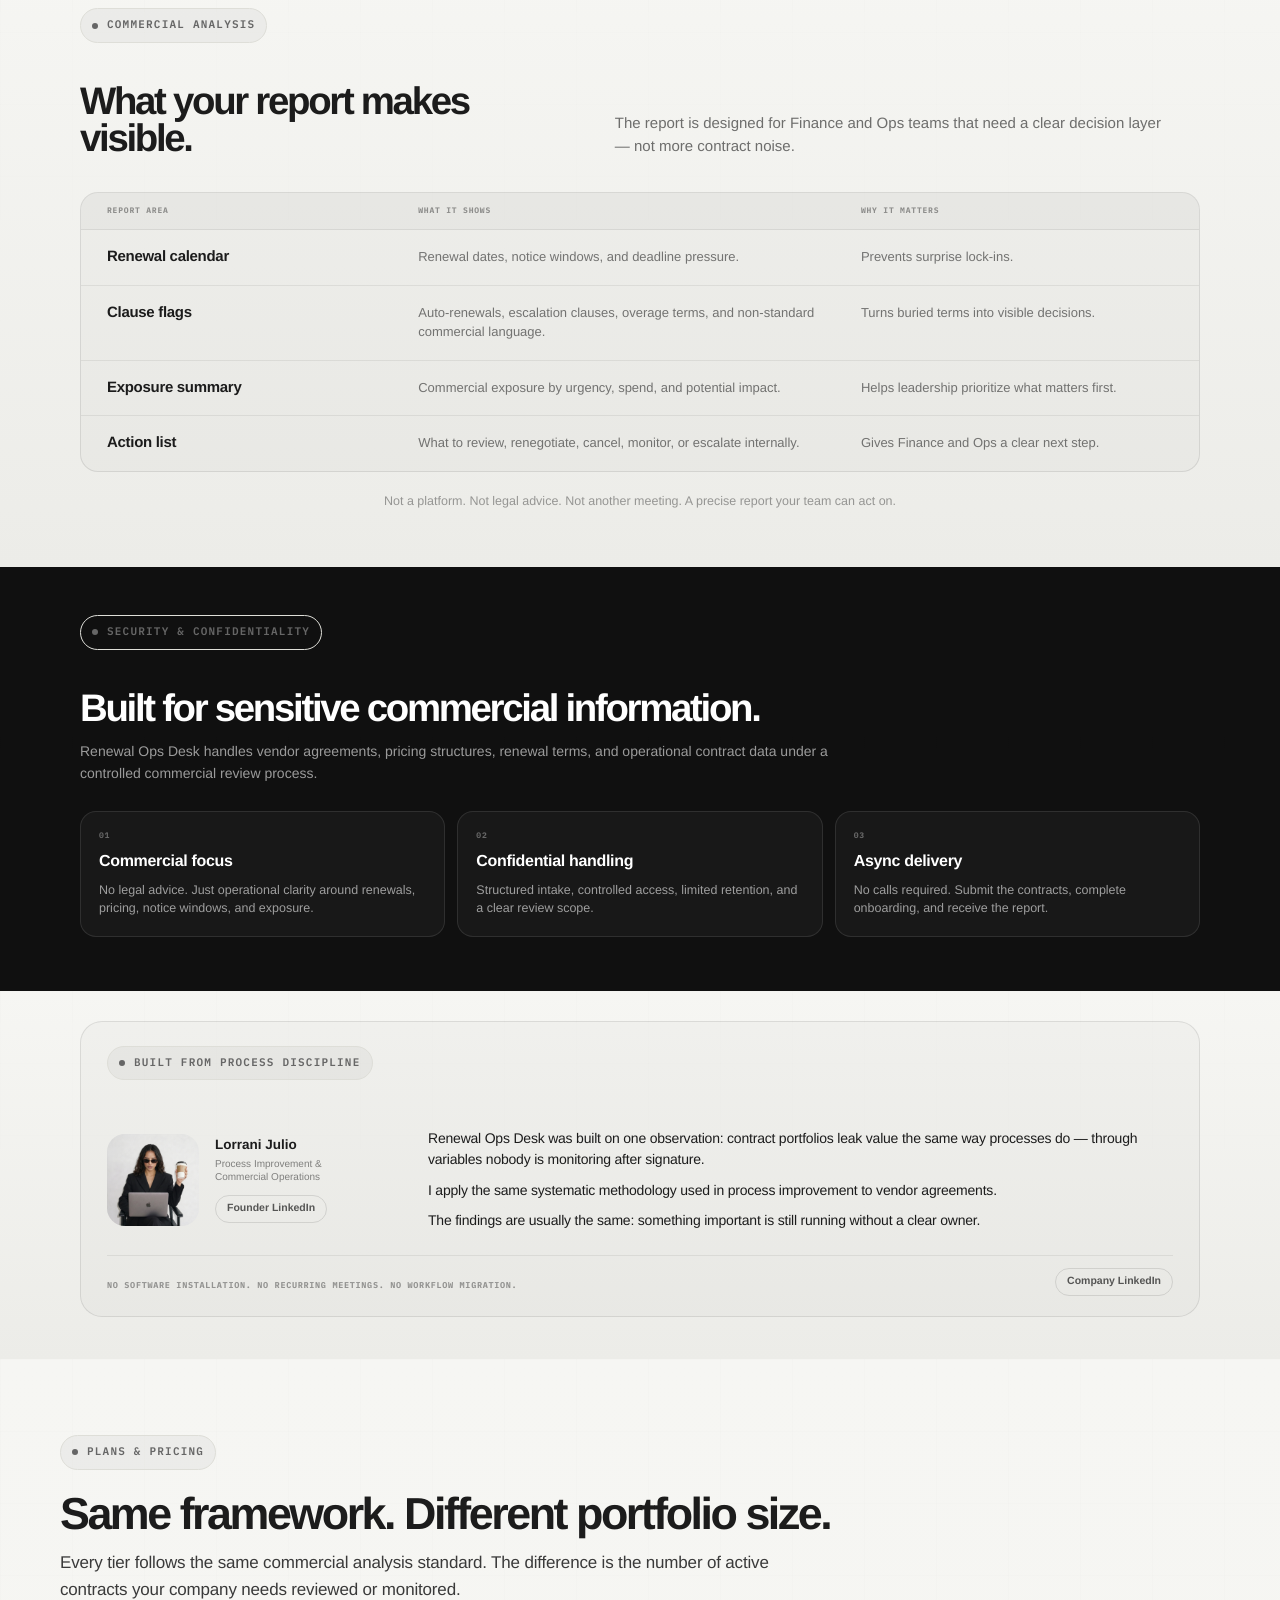
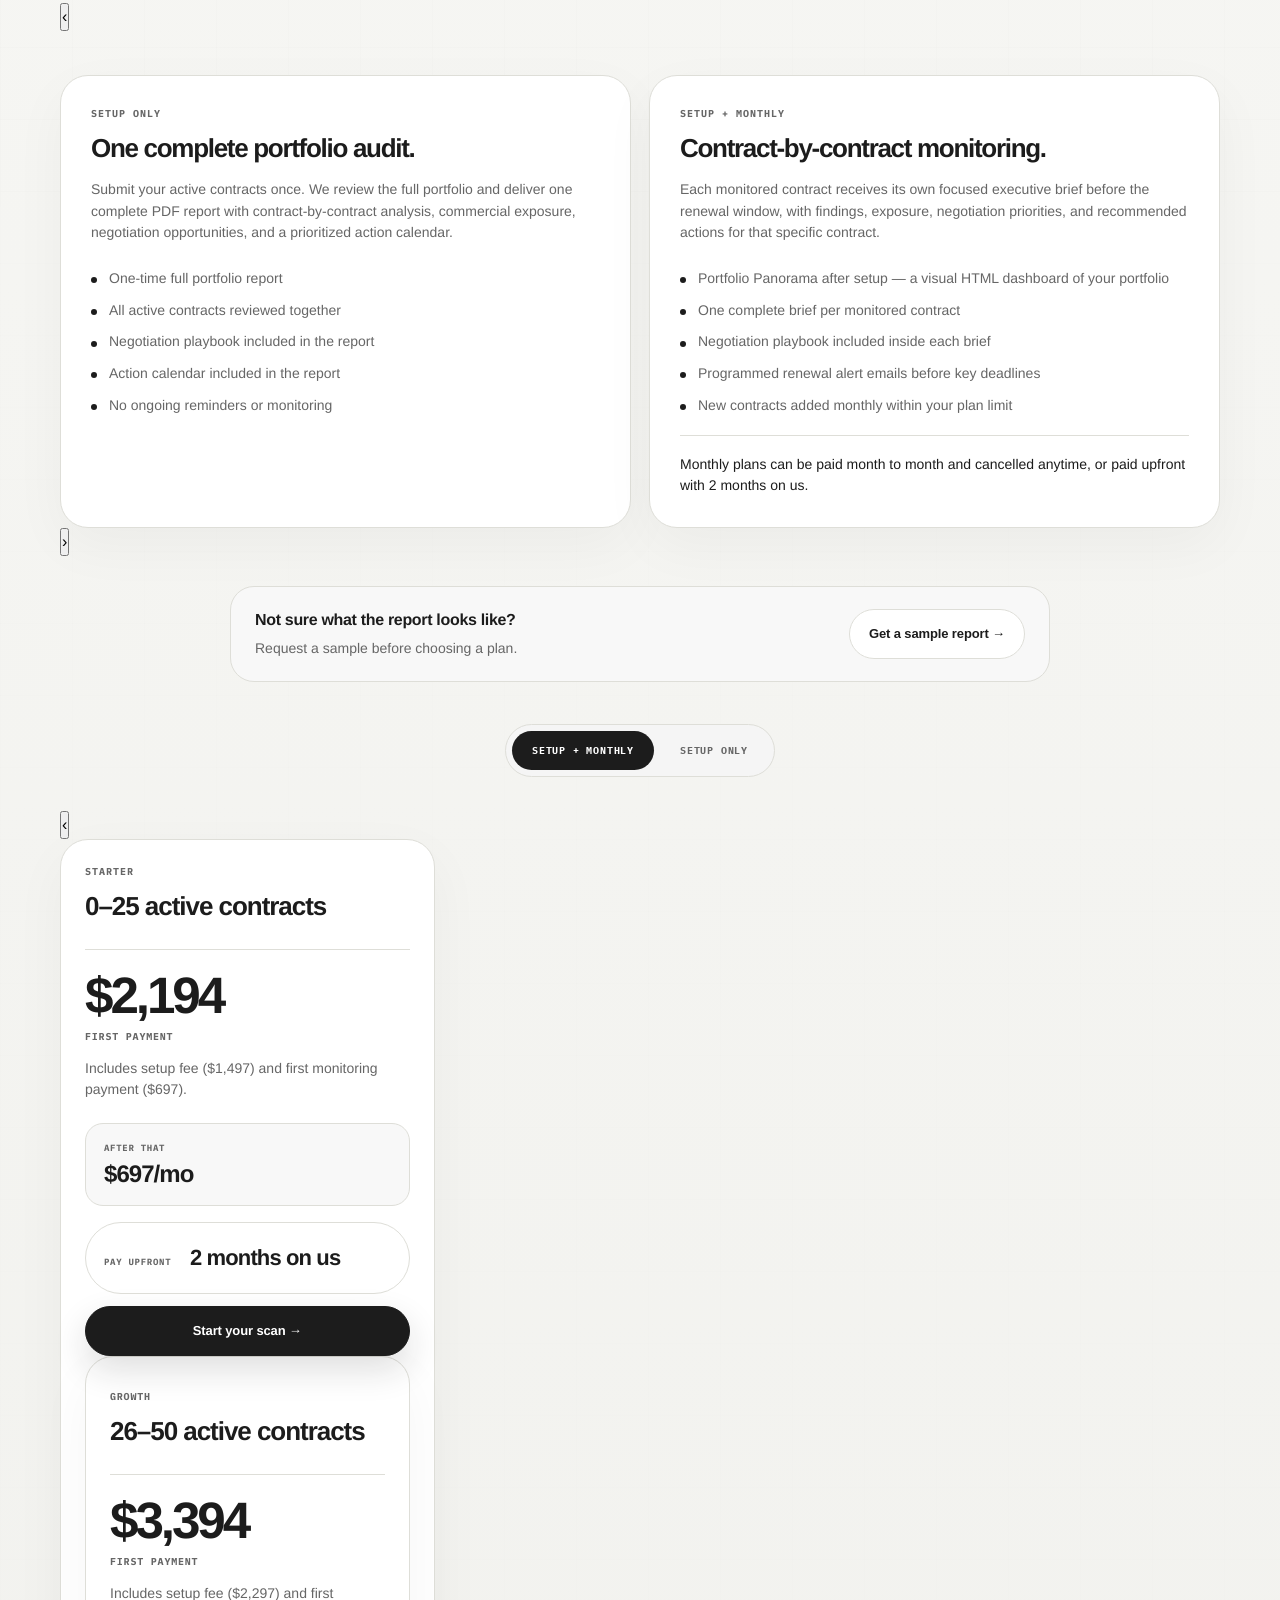
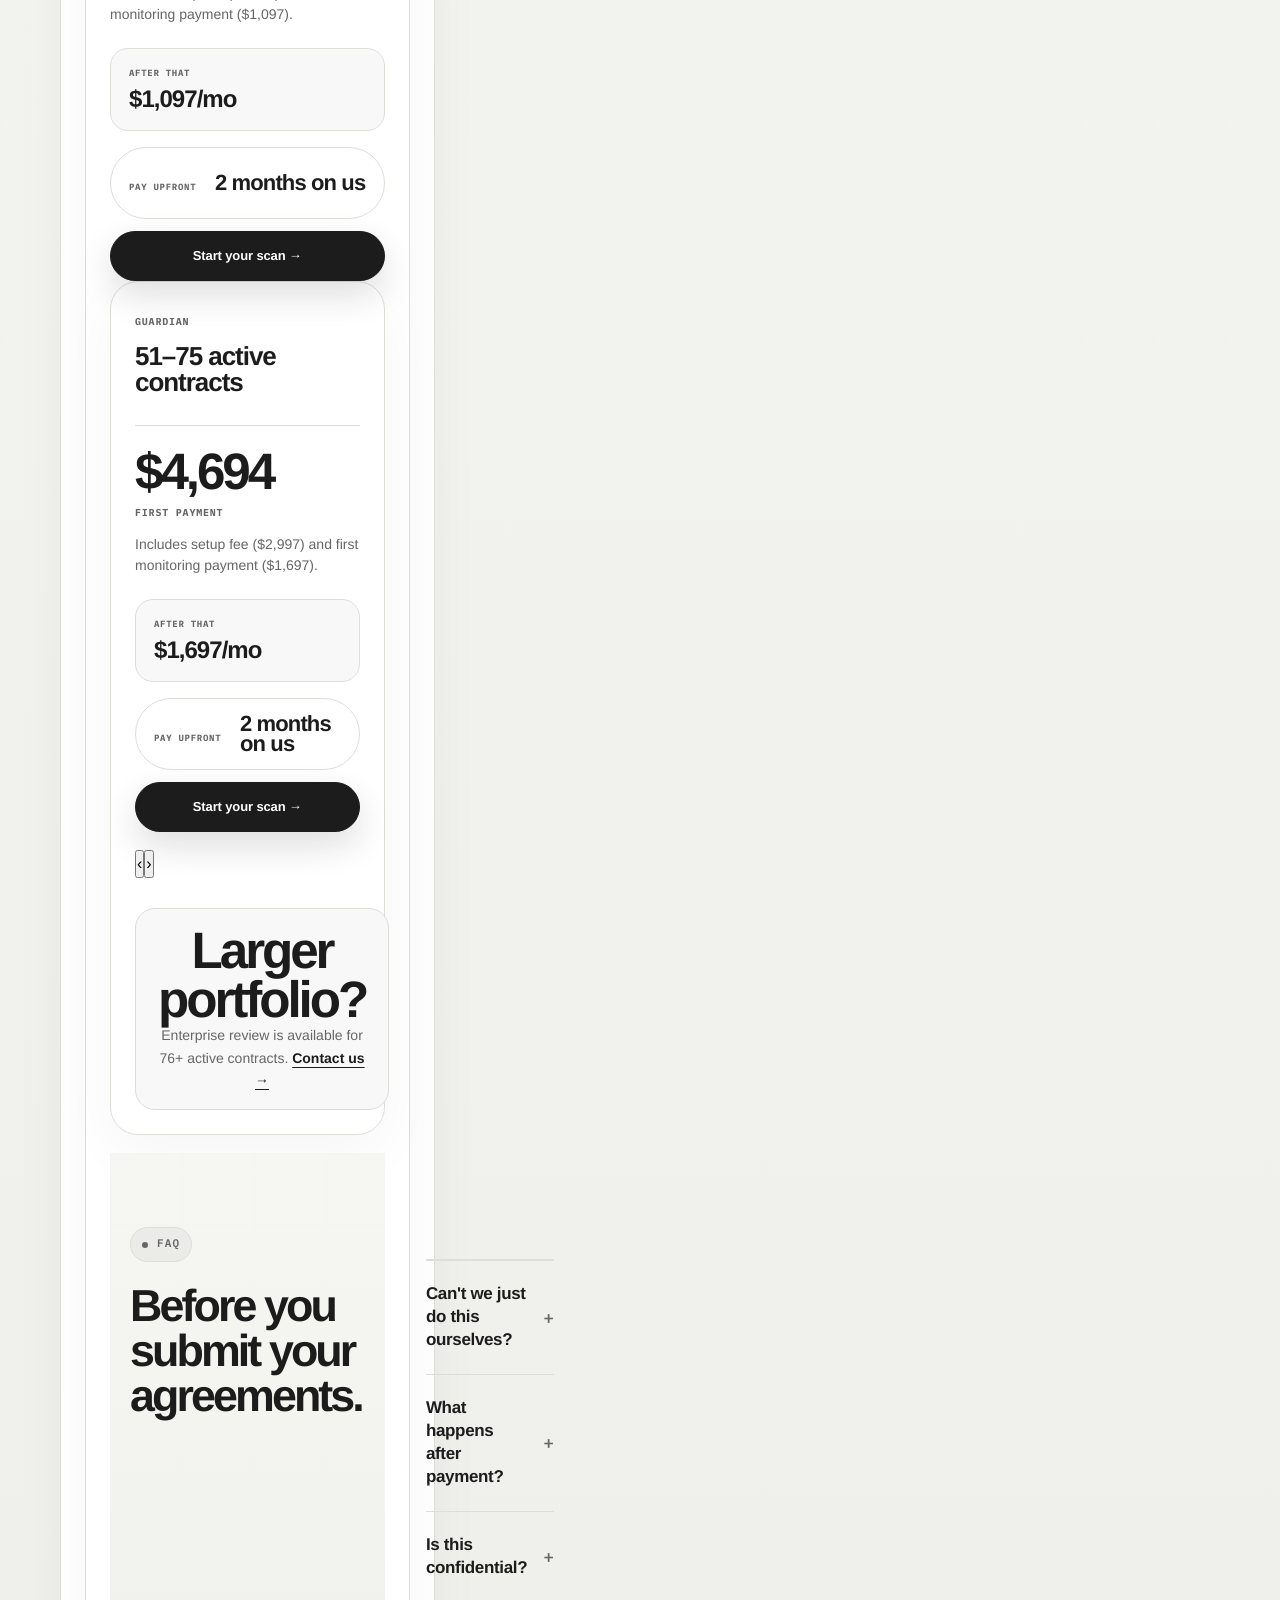
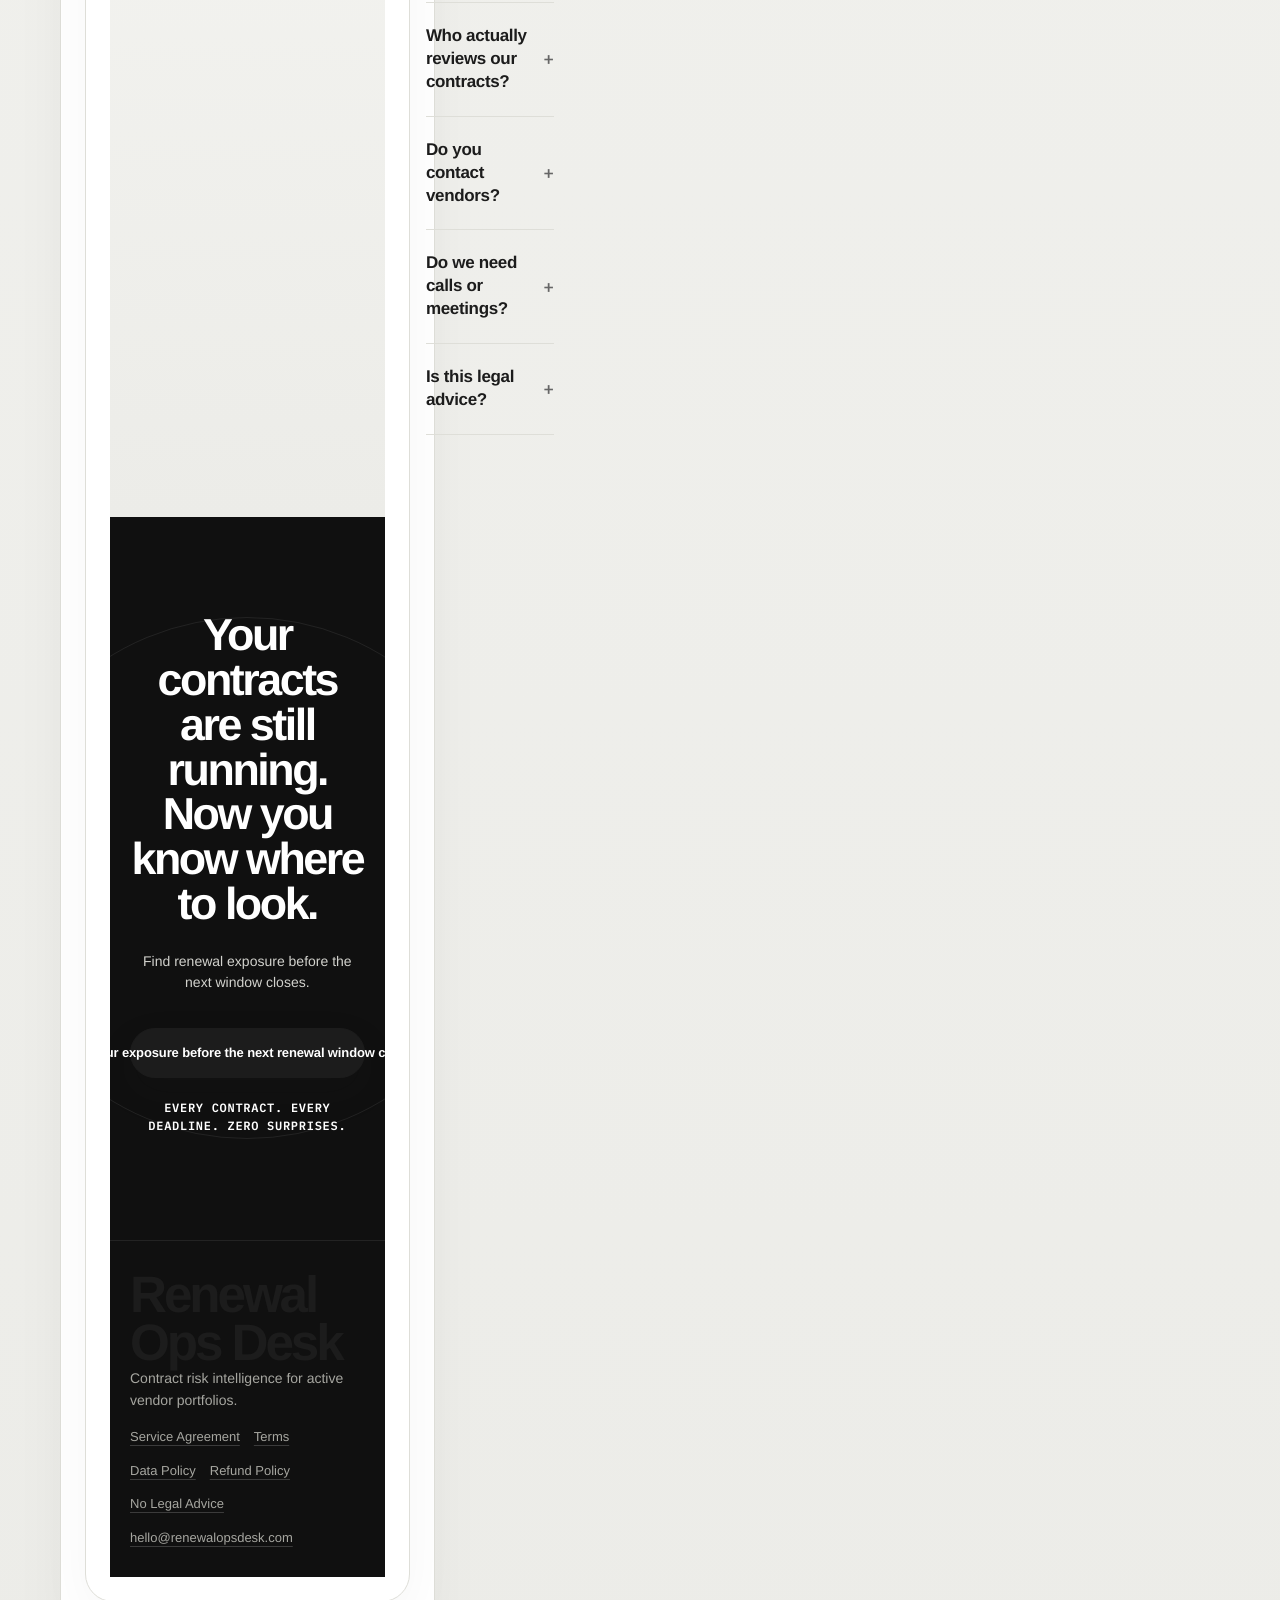
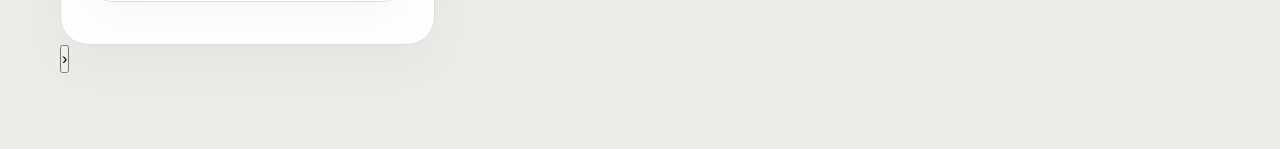
==== commit aeb15757: "Update index.html" ====
--- a/index.html
+++ b/index.html
@@ -1,1120 +1,890 @@
 <!DOCTYPE html>
 <html lang="en">
 <head>
-  <meta charset="UTF-8" />
- <meta name="viewport" content="width=device-width, initial-scale=1, viewport-fit=cover">
-
-  <title>Renewal Ops Desk | Contract Risk Intelligence</title>
-  <meta name="description" content="Renewal Ops Desk helps B2B teams find renewal exposure, pricing escalations, notice windows, and money leaks hidden inside active vendor agreements." />
-
-  <link rel="icon" href="/logo-mark.png" type="image/png" />
-  <link rel="apple-touch-icon" href="/logo-mark.png" />
- <link rel="stylesheet" href="/styles.css">
-<link rel="stylesheet" href="/mobile.css" media="screen and (max-width: 768px)">
+<meta charset="utf-8"/>
+<meta content="width=device-width, initial-scale=1, viewport-fit=cover" name="viewport"/>
+<title>Renewal Ops Desk | Contract Risk Intelligence</title>
+<meta content="Renewal Ops Desk helps B2B teams find renewal exposure, pricing escalations, notice windows, and money leaks hidden inside active vendor agreements." name="description"/>
+<link href="/logo-mark.png" rel="icon" type="image/png"/>
+<link href="/logo-mark.png" rel="apple-touch-icon"/>
+<link href="/styles.css" rel="stylesheet"/>
+<link href="/mobile.css" media="screen and (max-width: 768px)" rel="stylesheet"/>
 </head>
-
 <body>
 <nav class="nav">
-  <a href="/" class="brand" aria-label="Renewal Ops Desk home">
-    <img class="brand-mark" src="/logo-mark.png" alt="Renewal Ops Desk logo" />
-    <span>Renewal Ops Desk</span>
-  </a>
-
-  <div class="nav-links">
-    <a href="#about">About</a>
-    <a href="#proof">Client Findings</a>
-    <a href="#fit">Fit</a>
-    <a href="#findings">What We Find</a>
-    <a href="#pricing">Pricing</a>
-    <a href="#faq">FAQ</a>
-
-    <button class="mobile-nav-cta sample-modal-trigger" type="button">
+<a aria-label="Renewal Ops Desk home" class="brand" href="/">
+<img alt="Renewal Ops Desk logo" class="brand-mark" src="/logo-mark.png"/>
+<span>Renewal Ops Desk</span>
+</a>
+<div class="nav-links">
+<a href="#about">About</a>
+<a href="#proof">Client Findings</a>
+<a href="#fit">Fit</a>
+<a href="#findings">What We Find</a>
+<a href="#pricing">Pricing</a>
+<a href="#faq">FAQ</a>
+<button class="mobile-nav-cta sample-modal-trigger" type="button">
       Get Sample Report
     </button>
-  </div>
-
-  <button class="btn btn-primary nav-desktop-cta sample-modal-trigger" type="button">
+</div>
+<button class="btn btn-primary nav-desktop-cta sample-modal-trigger" type="button">
     Get Sample Report
   </button>
-
-  <button class="mobile-menu-toggle" type="button" aria-label="Open menu">
-    <span></span>
-  </button>
+<button aria-label="Open menu" class="mobile-menu-toggle" type="button">
+<span></span>
+</button>
 </nav>
-
-  <main>
-
-  <!-- HERO -->
+<main>
+<!-- HERO -->
 <section class="hero">
-  <div class="container hero-centered">
-    <div class="badge">Contract Risk Intelligence</div>
-
-    <h1>You moved on.<br />Your contracts didn't.</h1>
-
-    <p class="hero-subheadline">
-      You signed them. They kept running.<br />
+<div class="container hero-centered">
+<div class="badge">Contract Risk Intelligence</div>
+<h1>You moved on.<br/>Your contracts didn't.</h1>
+<p class="hero-subheadline">
+      You signed them. They kept running.<br/>
       Still escalating — without anyone on your team watching.
     </p>
-
-    <div class="hero-actions">
-      <a class="btn btn-primary" href="#about">See how it works →</a>
-      <a class="btn btn-secondary" href="#pricing">View pricing</a>
-    </div>
-
-    <p class="secondary-line">
+<div class="hero-actions">
+<a class="btn btn-primary" href="#about">See how it works →</a>
+<a class="btn btn-secondary" href="#pricing">View pricing</a>
+</div>
+<p class="secondary-line">
       For CFOs, Finance leaders, and Ops teams without a clear renewal owner.
     </p>
-
-    <p class="hero-metrics-line">
+<p class="hero-metrics-line">
       $2.4M in renewal exposure identified. 100% of portfolios reviewed had at least one critical clause.
     </p>
-  </div>
-</section>
-
-    <!-- ABOUT COMPACT -->
+</div>
+</section>
+<!-- ABOUT COMPACT -->
 <section class="section light about-compact" id="about">
-  <div class="container">
-    <div class="compact-intro">
-      <div class="eyebrow">What Renewal Ops Desk does</div>
-
-      <h2>
+<div class="container">
+<div class="compact-intro">
+<div class="eyebrow">What Renewal Ops Desk does</div>
+<h2>
         We review active vendor agreements and show where money is leaking.
       </h2>
-
-      <p>
+<p>
         Renewal dates, price increases, notice windows, unused spend, and agreements that need action — delivered in a clear commercial report.
       </p>
-    </div>
-
-    <div class="about-service-cards">
-      <article class="about-service-card light-card">
-        <h3>Not legal advice</h3>
-        <p>
+</div>
+<div class="about-service-cards">
+<article class="about-service-card light-card">
+<h3>Not legal advice</h3>
+<p>
           We focus on commercial and operational visibility — not legal opinions, contract drafting, or legal representation.
         </p>
-      </article>
-
-      <article class="about-service-card light-card">
-        <h3>Not another platform</h3>
-        <p>
+</article>
+<article class="about-service-card light-card">
+<h3>Not another platform</h3>
+<p>
           No software rollout. No implementation project. No internal migration.
         </p>
-      </article>
-
-      <article class="about-service-card light-card">
-        <h3>Not another meeting</h3>
-        <p>
+</article>
+<article class="about-service-card light-card">
+<h3>Not another meeting</h3>
+<p>
           The process is async by design. No calls required. No vendor contact. No disruption to your team.
         </p>
-      </article>
-    </div>
-  </div>
-</section>
-
-   <!-- TESTIMONIALS / SOCIAL PROOF -->
+</article>
+</div>
+</div>
+</section>
+<!-- TESTIMONIALS / SOCIAL PROOF -->
 <section class="section light proof-section" id="proof">
-  <div class="container">
-    <div class="section-head centered">
-      <span class="eyebrow">CLIENT FINDINGS</span>
-
-      <h2 class="section-title">
+<div class="container">
+<div class="section-head centered">
+<span class="eyebrow">CLIENT FINDINGS</span>
+<h2 class="section-title">
         The exposure usually already exists.
       </h2>
-
-      <p class="section-lead">
+<p class="section-lead">
         Client names and vendor details remain confidential. The situations below are representative of real portfolio findings identified during reviews.
       </p>
-    </div>
-
-    <div class="proof-grid">
-      <!-- CARD 1 -->
-
-      <article class="proof-card">
-        <div class="proof-amount">
+</div>
+<div class="mobile-carousel-shell" data-mobile-carousel="client-findings"><button aria-label="Previous card" class="mobile-carousel-arrow mobile-carousel-prev" type="button">‹</button><div class="proof-grid mobile-carousel-track">
+<!-- CARD 1 -->
+<article class="proof-card">
+<div class="proof-amount">
           $96K auto-renewal exposure
         </div>
-
-        <blockquote>
+<blockquote>
           “We were 18 days from missing a $96K auto-renewal. Nobody on the team knew the deadline existed. We found it during the initial scan and renegotiated the notice period before the window closed.”
         </blockquote>
-
-        <div class="proof-meta">
-          VP of Operations<br>
+<div class="proof-meta">
+          VP of Operations<br/>
           Series B SaaS company · 180 employees · ~$40M ARR
         </div>
-      </article>
-
-      <!-- CARD 2 -->
-
-      <article class="proof-card">
-        <div class="proof-amount">
+</article>
+<!-- CARD 2 -->
+<article class="proof-card">
+<div class="proof-amount">
           9% compounding escalation
         </div>
-
-        <blockquote>
+<blockquote>
           “The agreement looked normal until we mapped the escalation structure over multiple renewal cycles. The pricing model compounded annually and would have increased vendor spend by six figures over the next term.”
         </blockquote>
-
-        <div class="proof-meta">
-          Finance Director<br>
+<div class="proof-meta">
+          Finance Director<br/>
           Multi-location hospitality group · 230 employees
         </div>
-      </article>
-
-      <!-- CARD 3 -->
-
-      <article class="proof-card">
-        <div class="proof-amount">
+</article>
+<!-- CARD 3 -->
+<article class="proof-card">
+<div class="proof-amount">
           Paid for itself in one finding
         </div>
-
-        <blockquote>
+<blockquote>
           “The portfolio review surfaced overlapping agreements and renewal obligations that nobody internally was tracking anymore. One clause alone covered the cost of the engagement several times over.”
         </blockquote>
-
-        <div class="proof-meta">
-          COO<br>
+<div class="proof-meta">
+          COO<br/>
           Professional services firm · 95 employees
         </div>
-      </article>
-    </div>
-
-    <!-- AGGREGATE PROOF -->
-
-    <div class="proof-stats">
-      <div class="proof-stat">
-        <strong>$127K</strong>
-        <span>average exposure identified per reviewed portfolio</span>
-      </div>
-
-      <div class="proof-stat">
-        <strong>3.4</strong>
-        <span>critical findings identified per review</span>
-      </div>
-
-      <div class="proof-stat">
-        <strong>41 days</strong>
-        <span>average time remaining before critical renewal windows</span>
-      </div>
-    </div>
-  </div>
-</section>
-
-  <!-- WHY WE DO THIS -->
+</article>
+</div><button aria-label="Next card" class="mobile-carousel-arrow mobile-carousel-next" type="button">›</button></div>
+<!-- AGGREGATE PROOF -->
+<div class="proof-stats">
+<div class="proof-stat">
+<strong>$127K</strong>
+<span>average exposure identified per reviewed portfolio</span>
+</div>
+<div class="proof-stat">
+<strong>3.4</strong>
+<span>critical findings identified per review</span>
+</div>
+<div class="proof-stat">
+<strong>41 days</strong>
+<span>average time remaining before critical renewal windows</span>
+</div>
+</div>
+</div>
+</section>
+<!-- WHY WE DO THIS -->
 <section class="section light why-section" id="why">
-  <div class="container">
-    <div class="split">
-      <div>
-        <div class="eyebrow">Why we do this</div>
-        <h2 class="section-title">
+<div class="container">
+<div class="split">
+<div>
+<div class="eyebrow">Why we do this</div>
+<h2 class="section-title">
           Money keeps leaving the business quietly.
         </h2>
-      </div>
-
-      <div class="statement-card light-card">
-        <p>
+</div>
+<div class="statement-card light-card">
+<p>
           Most companies do not lose money because contracts exist. They lose money because nobody is watching what those contracts keep doing after signature.
         </p>
-
-        <p>
+<p>
           Old pricing keeps increasing. Tools keep billing. Renewal windows close. Another year gets locked before anyone asks if the agreement still makes sense.
         </p>
-
-        <div class="closing-statement">
+<div class="closing-statement">
           That money could go back into growth, hiring, operations, or cash flow.
         </div>
-      </div>
-    </div>
-  </div>
-</section>
-
-    <!-- FIT -->
+</div>
+</div>
+</div>
+</section>
+<!-- FIT -->
 <section class="section light" id="fit">
-  <div class="container">
-    <div class="section-header">
-      <div class="eyebrow">Fit</div>
-      <h2 class="section-title">
+<div class="container">
+<div class="section-header">
+<div class="eyebrow">Fit</div>
+<h2 class="section-title">
         Built for CFOs, Finance leaders, and Ops teams carrying renewal exposure without a clear internal owner.
       </h2>
-    </div>
-
-    <div class="grid-2 fit-scroll-grid">
-      <article class="fit-card light-card">
-        <h3>Good fit if</h3>
-        <ul class="fit-list good">
-          <li>You have active vendor agreements with real money attached — meaningful annual vendor spend — and no one on your team is watching renewal dates right now.</li>
-          <li>You've been surprised by an auto-renewal or an unexpected price increase in the last 12 months. You don't want it to happen again.</li>
-          <li>You're a CFO, CEO, Finance, Ops, or Procurement leader who needs a prioritized action list delivered fast — not a new platform to manage, not a consultant to manage.</li>
-          <li>You're ready to submit your contracts. Not "when things calm down." Now, within the first week of onboarding.</li>
-        </ul>
-      </article>
-
-      <article class="fit-card light-card">
-        <h3>Not a fit if</h3>
-        <ul class="fit-list bad">
-          <li>You want someone to sit in vendor negotiations, manage the relationship, or handle the vendor conversation on your behalf.</li>
-          <li>You need legal advice, contract drafting, or any form of legal representation. That is not what this is.</li>
-          <li>You have fewer than 8 active vendor agreements or your vendor spend is too small to justify the audit cost.</li>
-          <li>You're still evaluating whether you have a problem. If you're not ready to send the contracts, you're not ready for the scan.</li>
-        </ul>
-      </article>
-    </div>
-  </div>
-</section>
-
+</div>
+<div class="mobile-carousel-shell" data-mobile-carousel="fit"><button aria-label="Previous card" class="mobile-carousel-arrow mobile-carousel-prev" type="button">‹</button><div class="grid-2 fit-scroll-grid mobile-carousel-track">
+<article class="fit-card light-card">
+<h3>Good fit if</h3>
+<ul class="fit-list good">
+<li>You have active vendor agreements with real money attached — meaningful annual vendor spend — and no one on your team is watching renewal dates right now.</li>
+<li>You've been surprised by an auto-renewal or an unexpected price increase in the last 12 months. You don't want it to happen again.</li>
+<li>You're a CFO, CEO, Finance, Ops, or Procurement leader who needs a prioritized action list delivered fast — not a new platform to manage, not a consultant to manage.</li>
+<li>You're ready to submit your contracts. Not "when things calm down." Now, within the first week of onboarding.</li>
+</ul>
+</article>
+<article class="fit-card light-card">
+<h3>Not a fit if</h3>
+<ul class="fit-list bad">
+<li>You want someone to sit in vendor negotiations, manage the relationship, or handle the vendor conversation on your behalf.</li>
+<li>You need legal advice, contract drafting, or any form of legal representation. That is not what this is.</li>
+<li>You have fewer than 8 active vendor agreements or your vendor spend is too small to justify the audit cost.</li>
+<li>You're still evaluating whether you have a problem. If you're not ready to send the contracts, you're not ready for the scan.</li>
+</ul>
+</article>
+</div><button aria-label="Next card" class="mobile-carousel-arrow mobile-carousel-next" type="button">›</button></div>
+</div>
+</section>
 <!-- WHAT WE FIND -->
 <section class="section light what-we-find-section" id="findings">
-  <div class="container">
-    <div class="what-find-layout refined">
-
-      <div class="what-find-left">
-        <div class="eyebrow">What we find</div>
-
-        <h2 class="section-title">
+<div class="container">
+<div class="what-find-layout refined">
+<div class="what-find-left">
+<div class="eyebrow">What we find</div>
+<h2 class="section-title">
           The kind of exposure companies discover after signature.
         </h2>
-
-        <h3 class="risk-table-title">
-          <span>Small clauses.</span>
-          <strong>Expensive consequences.</strong>
-        </h3>
-
-        <div class="risk-mini-table">
-          <div class="risk-mini-row">
-            <span class="risk-label critical">Critical</span>
-            <strong>Renewal windows closing</strong>
-            <p>Miss the notice period and the company may buy another year by default.</p>
-          </div>
-
-          <div class="risk-mini-row">
-            <span class="risk-label now">Act Now</span>
-            <strong>Prices still going up</strong>
-            <p>Escalation clauses still running under old assumptions.</p>
-          </div>
-
-          <div class="risk-mini-row">
-            <span class="risk-label soon">Act Soon</span>
-            <strong>Legacy tools still billing</strong>
-            <p>Unused seats, duplicate vendors, and services nobody actively owns.</p>
-          </div>
-
-          <div class="risk-mini-row">
-            <span class="risk-label watch">Watch</span>
-            <strong>Leverage left unused</strong>
-            <p>Terms may be negotiable, but only before the window closes.</p>
-          </div>
-        </div>
-      </div>
-
-      <div class="report-frame">
-        <button class="report-arrow report-prev" type="button" aria-label="Previous report">←</button>
-
-        <div class="report-sample-scroll" id="reportCarousel">
-
-          <!-- FINDING 01 -->
-          <article class="finding-card light-card">
-            <div class="finding-top">
-              <span>Finding 01</span>
-              <div class="finding-level critical">Critical</div>
-            </div>
-
-            <h3>Missed Exit Window</h3>
-
-            <div class="finding-metrics">
-              <div>
-                <small>Contract value</small>
-                <strong>$84K/yr</strong>
-              </div>
-
-              <div>
-                <small>Exit window</small>
-                <strong>28 days</strong>
-              </div>
-
-              <div>
-                <small>Exposure</small>
-                <strong>$84K</strong>
-              </div>
-            </div>
-
-            <div class="finding-clause">
-              <small>Clause identified</small>
-              <p>
+<h3 class="risk-table-title">
+<span>Small clauses.</span>
+<strong>Expensive consequences.</strong>
+</h3>
+<div class="risk-mini-table">
+<div class="risk-mini-row">
+<span class="risk-label critical">Critical</span>
+<strong>Renewal windows closing</strong>
+<p>Miss the notice period and the company may buy another year by default.</p>
+</div>
+<div class="risk-mini-row">
+<span class="risk-label now">Act Now</span>
+<strong>Prices still going up</strong>
+<p>Escalation clauses still running under old assumptions.</p>
+</div>
+<div class="risk-mini-row">
+<span class="risk-label soon">Act Soon</span>
+<strong>Legacy tools still billing</strong>
+<p>Unused seats, duplicate vendors, and services nobody actively owns.</p>
+</div>
+<div class="risk-mini-row">
+<span class="risk-label watch">Watch</span>
+<strong>Leverage left unused</strong>
+<p>Terms may be negotiable, but only before the window closes.</p>
+</div>
+</div>
+</div>
+<div class="report-frame mobile-carousel-shell" data-mobile-carousel="what-we-find">
+<button aria-label="Previous report" class="report-arrow report-prev mobile-carousel-arrow mobile-carousel-prev" type="button">‹</button>
+<div class="report-sample-scroll mobile-carousel-track" id="reportCarousel">
+<!-- FINDING 01 -->
+<article class="finding-card light-card">
+<div class="finding-top">
+<span>Finding 01</span>
+<div class="finding-level critical">Critical</div>
+</div>
+<h3>Missed Exit Window</h3>
+<div class="finding-metrics">
+<div>
+<small>Contract value</small>
+<strong>$84K/yr</strong>
+</div>
+<div>
+<small>Exit window</small>
+<strong>28 days</strong>
+</div>
+<div>
+<small>Exposure</small>
+<strong>$84K</strong>
+</div>
+</div>
+<div class="finding-clause">
+<small>Clause identified</small>
+<p>
                 “This Agreement shall automatically renew for successive one-year terms unless either party provides written notice of non-renewal no later than thirty (30) days prior to the end of the then-current term.”
               </p>
-            </div>
-
-            <p class="finding-analysis">
+</div>
+<p class="finding-analysis">
               The non-renewal deadline falls in the last week of December. No one on the team is watching contracts during the holiday period. Miss this window once — locked in for another 12 months.
             </p>
-
-            <div class="finding-flag">
-              <strong>⚑ Below Market</strong>
-              <p>
+<div class="finding-flag">
+<strong>⚑ Below Market</strong>
+<p>
                 Standard for this vendor category is 60–90 days notice. A 28-day window is unusually short and negotiable at next renewal.
               </p>
-            </div>
-          </article>
-
-          <!-- FINDING 02 -->
-          <article class="finding-card light-card">
-            <div class="finding-top">
-              <span>Finding 02</span>
-              <div class="finding-level now">Act Now</div>
-            </div>
-
-            <h3>Uncapped Price Escalation</h3>
-
-            <div class="finding-metrics">
-              <div>
-                <small>Contract value</small>
-                <strong>$52K/yr</strong>
-              </div>
-
-              <div>
-                <small>Annual increase</small>
-                <strong>+8%</strong>
-              </div>
-
-              <div>
-                <small>3-yr exposure</small>
-                <strong>$43K</strong>
-              </div>
-            </div>
-
-            <div class="finding-clause">
-              <small>Clause identified</small>
-              <p>
+</div>
+</article>
+<!-- FINDING 02 -->
+<article class="finding-card light-card">
+<div class="finding-top">
+<span>Finding 02</span>
+<div class="finding-level now">Act Now</div>
+</div>
+<h3>Uncapped Price Escalation</h3>
+<div class="finding-metrics">
+<div>
+<small>Contract value</small>
+<strong>$52K/yr</strong>
+</div>
+<div>
+<small>Annual increase</small>
+<strong>+8%</strong>
+</div>
+<div>
+<small>3-yr exposure</small>
+<strong>$43K</strong>
+</div>
+</div>
+<div class="finding-clause">
+<small>Clause identified</small>
+<p>
                 “Fees shall increase annually at the greater of 8% or the percentage change in the Consumer Price Index for the preceding calendar year, with no maximum cap on such increases.”
               </p>
-            </div>
-
-            <p class="finding-analysis">
+</div>
+<p class="finding-analysis">
               At 8% compounded over 3 years, this contract goes from $52K to $65K annually. The finance team approved the initial price. Nobody approved the escalation.
             </p>
-
-            <div class="finding-flag">
-              <strong>⚑ Missing Protection</strong>
-              <p>
+<div class="finding-flag">
+<strong>⚑ Missing Protection</strong>
+<p>
                 A 3–5% annual cap is standard in SaaS agreements of this size. This language is renegotiable at renewal.
               </p>
-            </div>
-          </article>
-
-          <!-- FINDING 03 -->
-          <article class="finding-card light-card">
-            <div class="finding-top">
-              <span>Finding 03</span>
-              <div class="finding-level soon">Act Soon</div>
-            </div>
-
-            <h3>Overage Clause in Exhibit B</h3>
-
-            <div class="finding-metrics">
-              <div>
-                <small>Base contract</small>
-                <strong>$38K/yr</strong>
-              </div>
-
-              <div>
-                <small>Overage rate</small>
-                <strong>$28/seat</strong>
-              </div>
-
-              <div>
-                <small>Potential add.</small>
-                <strong>$33K/yr</strong>
-              </div>
-            </div>
-
-            <div class="finding-clause">
-              <small>Clause identified</small>
-              <p>
+</div>
+</article>
+<!-- FINDING 03 -->
+<article class="finding-card light-card">
+<div class="finding-top">
+<span>Finding 03</span>
+<div class="finding-level soon">Act Soon</div>
+</div>
+<h3>Overage Clause in Exhibit B</h3>
+<div class="finding-metrics">
+<div>
+<small>Base contract</small>
+<strong>$38K/yr</strong>
+</div>
+<div>
+<small>Overage rate</small>
+<strong>$28/seat</strong>
+</div>
+<div>
+<small>Potential add.</small>
+<strong>$33K/yr</strong>
+</div>
+</div>
+<div class="finding-clause">
+<small>Clause identified</small>
+<p>
                 “Usage in excess of the contracted seat count shall be billed monthly at the overage rate set forth in Exhibit B.”
               </p>
-            </div>
-
-            <p class="finding-analysis">
+</div>
+<p class="finding-analysis">
               The MSA shows $38K. Exhibit B — not included in the original submission — sets overage at $28/seat/month above 500 users.
             </p>
-
-            <div class="finding-flag">
-              <strong>⚑ Document Gap</strong>
-              <p>
+<div class="finding-flag">
+<strong>⚑ Document Gap</strong>
+<p>
                 Exhibit B was referenced but not submitted. Full exposure cannot be confirmed without it.
               </p>
-            </div>
-          </article>
-
-          <!-- FINDING 04 -->
-          <article class="finding-card light-card">
-            <div class="finding-top">
-              <span>Finding 04</span>
-              <div class="finding-level soon">Act Soon</div>
-            </div>
-
-            <h3>SLA Credit Is Sole Remedy</h3>
-
-            <div class="finding-metrics">
-              <div>
-                <small>Contract value</small>
-                <strong>$96K/yr</strong>
-              </div>
-
-              <div>
-                <small>Max SLA credit</small>
-                <strong>5%/mo</strong>
-              </div>
-
-              <div>
-                <small>Max payout</small>
-                <strong>$400</strong>
-              </div>
-            </div>
-
-            <div class="finding-clause">
-              <small>Clause identified</small>
-              <p>
+</div>
+</article>
+<!-- FINDING 04 -->
+<article class="finding-card light-card">
+<div class="finding-top">
+<span>Finding 04</span>
+<div class="finding-level soon">Act Soon</div>
+</div>
+<h3>SLA Credit Is Sole Remedy</h3>
+<div class="finding-metrics">
+<div>
+<small>Contract value</small>
+<strong>$96K/yr</strong>
+</div>
+<div>
+<small>Max SLA credit</small>
+<strong>5%/mo</strong>
+</div>
+<div>
+<small>Max payout</small>
+<strong>$400</strong>
+</div>
+</div>
+<div class="finding-clause">
+<small>Clause identified</small>
+<p>
                 “Client's sole and exclusive remedy shall be a service credit not to exceed 5% of the monthly fee.”
               </p>
-            </div>
-
-            <p class="finding-analysis">
+</div>
+<p class="finding-analysis">
               A platform outage lasting 4 hours costs this vendor $400 in credits — regardless of actual business impact.
             </p>
-
-            <div class="finding-flag">
-              <strong>⚑ Below Market</strong>
-              <p>
+<div class="finding-flag">
+<strong>⚑ Below Market</strong>
+<p>
                 Infrastructure contracts at this value typically carry SLA credits of 10–30%.
               </p>
-            </div>
-          </article>
-
-        </div>
-
-        <button class="report-arrow report-next" type="button" aria-label="Next report">→</button>
-      </div>
-
-    </div>
-
-    <p class="what-find-footnote">
+</div>
+</article>
+</div>
+<button aria-label="Next report" class="report-arrow report-next mobile-carousel-arrow mobile-carousel-next" type="button">›</button>
+</div>
+</div>
+<p class="what-find-footnote">
       Client names and vendor details are confidential — and we prefer to keep it that way.
     </p>
-  </div>
-</section>
-    
-
+</div>
+</section>
 <!-- RESULTS WE SURFACE -->
 <section class="section light results-section" id="results">
-  <div class="container">
-    <div class="results-compact-v3">
-      <div class="results-header-v3">
-        <div class="eyebrow">Results we surface</div>
-
-        <h2>
+<div class="container">
+<div class="results-compact-v3">
+<div class="results-header-v3">
+<div class="eyebrow">Results we surface</div>
+<h2>
           Concrete findings. Clear money impact.
         </h2>
-      </div>
-
-      <div class="results-grid-v3">
-        <article>
-          <small>Agreements reviewed</small>
-          <strong>42</strong>
-          <span>active vendor contracts reviewed in one portfolio.</span>
-        </article>
-
-        <article>
-          <small>Exposure identified</small>
-          <strong>$340K</strong>
-          <span>commercial exposure surfaced before renewal decisions.</span>
-        </article>
-
-        <article>
-          <small>Action required</small>
-          <strong>11</strong>
-          <span>agreements flagged for urgent internal review.</span>
-        </article>
-
-        <article>
-          <small>Potential annual impact</small>
-          <strong>$127K</strong>
-          <span>unmanaged renewal exposure identified in one review.</span>
-        </article>
-      </div>
-
-      <p class="results-question-v3">
+</div>
+<div class="results-grid-v3">
+<article>
+<small>Agreements reviewed</small>
+<strong>42</strong>
+<span>active vendor contracts reviewed in one portfolio.</span>
+</article>
+<article>
+<small>Exposure identified</small>
+<strong>$340K</strong>
+<span>commercial exposure surfaced before renewal decisions.</span>
+</article>
+<article>
+<small>Action required</small>
+<strong>11</strong>
+<span>agreements flagged for urgent internal review.</span>
+</article>
+<article>
+<small>Potential annual impact</small>
+<strong>$127K</strong>
+<span>unmanaged renewal exposure identified in one review.</span>
+</article>
+</div>
+<p class="results-question-v3">
         You signed the contracts. <strong>Do you know what they are still costing you?</strong>
-      </p>
-    </div>
-  </div>
-</section>
-
+</p>
+</div>
+</div>
+</section>
 <!-- SAMPLE REPORT LEAD MAGNET -->
 <section class="section dark sample-report-section" id="sample-report">
-  <div class="container">
-    <div class="sample-report-lead">
-
-      <div class="sample-report-copy">
-        <div class="eyebrow">Sample report</div>
-
-        <h2>
+<div class="container">
+<div class="sample-report-lead">
+<div class="sample-report-copy">
+<div class="eyebrow">Sample report</div>
+<h2>
           See the report before you submit your agreements.
         </h2>
-
-        <p>
+<p>
           Get a redacted sample report showing how Renewal Ops Desk presents renewal exposure, pricing escalations, notice windows, and prioritized commercial findings.
         </p>
-
-        <span class="sample-context">
+<span class="sample-context">
           Sent within 24 hours. No call required.
         </span>
-      </div>
-
-      <form class="sample-report-form" id="sampleLeadFormInline">
-        <div class="form-field">
-          <label for="sampleInlineEmail">Work email</label>
-          <input
-            id="sampleInlineEmail"
-            name="email"
-            type="email"
-            placeholder="name@company.com"
-            required
-          />
-        </div>
-
-        <div class="form-field">
-          <label for="sampleInlineCompany">Company name</label>
-          <input
-            id="sampleInlineCompany"
-            name="company"
-            type="text"
-            placeholder="Company name"
-            required
-          />
-        </div>
-
-        <button class="btn btn-primary sample-form-btn" type="submit">
+</div>
+<form class="sample-report-form" id="sampleLeadFormInline">
+<div class="form-field">
+<label for="sampleInlineEmail">Work email</label>
+<input id="sampleInlineEmail" name="email" placeholder="name@company.com" required="" type="email"/>
+</div>
+<div class="form-field">
+<label for="sampleInlineCompany">Company name</label>
+<input id="sampleInlineCompany" name="company" placeholder="Company name" required="" type="text"/>
+</div>
+<button class="btn btn-primary sample-form-btn" type="submit">
           Get a redacted sample report →
         </button>
-
-        <p class="sample-form-note">
+<p class="sample-form-note">
           No newsletter. No sales call. Just the sample.
         </p>
-      </form>
-
-    </div>
-  </div>
-</section>
-
+</form>
+</div>
+</div>
+</section>
 <!-- COMMERCIAL ANALYSIS -->
 <section class="section light analysis-section" id="analysis">
-  <div class="container">
-
-    <div class="analysis-header-v3">
-      <div>
-        <div class="eyebrow">Commercial analysis</div>
-
-        <h2>
+<div class="container">
+<div class="analysis-header-v3">
+<div>
+<div class="eyebrow">Commercial analysis</div>
+<h2>
           What your report makes visible.
         </h2>
-      </div>
-
-      <p>
+</div>
+<p>
         The report is designed for Finance and Ops teams that need a clear decision layer — not more contract noise.
       </p>
-    </div>
-
-    <div class="analysis-table-v4">
-      <div class="analysis-row-v4 analysis-head-v4">
-        <span>Report area</span>
-        <span>What it shows</span>
-        <span>Why it matters</span>
-      </div>
-
-      <div class="analysis-row-v4">
-        <strong>Renewal calendar</strong>
-        <p>Renewal dates, notice windows, and deadline pressure.</p>
-        <p>Prevents surprise lock-ins.</p>
-      </div>
-
-      <div class="analysis-row-v4">
-        <strong>Clause flags</strong>
-        <p>Auto-renewals, escalation clauses, overage terms, and non-standard commercial language.</p>
-        <p>Turns buried terms into visible decisions.</p>
-      </div>
-
-      <div class="analysis-row-v4">
-        <strong>Exposure summary</strong>
-        <p>Commercial exposure by urgency, spend, and potential impact.</p>
-        <p>Helps leadership prioritize what matters first.</p>
-      </div>
-
-      <div class="analysis-row-v4">
-        <strong>Action list</strong>
-        <p>What to review, renegotiate, cancel, monitor, or escalate internally.</p>
-        <p>Gives Finance and Ops a clear next step.</p>
-      </div>
-    </div>
-
-    <p class="analysis-note-v3">
+</div>
+<div class="analysis-table-v4">
+<div class="analysis-row-v4 analysis-head-v4">
+<span>Report area</span>
+<span>What it shows</span>
+<span>Why it matters</span>
+</div>
+<div class="analysis-row-v4">
+<strong>Renewal calendar</strong>
+<p>Renewal dates, notice windows, and deadline pressure.</p>
+<p>Prevents surprise lock-ins.</p>
+</div>
+<div class="analysis-row-v4">
+<strong>Clause flags</strong>
+<p>Auto-renewals, escalation clauses, overage terms, and non-standard commercial language.</p>
+<p>Turns buried terms into visible decisions.</p>
+</div>
+<div class="analysis-row-v4">
+<strong>Exposure summary</strong>
+<p>Commercial exposure by urgency, spend, and potential impact.</p>
+<p>Helps leadership prioritize what matters first.</p>
+</div>
+<div class="analysis-row-v4">
+<strong>Action list</strong>
+<p>What to review, renegotiate, cancel, monitor, or escalate internally.</p>
+<p>Gives Finance and Ops a clear next step.</p>
+</div>
+</div>
+<p class="analysis-note-v3">
       Not a platform. Not legal advice. Not another meeting. A precise report your team can act on.
     </p>
-
-  </div>
-</section>
-    
-  <!-- SECURITY & CONFIDENTIALITY -->
+</div>
+</section>
+<!-- SECURITY & CONFIDENTIALITY -->
 <section class="section light security-section" id="confidentiality">
-  <div class="container">
-
-    <div class="security-header">
-      <div class="eyebrow">Security & confidentiality</div>
-
-      <h2>
+<div class="container">
+<div class="security-header">
+<div class="eyebrow">Security &amp; confidentiality</div>
+<h2>
         Built for sensitive commercial information.
       </h2>
-
-      <p>
+<p>
         Renewal Ops Desk handles vendor agreements, pricing structures, renewal terms, and operational contract data under a controlled commercial review process.
       </p>
-    </div>
-
-    <div class="security-grid">
-
-      <article class="security-card">
-        <span>01</span>
-
-        <strong>Commercial focus</strong>
-
-        <p>
+</div>
+<div class="security-grid">
+<article class="security-card">
+<span>01</span>
+<strong>Commercial focus</strong>
+<p>
           No legal advice. Just operational clarity around renewals, pricing, notice windows, and exposure.
         </p>
-      </article>
-
-      <article class="security-card">
-        <span>02</span>
-
-        <strong>Confidential handling</strong>
-
-        <p>
+</article>
+<article class="security-card">
+<span>02</span>
+<strong>Confidential handling</strong>
+<p>
           Structured intake, controlled access, limited retention, and a clear review scope.
         </p>
-      </article>
-
-      <article class="security-card">
-        <span>03</span>
-
-        <strong>Async delivery</strong>
-
-        <p>
+</article>
+<article class="security-card">
+<span>03</span>
+<strong>Async delivery</strong>
+<p>
           No calls required. Submit the contracts, complete onboarding, and receive the report.
         </p>
-      </article>
-
-    </div>
-
-  </div>
-</section>
-
+</article>
+</div>
+</div>
+</section>
 <!-- METHODOLOGY / FOUNDER -->
 <section class="section light methodology-section" id="methodology">
-  <div class="container">
-    <div class="methodology-frame">
-
-      <div class="methodology-top">
-        <div class="eyebrow">Built from process discipline</div>
-      </div>
-
-      <div class="methodology-main">
-        <div class="methodology-founder">
-          <img src="/founder-photo.png" alt="Lorrani Julio" />
-
-          <div>
-            <strong>Lorrani Julio</strong>
-            <span>Process Improvement & Commercial Operations</span>
-
-            <div class="methodology-links">
-              <a href="https://www.linkedin.com/in/lohani-j/" target="_blank" rel="noopener noreferrer">Founder LinkedIn</a>
-              <a href="https://www.linkedin.com/company/renewal-ops-desk/?viewAsMember=true" target="_blank" rel="noopener noreferrer">Company LinkedIn</a>
-            </div>
-          </div>
-        </div>
-
-        <div class="methodology-quote">
-          <p>
+<div class="container">
+<div class="methodology-frame">
+<div class="methodology-top">
+<div class="eyebrow">Built from process discipline</div>
+</div>
+<div class="methodology-main">
+<div class="methodology-founder">
+<img alt="Lorrani Julio" src="/founder-photo.png"/>
+<div>
+<strong>Lorrani Julio</strong>
+<span>Process Improvement &amp; Commercial Operations</span>
+<div class="methodology-links">
+<a href="https://www.linkedin.com/in/lohani-j/" rel="noopener noreferrer" target="_blank">Founder LinkedIn</a>
+<a href="https://www.linkedin.com/company/renewal-ops-desk/?viewAsMember=true" rel="noopener noreferrer" target="_blank">Company LinkedIn</a>
+</div>
+</div>
+</div>
+<div class="methodology-quote">
+<p>
             Renewal Ops Desk was built on one observation: contract portfolios leak value the same way processes do — through variables nobody is monitoring after signature.
           </p>
-
-          <p>
+<p>
             I apply the same systematic methodology used in process improvement to vendor agreements.
           </p>
-
-          <p>
+<p>
             The findings are usually the same: something important is still running without a clear owner.
           </p>
-        </div>
-      </div>
-
-      <div class="methodology-footer">
-        <span>No software installation. No recurring meetings. No workflow migration.</span>
-      </div>
-
-    </div>
-  </div>
-</section>
-
-    
-    <!-- PLANS / PRICING -->
+</div>
+</div>
+<div class="methodology-footer">
+<span>No software installation. No recurring meetings. No workflow migration.</span>
+</div>
+</div>
+</div>
+</section>
+<!-- PLANS / PRICING -->
 <section class="section light pricing-section" id="pricing">
-  <div class="container">
-    <div class="section-head centered">
-      <span class="eyebrow">PLANS & PRICING</span>
-      <h2 class="section-title">Same framework. Different portfolio size.</h2>
-      <p class="section-lead">
+<div class="container">
+<div class="section-head centered">
+<span class="eyebrow">PLANS &amp; PRICING</span>
+<h2 class="section-title">Same framework. Different portfolio size.</h2>
+<p class="section-lead">
         Every tier follows the same commercial analysis standard. The difference is the number of active contracts your company needs reviewed or monitored.
       </p>
-    </div>
-
-    <div class="plan-model-grid">
-      <article class="plan-model-card">
-        <span class="plan-model-label">SETUP ONLY</span>
-        <h3>One complete portfolio audit.</h3>
-        <p>
+</div>
+<div class="mobile-carousel-shell" data-mobile-carousel="plan-models"><button aria-label="Previous card" class="mobile-carousel-arrow mobile-carousel-prev" type="button">‹</button><div class="plan-model-grid mobile-carousel-track">
+<article class="plan-model-card">
+<span class="plan-model-label">SETUP ONLY</span>
+<h3>One complete portfolio audit.</h3>
+<p>
           Submit your active contracts once. We review the full portfolio and deliver one complete PDF report with contract-by-contract analysis, commercial exposure, negotiation opportunities, and a prioritized action calendar.
         </p>
-        <ul>
-          <li>One-time full portfolio report</li>
-          <li>All active contracts reviewed together</li>
-          <li>Negotiation playbook included in the report</li>
-          <li>Action calendar included in the report</li>
-          <li>No ongoing reminders or monitoring</li>
-        </ul>
-      </article>
-
-      <article class="plan-model-card">
-        <span class="plan-model-label">SETUP + MONTHLY</span>
-        <h3>Contract-by-contract monitoring.</h3>
-        <p>
+<ul>
+<li>One-time full portfolio report</li>
+<li>All active contracts reviewed together</li>
+<li>Negotiation playbook included in the report</li>
+<li>Action calendar included in the report</li>
+<li>No ongoing reminders or monitoring</li>
+</ul>
+</article>
+<article class="plan-model-card">
+<span class="plan-model-label">SETUP + MONTHLY</span>
+<h3>Contract-by-contract monitoring.</h3>
+<p>
           Each monitored contract receives its own focused executive brief before the renewal window, with findings, exposure, negotiation priorities, and recommended actions for that specific contract.
         </p>
-        <ul>
-          <li>Portfolio Panorama after setup — a visual HTML dashboard of your portfolio</li>
-          <li>One complete brief per monitored contract</li>
-          <li>Negotiation playbook included inside each brief</li>
-          <li>Programmed renewal alert emails before key deadlines</li>
-          <li>New contracts added monthly within your plan limit</li>
-        </ul>
-        <p class="monthly-note">
+<ul>
+<li>Portfolio Panorama after setup — a visual HTML dashboard of your portfolio</li>
+<li>One complete brief per monitored contract</li>
+<li>Negotiation playbook included inside each brief</li>
+<li>Programmed renewal alert emails before key deadlines</li>
+<li>New contracts added monthly within your plan limit</li>
+</ul>
+<p class="monthly-note">
           Monthly plans can be paid month to month and cancelled anytime, or paid upfront with 2 months on us.
         </p>
-      </article>
-    </div>
-
-    <div class="sample-report-cta">
-      <div>
-        <span>Not sure what the report looks like?</span>
-        <p>Request a sample before choosing a plan.</p>
-      </div>
-
-  <button
-  type="button"
-  class="btn btn-secondary sample-modal-trigger"
->
+</article>
+</div><button aria-label="Next card" class="mobile-carousel-arrow mobile-carousel-next" type="button">›</button></div>
+<div class="sample-report-cta">
+<div>
+<span>Not sure what the report looks like?</span>
+<p>Request a sample before choosing a plan.</p>
+</div>
+<button class="btn btn-secondary sample-modal-trigger" type="button">
   Get a sample report →
 </button>
-    </div>
-
-    <div class="pricing-tabs" role="tablist" aria-label="Pricing options">
-      <button class="pricing-tab active" data-pricing-tab="monthly" type="button">
+</div>
+<div aria-label="Pricing options" class="pricing-tabs" role="tablist">
+<button class="pricing-tab active" data-pricing-tab="monthly" type="button">
         Setup + Monthly
       </button>
-
-      <button class="pricing-tab" data-pricing-tab="setup" type="button">
+<button class="pricing-tab" data-pricing-tab="setup" type="button">
         Setup Only
       </button>
-    </div>
-
-    <!-- SETUP + MONTHLY -->
-    <div class="pricing-grid pricing-panel active" data-pricing-panel="monthly">
-      <article class="pricing-card">
-        <span class="plan-label">Starter</span>
-        <h3>0–25 active contracts</h3>
-
-        <div class="price-block monthly-price-block">
-          <strong>$2,194</strong>
-          <span>first payment</span>
-
-          <p class="first-payment-note">
+</div>
+<!-- SETUP + MONTHLY -->
+<div class="mobile-carousel-shell pricing-carousel-shell" data-mobile-carousel="pricing-monthly" data-pricing-shell="monthly"><button aria-label="Previous card" class="mobile-carousel-arrow mobile-carousel-prev" type="button">‹</button><div class="pricing-grid pricing-panel active mobile-carousel-track" data-pricing-panel="monthly">
+<article class="pricing-card">
+<span class="plan-label">Starter</span>
+<h3>0–25 active contracts</h3>
+<div class="price-block monthly-price-block">
+<strong>$2,194</strong>
+<span>first payment</span>
+<p class="first-payment-note">
             Includes setup fee ($1,497) and first monitoring payment ($697).
           </p>
-
-          <div class="after-payment-box">
-            <small>After that</small>
-            <b>$697/mo</b>
-          </div>
-
-        <a class="annual-pill" href="#">
-  <span>Pay upfront</span>
-  <strong>2 months on us</strong>
+<div class="after-payment-box">
+<small>After that</small>
+<b>$697/mo</b>
+</div>
+<a class="annual-pill" href="https://buy.stripe.com/28E14ffYF1YFbPc1JU8EM09">
+<span>Pay upfront</span>
+<strong>2 months on us</strong>
 </a>
-
-        <a class="btn btn-primary pricing-btn" href="https://buy.stripe.com/4gMeV55k16eV5qO1JU8EM03">
+<a class="btn btn-primary pricing-btn" href="https://buy.stripe.com/fZu00b27P8n33iG9cm8EM06">
           Start your scan →
         </a>
-      </article>
-
-      <article class="pricing-card">
-        <span class="plan-label">Growth</span>
-        <h3>26–50 active contracts</h3>
-
-        <div class="price-block monthly-price-block">
-          <strong>$3,394</strong>
-          <span>first payment</span>
-
-          <p class="first-payment-note">
+<article class="pricing-card">
+<span class="plan-label">Growth</span>
+<h3>26–50 active contracts</h3>
+<div class="price-block monthly-price-block">
+<strong>$3,394</strong>
+<span>first payment</span>
+<p class="first-payment-note">
             Includes setup fee ($2,297) and first monitoring payment ($1,097).
           </p>
-
-          <div class="after-payment-box">
-            <small>After that</small>
-            <b>$1,097/mo</b>
-          </div>
-
-         <a class="annual-pill" href="#">
-  <span>Pay upfront</span>
-  <strong>2 months on us</strong>
+<div class="after-payment-box">
+<small>After that</small>
+<b>$1,097/mo</b>
+</div>
+<a class="annual-pill" href="https://buy.stripe.com/fZu00b4fX46NaL83S28EM0a">
+<span>Pay upfront</span>
+<strong>2 months on us</strong>
 </a>
-
-        <a class="btn btn-primary pricing-btn" href="https://buy.stripe.com/dRmaEP9AhdHnaL89cm8EM04">
+<a class="btn btn-primary pricing-btn" href="https://buy.stripe.com/6oU8wHcMt1YFaL83S28EM07">
           Start your scan →
         </a>
-      </article>
-
-      <article class="pricing-card">
-        <span class="plan-label">Guardian</span>
-        <h3>51–75 active contracts</h3>
-
-        <div class="price-block monthly-price-block">
-          <strong>$4,694</strong>
-          <span>first payment</span>
-
-          <p class="first-payment-note">
+<article class="pricing-card">
+<span class="plan-label">Guardian</span>
+<h3>51–75 active contracts</h3>
+<div class="price-block monthly-price-block">
+<strong>$4,694</strong>
+<span>first payment</span>
+<p class="first-payment-note">
             Includes setup fee ($2,997) and first monitoring payment ($1,697).
           </p>
-
-          <div class="after-payment-box">
-            <small>After that</small>
-            <b>$1,697/mo</b>
-          </div>
-
-        <a class="annual-pill" href="#">
-  <span>Pay upfront</span>
-  <strong>2 months on us</strong>
+<div class="after-payment-box">
+<small>After that</small>
+<b>$1,697/mo</b>
+</div>
+<a class="annual-pill" href="https://buy.stripe.com/8x214fdQx6eVf1ofAK8EM0b">
+<span>Pay upfront</span>
+<strong>2 months on us</strong>
 </a>
-
-        <a class="btn btn-primary pricing-btn" href="https://buy.stripe.com/14A7sDfYFdHnbPc3S28EM05">
+<a class="btn btn-primary pricing-btn" href="https://buy.stripe.com/4gM6oz9Ahavb7yW3S28EM08">
           Start your scan →
         </a>
-      </article>
-    </div>
-
-    <!-- SETUP ONLY -->
-    <div class="pricing-grid pricing-panel" data-pricing-panel="setup">
-      <article class="pricing-card setup-only-card">
-        <span class="plan-label">Starter</span>
-        <h3>0–25 active contracts</h3>
-
-        <div class="price-block">
-          <strong>$2,200</strong>
-          <span>one-time audit</span>
-        </div>
-
-        <a class="btn btn-primary pricing-btn" href="https://buy.stripe.com/cNiaEPaEl8n35qObku8EM00">
+</div>
+<!-- SETUP ONLY -->
+<div class="mobile-carousel-shell pricing-carousel-shell" data-mobile-carousel="pricing-setup" data-pricing-shell="setup"><button aria-label="Previous card" class="mobile-carousel-arrow mobile-carousel-prev" type="button">‹</button><div class="pricing-grid pricing-panel mobile-carousel-track" data-pricing-panel="setup">
+<article class="pricing-card setup-only-card">
+<span class="plan-label">Starter</span>
+<h3>0–25 active contracts</h3>
+<div class="price-block">
+<strong>$2,200</strong>
+<span>one-time audit</span>
+</div>
+<a class="btn btn-primary pricing-btn" href="https://buy.stripe.com/cNiaEPaEl8n35qObku8EM00">
           Start your scan →
         </a>
-      </article>
-
-      <article class="pricing-card setup-only-card">
-        <span class="plan-label">Growth</span>
-        <h3>26–50 active contracts</h3>
-
-        <div class="price-block">
-          <strong>$3,200</strong>
-          <span>one-time audit</span>
-        </div>
-
-        <a class="btn btn-primary pricing-btn" href="https://buy.stripe.com/dRm00b5k1cDjg5sagq8EM01">
+</article>
+<article class="pricing-card setup-only-card">
+<span class="plan-label">Growth</span>
+<h3>26–50 active contracts</h3>
+<div class="price-block">
+<strong>$3,200</strong>
+<span>one-time audit</span>
+</div>
+<a class="btn btn-primary pricing-btn" href="https://buy.stripe.com/dRm00b5k1cDjg5sagq8EM01">
           Start your scan →
         </a>
-      </article>
-
-      <article class="pricing-card setup-only-card">
-        <span class="plan-label">Guardian</span>
-        <h3>51–75 active contracts</h3>
-
-        <div class="price-block">
-          <strong>$4,200</strong>
-          <span>one-time audit</span>
-        </div>
-
-        <a class="btn btn-primary pricing-btn" href="https://buy.stripe.com/8x27sD5k1bzfbPcbku8EM02">
+</article>
+<article class="pricing-card setup-only-card">
+<span class="plan-label">Guardian</span>
+<h3>51–75 active contracts</h3>
+<div class="price-block">
+<strong>$4,200</strong>
+<span>one-time audit</span>
+</div>
+<a class="btn btn-primary pricing-btn" href="https://buy.stripe.com/8x27sD5k1bzfbPcbku8EM02">
           Start your scan →
         </a>
-      </article>
-    </div>
-
-    <div class="enterprise-note">
-      <strong>Larger portfolio?</strong>
+</article>
+</div><button aria-label="Next card" class="mobile-carousel-arrow mobile-carousel-next" type="button">›</button></div>
+<div class="enterprise-note">
+<strong>Larger portfolio?</strong>
       Enterprise review is available for 76+ active contracts.
       <a href="mailto:hello@renewalopsdesk.com">Contact us →</a>
-    </div>
-  </div>
-</section>
-    
- <!-- FAQ -->
+</div>
+</article></div>
+<!-- FAQ -->
 <section class="section light faq-section" id="faq">
-  <div class="container">
-    <div class="faq-layout">
-      <div class="faq-heading">
-        <div class="eyebrow">FAQ</div>
-
-        <h2 class="section-title">
+<div class="container">
+<div class="faq-layout">
+<div class="faq-heading">
+<div class="eyebrow">FAQ</div>
+<h2 class="section-title">
           Before you submit your agreements.
         </h2>
-      </div>
-
-      <div class="faq-stack">
-        <details>
-          <summary>Can't we just do this ourselves?</summary>
-          <p>
+</div>
+<div class="faq-stack">
+<details>
+<summary>Can't we just do this ourselves?</summary>
+<p>
             Yes — if someone has the time, structure, and responsibility to review every agreement, track renewal windows, identify commercial exposure, and follow up before deadlines. Renewal Ops Desk exists for companies where contracts are active, but no one owns the ongoing visibility after signature.
           </p>
-        </details>
-
-        <details>
-          <summary>What happens after payment?</summary>
-          <p>
+</details>
+<details>
+<summary>What happens after payment?</summary>
+<p>
             After payment, you’ll be directed to onboarding instructions where you submit your agreements and company information. Once the documents are complete, accessible, and organized, Renewal Ops Desk begins the commercial review and prepares your report or monitoring setup based on the plan selected.
           </p>
-        </details>
-
-        <details>
-          <summary>Is this confidential?</summary>
-          <p>
+</details>
+<details>
+<summary>Is this confidential?</summary>
+<p>
             Yes. Contracts are handled only for the purpose of delivering the service. Renewal Ops Desk does not publish client findings, contact your vendors, or share contract details externally. Confidentiality and document handling are covered in the Service Agreement and Data Policy.
           </p>
-        </details>
-
-        <details>
-          <summary>Who actually reviews our contracts?</summary>
-          <p>
+</details>
+<details>
+<summary>Who actually reviews our contracts?</summary>
+<p>
             Renewal Ops Desk reviews agreements under a commercial and operational scope focused on renewal exposure, notice windows, escalation clauses, financial terms, and portfolio visibility.
           </p>
-        </details>
-
-        <details>
-          <summary>Do you contact vendors?</summary>
-          <p>
+</details>
+<details>
+<summary>Do you contact vendors?</summary>
+<p>
             No. Renewal Ops Desk does not contact your vendors, renegotiate agreements, send notices, or act on your behalf. The service gives your team visibility, findings, and recommended actions so you can decide what to do internally.
           </p>
-        </details>
-
-        <details>
-          <summary>Do we need calls or meetings?</summary>
-          <p>
+</details>
+<details>
+<summary>Do we need calls or meetings?</summary>
+<p>
             No. The process is designed to be asynchronous. You submit the required information through onboarding, and Renewal Ops Desk delivers the report or monitoring outputs without requiring calls or meetings.
           </p>
-        </details>
-
-        <details>
-          <summary>Is this legal advice?</summary>
-          <p>
+</details>
+<details>
+<summary>Is this legal advice?</summary>
+<p>
             No. Renewal Ops Desk provides commercial and operational contract analysis, not legal advice, legal review, contract drafting, legal representation, or legal opinions. Legal questions should be reviewed with your own attorney.
           </p>
-        </details>
-      </div>
-    </div>
-  </div>
-</section>
-
-    <!-- FINAL CTA -->
-    <section class="final-cta">
-      <div class="container">
-        <h2 class="section-title">
-          Your contracts are still running.<br />
+</details>
+</div>
+</div>
+</div>
+</section>
+<!-- FINAL CTA -->
+<section class="final-cta">
+<div class="container">
+<h2 class="section-title">
+          Your contracts are still running.<br/>
           Now you know where to look.
         </h2>
-
-        <p>
+<p>
           Find renewal exposure before the next window closes.
         </p>
-
-        <div class="final-actions">
-          <a class="btn btn-primary" href="#pricing">
+<div class="final-actions">
+<a class="btn btn-primary" href="#pricing">
             Find your exposure before the next renewal window closes →
           </a>
-        </div>
-
-        <div class="tagline">Every contract. Every deadline. Zero surprises.</div>
-      </div>
-    </section>
-
-  </main>
-
-  <footer class="footer">
-    <div class="container">
-      <div>
-        <strong>Renewal Ops Desk</strong>
-        <p>Contract risk intelligence for active vendor portfolios.</p>
-      </div>
-
-      <div class="footer-links">
-        <a href="/service-agreement">Service Agreement</a>
-        <a href="/terms">Terms</a>
-        <a href="/data-policy">Data Policy</a>
-        <a href="/refund-cancellation-policy">Refund Policy</a>
-        <a href="/no-legal-advice">No Legal Advice</a>
-        <a href="mailto:hello@renewalopsdesk.com">hello@renewalopsdesk.com</a>
-      </div>
-    </div>
-  </footer>
-
+</div>
+<div class="tagline">Every contract. Every deadline. Zero surprises.</div>
+</div>
+</section>
+<footer class="footer">
+<div class="container">
+<div>
+<strong>Renewal Ops Desk</strong>
+<p>Contract risk intelligence for active vendor portfolios.</p>
+</div>
+<div class="footer-links">
+<a href="/service-agreement">Service Agreement</a>
+<a href="/terms">Terms</a>
+<a href="/data-policy">Data Policy</a>
+<a href="/refund-cancellation-policy">Refund Policy</a>
+<a href="/no-legal-advice">No Legal Advice</a>
+<a href="mailto:hello@renewalopsdesk.com">hello@renewalopsdesk.com</a>
+</div>
+</div>
+</footer>
 <div class="sample-modal" id="sampleModal">
-  <div class="sample-modal-backdrop"></div>
-
-  <div class="sample-modal-card">
-    <button class="sample-modal-close" type="button" aria-label="Close modal">×</button>
-
-    <div class="eyebrow">Sample report</div>
-
-    <h2>See the report before you submit your agreements.</h2>
-
-    <p>
+<div class="sample-modal-backdrop"></div>
+<div class="sample-modal-card">
+<button aria-label="Close modal" class="sample-modal-close" type="button">×</button>
+<div class="eyebrow">Sample report</div>
+<h2>See the report before you submit your agreements.</h2>
+<p>
       Get a redacted sample report showing how Renewal Ops Desk presents renewal exposure, pricing escalations, notice windows, and prioritized commercial findings.
     </p>
-
-    <form class="sample-report-form" id="sampleLeadFormModal">
-      <div class="form-field">
-        <label for="sampleModalEmail">Work email</label>
-        <input id="sampleModalEmail" name="email" type="email" placeholder="name@company.com" required />
-      </div>
-
-      <div class="form-field">
-        <label for="sampleModalCompany">Company name</label>
-        <input id="sampleModalCompany" name="company" type="text" placeholder="Company name" required />
-      </div>
-
-      <button class="btn btn-primary sample-form-btn" type="submit">
+<form class="sample-report-form" id="sampleLeadFormModal">
+<div class="form-field">
+<label for="sampleModalEmail">Work email</label>
+<input id="sampleModalEmail" name="email" placeholder="name@company.com" required="" type="email"/>
+</div>
+<div class="form-field">
+<label for="sampleModalCompany">Company name</label>
+<input id="sampleModalCompany" name="company" placeholder="Company name" required="" type="text"/>
+</div>
+<button class="btn btn-primary sample-form-btn" type="submit">
         Get sample report →
       </button>
-
-      <p class="sample-form-note">Sent within 24 hours. No call required.</p>
-    </form>
-  </div>
-</div>
-  
- <script src="/nav.js"></script>
-  
-  </body>
+<p class="sample-form-note">Sent within 24 hours. No call required.</p>
+</form>
+</div>
+</div>
+<script src="/nav.js"></script>
+</article></div></article></div><button aria-label="Next card" class="mobile-carousel-arrow mobile-carousel-next" type="button">›</button></div></div></section></main></body>
 </html>
--- a/styles.css
+++ b/styles.css
@@ -3498,3 +3498,3201 @@
   top: 16px;
   right: 16px;
 }
+
+/* LEGAL PAGES — CONTENT FIX */
+
+.legal-card {
+  padding: 34px 38px;
+  border-radius: 28px;
+  background: rgba(255,255,255,.78);
+  border: 1px solid var(--line-light);
+  box-shadow: var(--shadow-light);
+}
+
+.legal-card h2,
+.legal-card h3 {
+  margin-top: 34px;
+  margin-bottom: 14px;
+  color: var(--ink-light);
+  font-size: 24px;
+  line-height: 1.1;
+  letter-spacing: -.035em;
+}
+
+.legal-card h2:first-child,
+.legal-card h3:first-child {
+  margin-top: 0;
+}
+
+.legal-card p {
+  margin: 0 0 16px;
+  max-width: 860px;
+  color: var(--text-light);
+  font-size: 15px;
+  line-height: 1.7;
+}
+
+.legal-card ul,
+.legal-card ol {
+  margin: 14px 0 22px;
+  padding-left: 22px;
+  color: var(--text-light);
+}
+
+.legal-card li {
+  margin-bottom: 10px;
+  font-size: 15px;
+  line-height: 1.65;
+}
+
+.legal-card strong {
+  color: var(--ink-light);
+  font-weight: 700;
+}
+
+.legal-card .mono,
+.legal-card small {
+  font-family: "IBM Plex Mono", monospace;
+  font-size: 11px;
+  letter-spacing: .08em;
+  text-transform: uppercase;
+  color: var(--muted-light);
+}
+
+.legal-layout {
+  align-items: start;
+}
+
+.side-note {
+  align-self: start;
+}
+
+/* PRICING PAGE — DESKTOP SCALE DOWN */
+
+@media (min-width: 769px) {
+  .pricing-private-hero h1,
+  .pricing-title {
+    font-size: clamp(52px, 5vw, 76px) !important;
+    line-height: .95 !important;
+  }
+
+  .pricing-private-hero p,
+  .pricing-subtitle,
+  .pricing-section .section-lead {
+    font-size: 17px !important;
+    line-height: 1.55 !important;
+  }
+
+  .pricing-private-section h2,
+  .pricing-section h2,
+  .pricing-compare h2 {
+    font-size: clamp(36px, 3.5vw, 52px) !important;
+    line-height: 1 !important;
+  }
+
+  .pricing-card h3,
+  .plan-model-card h3 {
+    font-size: 26px !important;
+  }
+
+  .price-block strong,
+  .plan-price,
+  .pricing-price {
+    font-size: clamp(44px, 4vw, 58px) !important;
+  }
+
+  .pricing-card p,
+  .pricing-card li,
+  .plan-model-card p,
+  .plan-model-card li {
+    font-size: 14px !important;
+    line-height: 1.55 !important;
+  }
+}
+
+/* LANDING PRICING — ANNUAL PILL SMALLER */
+.pricing-card .annual-pill {
+  display: grid !important;
+  grid-template-columns: 74px 1fr !important;
+  align-items: center !important;
+  gap: 12px !important;
+  width: 100% !important;
+  padding: 14px 18px !important;
+  min-height: 72px !important;
+  overflow: hidden !important;
+}
+
+.pricing-card .annual-pill span {
+  font-size: 9px !important;
+  line-height: 1.15 !important;
+  white-space: normal !important;
+}
+
+.pricing-card .annual-pill strong {
+  font-size: 22px !important;
+  line-height: .95 !important;
+  letter-spacing: -.04em !important;
+  white-space: normal !important;
+}
+
+/* ================================================================
+   SAMPLE REPORT PAGE — CSS COMPLETO
+   Cole no FINAL do styles.css substituindo todos os blocos sr- anteriores
+   ================================================================ */
+
+.sr-page { background: var(--paper); color: var(--ink-light); }
+.sr-container { width: min(1160px, calc(100% - 40px)); margin: 0 auto; position: relative; z-index: 2; }
+.nav-sample .nav-links { display: none; }
+.nav-sample .nav-sample-cta { display: flex; align-items: center; margin-left: auto; }
+
+.sr-hero { position: relative; overflow: hidden; background: var(--black); color: var(--white); padding: 112px 0 68px; text-align: center; border-bottom: 1px solid rgba(255,255,255,.07); }
+.sr-hero::before { content: ''; position: absolute; inset: 0; background-image: linear-gradient(rgba(255,255,255,.04) 1px, transparent 1px), linear-gradient(90deg, rgba(255,255,255,.04) 1px, transparent 1px); background-size: 72px 72px; opacity: .22; mask-image: linear-gradient(to bottom, black 0%, transparent 75%); pointer-events: none; }
+.sr-hero-inner { max-width: 840px; margin: 0 auto; position: relative; z-index: 2; }
+.sr-hero h1 { max-width: 780px; margin: 0 auto; color: var(--white); font-size: clamp(42px, 5.2vw, 72px); line-height: .95; letter-spacing: -.065em; }
+.sr-hero-sub { max-width: 620px; margin: 22px auto 0; color: rgba(255,255,255,.58); font-size: 16px; line-height: 1.6; }
+.sr-hero-actions { display: flex; justify-content: center; gap: 12px; flex-wrap: wrap; margin-top: 32px; }
+.sr-hero-proof-line { margin: 20px auto 0; color: rgba(255,255,255,.36); font-family: 'IBM Plex Mono', monospace; font-size: 10px; font-weight: 600; letter-spacing: .1em; text-transform: uppercase; }
+
+.sr-eyebrow { display: inline-flex; align-items: center; gap: 9px; font-family: 'IBM Plex Mono', monospace; font-size: 11px; font-weight: 600; letter-spacing: .11em; text-transform: uppercase; border-radius: 999px; padding: 8px 11px; margin-bottom: 22px; line-height: 1; color: var(--muted-dark); background: rgba(255,255,255,.045); border: 1px solid rgba(255,255,255,.12); }
+.sr-proof .sr-eyebrow, .sr-bridge .sr-eyebrow, .sr-faq .sr-eyebrow, .sr-sample-section .sr-eyebrow { color: var(--muted-light); background: rgba(28,28,28,.045); border: 1px solid var(--line-light); }
+.sr-eyebrow::before { content: ''; width: 7px; height: 7px; flex: 0 0 7px; border-radius: 50%; background: currentColor; opacity: .85; }
+.sr-panel-intro .sr-eyebrow, .sr-deliverable-block.dark .sr-eyebrow { color: var(--muted-dark); background: rgba(255,255,255,.045); border: 1px solid rgba(255,255,255,.12); }
+
+.sr-proof, .sr-bridge, .sr-faq, .sr-sample-section { position: relative; background: radial-gradient(circle at 92% 0%, rgba(28,28,28,.05), transparent 22%), linear-gradient(180deg, var(--paper) 0%, var(--paper-2) 100%); color: var(--ink-light); padding: 52px 0; }
+
+.sr-proof-header { max-width: 780px; margin: 0 0 24px; }
+.sr-proof-header h2 { color: var(--ink-light); font-size: clamp(32px, 3.8vw, 52px); line-height: .98; letter-spacing: -.06em; margin: 0; }
+.sr-proof-header p { margin: 14px 0 0; color: var(--text-light); font-size: 17px; line-height: 1.55; }
+.sr-proof-stats { display: grid; grid-template-columns: repeat(4, 1fr); gap: 12px; margin-bottom: 18px; }
+.sr-stat { background: rgba(255,255,255,.82); border: 1px solid var(--line-light); border-radius: 16px; padding: 22px; box-shadow: 0 10px 30px rgba(28,28,28,.04); }
+.sr-stat strong { display: block; color: var(--ink-light); font-size: 32px; line-height: 1; letter-spacing: -.05em; }
+.sr-stat span { display: block; margin-top: 10px; color: var(--text-light); font-size: 13px; line-height: 1.45; }
+.sr-proof-cards { display: grid; grid-template-columns: repeat(3, 1fr); gap: 12px; }
+.sr-proof-card { background: rgba(255,255,255,.82); border: 1px solid var(--line-light); border-radius: 18px; padding: 22px; box-shadow: 0 10px 30px rgba(28,28,28,.04); }
+.sr-proof-amount { margin-bottom: 12px; color: var(--ink-light); font-size: 15px; font-weight: 700; letter-spacing: -.02em; }
+.sr-proof-card blockquote { margin: 0; padding-left: 14px; border-left: 2px solid var(--line-light); color: var(--text-light); font-size: 14px; line-height: 1.6; }
+.sr-proof-meta { margin-top: 16px; padding-top: 14px; border-top: 1px solid var(--line-light); color: var(--muted-light); font-family: 'IBM Plex Mono', monospace; font-size: 10px; font-weight: 600; letter-spacing: .08em; text-transform: uppercase; line-height: 1.5; }
+
+.sr-bridge h2 { max-width: 880px; margin: 0 0 22px; color: var(--ink-light); font-size: clamp(32px, 3.6vw, 52px); line-height: .98; letter-spacing: -.06em; }
+.sr-bridge-items { display: grid; grid-template-columns: repeat(3, 1fr); gap: 12px; }
+.sr-bridge-item { background: rgba(255,255,255,.82); border: 1px solid var(--line-light); border-radius: 18px; padding: 22px; box-shadow: 0 10px 30px rgba(28,28,28,.04); }
+.sr-bridge-label { display: block; color: var(--muted-light); font-family: 'IBM Plex Mono', monospace; font-size: 10px; font-weight: 700; letter-spacing: .1em; text-transform: uppercase; margin-bottom: 8px; }
+.sr-bridge-item strong { display: block; color: var(--ink-light); font-size: 17px; font-weight: 700; letter-spacing: -.025em; margin-bottom: 7px; }
+.sr-bridge-item p { margin: 0; color: var(--text-light); font-size: 14px; line-height: 1.55; }
+
+
+.sr-faq-inner { max-width: 760px; }
+.sr-faq-head { margin-bottom: 20px; }
+.sr-faq-head h2 { max-width: 620px; color: var(--ink-light); font-size: clamp(30px, 3.2vw, 46px); line-height: .98; letter-spacing: -.06em; margin: 0; }
+.sr-faq-stack { display: flex; flex-direction: column; gap: 8px; border: none; padding: 0; margin: 0; }
+.sr-faq-stack details { border: 1px solid var(--line-light); border-radius: 14px; background: rgba(255,255,255,.76); overflow: hidden; padding: 0; }
+.sr-faq-stack summary { list-style: none; cursor: pointer; min-height: 58px; padding: 16px 20px; display: flex; justify-content: space-between; align-items: center; gap: 18px; color: var(--ink-light); font-size: 14px; font-weight: 700; line-height: 1.35; letter-spacing: -.01em; outline: none; border: none; background: none; -webkit-user-select: none; user-select: none; }
+.sr-faq-stack summary::-webkit-details-marker { display: none; }
+.sr-faq-stack summary::marker { content: ''; }
+.sr-faq-stack summary::after { content: '+'; flex-shrink: 0; color: var(--muted-light); font-size: 20px; font-weight: 400; line-height: 1; opacity: .65; }
+.sr-faq-stack details[open] summary::after { content: '−'; }
+.sr-faq-stack details p { margin: 0; padding: 0 20px 16px; color: var(--text-light); font-size: 13.5px; line-height: 1.65; }
+
+.sr-switcher-header { max-width: 980px; margin: 0 0 22px; }
+.sr-switcher-header h2 { color: var(--ink-light); font-size: clamp(36px, 4.4vw, 66px); line-height: .94; letter-spacing: -.065em; margin: 0; }
+.sr-switcher-header p { max-width: 820px; margin: 14px 0 0; color: var(--text-light); font-size: 17px; line-height: 1.55; }
+
+.sr-coupon-bar { max-width: 760px; margin: 0 auto 24px; padding: 16px 20px; border-radius: 16px; background: rgba(255,255,255,.86); border: 1px solid var(--line-light); box-shadow: 0 10px 30px rgba(28,28,28,.06); display: grid; grid-template-columns: 200px 1fr; align-items: center; gap: 16px; }
+.sr-coupon-code { border-right: 1px solid var(--line-light); padding-right: 16px; }
+.sr-coupon-label, .sr-deliverable-label, .sr-portfolio-label, .sr-email-num, .sr-brief-label, .sr-brief-pricing-label { display: block; color: var(--muted-light); font-family: 'IBM Plex Mono', monospace; font-size: 9px; font-weight: 800; letter-spacing: .12em; text-transform: uppercase; margin-bottom: 4px; line-height: 1; }
+.sr-coupon-code strong { display: block; color: var(--ink-light); font-size: 16px; font-weight: 700; letter-spacing: -.03em; }
+.sr-coupon-desc { color: var(--text-light); font-size: 13.5px; line-height: 1.5; }
+.sr-coupon-desc em { color: var(--muted-light); }
+
+.sr-tab-bar { display: flex; width: fit-content; max-width: 100%; margin: 0 auto 24px; padding: 7px; border-radius: 999px; background: rgba(255,255,255,.92); border: 1px solid var(--line-light); box-shadow: 0 10px 30px rgba(28,28,28,.09); }
+.sr-tab { min-width: 200px; border: 0; border-radius: 999px; padding: 13px 20px; background: transparent; color: var(--muted-light); font-family: 'IBM Plex Mono', monospace; font-size: 10px; font-weight: 800; letter-spacing: .09em; text-transform: uppercase; cursor: pointer; transition: background .2s ease, color .2s ease, box-shadow .2s ease; }
+.sr-tab.active, .sr-tab[aria-selected="true"] { background: linear-gradient(180deg, #1C1C1C 0%, #101010 100%); color: #fff; box-shadow: 0 4px 12px rgba(0,0,0,.22); }
+
+.sr-panel { display: none; }
+.sr-panel.active { display: block; }
+
+
+.sr-panel-intro, .sr-deliverable-block.dark, .sr-panel-cta-block, .sr-brief-pricing { background: linear-gradient(180deg, #161616 0%, #101010 100%); color: var(--white); border-radius: 18px; padding: 26px 28px; border: 1px solid rgba(255,255,255,.09); }
+.sr-panel-intro { margin-bottom: 16px; }
+.sr-panel-intro h3 { max-width: 760px; color: #fff; font-size: clamp(24px, 3vw, 38px); line-height: .97; letter-spacing: -.05em; margin-top: 8px; }
+.sr-panel-intro p, .sr-deliverable-block.dark p, .sr-panel-cta-block p { color: var(--text-dark); font-size: 15px; line-height: 1.58; }
+.sr-deliverable-block.dark h4 { color: #fff; margin-top: 8px; }
+.sr-panel-cta-block { margin-top: 20px; text-align: center; }
+.sr-panel-cta-block h3 { max-width: 720px; margin: 8px auto 0; color: #fff; font-size: clamp(22px, 2.6vw, 34px); line-height: .97; letter-spacing: -.05em; }
+.sr-panel-cta-block p { max-width: 580px; margin: 12px auto 20px; }
+.sr-panel-cta-note { margin-top: 12px; color: rgba(255,255,255,.42); font-size: 12.5px; line-height: 1.45; text-align: center; }
+.sr-panel-cta-note strong { color: rgba(255,255,255,.68); }
+
+.sr-deliverable-block { background: rgba(255,255,255,.82); border: 1px solid var(--line-light); border-radius: 16px; padding: 20px 22px; margin-bottom: 14px; box-shadow: 0 8px 24px rgba(28,28,28,.04); }
+.sr-deliverable-block h4 { margin-top: 6px; color: var(--ink-light); font-size: 24px; line-height: 1.04; letter-spacing: -.04em; }
+.sr-deliverable-desc { margin-top: 10px; color: var(--text-light); font-size: 13.5px; line-height: 1.58; }
+
+.sr-portfolio-note { background: rgba(255,255,255,.82); border: 1px solid var(--line-light); border-radius: 14px; padding: 14px 18px; margin-bottom: 16px; }
+.sr-portfolio-note p { margin: 4px 0 0; color: var(--text-light); font-size: 13px; line-height: 1.55; }
+
+.sr-metrics-row { display: grid; grid-template-columns: repeat(4, 1fr); gap: 10px; margin-top: 16px; }
+.sr-metric-card { background: #fff; border: 1px solid var(--line-light); border-radius: 13px; padding: 14px 16px; }
+.sr-metric-card small { display: block; color: var(--muted-light); font-family: 'IBM Plex Mono', monospace; font-size: 9px; font-weight: 800; letter-spacing: .1em; text-transform: uppercase; margin-bottom: 5px; }
+.sr-metric-card strong { display: block; color: var(--ink-light); font-size: 19px; font-weight: 700; line-height: 1.1; letter-spacing: -.03em; }
+.sr-metric-card span { display: block; margin-top: 3px; color: var(--muted-light); font-size: 12px; line-height: 1.4; }
+
+.sr-status-grid, .sr-monitoring-grid, .sr-brief-pricing-grid { display: grid; grid-template-columns: 1fr 1fr; gap: 18px; margin-top: 18px; }
+.sr-status-col h5, .sr-category-col h5, .sr-monitoring-header { color: var(--ink-light); font-size: 14px; font-weight: 700; letter-spacing: -.01em; margin: 0 0 10px; }
+.sr-status-list { list-style: none; padding: 0; margin: 0; display: flex; flex-wrap: wrap; gap: 8px; }
+.sr-category-list { list-style: none; padding: 0; margin: 0; }
+.sr-category-list li { display: flex; justify-content: space-between; align-items: baseline; gap: 16px; padding: 9px 0; border-bottom: 1px solid var(--line-light); color: var(--text-light); font-size: 14px; }
+.sr-category-list li:last-child { border-bottom: 0; }
+.sr-category-list li strong { color: var(--ink-light); font-weight: 600; white-space: nowrap; }
+
+.finding-level, .sr-status-badge { display: inline-flex; align-items: center; justify-content: center; border-radius: 999px; padding: 5px 10px; font-family: 'IBM Plex Mono', monospace; font-size: 9px; font-weight: 800; letter-spacing: .08em; text-transform: uppercase; white-space: nowrap; line-height: 1; }
+.finding-level.critical, .sr-status-badge.active { background: var(--critical-bg); color: var(--critical-text); }
+.finding-level.now, .finding-level.act-now, .sr-status-badge.scheduled { background: var(--now-bg); color: var(--now-text); }
+.finding-level.soon, .finding-level.act-soon, .sr-status-badge.queued { background: var(--soon-bg); color: var(--soon-text); }
+.finding-level.watch, .sr-status-badge.watching { background: var(--watch-bg); color: var(--watch-text); }
+
+
+.sr-top3 { margin-top: 18px; }
+.sr-top3-item { display: flex; align-items: flex-start; gap: 12px; padding: 12px 0; border-bottom: 1px solid var(--line-light); }
+.sr-top3-item:last-child { border-bottom: 0; }
+.sr-top3-item strong { display: block; color: var(--ink-light); font-size: 14px; font-weight: 700; letter-spacing: -.01em; }
+.sr-top3-item p { margin: 4px 0 0; color: var(--text-light); font-size: 13px; line-height: 1.55; }
+
+.sr-calendar-table { overflow: hidden; border-radius: 12px; border: 1px solid rgba(255,255,255,.12); }
+.sr-table-head, .sr-table-row { display: grid; grid-template-columns: 1fr 1.4fr 1.7fr .85fr; gap: 10px; padding: 11px 14px; align-items: center; }
+.sr-table-head { background: rgba(255,255,255,.1); color: var(--muted-dark); font-family: 'IBM Plex Mono', monospace; font-size: 9px; font-weight: 800; letter-spacing: .1em; text-transform: uppercase; }
+.sr-table-row { color: var(--text-dark); font-size: 13px; line-height: 1.45; border-bottom: 1px solid rgba(255,255,255,.07); }
+.sr-table-row:last-child { border-bottom: 0; }
+
+.sr-alert-sequence { margin-top: 16px; }
+.sr-email-card { background: rgba(255,255,255,.055); border: 1px solid rgba(255,255,255,.1); border-radius: 12px; padding: 14px 16px; margin-bottom: 8px; }
+.sr-email-card:last-child { margin-bottom: 0; }
+.sr-email-num { color: rgba(255,255,255,.45); margin-bottom: 3px; }
+.sr-email-card strong { display: block; color: #fff; font-size: 15px; font-weight: 700; letter-spacing: -.02em; margin-top: 4px; }
+.sr-email-card p { margin: 5px 0 0; color: var(--text-dark); font-size: 13px; line-height: 1.55; }
+
+.sr-missed-callout { margin-top: 16px; padding: 14px 16px; border-radius: 13px; background: var(--critical-bg); border: 1px solid #fecaca; color: var(--critical-text); display: flex; align-items: flex-start; gap: 12px; }
+.sr-missed-icon { flex-shrink: 0; font-size: 15px; line-height: 1.5; }
+.sr-missed-callout strong { display: block; font-size: 14px; font-weight: 700; margin-bottom: 3px; }
+.sr-missed-callout p { margin: 0; font-size: 13px; line-height: 1.55; opacity: .82; }
+
+.sr-brief-card { background: #F8F8F5; border: 1px solid #D6D6CE; border-radius: 18px; padding: 24px; margin-top: 16px; box-shadow: 0 10px 30px rgba(28,28,28,.05); }
+.sr-brief-header { display: flex; align-items: flex-start; justify-content: space-between; gap: 14px; flex-wrap: wrap; }
+.sr-brief-card h5 { margin: 8px 0 0; color: var(--ink-light); font-size: 24px; line-height: 1.04; letter-spacing: -.04em; }
+.sr-brief-meta { margin: 7px 0 0; color: var(--muted-light); font-family: 'IBM Plex Mono', monospace; font-size: 11px; letter-spacing: .02em; }
+.sr-brief-card h6 { margin: 20px 0 7px; color: var(--muted-light); font-family: 'IBM Plex Mono', monospace; font-size: 9.5px; font-weight: 800; letter-spacing: .1em; text-transform: uppercase; }
+.sr-brief-card p { margin: 0 0 7px; color: var(--text-light); font-size: 14px; line-height: 1.65; }
+.sr-brief-card p:last-child { margin-bottom: 0; }
+.sr-brief-card ul, .sr-brief-card ol { padding-left: 18px; margin: 0; }
+.sr-brief-card li { color: var(--text-light); font-size: 14px; line-height: 1.65; margin-bottom: 4px; }
+.sr-brief-card li:last-child { margin-bottom: 0; }
+.sr-brief-card li strong { color: var(--ink-light); font-weight: 700; }
+
+.sr-clause-compare { display: grid; grid-template-columns: 1fr 1fr; gap: 10px; margin-top: 14px; }
+.sr-clause-compare > div { background: #fff; border: 1px solid #DCDCD4; border-radius: 12px; padding: 14px; }
+.sr-clause-compare > div small { display: block; margin-bottom: 7px; color: var(--muted-light); font-family: 'IBM Plex Mono', monospace; font-size: 9px; font-weight: 800; letter-spacing: .1em; text-transform: uppercase; }
+.sr-clause-compare > div p { margin: 0; color: var(--text-light); font-size: 13.5px; line-height: 1.6; }
+
+.sr-exposure-table { margin-top: 14px; border: 1px solid var(--line-light); border-radius: 12px; overflow: hidden; background: #fff; }
+.sr-exposure-table > div { display: flex; justify-content: space-between; align-items: baseline; gap: 16px; padding: 11px 14px; border-bottom: 1px solid var(--line-light); font-size: 13.5px; }
+.sr-exposure-table > div:last-child { border-bottom: 0; }
+.sr-exposure-table > div span { color: var(--muted-light); font-size: 13px; }
+.sr-exposure-table > div strong { color: var(--ink-light); font-weight: 700; font-size: 14px; letter-spacing: -.02em; white-space: nowrap; }
+
+.sr-brief-pricing { margin-top: 16px; }
+.sr-brief-pricing-label { color: rgba(255,255,255,.46); margin-bottom: 12px; }
+.sr-brief-pricing-grid { gap: 10px; margin-top: 0; }
+.sr-brief-plan { background: rgba(255,255,255,.08); border: 1px solid rgba(255,255,255,.12); border-radius: 13px; padding: 16px; }
+.sr-brief-plan small { display: block; color: rgba(255,255,255,.44); font-family: 'IBM Plex Mono', monospace; font-size: 9px; font-weight: 800; letter-spacing: .1em; text-transform: uppercase; margin-bottom: 4px; }
+.sr-brief-plan > strong { display: block; color: #fff; font-size: 16px; font-weight: 700; letter-spacing: -.02em; margin-bottom: 3px; }
+.sr-brief-price { margin-top: 4px; }
+.sr-brief-price strong { color: #fff; font-size: 26px; font-weight: 700; letter-spacing: -.04em; }
+.sr-brief-price em { color: rgba(255,255,255,.44); font-style: normal; font-size: 13px; }
+.sr-brief-plan span, .sr-brief-plan p { display: block; margin-top: 7px; color: rgba(255,255,255,.5); font-size: 12px; line-height: 1.5; }
+
+.sr-quarterly-grid { display: grid; grid-template-columns: repeat(4, 1fr); gap: 10px; margin-top: 16px; }
+.sr-quarterly-grid article { background: #fff; border: 1px solid var(--line-light); border-radius: 13px; padding: 16px; }
+.sr-quarterly-grid h6 { margin: 0 0 6px; color: var(--ink-light); font-size: 14px; font-weight: 700; letter-spacing: -.01em; }
+.sr-quarterly-grid p { margin: 0; color: var(--text-light); font-size: 13px; line-height: 1.55; }
+
+
+.sr-contract-cards { display: grid; gap: 14px; margin-top: 18px; }
+.sr-contract-card { background: #F8F8F5; border: 1px solid #D6D6CE; border-radius: 16px; padding: 22px; box-shadow: 0 8px 24px rgba(28,28,28,.05); }
+.sr-contract-header { display: flex; align-items: flex-start; justify-content: space-between; gap: 12px; flex-wrap: wrap; }
+.sr-contract-card h5 { margin: 8px 0 4px; color: var(--ink-light); font-size: 22px; line-height: 1.04; letter-spacing: -.04em; }
+.sr-contract-card > strong { display: block; color: var(--muted-light); font-size: 14px; font-weight: 500; margin-bottom: 4px; }
+.sr-contract-card h6 { margin: 16px 0 6px; color: var(--ink-light); font-size: 14px; font-weight: 700; letter-spacing: -.01em; }
+.sr-contract-card p { margin: 0 0 7px; color: var(--text-light); font-size: 13.5px; line-height: 1.6; }
+.sr-contract-card p:last-child { margin-bottom: 0; }
+.sr-contract-card ul, .sr-contract-card ol { padding-left: 18px; margin: 4px 0 0; }
+.sr-contract-card li { color: var(--text-light); font-size: 13.5px; line-height: 1.6; margin-bottom: 4px; }
+.sr-contract-card li:last-child { margin-bottom: 0; }
+
+.sr-contract-meta { display: grid; grid-template-columns: repeat(4, 1fr); gap: 8px; margin-top: 14px; }
+.sr-contract-meta > div { background: #fff; border: 1px solid #DCDCD4; border-radius: 11px; padding: 11px 13px; }
+.sr-contract-meta > div small { display: block; color: var(--muted-light); font-family: 'IBM Plex Mono', monospace; font-size: 9px; font-weight: 800; letter-spacing: .1em; text-transform: uppercase; margin-bottom: 4px; }
+.sr-contract-meta > div span { display: block; color: var(--ink-light); font-size: 14px; font-weight: 600; letter-spacing: -.01em; }
+
+.sr-contract-options { display: grid; grid-template-columns: repeat(3, 1fr); gap: 8px; margin-top: 14px; }
+.sr-contract-options > div { background: #fff; border: 1px solid #DCDCD4; border-radius: 11px; padding: 12px 14px; }
+.sr-contract-options > div strong { display: block; color: var(--ink-light); font-size: 13px; font-weight: 700; margin-bottom: 5px; letter-spacing: -.01em; }
+.sr-contract-options > div p { margin: 0; color: var(--text-light); font-size: 13px; line-height: 1.55; }
+
+.sr-scenario-grid { display: grid; grid-template-columns: repeat(3, 1fr); gap: 8px; margin-top: 14px; }
+.sr-scenario-grid > div { background: #fff; border: 1px solid #DCDCD4; border-radius: 11px; padding: 12px 14px; }
+.sr-scenario-grid > div strong { display: block; color: var(--ink-light); font-size: 13px; font-weight: 700; margin-bottom: 5px; }
+.sr-scenario-grid > div p { margin: 0; color: var(--text-light); font-size: 13px; line-height: 1.55; }
+
+.sr-playbook { margin-top: 22px; }
+.sr-playbook h5 { color: var(--ink-light); font-size: 18px; font-weight: 700; letter-spacing: -.02em; margin: 0 0 12px; }
+.sr-playbook-row { display: grid; grid-template-columns: 80px 1fr; gap: 14px; padding: 14px 0; border-bottom: 1px solid var(--line-light); align-items: start; }
+.sr-playbook-row:last-child { border-bottom: 0; }
+.sr-playbook-row > strong { color: var(--ink-light); font-family: 'IBM Plex Mono', monospace; font-size: 11px; font-weight: 800; letter-spacing: .06em; padding-top: 2px; }
+.sr-playbook-row p { margin: 0 0 6px; color: var(--text-light); font-size: 13.5px; line-height: 1.55; }
+.sr-playbook-row p:last-child { margin-bottom: 0; }
+.sr-playbook-row em { font-style: normal; color: var(--muted-light); font-weight: 600; }
+
+.sr-action-calendar { margin-top: 22px; }
+.sr-action-calendar h5 { color: var(--ink-light); font-size: 18px; font-weight: 700; letter-spacing: -.02em; margin: 0 0 12px; }
+.sr-calendar-grid { border: 1px solid var(--line-light); border-radius: 14px; overflow: hidden; }
+.sr-calendar-head { display: grid; grid-template-columns: 140px 100px 1fr 1.2fr; gap: 12px; padding: 11px 16px; background: var(--black); color: rgba(255,255,255,.6); font-family: 'IBM Plex Mono', monospace; font-size: 9px; font-weight: 800; letter-spacing: .1em; text-transform: uppercase; }
+.sr-calendar-row { display: grid; grid-template-columns: 140px 100px 1fr 1.2fr; gap: 12px; padding: 12px 16px; border-bottom: 1px solid var(--line-light); font-size: 13px; color: var(--text-light); align-items: center; }
+.sr-calendar-row:last-child { border-bottom: 0; }
+.sr-calendar-row.missed { background: #fff5f5; }
+
+.sr-upgrade-hint { background: rgba(255,255,255,.82); border: 1px solid var(--line-light); border-radius: 16px; padding: 22px; margin-top: 22px; box-shadow: 0 8px 24px rgba(28,28,28,.04); }
+.sr-upgrade-hint > strong { display: block; color: var(--ink-light); font-size: 16px; font-weight: 700; letter-spacing: -.02em; margin-bottom: 8px; }
+.sr-upgrade-hint p { color: var(--text-light); font-size: 14px; line-height: 1.6; margin: 0 0 16px; }
+.sr-upgrade-hint p strong { color: var(--ink-light); }
+
+.sr-delivery-email { background: rgba(255,255,255,.82); border: 1px solid var(--line-light); border-radius: 16px; padding: 22px; margin-top: 16px; box-shadow: 0 8px 24px rgba(28,28,28,.04); }
+.sr-delivery-email p { color: var(--text-light); font-size: 13.5px; line-height: 1.65; margin: 0 0 8px; }
+.sr-delivery-email p:last-child { margin-bottom: 0; }
+.sr-delivery-email p strong { color: var(--ink-light); }
+
+
+.sr-final-cta { position: relative; overflow: hidden; background: radial-gradient(circle at 50% 0%, rgba(255,255,255,.07), transparent 55%), #101010; padding: 80px 0 64px; border-top: 1px solid rgba(255,255,255,.08); text-align: center; }
+.sr-final-inner { width: min(860px, calc(100% - 40px)); margin: 0 auto; text-align: center; }
+.sr-coupon-pill { display: inline-flex; align-items: center; justify-content: center; gap: 10px; width: fit-content; max-width: 100%; margin: 0 auto 26px; padding: 8px 14px 8px 8px; border-radius: 999px; background: rgba(255,255,255,.055); border: 1px solid rgba(255,255,255,.16); color: rgba(255,255,255,.72); font-size: 13px; line-height: 1.25; }
+.sr-coupon-pill span { display: inline-flex; align-items: center; padding: 5px 10px; border-radius: 999px; background: #F6F6F3; color: #101010; font-family: 'IBM Plex Mono', monospace; font-size: 10px; font-weight: 800; letter-spacing: .08em; }
+.sr-final-cta h2 { max-width: 860px; margin: 0 auto; color: #fff; font-size: clamp(38px, 5vw, 66px); line-height: .94; letter-spacing: -.065em; text-align: center; }
+.sr-final-cta p { max-width: 580px; margin: 18px auto 0; color: rgba(255,255,255,.58); font-size: 17px; line-height: 1.55; text-align: center; }
+.sr-final-cta .btn { margin-top: 30px; }
+.sr-final-note { max-width: 580px; margin: 18px auto 0; color: rgba(255,255,255,.42); font-size: 13px; line-height: 1.45; text-align: center; }
+.sr-final-note strong { color: rgba(255,255,255,.68); }
+
+@media (max-width: 768px) {
+  .sr-hero { padding: 90px 0 52px; }
+  .sr-hero h1 { font-size: clamp(36px, 10vw, 52px); }
+  .sr-hero-sub { font-size: 15px; }
+  .sr-proof, .sr-bridge, .sr-faq, .sr-sample-section { padding: 44px 0; }
+  .sr-proof-stats { grid-template-columns: repeat(2, 1fr); gap: 10px; }
+  .sr-proof-cards, .sr-bridge-items { grid-template-columns: 1fr; gap: 10px; }
+  .sr-bridge h2, .sr-faq-head h2, .sr-switcher-header h2 { font-size: clamp(28px, 9vw, 40px); }
+  .sr-coupon-bar { grid-template-columns: 1fr; gap: 12px; }
+  .sr-coupon-code { border-right: none; padding-right: 0; border-bottom: 1px solid var(--line-light); padding-bottom: 12px; }
+  .sr-tab-bar { width: 100%; flex-direction: column; border-radius: 18px; }
+  .sr-tab { width: 100%; min-width: 0; text-align: center; }
+  .sr-metrics-row { grid-template-columns: repeat(2, 1fr); }
+  .sr-status-grid, .sr-monitoring-grid, .sr-brief-pricing-grid { grid-template-columns: 1fr; }
+  .sr-contract-meta { grid-template-columns: repeat(2, 1fr); }
+  .sr-contract-options, .sr-scenario-grid { grid-template-columns: 1fr; }
+  .sr-clause-compare { grid-template-columns: 1fr; }
+  .sr-quarterly-grid { grid-template-columns: repeat(2, 1fr); }
+  .sr-calendar-head, .sr-calendar-row { grid-template-columns: 110px 80px 1fr; }
+  .sr-calendar-head span:last-child, .sr-calendar-row span:last-child { display: none; }
+  .sr-table-head, .sr-table-row { grid-template-columns: 1fr 1.2fr 1fr; }
+  .sr-table-head span:last-child, .sr-table-row span:last-child { display: none; }
+  .sr-playbook-row { grid-template-columns: 60px 1fr; gap: 10px; }
+  .sr-final-cta { padding: 60px 0 50px; }
+  .sr-final-cta h2 { font-size: clamp(32px, 10vw, 46px); }
+  .sr-final-cta .btn { width: 100%; }
+  .sr-coupon-pill { flex-wrap: wrap; border-radius: 18px; padding: 10px 12px; text-align: center; }
+}
+
+/* =========================================================
+   SAMPLE REPORT — PREMIUM CONVERSION REFINEMENTS
+   Paste at the END of styles.css
+   ========================================================= */
+
+
+/* =========================================================
+   1) HERO — better eyebrow, cleaner secondary CTA
+   ========================================================= */
+
+.sr-hero .sr-badge {
+  display: inline-flex;
+  align-items: center;
+  justify-content: center;
+  margin-bottom: 42px;
+  padding: 7px 11px;
+  border-radius: 999px;
+  border: 1px solid rgba(255,255,255,.13);
+  background: rgba(255,255,255,.035);
+  color: rgba(255,255,255,.58);
+  font-family: "IBM Plex Mono", monospace;
+  font-size: 9.5px;
+  font-weight: 800;
+  line-height: 1;
+  letter-spacing: .18em;
+  text-transform: uppercase;
+}
+
+.sr-hero .sr-badge::before {
+  content: "";
+  width: 5px;
+  height: 5px;
+  margin-right: 9px;
+  border-radius: 50%;
+  background: rgba(255,255,255,.42);
+}
+
+.sr-hero h1 {
+  margin-top: 0;
+}
+
+.sr-hero-actions {
+  gap: 14px;
+  align-items: center;
+}
+
+.sr-hero-actions .btn-ghost {
+  position: relative;
+  padding: 16px 24px;
+  border-radius: 999px;
+  border: 1px solid rgba(255,255,255,.16);
+  background:
+    linear-gradient(180deg, rgba(255,255,255,.075), rgba(255,255,255,.035));
+  color: rgba(255,255,255,.88);
+  box-shadow:
+    inset 0 1px 0 rgba(255,255,255,.08),
+    0 16px 38px rgba(0,0,0,.18);
+}
+
+.sr-hero-actions .btn-ghost:hover {
+  transform: translateY(-1px);
+  border-color: rgba(255,255,255,.28);
+  background:
+    linear-gradient(180deg, rgba(255,255,255,.11), rgba(255,255,255,.055));
+  color: #fff;
+}
+
+.sr-hero-proof-line {
+  margin-top: 30px;
+  color: rgba(255,255,255,.34);
+  font-size: 10px;
+  letter-spacing: .12em;
+}
+
+
+/* =========================================================
+   2) MONITORING LAYER — remove weird split header
+   ========================================================= */
+
+.sr-deliverable-block.dark {
+  border-radius: 34px;
+  background:
+    radial-gradient(circle at 85% 0%, rgba(255,255,255,.08), transparent 30%),
+    linear-gradient(180deg, #151515 0%, #0D0D0D 100%);
+  border: 1px solid rgba(255,255,255,.1);
+}
+
+.sr-monitoring-header {
+  display: block;
+  margin-bottom: 30px;
+  padding-bottom: 24px;
+  border-bottom: 1px solid rgba(255,255,255,.11);
+}
+
+.sr-monitoring-header > div:first-child {
+  display: block;
+}
+
+.sr-monitoring-header > div:last-child {
+  display: none;
+}
+
+.sr-monitoring-header .sr-deliverable-label {
+  display: inline-flex;
+  align-items: center;
+  margin-bottom: 14px;
+  padding: 7px 10px;
+  border-radius: 999px;
+  background: rgba(255,255,255,.06);
+  border: 1px solid rgba(255,255,255,.12);
+  color: rgba(255,255,255,.48);
+  font-family: "IBM Plex Mono", monospace;
+  font-size: 9px;
+  font-weight: 800;
+  letter-spacing: .14em;
+  text-transform: uppercase;
+}
+
+.sr-monitoring-header .sr-deliverable-label::after {
+  content: " / Alert Sequence";
+  margin-left: 4px;
+  color: rgba(255,255,255,.28);
+}
+
+.sr-monitoring-header h4 {
+  margin: 0;
+  color: #fff;
+  font-size: clamp(32px, 3.4vw, 54px);
+  line-height: .96;
+  letter-spacing: -.065em;
+}
+
+.sr-monitoring-header h4::after {
+  content: " · CTR-009";
+  color: rgba(255,255,255,.34);
+  font-weight: 500;
+}
+
+.sr-monitoring-grid {
+  gap: 24px;
+}
+
+.sr-calendar-table,
+.sr-email-card {
+  background: rgba(255,255,255,.045);
+  border-color: rgba(255,255,255,.1);
+}
+
+.sr-email-card {
+  box-shadow: none;
+}
+
+.sr-email-card strong {
+  color: rgba(255,255,255,.96);
+}
+
+.sr-email-card p {
+  color: rgba(255,255,255,.68);
+}
+
+
+/* =========================================================
+   3) MISSED WINDOW CALLOUT — readable, premium warning
+   ========================================================= */
+
+.sr-missed-callout {
+  margin-top: 28px;
+  padding: 22px 24px;
+  border-radius: 22px;
+  background:
+    linear-gradient(180deg, #FFF1F1 0%, #FEE2E2 100%) !important;
+  border: 1px solid rgba(153,27,27,.18) !important;
+  box-shadow: 0 18px 44px rgba(153,27,27,.08);
+}
+
+.sr-missed-icon {
+  color: #991B1B !important;
+  opacity: 1;
+}
+
+.sr-missed-callout strong {
+  display: block;
+  color: #7F1D1D !important;
+  font-size: 15px;
+  font-weight: 800;
+  letter-spacing: -.01em;
+}
+
+.sr-missed-callout p {
+  max-width: none;
+  margin-top: 7px;
+  color: rgba(127,29,29,.78) !important;
+  font-size: 14px;
+  line-height: 1.55;
+}
+
+
+/* =========================================================
+   4) MONTHLY PRICING — conversion-focused pricing module
+   ========================================================= */
+
+.sr-brief-pricing {
+  position: relative;
+  overflow: hidden;
+  margin-top: 40px;
+  padding: 34px;
+  border-radius: 34px;
+  background:
+    radial-gradient(circle at 82% -10%, rgba(255,255,255,.16), transparent 32%),
+    linear-gradient(180deg, #171717 0%, #0F0F0F 100%);
+  border: 1px solid rgba(255,255,255,.14);
+  box-shadow:
+    0 34px 90px rgba(0,0,0,.34),
+    inset 0 1px 0 rgba(255,255,255,.06);
+}
+
+.sr-brief-pricing::before {
+  content: "Recommended after the initial scan";
+  display: inline-flex;
+  margin-bottom: 18px;
+  padding: 7px 10px;
+  border-radius: 999px;
+  background: rgba(255,255,255,.08);
+  border: 1px solid rgba(255,255,255,.13);
+  color: rgba(255,255,255,.66);
+  font-family: "IBM Plex Mono", monospace;
+  font-size: 9px;
+  font-weight: 800;
+  letter-spacing: .12em;
+  text-transform: uppercase;
+}
+
+.sr-brief-pricing-label {
+  margin-bottom: 24px;
+  color: #fff;
+  font-size: clamp(25px, 2.5vw, 38px);
+  font-weight: 700;
+  line-height: 1;
+  letter-spacing: -.055em;
+  text-transform: none;
+  font-family: Intel, "Helvetica Neue", Helvetica, Arial, sans-serif;
+}
+
+.sr-brief-pricing-label::after {
+  content: "Keep renewal exposure visible every month — without adding another internal process.";
+  display: block;
+  max-width: 680px;
+  margin-top: 10px;
+  color: rgba(255,255,255,.58);
+  font-family: Intel, "Helvetica Neue", Helvetica, Arial, sans-serif;
+  font-size: 15px;
+  font-weight: 500;
+  line-height: 1.55;
+  letter-spacing: -.01em;
+}
+
+.sr-brief-pricing-grid {
+  display: grid;
+  grid-template-columns: .95fr 1.05fr;
+  gap: 16px;
+  align-items: stretch;
+}
+
+.sr-brief-plan {
+  position: relative;
+  display: flex;
+  flex-direction: column;
+  min-height: 270px;
+  padding: 28px;
+  border-radius: 26px;
+  background: rgba(255,255,255,.055);
+  border: 1px solid rgba(255,255,255,.12);
+  box-shadow: inset 0 1px 0 rgba(255,255,255,.05);
+}
+
+.sr-brief-plan:nth-child(2) {
+  background:
+    radial-gradient(circle at 90% 0%, rgba(255,255,255,.13), transparent 36%),
+    rgba(255,255,255,.09);
+  border-color: rgba(255,255,255,.28);
+  box-shadow:
+    0 22px 62px rgba(255,255,255,.055),
+    inset 0 1px 0 rgba(255,255,255,.08);
+}
+
+.sr-brief-plan:nth-child(2)::before {
+  content: "Most selected";
+  width: fit-content;
+  margin-bottom: 18px;
+  padding: 7px 10px;
+  border-radius: 999px;
+  background: #fff;
+  color: #111;
+  font-family: "IBM Plex Mono", monospace;
+  font-size: 9px;
+  font-weight: 900;
+  letter-spacing: .12em;
+  text-transform: uppercase;
+}
+
+.sr-brief-plan > strong {
+  display: block;
+  margin-bottom: 7px;
+  color: #fff;
+  font-size: 24px;
+  line-height: 1;
+  letter-spacing: -.04em;
+}
+
+.sr-brief-plan > span {
+  display: block;
+  color: rgba(255,255,255,.56);
+  font-size: 14px;
+}
+
+.sr-brief-price {
+  margin: 24px 0 18px;
+}
+
+.sr-brief-price strong {
+  color: #fff;
+  font-size: clamp(50px, 5.2vw, 72px);
+  font-weight: 800;
+  line-height: .88;
+  letter-spacing: -.075em;
+}
+
+.sr-brief-price em {
+  margin-left: 5px;
+  color: rgba(255,255,255,.56);
+  font-style: normal;
+  font-size: 16px;
+}
+
+.sr-brief-plan small {
+  display: block;
+  margin-top: auto;
+  padding-top: 18px;
+  border-top: 1px solid rgba(255,255,255,.1);
+  color: rgba(255,255,255,.58);
+  font-family: "IBM Plex Mono", monospace;
+  font-size: 9.5px;
+  font-weight: 700;
+  line-height: 1.7;
+  letter-spacing: .08em;
+  text-transform: uppercase;
+}
+
+.sr-brief-pricing .btn {
+  margin-top: 22px;
+  min-width: 280px;
+  padding: 17px 26px;
+  box-shadow: 0 22px 52px rgba(255,255,255,.1);
+}
+
+
+
+
+/* =========================================================
+   5) CREDIT BAR — stronger, cleaner, more persuasive
+   ========================================================= */
+
+.sr-coupon-bar {
+  position: relative;
+  overflow: hidden;
+  display: grid;
+  grid-template-columns: 260px 1fr;
+  gap: 24px;
+  align-items: center;
+  margin: 34px 0 32px;
+  padding: 24px;
+  border-radius: 28px;
+  background:
+    radial-gradient(circle at 90% 0%, rgba(28,28,28,.07), transparent 30%),
+    linear-gradient(180deg, #FFFFFF 0%, #F4F4F0 100%);
+  border: 1px solid rgba(28,28,28,.13);
+  box-shadow:
+    0 22px 58px rgba(28,28,28,.09),
+    inset 0 1px 0 rgba(255,255,255,.9);
+}
+
+.sr-coupon-bar::before {
+  content: "Limited credit";
+  position: absolute;
+  top: 18px;
+  right: 20px;
+  padding: 6px 9px;
+  border-radius: 999px;
+  background: #111;
+  color: #fff;
+  font-family: "IBM Plex Mono", monospace;
+  font-size: 8px;
+  font-weight: 900;
+  letter-spacing: .12em;
+  text-transform: uppercase;
+}
+
+.sr-coupon-code {
+  padding-right: 24px;
+  border-right: 1px solid rgba(28,28,28,.13);
+}
+
+.sr-coupon-label {
+  display: block;
+  margin-bottom: 8px;
+  color: rgba(28,28,28,.46);
+  font-family: "IBM Plex Mono", monospace;
+  font-size: 9px;
+  font-weight: 900;
+  letter-spacing: .16em;
+  text-transform: uppercase;
+}
+
+.sr-coupon-code strong {
+  display: block;
+  color: #111;
+  font-size: 24px;
+  line-height: 1.05;
+  letter-spacing: -.045em;
+}
+
+.sr-coupon-desc {
+  max-width: 720px;
+  padding-right: 120px;
+  color: rgba(28,28,28,.72);
+  font-size: 17px;
+  line-height: 1.5;
+  letter-spacing: -.015em;
+}
+
+.sr-coupon-desc strong {
+  color: #111;
+}
+
+.sr-coupon-desc em {
+  color: rgba(28,28,28,.52);
+  font-style: italic;
+}
+
+
+/* =========================================================
+   6) Make sample tabs feel more intentional
+   ========================================================= */
+
+.sr-tab-bar {
+  margin-top: 22px;
+  padding: 6px;
+  border-radius: 999px;
+  background: rgba(28,28,28,.06);
+  border: 1px solid rgba(28,28,28,.1);
+}
+
+.sr-tab {
+  border-radius: 999px;
+}
+
+.sr-tab.active {
+  box-shadow: 0 12px 28px rgba(28,28,28,.16);
+}
+
+
+/* =========================================================
+   7) Mobile polish
+   ========================================================= */
+
+@media (max-width: 768px) {
+  .sr-hero .sr-badge {
+    margin-bottom: 28px;
+  }
+
+  .sr-hero-actions {
+    width: 100%;
+    flex-direction: column;
+  }
+
+  .sr-hero-actions .btn {
+    width: 100%;
+  }
+
+  .sr-monitoring-header h4::after {
+    display: block;
+    margin-top: 6px;
+  }
+
+  .sr-brief-pricing {
+    padding: 24px;
+    border-radius: 28px;
+  }
+
+  .sr-brief-pricing-grid,
+  .sr-coupon-bar {
+    grid-template-columns: 1fr;
+  }
+
+  .sr-brief-plan {
+    min-height: auto;
+  }
+
+  .sr-brief-pricing .btn {
+    width: 100%;
+    min-width: 0;
+  }
+
+  .sr-coupon-bar {
+    padding: 22px;
+  }
+
+  .sr-coupon-bar::before {
+    position: static;
+    width: fit-content;
+    margin-bottom: 4px;
+    grid-row: 1;
+  }
+
+  .sr-coupon-code {
+    padding-right: 0;
+    padding-bottom: 16px;
+    border-right: 0;
+    border-bottom: 1px solid rgba(28,28,28,.13);
+  }
+
+  .sr-coupon-desc {
+    padding-right: 0;
+    font-size: 15px;
+  }
+}
+
+/* =========================================================
+   SAMPLE REPORT — REFINEMENT PASS 02
+   Focus:
+   1) Better coupon/credit bar
+   2) Smaller, more refined monthly pricing block
+   ========================================================= */
+
+
+/* =========================================================
+   1) CREDIT BAR — cleaner, more balanced, less awkward
+   ========================================================= */
+
+.sr-coupon-bar {
+  position: relative;
+  overflow: hidden;
+  display: grid;
+  grid-template-columns: 300px 1fr;
+  gap: 28px;
+  align-items: center;
+  margin: 28px 0 26px;
+  padding: 26px 30px;
+  border-radius: 28px;
+  background: linear-gradient(180deg, #ffffff 0%, #f4f4f1 100%);
+  border: 1px solid rgba(28,28,28,.10);
+  box-shadow: 0 16px 38px rgba(28,28,28,.05);
+}
+
+.sr-coupon-bar::before {
+  content: none;
+}
+
+.sr-coupon-bar::after {
+  content: "Limited credit";
+  position: absolute;
+  right: 26px;
+  top: 26px;
+  display: inline-flex;
+  align-items: center;
+  justify-content: center;
+  padding: 8px 12px;
+  border-radius: 999px;
+  background: #111;
+  color: #fff;
+  font-family: "IBM Plex Mono", monospace;
+  font-size: 8px;
+  font-weight: 800;
+  letter-spacing: .14em;
+  text-transform: uppercase;
+  line-height: 1;
+}
+
+.sr-coupon-code {
+  padding-right: 28px;
+  border-right: 1px solid rgba(28,28,28,.10);
+}
+
+.sr-coupon-label {
+  display: block;
+  margin-bottom: 10px;
+  color: rgba(28,28,28,.46);
+  font-family: "IBM Plex Mono", monospace;
+  font-size: 10px;
+  font-weight: 800;
+  letter-spacing: .14em;
+  text-transform: uppercase;
+  line-height: 1;
+}
+
+.sr-coupon-code strong {
+  display: block;
+  color: #111;
+  font-size: clamp(28px, 2.5vw, 38px);
+  font-weight: 700;
+  line-height: 1.02;
+  letter-spacing: -.05em;
+}
+
+.sr-coupon-desc {
+  max-width: 720px;
+  padding-right: 150px;
+  color: rgba(28,28,28,.70);
+  font-size: 17px;
+  line-height: 1.48;
+  letter-spacing: -.01em;
+}
+
+.sr-coupon-desc em {
+  color: rgba(28,28,28,.52);
+  font-style: italic;
+}
+
+
+/* =========================================================
+   2) MONTHLY PRICING WRAPPER — smaller + more centered
+   ========================================================= */
+
+.sr-brief-pricing {
+  position: relative;
+  overflow: hidden;
+  margin-top: 34px;
+  padding: 28px 28px 24px;
+  border-radius: 28px;
+  background:
+    radial-gradient(circle at 84% 0%, rgba(255,255,255,.10), transparent 30%),
+    linear-gradient(180deg, #141414 0%, #0b0b0b 100%);
+  border: 1px solid rgba(255,255,255,.10);
+  box-shadow:
+    0 22px 60px rgba(0,0,0,.26),
+    inset 0 1px 0 rgba(255,255,255,.05);
+}
+
+.sr-brief-pricing::before {
+  content: "Recommended after the initial scan";
+  display: flex;
+  align-items: center;
+  justify-content: center;
+  width: fit-content;
+  margin: 0 auto 18px;
+  padding: 8px 13px;
+  border-radius: 999px;
+  background: rgba(255,255,255,.06);
+  border: 1px solid rgba(255,255,255,.12);
+  color: rgba(255,255,255,.68);
+  font-family: "IBM Plex Mono", monospace;
+  font-size: 9px;
+  font-weight: 800;
+  letter-spacing: .14em;
+  text-transform: uppercase;
+  line-height: 1;
+}
+
+.sr-brief-pricing-label {
+  margin-bottom: 22px;
+  color: #fff;
+  font-family: Intel, "Helvetica Neue", Helvetica, Arial, sans-serif;
+  font-size: clamp(24px, 2.4vw, 34px);
+  font-weight: 700;
+  line-height: 1.02;
+  letter-spacing: -.055em;
+  text-align: center;
+  text-transform: none;
+}
+
+.sr-brief-pricing-label::after {
+  content: "Keep renewal exposure visible every month — without adding another internal process.";
+  display: block;
+  max-width: 760px;
+  margin: 12px auto 0;
+  color: rgba(255,255,255,.58);
+  font-family: Intel, "Helvetica Neue", Helvetica, Arial, sans-serif;
+  font-size: 15px;
+  font-weight: 500;
+  line-height: 1.52;
+  letter-spacing: -.01em;
+  text-align: center;
+}
+
+.sr-brief-pricing-grid {
+  display: grid;
+  grid-template-columns: repeat(2, minmax(0, 1fr));
+  gap: 14px;
+  align-items: stretch;
+}
+
+.sr-brief-plan {
+  position: relative;
+  display: flex;
+  flex-direction: column;
+  min-height: 0;
+  padding: 24px;
+  border-radius: 24px;
+  background: rgba(255,255,255,.055);
+  border: 1px solid rgba(255,255,255,.10);
+  box-shadow: inset 0 1px 0 rgba(255,255,255,.04);
+}
+
+.sr-brief-plan:nth-child(2) {
+  background:
+    radial-gradient(circle at 90% 0%, rgba(255,255,255,.11), transparent 34%),
+    rgba(255,255,255,.085);
+  border-color: rgba(255,255,255,.20);
+  box-shadow:
+    0 12px 34px rgba(255,255,255,.04),
+    inset 0 1px 0 rgba(255,255,255,.07);
+}
+
+.sr-brief-plan:nth-child(2)::before {
+  content: "Most selected";
+  display: inline-flex;
+  align-items: center;
+  justify-content: center;
+  width: fit-content;
+  margin: 0 0 16px 0;
+  padding: 7px 11px;
+  border-radius: 999px;
+  background: #fff;
+  color: #111;
+  font-family: "IBM Plex Mono", monospace;
+  font-size: 8px;
+  font-weight: 900;
+  letter-spacing: .14em;
+  text-transform: uppercase;
+  line-height: 1;
+}
+
+.sr-brief-plan > strong {
+  display: block;
+  margin-bottom: 8px;
+  color: #fff;
+  font-size: 20px;
+  line-height: 1;
+  letter-spacing: -.03em;
+}
+
+.sr-brief-plan > span {
+  display: block;
+  color: rgba(255,255,255,.58);
+  font-size: 14px;
+  line-height: 1.35;
+}
+
+.sr-brief-price {
+  margin: 20px 0 16px;
+}
+
+.sr-brief-price strong {
+  color: #fff;
+  font-size: clamp(44px, 4.6vw, 60px);
+  font-weight: 800;
+  line-height: .90;
+  letter-spacing: -.07em;
+}
+
+.sr-brief-price em {
+  margin-left: 5px;
+  color: rgba(255,255,255,.58);
+  font-style: normal;
+  font-size: 15px;
+}
+
+.sr-brief-plan small {
+  display: block;
+  margin-top: auto;
+  padding-top: 16px;
+  border-top: 1px solid rgba(255,255,255,.10);
+  color: rgba(255,255,255,.56);
+  font-family: "IBM Plex Mono", monospace;
+  font-size: 9px;
+  font-weight: 700;
+  line-height: 1.72;
+  letter-spacing: .08em;
+  text-transform: uppercase;
+}
+
+.sr-brief-pricing .btn {
+  display: flex;
+  width: fit-content;
+  min-width: 0;
+  margin: 18px auto 0;
+  padding: 16px 24px;
+}
+
+.sr-brief-pricing::after {
+  content: "Setup fee credited if you upgrade within 14 days.";
+  display: block;
+  margin-top: 16px;
+  color: rgba(255,255,255,.40);
+  font-family: "IBM Plex Mono", monospace;
+  font-size: 10px;
+  font-weight: 700;
+  letter-spacing: .10em;
+  text-transform: uppercase;
+  text-align: center;
+  line-height: 1.5;
+}
+
+
+/* =========================================================
+   3) Optional tighter spacing inside pricing section
+   ========================================================= */
+
+.sr-brief-card + .sr-brief-pricing {
+  margin-top: 30px;
+}
+
+
+/* =========================================================
+   4) Mobile adjustments
+   ========================================================= */
+
+@media (max-width: 768px) {
+  .sr-coupon-bar {
+    grid-template-columns: 1fr;
+    gap: 18px;
+    padding: 22px;
+  }
+
+  .sr-coupon-bar::after {
+    position: static;
+    width: fit-content;
+    margin: 0 0 2px 0;
+  }
+
+  .sr-coupon-code {
+    padding-right: 0;
+    padding-bottom: 16px;
+    border-right: 0;
+    border-bottom: 1px solid rgba(28,28,28,.10);
+  }
+
+  .sr-coupon-code strong {
+    font-size: 32px;
+  }
+
+  .sr-coupon-desc {
+    padding-right: 0;
+    font-size: 15px;
+  }
+
+  .sr-brief-pricing {
+    padding: 22px 20px 20px;
+    border-radius: 24px;
+  }
+
+  .sr-brief-pricing-grid {
+    grid-template-columns: 1fr;
+  }
+
+  .sr-brief-plan {
+    padding: 20px;
+  }
+
+  .sr-brief-price strong {
+    font-size: 48px;
+  }
+
+  .sr-brief-pricing .btn {
+    width: 100%;
+    justify-content: center;
+  }
+}
+
+/* =========================================================
+   SAMPLE REPORT — LANDING-STYLE PRICING PREVIEW
+   Paste at the END of styles.css
+   ========================================================= */
+
+
+/* Remove old artificial note from previous override */
+.sr-brief-pricing::after {
+  content: none !important;
+  display: none !important;
+}
+
+
+/* Main pricing preview wrapper */
+.sr-landing-pricing-preview {
+  margin-top: 34px;
+  padding: 30px;
+  border-radius: 30px;
+  background:
+    radial-gradient(circle at 86% 0%, rgba(255,255,255,.10), transparent 30%),
+    linear-gradient(180deg, #151515 0%, #0C0C0C 100%);
+  border: 1px solid rgba(255,255,255,.11);
+  box-shadow:
+    0 24px 70px rgba(0,0,0,.28),
+    inset 0 1px 0 rgba(255,255,255,.05);
+  text-align: center;
+}
+
+
+/* Top label/title */
+.sr-landing-pricing-preview::before {
+  content: "Same structure as the main pricing page";
+  display: inline-flex;
+  width: fit-content;
+  margin: 0 auto 16px;
+  padding: 8px 12px;
+  border-radius: 999px;
+  background: rgba(255,255,255,.06);
+  border: 1px solid rgba(255,255,255,.12);
+  color: rgba(255,255,255,.62);
+  font-family: "IBM Plex Mono", monospace;
+  font-size: 8.5px;
+  font-weight: 800;
+  letter-spacing: .14em;
+  text-transform: uppercase;
+  line-height: 1;
+}
+
+.sr-landing-pricing-preview .sr-brief-pricing-label {
+  margin: 0 auto;
+  color: #fff;
+  font-family: Intel, "Helvetica Neue", Helvetica, Arial, sans-serif;
+  font-size: clamp(26px, 2.4vw, 38px);
+  font-weight: 700;
+  line-height: 1;
+  letter-spacing: -.055em;
+  text-align: center;
+  text-transform: none;
+}
+
+.sr-landing-pricing-preview .sr-brief-pricing-label::after {
+  content: none !important;
+}
+
+.sr-brief-pricing-sub {
+  max-width: 720px;
+  margin: 12px auto 26px;
+  color: rgba(255,255,255,.58);
+  font-size: 15px;
+  line-height: 1.55;
+  letter-spacing: -.01em;
+  text-align: center;
+}
+
+
+/* Cards grid */
+.sr-landing-pricing-preview .sr-brief-pricing-grid {
+  display: grid;
+  grid-template-columns: repeat(3, minmax(0, 1fr));
+  gap: 14px;
+  align-items: stretch;
+  margin-top: 0;
+}
+
+
+/* Individual plan card */
+.sr-landing-pricing-preview .sr-brief-plan {
+  display: flex;
+  flex-direction: column;
+  min-height: 0;
+  padding: 24px;
+  border-radius: 24px;
+  background: rgba(255,255,255,.055);
+  border: 1px solid rgba(255,255,255,.11);
+  text-align: left;
+  box-shadow: inset 0 1px 0 rgba(255,255,255,.04);
+}
+
+.sr-landing-pricing-preview .sr-brief-plan-featured {
+  background:
+    radial-gradient(circle at 88% 0%, rgba(255,255,255,.12), transparent 34%),
+    rgba(255,255,255,.085);
+  border-color: rgba(255,255,255,.22);
+  box-shadow:
+    0 16px 42px rgba(255,255,255,.045),
+    inset 0 1px 0 rgba(255,255,255,.07);
+}
+
+
+/* Plan heading */
+.sr-plan-label {
+  display: block;
+  margin: 0 0 16px;
+  color: rgba(255,255,255,.56);
+  font-family: "IBM Plex Mono", monospace;
+  font-size: 9px;
+  font-weight: 800;
+  letter-spacing: .14em;
+  text-transform: uppercase;
+  line-height: 1;
+}
+
+.sr-landing-pricing-preview .sr-brief-plan > strong {
+  display: block;
+  margin: 0 0 22px;
+  color: #fff;
+  font-size: clamp(22px, 2vw, 30px);
+  line-height: 1;
+  letter-spacing: -.05em;
+}
+
+
+/* First payment area */
+.sr-first-payment {
+  padding-top: 20px;
+  border-top: 1px solid rgba(255,255,255,.11);
+}
+
+.sr-first-payment small,
+.sr-after-payment small {
+  display: block;
+  margin-bottom: 10px;
+  color: rgba(255,255,255,.48);
+  font-family: "IBM Plex Mono", monospace;
+  font-size: 8.5px;
+  font-weight: 800;
+  letter-spacing: .13em;
+  text-transform: uppercase;
+  line-height: 1;
+}
+
+.sr-first-payment div strong {
+  display: block;
+  color: #fff;
+  font-size: clamp(42px, 4vw, 58px);
+  font-weight: 800;
+  line-height: .9;
+  letter-spacing: -.075em;
+}
+
+.sr-first-payment p {
+  max-width: none;
+  margin: 14px 0 0;
+  color: rgba(255,255,255,.56);
+  font-size: 13px;
+  line-height: 1.55;
+}
+
+
+/* Monthly after that box */
+.sr-after-payment {
+  margin-top: 20px;
+  padding: 18px;
+  border-radius: 18px;
+  background: rgba(255,255,255,.055);
+  border: 1px solid rgba(255,255,255,.10);
+}
+
+.sr-after-payment strong {
+  display: block;
+  color: #fff;
+  font-size: clamp(24px, 2.2vw, 34px);
+  line-height: 1;
+  letter-spacing: -.055em;
+}
+
+
+/* CTA */
+.sr-landing-pricing-preview .btn {
+  width: fit-content;
+  min-width: 260px;
+  margin: 22px auto 0;
+  padding: 16px 24px;
+}
+
+/* =========================================================
+   SAMPLE REPORT — REFINED CREDIT BAR + UNIFIED PRICING
+   Paste at the END of styles.css
+   ========================================================= */
+
+
+/* =========================================================
+   0) Clean up previous overrides
+   ========================================================= */
+
+.sr-brief-pricing::after,
+.sr-brief-pricing::before {
+  content: none !important;
+}
+
+.sr-brief-plan-featured::before {
+  content: none !important;
+  display: none !important;
+}
+
+
+/* =========================================================
+   1) CREDIT BAR — thinner, centered, more balanced
+   ========================================================= */
+
+.sr-coupon-bar {
+  position: relative;
+  overflow: hidden;
+  display: grid;
+  grid-template-columns: minmax(260px, 340px) minmax(360px, 1fr) auto;
+  gap: 24px;
+  align-items: center;
+  max-width: 980px;
+  margin: 26px auto 28px;
+  padding: 20px 24px;
+  border-radius: 24px;
+  background: linear-gradient(180deg, #ffffff 0%, #f5f5f2 100%);
+  border: 1px solid rgba(28,28,28,.10);
+  box-shadow: 0 12px 32px rgba(28,28,28,.05);
+}
+
+.sr-coupon-code {
+  padding-right: 24px;
+  border-right: 1px solid rgba(28,28,28,.10);
+}
+
+.sr-coupon-label {
+  display: block;
+  margin-bottom: 10px;
+  color: rgba(28,28,28,.46);
+  font-family: "IBM Plex Mono", monospace;
+  font-size: 10px;
+  font-weight: 800;
+  letter-spacing: .14em;
+  text-transform: uppercase;
+  line-height: 1;
+}
+
+.sr-coupon-code strong {
+  display: block;
+  color: #111;
+  font-size: clamp(30px, 3.3vw, 50px);
+  font-weight: 700;
+  line-height: .92;
+  letter-spacing: -.06em;
+}
+
+.sr-coupon-desc {
+  max-width: none;
+  padding-right: 0;
+  color: rgba(28,28,28,.70);
+  font-size: 16px;
+  line-height: 1.5;
+  letter-spacing: -.01em;
+}
+
+.sr-coupon-desc em {
+  color: rgba(28,28,28,.54);
+  font-style: italic;
+}
+
+.sr-coupon-bar::after {
+  content: "Limited credit";
+  position: static;
+  justify-self: end;
+  align-self: start;
+  display: inline-flex;
+  align-items: center;
+  justify-content: center;
+  padding: 8px 12px;
+  border-radius: 999px;
+  background: #111;
+  color: #fff;
+  font-family: "IBM Plex Mono", monospace;
+  font-size: 8px;
+  font-weight: 800;
+  letter-spacing: .14em;
+  text-transform: uppercase;
+  line-height: 1;
+}
+
+
+/* =========================================================
+   2) PRICING WRAPPER — centered header, more refined scale
+   ========================================================= */
+
+.sr-landing-pricing-preview {
+  margin-top: 34px;
+  padding: 28px;
+  border-radius: 30px;
+  background:
+    radial-gradient(circle at 86% 0%, rgba(255,255,255,.09), transparent 30%),
+    linear-gradient(180deg, #141414 0%, #0b0b0b 100%);
+  border: 1px solid rgba(255,255,255,.11);
+  box-shadow:
+    0 24px 70px rgba(0,0,0,.28),
+    inset 0 1px 0 rgba(255,255,255,.04);
+  text-align: center;
+}
+
+.sr-landing-pricing-preview .sr-brief-pricing-label {
+  margin: 0 auto;
+  color: #fff;
+  font-family: Intel, "Helvetica Neue", Helvetica, Arial, sans-serif;
+  font-size: clamp(25px, 2.5vw, 38px);
+  font-weight: 700;
+  line-height: 1;
+  letter-spacing: -.055em;
+  text-align: center;
+  text-transform: none;
+}
+
+.sr-brief-pricing-sub {
+  max-width: 760px;
+  margin: 12px auto 24px;
+  color: rgba(255,255,255,.58);
+  font-size: 15px;
+  line-height: 1.55;
+  letter-spacing: -.01em;
+  text-align: center;
+}
+
+
+/* =========================================================
+   3) PRICING GRID — 3 equal cards, no featured hierarchy
+   ========================================================= */
+
+.sr-landing-pricing-preview .sr-brief-pricing-grid {
+  display: grid;
+  grid-template-columns: repeat(3, minmax(0, 1fr));
+  gap: 18px;
+  align-items: stretch;
+  margin-top: 0;
+}
+
+.sr-landing-pricing-preview .sr-brief-plan,
+.sr-landing-pricing-preview .sr-brief-plan-featured {
+  display: flex;
+  flex-direction: column;
+  justify-content: flex-start;
+  min-height: 100%;
+  padding: 24px;
+  border-radius: 24px;
+  background: rgba(255,255,255,.055);
+  border: 1px solid rgba(255,255,255,.11);
+  box-shadow: inset 0 1px 0 rgba(255,255,255,.04);
+  text-align: left;
+}
+
+/* Force featured card to look identical if any old class remains */
+.sr-landing-pricing-preview .sr-brief-plan-featured {
+  background: rgba(255,255,255,.055) !important;
+  border-color: rgba(255,255,255,.11) !important;
+  box-shadow: inset 0 1px 0 rgba(255,255,255,.04) !important;
+}
+
+
+/* =========================================================
+   4) CARD TYPOGRAPHY
+   ========================================================= */
+
+.sr-plan-label {
+  display: block;
+  margin: 0 0 16px;
+  color: rgba(255,255,255,.58);
+  font-family: "IBM Plex Mono", monospace;
+  font-size: 10px;
+  font-weight: 800;
+  letter-spacing: .14em;
+  text-transform: uppercase;
+  line-height: 1;
+}
+
+.sr-landing-pricing-preview .sr-brief-plan > strong,
+.sr-landing-pricing-preview .sr-brief-plan-featured > strong {
+  display: flex;
+  align-items: flex-end;
+  min-height: 64px;
+  margin: 0 0 18px;
+  color: #fff;
+  font-size: clamp(22px, 2vw, 30px);
+  line-height: 1.02;
+  letter-spacing: -.05em;
+}
+
+.sr-first-payment {
+  padding-top: 18px;
+  border-top: 1px solid rgba(255,255,255,.11);
+}
+
+.sr-first-payment small,
+.sr-after-payment small {
+  display: block;
+  margin-bottom: 10px;
+  color: rgba(255,255,255,.48);
+  font-family: "IBM Plex Mono", monospace;
+  font-size: 9px;
+  font-weight: 800;
+  letter-spacing: .13em;
+  text-transform: uppercase;
+  line-height: 1;
+}
+
+.sr-first-payment div strong {
+  display: block;
+  color: #fff;
+  font-size: clamp(46px, 4vw, 60px);
+  font-weight: 800;
+  line-height: .90;
+  letter-spacing: -.075em;
+}
+
+.sr-first-payment p {
+  max-width: none;
+  margin: 14px 0 0;
+  color: rgba(255,255,255,.57);
+  font-size: 13px;
+  line-height: 1.55;
+}
+
+.sr-after-payment {
+  margin-top: auto;
+  padding: 18px;
+  border-radius: 18px;
+  background: rgba(255,255,255,.05);
+  border: 1px solid rgba(255,255,255,.10);
+}
+
+.sr-after-payment strong {
+  display: block;
+  color: #fff;
+  font-size: clamp(24px, 2.2vw, 34px);
+  line-height: 1;
+  letter-spacing: -.055em;
+}
+
+
+/* =========================================================
+   5) CTA
+   ========================================================= */
+
+.sr-landing-pricing-preview .btn {
+  width: fit-content;
+  min-width: 260px;
+  margin: 22px auto 0;
+  padding: 16px 24px;
+}
+
+
+/* =========================================================
+   6) Mobile
+   ========================================================= */
+
+@media (max-width: 980px) {
+  .sr-coupon-bar {
+    grid-template-columns: 1fr;
+    gap: 18px;
+    padding: 20px;
+  }
+
+  .sr-coupon-code {
+    padding-right: 0;
+    padding-bottom: 16px;
+    border-right: 0;
+    border-bottom: 1px solid rgba(28,28,28,.10);
+  }
+
+  .sr-coupon-bar::after {
+    justify-self: start;
+    align-self: center;
+  }
+
+  .sr-coupon-desc {
+    font-size: 15px;
+  }
+
+  .sr-landing-pricing-preview .sr-brief-pricing-grid {
+    grid-template-columns: 1fr;
+  }
+
+  .sr-landing-pricing-preview {
+    padding: 22px 20px;
+    border-radius: 26px;
+  }
+
+  .sr-landing-pricing-preview .sr-brief-plan,
+  .sr-landing-pricing-preview .sr-brief-plan-featured {
+    padding: 22px;
+  }
+
+  .sr-landing-pricing-preview .btn {
+    width: 100%;
+    min-width: 0;
+  }
+}
+
+/* =========================================================
+   SAMPLE REPORT — SETUP ONLY FIX + FINAL PRICING TIERS
+   Paste at the END of styles.css
+   ========================================================= */
+
+
+/* ---------------------------------------------------------
+   1) Safety cleanup
+   --------------------------------------------------------- */
+
+#sr-panel-setup .sr-upgrade-hint {
+  display: none !important;
+}
+
+
+/* ---------------------------------------------------------
+   2) Setup panel overall spacing / structure
+   --------------------------------------------------------- */
+
+#sr-panel-setup .sr-panel-intro {
+  margin-bottom: 18px;
+}
+
+#sr-panel-setup .sr-portfolio-note {
+  margin-bottom: 18px;
+}
+
+#sr-panel-setup .sr-deliverable-block {
+  padding: 26px;
+  border-radius: 28px;
+  background: rgba(255,255,255,.82);
+  border: 1px solid var(--line-light);
+  box-shadow: 0 10px 28px rgba(28,28,28,.04);
+}
+
+#sr-panel-setup .sr-deliverable-block.light-alt {
+  margin-top: 20px;
+}
+
+
+/* ---------------------------------------------------------
+   3) Setup contract cards
+   --------------------------------------------------------- */
+
+#sr-panel-setup .sr-contract-cards {
+  display: grid;
+  gap: 22px;
+  margin-top: 22px;
+}
+
+#sr-panel-setup .sr-contract-card {
+  padding: 24px 26px;
+  border-radius: 28px;
+  background: rgba(255,255,255,.72);
+  border: 1px solid var(--line-light);
+}
+
+#sr-panel-setup .sr-contract-header {
+  display: grid;
+  grid-template-columns: auto 1fr auto;
+  align-items: center;
+  gap: 16px;
+  margin-bottom: 18px;
+}
+
+#sr-panel-setup .sr-contract-header h5 {
+  margin: 0;
+  text-align: center;
+  color: var(--ink-light);
+  font-size: clamp(22px, 2.2vw, 32px);
+  line-height: 1.02;
+  letter-spacing: -.05em;
+}
+
+#sr-panel-setup .sr-contract-header > strong {
+  color: var(--ink-light);
+  font-size: clamp(20px, 1.8vw, 28px);
+  line-height: 1;
+  white-space: nowrap;
+}
+
+#sr-panel-setup .sr-contract-meta {
+  display: grid;
+  grid-template-columns: repeat(4, minmax(0, 1fr));
+  gap: 12px;
+  margin-bottom: 20px;
+}
+
+#sr-panel-setup .sr-contract-meta > div {
+  padding: 14px 16px;
+  border-radius: 18px;
+  background: rgba(255,255,255,.68);
+  border: 1px solid var(--line-light);
+}
+
+#sr-panel-setup .sr-contract-meta small {
+  display: block;
+  margin-bottom: 8px;
+  color: var(--muted-light);
+  font-family: "IBM Plex Mono", monospace;
+  font-size: 9px;
+  font-weight: 700;
+  letter-spacing: .12em;
+  text-transform: uppercase;
+  line-height: 1;
+}
+
+#sr-panel-setup .sr-contract-meta span {
+  display: block;
+  color: var(--ink-light);
+  font-size: 15px;
+  font-weight: 700;
+  line-height: 1.35;
+}
+
+#sr-panel-setup .sr-contract-card h6 {
+  margin-top: 18px;
+  margin-bottom: 10px;
+  color: var(--ink-light);
+  font-size: 18px;
+  line-height: 1.25;
+  letter-spacing: -.02em;
+}
+
+#sr-panel-setup .sr-contract-card p,
+#sr-panel-setup .sr-contract-card li {
+  color: var(--text-light);
+  font-size: 14px;
+  line-height: 1.65;
+}
+
+#sr-panel-setup .sr-contract-options {
+  display: grid;
+  grid-template-columns: repeat(3, minmax(0, 1fr));
+  gap: 12px;
+  margin-top: 16px;
+}
+
+#sr-panel-setup .sr-contract-options > div {
+  padding: 14px 16px;
+  border-radius: 18px;
+  background: rgba(255,255,255,.68);
+  border: 1px solid var(--line-light);
+}
+
+#sr-panel-setup .sr-contract-options strong {
+  display: block;
+  margin-bottom: 8px;
+  color: var(--ink-light);
+  font-size: 15px;
+}
+
+#sr-panel-setup .sr-contract-options p {
+  margin: 0;
+}
+
+
+/* ---------------------------------------------------------
+   4) Playbook + action calendar
+   --------------------------------------------------------- */
+
+#sr-panel-setup .sr-playbook,
+#sr-panel-setup .sr-action-calendar {
+  margin-top: 26px;
+}
+
+#sr-panel-setup .sr-playbook h5,
+#sr-panel-setup .sr-action-calendar h5 {
+  margin-bottom: 16px;
+  color: var(--ink-light);
+  font-size: 22px;
+  line-height: 1.05;
+  letter-spacing: -.03em;
+}
+
+#sr-panel-setup .sr-playbook-row {
+  display: grid;
+  grid-template-columns: 90px 1fr;
+  gap: 18px;
+  padding: 16px 0;
+  border-bottom: 1px solid var(--line-light);
+}
+
+#sr-panel-setup .sr-playbook-row:last-child {
+  border-bottom: none;
+}
+
+#sr-panel-setup .sr-playbook-row > strong {
+  color: var(--ink-light);
+  font-family: "IBM Plex Mono", monospace;
+  font-size: 12px;
+  letter-spacing: .08em;
+  text-transform: uppercase;
+}
+
+#sr-panel-setup .sr-playbook-row p {
+  margin: 0 0 6px;
+}
+
+#sr-panel-setup .sr-playbook-row p:last-child {
+  margin-bottom: 0;
+}
+
+#sr-panel-setup .sr-calendar-grid {
+  overflow: hidden;
+  border-radius: 22px;
+  border: 1px solid var(--line-light);
+  background: rgba(255,255,255,.72);
+}
+
+#sr-panel-setup .sr-calendar-head,
+#sr-panel-setup .sr-calendar-row {
+  display: grid;
+  grid-template-columns: 175px 130px 1fr 1fr;
+  gap: 0;
+  align-items: center;
+}
+
+#sr-panel-setup .sr-calendar-head {
+  background: #0f0f0f;
+  color: #fff;
+}
+
+#sr-panel-setup .sr-calendar-head span {
+  padding: 14px 18px;
+  font-family: "IBM Plex Mono", monospace;
+  font-size: 10px;
+  font-weight: 700;
+  letter-spacing: .12em;
+  text-transform: uppercase;
+}
+
+#sr-panel-setup .sr-calendar-row {
+  border-top: 1px solid var(--line-light);
+}
+
+#sr-panel-setup .sr-calendar-row span {
+  padding: 15px 18px;
+  color: var(--text-light);
+  font-size: 14px;
+  line-height: 1.45;
+}
+
+#sr-panel-setup .sr-calendar-row.missed {
+  background: #F9EFEF;
+}
+
+
+/* ---------------------------------------------------------
+   5) Missed callout
+   --------------------------------------------------------- */
+
+#sr-panel-setup .sr-missed-callout {
+  margin-top: 20px;
+  padding: 22px 24px;
+  border-radius: 24px;
+  background: #FEEFEF;
+  border: 1px solid rgba(153,27,27,.16);
+}
+
+#sr-panel-setup .sr-missed-callout strong {
+  color: #7F1D1D;
+  font-size: 15px;
+}
+
+#sr-panel-setup .sr-missed-callout p,
+#sr-panel-setup .sr-missed-icon {
+  color: rgba(127,29,29,.78);
+}
+
+
+/* ---------------------------------------------------------
+   6) Delivery email block
+   --------------------------------------------------------- */
+
+#sr-panel-setup .sr-delivery-email {
+  margin-top: 14px;
+  padding: 20px 24px;
+  border-radius: 22px;
+  background: rgba(255,255,255,.72);
+  border: 1px solid var(--line-light);
+}
+
+#sr-panel-setup .sr-delivery-email p {
+  margin: 0 0 10px;
+  color: var(--text-light);
+  font-size: 14px;
+  line-height: 1.65;
+}
+
+#sr-panel-setup .sr-delivery-email p:last-child {
+  margin-bottom: 0;
+}
+
+
+/* ---------------------------------------------------------
+   7) NEW — Setup Only pricing preview at the end
+   --------------------------------------------------------- */
+
+.sr-setup-pricing-preview {
+  margin-top: 28px;
+  padding: 30px;
+  border-radius: 30px;
+  background: rgba(255,255,255,.86);
+  border: 1px solid var(--line-light);
+  box-shadow: 0 16px 42px rgba(28,28,28,.05);
+}
+
+.sr-setup-pricing-head {
+  max-width: 760px;
+  margin: 0 auto 24px;
+  text-align: center;
+}
+
+.sr-setup-pricing-head .sr-eyebrow {
+  margin-bottom: 16px;
+}
+
+.sr-setup-pricing-head h4 {
+  color: var(--ink-light);
+  font-size: clamp(28px, 3vw, 42px);
+  line-height: 1;
+  letter-spacing: -.055em;
+}
+
+.sr-setup-pricing-head p {
+  max-width: 720px;
+  margin: 12px auto 0;
+  color: var(--text-light);
+  font-size: 15px;
+  line-height: 1.6;
+}
+
+.sr-setup-pricing-grid {
+  display: grid;
+  grid-template-columns: repeat(3, minmax(0, 1fr));
+  gap: 18px;
+}
+
+.sr-setup-price-card {
+  display: flex;
+  flex-direction: column;
+  min-height: 100%;
+  padding: 24px;
+  border-radius: 24px;
+  background: rgba(28,28,28,.03);
+  border: 1px solid var(--line-light);
+  text-align: left;
+}
+
+.sr-setup-price-card .sr-plan-label {
+  display: block;
+  margin-bottom: 16px;
+  color: var(--muted-light);
+  font-family: "IBM Plex Mono", monospace;
+  font-size: 10px;
+  font-weight: 800;
+  letter-spacing: .14em;
+  text-transform: uppercase;
+  line-height: 1;
+}
+
+.sr-setup-range {
+  display: block;
+  margin-bottom: 20px;
+  color: var(--ink-light);
+  font-size: clamp(24px, 2vw, 34px);
+  line-height: 1.02;
+  letter-spacing: -.05em;
+}
+
+.sr-setup-price {
+  color: var(--ink-light);
+  font-size: clamp(52px, 5vw, 74px);
+  font-weight: 800;
+  line-height: .9;
+  letter-spacing: -.075em;
+}
+
+.sr-setup-price-card small {
+  display: block;
+  margin-top: 10px;
+  color: var(--muted-light);
+  font-family: "IBM Plex Mono", monospace;
+  font-size: 10px;
+  font-weight: 700;
+  letter-spacing: .12em;
+  text-transform: uppercase;
+  line-height: 1;
+}
+
+.sr-setup-price-card p {
+  margin: 16px 0 0;
+  color: var(--text-light);
+  font-size: 14px;
+  line-height: 1.6;
+}
+
+.sr-setup-price-card .btn {
+  width: 100%;
+  margin-top: auto;
+  padding: 16px 20px;
+}
+
+
+/* ---------------------------------------------------------
+   8) Setup-only CTA block
+   --------------------------------------------------------- */
+
+.sr-panel-cta-setup {
+  margin-top: 28px;
+  padding: 40px 28px;
+  border-radius: 30px;
+  text-align: center;
+}
+
+.sr-panel-cta-setup h3 {
+  max-width: 900px;
+  margin: 0 auto;
+  color: #fff;
+  font-size: clamp(38px, 4vw, 64px);
+  line-height: .95;
+  letter-spacing: -.065em;
+}
+
+.sr-panel-cta-setup p:not(.sr-panel-cta-note) {
+  max-width: 760px;
+  margin: 18px auto 0;
+  color: rgba(255,255,255,.74);
+  font-size: 17px;
+  line-height: 1.6;
+}
+
+.sr-panel-cta-setup .btn {
+  margin-top: 26px;
+}
+
+.sr-panel-cta-setup .sr-panel-cta-note {
+  margin-top: 18px;
+  color: rgba(255,255,255,.72);
+  font-size: 14px;
+  line-height: 1.5;
+}
+
+/* =========================================================
+   SAMPLE REPORT — STRUCTURE + FINAL VISUAL FIX
+   Paste at the END of styles.css
+   ========================================================= */
+
+/* ---------------------------------------------------------
+   0) Cleanup from previous override attempts
+   --------------------------------------------------------- */
+
+.sr-brief-pricing::before,
+.sr-brief-pricing::after,
+.sr-brief-plan-featured::before {
+  content: none !important;
+  display: none !important;
+}
+
+/* Hide the duplicated/oversized Setup Only CTA.
+   The Setup Only pricing cards already have CTAs, and the page has a final CTA. */
+#sr-panel-setup .sr-panel-cta-setup {
+  display: none !important;
+}
+
+
+/* ---------------------------------------------------------
+   1) Coupon / credit bar — thinner, centered, cleaner
+   --------------------------------------------------------- */
+
+.sr-coupon-bar {
+  position: relative;
+  overflow: hidden;
+  display: grid;
+  grid-template-columns: minmax(230px, 300px) 1fr auto;
+  gap: 24px;
+  align-items: center;
+  max-width: 980px;
+  margin: 26px auto 28px;
+  padding: 20px 24px;
+  border-radius: 24px;
+  background: linear-gradient(180deg, #ffffff 0%, #f5f5f2 100%);
+  border: 1px solid rgba(28,28,28,.10);
+  box-shadow: 0 12px 32px rgba(28,28,28,.05);
+}
+
+.sr-coupon-bar::before {
+  content: none !important;
+  display: none !important;
+}
+
+.sr-coupon-bar::after {
+  content: "Limited credit";
+  position: static !important;
+  justify-self: end;
+  align-self: start;
+  display: inline-flex;
+  align-items: center;
+  justify-content: center;
+  padding: 8px 12px;
+  border-radius: 999px;
+  background: #111;
+  color: #fff;
+  font-family: "IBM Plex Mono", monospace;
+  font-size: 8px;
+  font-weight: 800;
+  letter-spacing: .14em;
+  text-transform: uppercase;
+  line-height: 1;
+}
+
+.sr-coupon-code {
+  padding-right: 24px;
+  border-right: 1px solid rgba(28,28,28,.10);
+}
+
+.sr-coupon-label {
+  display: block;
+  margin-bottom: 10px;
+  color: rgba(28,28,28,.46);
+  font-family: "IBM Plex Mono", monospace;
+  font-size: 10px;
+  font-weight: 800;
+  letter-spacing: .14em;
+  text-transform: uppercase;
+  line-height: 1;
+}
+
+.sr-coupon-code strong {
+  display: block;
+  color: #111;
+  font-size: clamp(28px, 3vw, 44px);
+  font-weight: 700;
+  line-height: .95;
+  letter-spacing: -.06em;
+}
+
+.sr-coupon-desc {
+  max-width: none;
+  padding-right: 0;
+  color: rgba(28,28,28,.70);
+  font-size: 16px;
+  line-height: 1.5;
+  letter-spacing: -.01em;
+}
+
+.sr-coupon-desc em {
+  color: rgba(28,28,28,.54);
+  font-style: italic;
+}
+
+
+/* ---------------------------------------------------------
+   2) Monthly pricing preview — equal cards, clear first/monthly payment
+   --------------------------------------------------------- */
+
+.sr-landing-pricing-preview {
+  margin-top: 34px;
+  padding: 28px;
+  border-radius: 30px;
+  background:
+    radial-gradient(circle at 86% 0%, rgba(255,255,255,.09), transparent 30%),
+    linear-gradient(180deg, #141414 0%, #0b0b0b 100%);
+  border: 1px solid rgba(255,255,255,.11);
+  box-shadow:
+    0 24px 70px rgba(0,0,0,.28),
+    inset 0 1px 0 rgba(255,255,255,.04);
+  text-align: center;
+}
+
+.sr-landing-pricing-preview .sr-brief-pricing-label {
+  margin: 0 auto;
+  color: #fff;
+  font-family: Intel, "Helvetica Neue", Helvetica, Arial, sans-serif;
+  font-size: clamp(25px, 2.5vw, 38px);
+  font-weight: 700;
+  line-height: 1;
+  letter-spacing: -.055em;
+  text-align: center;
+  text-transform: none;
+}
+
+.sr-landing-pricing-preview .sr-brief-pricing-label::after {
+  content: none !important;
+  display: none !important;
+}
+
+.sr-brief-pricing-sub {
+  max-width: 760px;
+  margin: 12px auto 24px;
+  color: rgba(255,255,255,.58);
+  font-size: 15px;
+  line-height: 1.55;
+  letter-spacing: -.01em;
+  text-align: center;
+}
+
+.sr-landing-pricing-preview .sr-brief-pricing-grid {
+  display: grid;
+  grid-template-columns: repeat(3, minmax(0, 1fr));
+  gap: 18px;
+  align-items: stretch;
+  margin-top: 0;
+}
+
+.sr-landing-pricing-preview .sr-brief-plan {
+  display: flex;
+  flex-direction: column;
+  justify-content: flex-start;
+  min-height: 100%;
+  padding: 24px;
+  border-radius: 24px;
+  background: rgba(255,255,255,.055) !important;
+  border: 1px solid rgba(255,255,255,.11) !important;
+  box-shadow: inset 0 1px 0 rgba(255,255,255,.04) !important;
+  text-align: left;
+}
+
+.sr-plan-label {
+  display: block;
+  margin: 0 0 16px;
+  color: rgba(255,255,255,.58);
+  font-family: "IBM Plex Mono", monospace;
+  font-size: 10px;
+  font-weight: 800;
+  letter-spacing: .14em;
+  text-transform: uppercase;
+  line-height: 1;
+}
+
+.sr-landing-pricing-preview .sr-brief-plan > strong {
+  display: flex;
+  align-items: flex-end;
+  min-height: 64px;
+  margin: 0 0 18px;
+  color: #fff;
+  font-size: clamp(22px, 2vw, 30px);
+  line-height: 1.02;
+  letter-spacing: -.05em;
+}
+
+.sr-first-payment {
+  padding-top: 18px;
+  border-top: 1px solid rgba(255,255,255,.11);
+}
+
+.sr-first-payment small,
+.sr-after-payment small {
+  display: block;
+  margin-bottom: 10px;
+  color: rgba(255,255,255,.48);
+  font-family: "IBM Plex Mono", monospace;
+  font-size: 9px;
+  font-weight: 800;
+  letter-spacing: .13em;
+  text-transform: uppercase;
+  line-height: 1;
+}
+
+.sr-first-payment div strong {
+  display: block;
+  color: #fff;
+  font-size: clamp(46px, 4vw, 60px);
+  font-weight: 800;
+  line-height: .90;
+  letter-spacing: -.075em;
+}
+
+.sr-first-payment p {
+  max-width: none;
+  margin: 14px 0 0;
+  color: rgba(255,255,255,.57);
+  font-size: 13px;
+  line-height: 1.55;
+}
+
+.sr-after-payment {
+  margin-top: auto;
+  padding: 18px;
+  border-radius: 18px;
+  background: rgba(255,255,255,.05);
+  border: 1px solid rgba(255,255,255,.10);
+}
+
+.sr-after-payment strong {
+  display: block;
+  color: #fff;
+  font-size: clamp(24px, 2.2vw, 34px);
+  line-height: 1;
+  letter-spacing: -.055em;
+}
+
+.sr-landing-pricing-preview .btn {
+  width: fit-content;
+  min-width: 260px;
+  margin: 22px auto 0;
+  padding: 16px 24px;
+}
+
+
+/* ---------------------------------------------------------
+   3) Setup Only panel — cleaner structure
+   --------------------------------------------------------- */
+
+#sr-panel-setup .sr-panel-intro {
+  margin-bottom: 18px;
+}
+
+#sr-panel-setup .sr-portfolio-note {
+  margin-bottom: 18px;
+}
+
+#sr-panel-setup .sr-deliverable-block {
+  padding: 26px;
+  border-radius: 28px;
+  background: rgba(255,255,255,.82);
+  border: 1px solid var(--line-light);
+  box-shadow: 0 10px 28px rgba(28,28,28,.04);
+}
+
+#sr-panel-setup .sr-deliverable-block.light-alt {
+  margin-top: 20px;
+}
+
+#sr-panel-setup .sr-contract-cards {
+  display: grid;
+  gap: 22px;
+  margin-top: 22px;
+}
+
+#sr-panel-setup .sr-contract-card {
+  padding: 24px 26px;
+  border-radius: 28px;
+  background: rgba(255,255,255,.72);
+  border: 1px solid var(--line-light);
+}
+
+#sr-panel-setup .sr-contract-header {
+  display: grid;
+  grid-template-columns: auto 1fr auto;
+  align-items: center;
+  gap: 16px;
+  margin-bottom: 18px;
+}
+
+#sr-panel-setup .sr-contract-header h5 {
+  margin: 0;
+  text-align: center;
+  color: var(--ink-light);
+  font-size: clamp(22px, 2.2vw, 32px);
+  line-height: 1.02;
+  letter-spacing: -.05em;
+}
+
+#sr-panel-setup .sr-contract-header > strong {
+  color: var(--ink-light);
+  font-size: clamp(18px, 1.6vw, 24px);
+  line-height: 1;
+  white-space: nowrap;
+}
+
+#sr-panel-setup .sr-contract-meta,
+#sr-panel-setup .sr-contract-options {
+  display: grid;
+  grid-template-columns: repeat(4, minmax(0, 1fr));
+  gap: 12px;
+  margin-bottom: 20px;
+}
+
+#sr-panel-setup .sr-contract-options {
+  grid-template-columns: repeat(3, minmax(0, 1fr));
+  margin-top: 16px;
+}
+
+#sr-panel-setup .sr-contract-meta > div,
+#sr-panel-setup .sr-contract-options > div {
+  padding: 14px 16px;
+  border-radius: 18px;
+  background: rgba(255,255,255,.68);
+  border: 1px solid var(--line-light);
+}
+
+#sr-panel-setup .sr-contract-meta small {
+  display: block;
+  margin-bottom: 8px;
+  color: var(--muted-light);
+  font-family: "IBM Plex Mono", monospace;
+  font-size: 9px;
+  font-weight: 700;
+  letter-spacing: .12em;
+  text-transform: uppercase;
+  line-height: 1;
+}
+
+#sr-panel-setup .sr-contract-card h6,
+#sr-panel-setup .sr-playbook h5,
+#sr-panel-setup .sr-action-calendar h5 {
+  color: var(--ink-light);
+  letter-spacing: -.03em;
+}
+
+#sr-panel-setup .sr-contract-card p,
+#sr-panel-setup .sr-contract-card li,
+#sr-panel-setup .sr-playbook-row p,
+#sr-panel-setup .sr-calendar-row span {
+  color: var(--text-light);
+  font-size: 14px;
+  line-height: 1.65;
+}
+
+#sr-panel-setup .sr-playbook,
+#sr-panel-setup .sr-action-calendar {
+  margin-top: 26px;
+}
+
+#sr-panel-setup .sr-playbook-row {
+  display: grid;
+  grid-template-columns: 90px 1fr;
+  gap: 18px;
+  padding: 16px 0;
+  border-bottom: 1px solid var(--line-light);
+}
+
+#sr-panel-setup .sr-playbook-row:last-child {
+  border-bottom: none;
+}
+
+#sr-panel-setup .sr-calendar-grid {
+  overflow: hidden;
+  border-radius: 22px;
+  border: 1px solid var(--line-light);
+  background: rgba(255,255,255,.72);
+}
+
+#sr-panel-setup .sr-calendar-head,
+#sr-panel-setup .sr-calendar-row {
+  display: grid;
+  grid-template-columns: 175px 130px 1fr 1fr;
+  align-items: center;
+}
+
+#sr-panel-setup .sr-calendar-head {
+  background: #0f0f0f;
+  color: #fff;
+}
+
+#sr-panel-setup .sr-calendar-head span,
+#sr-panel-setup .sr-calendar-row span {
+  padding: 14px 18px;
+}
+
+#sr-panel-setup .sr-calendar-head span {
+  font-family: "IBM Plex Mono", monospace;
+  font-size: 10px;
+  font-weight: 700;
+  letter-spacing: .12em;
+  text-transform: uppercase;
+}
+
+#sr-panel-setup .sr-calendar-row {
+  border-top: 1px solid var(--line-light);
+}
+
+#sr-panel-setup .sr-calendar-row.missed {
+  background: #F9EFEF;
+}
+
+#sr-panel-setup .sr-missed-callout {
+  margin-top: 20px;
+  padding: 22px 24px;
+  border-radius: 24px;
+  background: #FEEFEF;
+  border: 1px solid rgba(153,27,27,.16);
+}
+
+#sr-panel-setup .sr-missed-callout strong {
+  color: #7F1D1D;
+  font-size: 15px;
+}
+
+#sr-panel-setup .sr-missed-callout p,
+#sr-panel-setup .sr-missed-icon {
+  color: rgba(127,29,29,.78);
+}
+
+#sr-panel-setup .sr-delivery-email {
+  margin-top: 14px;
+  padding: 20px 24px;
+  border-radius: 22px;
+  background: rgba(255,255,255,.72);
+  border: 1px solid var(--line-light);
+}
+
+#sr-panel-setup .sr-delivery-email p {
+  margin: 0 0 10px;
+  color: var(--text-light);
+  font-size: 14px;
+  line-height: 1.65;
+}
+
+#sr-panel-setup .sr-delivery-email p:last-child {
+  margin-bottom: 0;
+}
+
+
+/* ---------------------------------------------------------
+   4) Setup Only pricing tiers
+   --------------------------------------------------------- */
+
+.sr-setup-pricing-preview {
+  margin-top: 28px;
+  padding: 30px;
+  border-radius: 30px;
+  background: rgba(255,255,255,.86);
+  border: 1px solid var(--line-light);
+  box-shadow: 0 16px 42px rgba(28,28,28,.05);
+}
+
+.sr-setup-pricing-head {
+  max-width: 760px;
+  margin: 0 auto 24px;
+  text-align: center;
+}
+
+.sr-setup-pricing-head .sr-eyebrow {
+  margin-bottom: 16px;
+}
+
+.sr-setup-pricing-head h4 {
+  color: var(--ink-light);
+  font-size: clamp(28px, 3vw, 42px);
+  line-height: 1;
+  letter-spacing: -.055em;
+}
+
+.sr-setup-pricing-head p {
+  max-width: 720px;
+  margin: 12px auto 0;
+  color: var(--text-light);
+  font-size: 15px;
+  line-height: 1.6;
+}
+
+.sr-setup-pricing-grid {
+  display: grid;
+  grid-template-columns: repeat(3, minmax(0, 1fr));
+  gap: 18px;
+}
+
+.sr-setup-price-card {
+  display: flex;
+  flex-direction: column;
+  min-height: 100%;
+  padding: 24px;
+  border-radius: 24px;
+  background: rgba(28,28,28,.03);
+  border: 1px solid var(--line-light);
+  text-align: left;
+}
+
+.sr-setup-price-card .sr-plan-label {
+  color: var(--muted-light);
+}
+
+.sr-setup-range {
+  display: block;
+  margin-bottom: 20px;
+  color: var(--ink-light);
+  font-size: clamp(24px, 2vw, 34px);
+  line-height: 1.02;
+  letter-spacing: -.05em;
+}
+
+.sr-setup-price {
+  color: var(--ink-light);
+  font-size: clamp(52px, 5vw, 74px);
+  font-weight: 800;
+  line-height: .9;
+  letter-spacing: -.075em;
+}
+
+.sr-setup-price-card small {
+  display: block;
+  margin-top: 10px;
+  color: var(--muted-light);
+  font-family: "IBM Plex Mono", monospace;
+  font-size: 10px;
+  font-weight: 700;
+  letter-spacing: .12em;
+  text-transform: uppercase;
+  line-height: 1;
+}
+
+.sr-setup-price-card p {
+  margin: 16px 0 22px;
+  color: var(--text-light);
+  font-size: 14px;
+  line-height: 1.6;
+}
+
+.sr-setup-price-card .btn {
+  width: 100%;
+  margin-top: auto;
+  padding: 16px 20px;
+}
+
+
+/* ---------------------------------------------------------
+   5) Final CTA — compact and correctly separated from Setup panel
+   --------------------------------------------------------- */
+
+.sr-page .sr-final-cta {
+  padding: 64px 0 72px;
+  background: linear-gradient(180deg, #f5f5f2 0%, #ecece8 100%);
+  color: var(--ink-light);
+  text-align: center;
+  overflow: hidden;
+}
+
+.sr-page .sr-final-inner {
+  max-width: 940px;
+  margin: 0 auto;
+  padding: 0 24px;
+}
+
+.sr-page .sr-coupon-pill {
+  display: inline-flex;
+  align-items: center;
+  justify-content: center;
+  gap: 10px;
+  margin: 0 auto 28px;
+  padding: 8px 14px;
+  border-radius: 999px;
+  background: rgba(28,28,28,.055);
+  border: 1px solid rgba(28,28,28,.10);
+  color: rgba(28,28,28,.58);
+  font-size: 12px;
+  line-height: 1.2;
+}
+
+.sr-page .sr-coupon-pill span {
+  display: inline-flex;
+  padding: 5px 8px;
+  border-radius: 999px;
+  background: #fff;
+  color: #111;
+  font-family: "IBM Plex Mono", monospace;
+  font-size: 9px;
+  font-weight: 800;
+  letter-spacing: .12em;
+}
+
+.sr-page .sr-final-cta h2 {
+  max-width: 820px;
+  margin: 0 auto;
+  color: var(--ink-light);
+  font-size: clamp(38px, 5vw, 68px);
+  line-height: .96;
+  letter-spacing: -.065em;
+}
+
+.sr-page .sr-final-cta p {
+  max-width: 640px;
+  margin: 18px auto 0;
+  color: rgba(28,28,28,.68);
+  font-size: 17px;
+  line-height: 1.55;
+}
+
+.sr-page .sr-final-cta .btn {
+  margin-top: 26px;
+}
+
+.sr-page .sr-final-note {
+  margin-top: 20px !important;
+  color: rgba(28,28,28,.52) !important;
+  font-size: 13px !important;
+  line-height: 1.45 !important;
+}
+
+
+/* ---------------------------------------------------------
+   6) Mobile
+   --------------------------------------------------------- */
+
+@media (max-width: 980px) {
+  .sr-coupon-bar,
+  .sr-landing-pricing-preview .sr-brief-pricing-grid,
+  .sr-setup-pricing-grid,
+  #sr-panel-setup .sr-contract-meta,
+  #sr-panel-setup .sr-contract-options {
+    grid-template-columns: 1fr;
+  }
+
+  .sr-coupon-bar {
+    gap: 18px;
+    padding: 20px;
+  }
+
+  .sr-coupon-code {
+    padding-right: 0;
+    padding-bottom: 16px;
+    border-right: 0;
+    border-bottom: 1px solid rgba(28,28,28,.10);
+  }
+
+  .sr-coupon-bar::after {
+    justify-self: start;
+    align-self: center;
+  }
+
+  .sr-landing-pricing-preview,
+  .sr-setup-pricing-preview {
+    padding: 22px 20px;
+    border-radius: 26px;
+  }
+
+  .sr-landing-pricing-preview .sr-brief-plan,
+  .sr-setup-price-card {
+    padding: 22px;
+  }
+
+  .sr-landing-pricing-preview .btn,
+  .sr-setup-price-card .btn {
+    width: 100%;
+    min-width: 0;
+  }
+
+  #sr-panel-setup .sr-contract-header {
+    grid-template-columns: 1fr;
+    justify-items: start;
+  }
+
+  #sr-panel-setup .sr-contract-header h5 {
+    text-align: left;
+  }
+
+  #sr-panel-setup .sr-calendar-head,
+  #sr-panel-setup .sr-calendar-row {
+    grid-template-columns: repeat(2, 1fr);
+  }
+
+  .sr-page .sr-final-cta {
+    padding: 48px 0 56px;
+  }
+
+  .sr-page .sr-final-cta h2 {
+    font-size: clamp(34px, 11vw, 48px);
+  }
+
+  .sr-page .sr-coupon-pill {
+    flex-wrap: wrap;
+    max-width: 92%;
+  }
+}
+
+/* =========================================================
+   SAMPLE REPORT — FIX GROWTH CARD / REMOVE MOST SELECTED
+   Paste at the END of styles.css
+   ========================================================= */
+
+/* Remove any old "Most selected" badge from Growth */
+.sr-landing-pricing-preview .sr-brief-plan:nth-child(2)::before,
+.sr-brief-pricing .sr-brief-plan:nth-child(2)::before,
+.sr-brief-plan:nth-child(2)::before,
+.sr-brief-plan-featured::before {
+  content: none !important;
+  display: none !important;
+}
+
+/* Force Growth to look exactly like Starter and Guardian */
+.sr-landing-pricing-preview .sr-brief-plan:nth-child(2),
+.sr-brief-pricing .sr-brief-plan:nth-child(2),
+.sr-landing-pricing-preview .sr-brief-plan-featured {
+  background: rgba(255,255,255,.055) !important;
+  border-color: rgba(255,255,255,.11) !important;
+  box-shadow: inset 0 1px 0 rgba(255,255,255,.04) !important;
+}
+
+/* Make all 3 cards equal in spacing and vertical rhythm */
+.sr-landing-pricing-preview .sr-brief-plan {
+  display: flex !important;
+  flex-direction: column !important;
+  justify-content: flex-start !important;
+  min-height: 100% !important;
+  padding: 24px !important;
+}
+
+/* Make plan label spacing identical */
+.sr-landing-pricing-preview .sr-plan-label {
+  margin-bottom: 48px !important;
+}
+
+/* Make plan title height identical */
+.sr-landing-pricing-preview .sr-brief-plan > strong {
+  display: flex !important;
+  align-items: flex-end !important;
+  min-height: 72px !important;
+  margin-bottom: 24px !important;
+}
+
+/* Make the first payment section start at same height */
+.sr-landing-pricing-preview .sr-first-payment {
+  margin-top: 0 !important;
+  padding-top: 20px !important;
+  border-top: 1px solid rgba(255,255,255,.11) !important;
+}
+
+/* Keep monthly box aligned at bottom */
+.sr-landing-pricing-preview .sr-after-payment {
+  margin-top: auto !important;
+}
+
+/* Remove extra glow/featured treatment from Growth */
+.sr-landing-pricing-preview .sr-brief-plan:nth-child(2) {
+  transform: none !important;
+}
+
+/* =========================================================
+   SAMPLE REPORT — MONTHLY PRICING CARDS PREMIUM RESET
+   Paste at the END of styles.css
+   ========================================================= */
+
+
+/* Wrapper cleaner */
+.sr-landing-pricing-preview {
+  max-width: 1180px;
+  margin: 34px auto 0;
+  padding: 30px;
+  border-radius: 30px;
+  background:
+    radial-gradient(circle at 50% -20%, rgba(255,255,255,.10), transparent 34%),
+    linear-gradient(180deg, #151515 0%, #0c0c0c 100%);
+  border: 1px solid rgba(255,255,255,.10);
+  box-shadow: 0 24px 70px rgba(0,0,0,.28);
+}
+
+/* Header spacing */
+.sr-landing-pricing-preview .sr-brief-pricing-label {
+  margin-bottom: 10px !important;
+}
+
+.sr-landing-pricing-preview .sr-brief-pricing-sub {
+  margin-bottom: 26px !important;
+}
+
+
+/* Grid */
+.sr-landing-pricing-preview .sr-brief-pricing-grid {
+  display: grid !important;
+  grid-template-columns: repeat(3, minmax(0, 1fr)) !important;
+  gap: 16px !important;
+}
+
+
+/* Cards — less heavy, less weird */
+.sr-landing-pricing-preview .sr-brief-plan {
+  display: flex !important;
+  flex-direction: column !important;
+  min-height: 0 !important;
+  padding: 24px !important;
+  border-radius: 24px !important;
+  background:
+    linear-gradient(180deg, rgba(255,255,255,.07), rgba(255,255,255,.045)) !important;
+  border: 1px solid rgba(255,255,255,.12) !important;
+  box-shadow:
+    inset 0 1px 0 rgba(255,255,255,.05),
+    0 16px 38px rgba(0,0,0,.18) !important;
+  text-align: left !important;
+}
+
+
+/* Remove all featured/old Growth effects */
+.sr-landing-pricing-preview .sr-brief-plan:nth-child(2),
+.sr-landing-pricing-preview .sr-brief-plan-featured {
+  background:
+    linear-gradient(180deg, rgba(255,255,255,.07), rgba(255,255,255,.045)) !important;
+  border-color: rgba(255,255,255,.12) !important;
+  box-shadow:
+    inset 0 1px 0 rgba(255,255,255,.05),
+    0 16px 38px rgba(0,0,0,.18) !important;
+}
+
+.sr-landing-pricing-preview .sr-brief-plan:nth-child(2)::before,
+.sr-landing-pricing-preview .sr-brief-plan-featured::before {
+  content: none !important;
+  display: none !important;
+}
+
+
+/* Tier label */
+.sr-landing-pricing-preview .sr-plan-label {
+  display: block !important;
+  margin: 0 0 18px !important;
+  color: rgba(255,255,255,.50) !important;
+  font-family: "IBM Plex Mono", monospace !important;
+  font-size: 10px !important;
+  font-weight: 800 !important;
+  letter-spacing: .16em !important;
+  text-transform: uppercase !important;
+  line-height: 1 !important;
+}
+
+
+/* Contract range — remove awkward huge gap */
+.sr-landing-pricing-preview .sr-brief-plan > strong {
+  display: block !important;
+  min-height: 0 !important;
+  margin: 0 0 24px !important;
+  color: #fff !important;
+  font-size: clamp(24px, 2.2vw, 34px) !important;
+  font-weight: 700 !important;
+  line-height: 1.02 !important;
+  letter-spacing: -.055em !important;
+}
+
+
+/* First payment section — cleaner divider */
+.sr-landing-pricing-preview .sr-first-payment {
+  margin-top: 0 !important;
+  padding-top: 22px !important;
+  border-top: 1px solid rgba(255,255,255,.10) !important;
+}
+
+.sr-landing-pricing-preview .sr-first-payment small,
+.sr-landing-pricing-preview .sr-after-payment small {
+  display: block !important;
+  margin-bottom: 10px !important;
+  color: rgba(255,255,255,.44) !important;
+  font-family: "IBM Plex Mono", monospace !important;
+  font-size: 8.5px !important;
+  font-weight: 800 !important;
+  letter-spacing: .14em !important;
+  text-transform: uppercase !important;
+  line-height: 1 !important;
+}
+
+
+/* Price — still strong, but not screaming */
+.sr-landing-pricing-preview .sr-first-payment div strong {
+  display: block !important;
+  color: #fff !important;
+  font-size: clamp(44px, 4.4vw, 62px) !important;
+  font-weight: 800 !important;
+  line-height: .92 !important;
+  letter-spacing: -.075em !important;
+}
+
+.sr-landing-pricing-preview .sr-first-payment p {
+  max-width: none !important;
+  margin: 12px 0 0 !important;
+  color: rgba(255,255,255,.58) !important;
+  font-size: 13px !important;
+  line-height: 1.55 !important;
+}
+
+
+/* After that box — smaller, cleaner, more elegant */
+.sr-landing-pricing-preview .sr-after-payment {
+  margin-top: 22px !important;
+  padding: 16px 18px !important;
+  border-radius: 18px !important;
+  background: rgba(0,0,0,.16) !important;
+  border: 1px solid rgba(255,255,255,.10) !important;
+  box-shadow: inset 0 1px 0 rgba(255,255,255,.04) !important;
+}
+
+.sr-landing-pricing-preview .sr-after-payment strong {
+  display: block !important;
+  color: #fff !important;
+  font-size: clamp(24px, 2.2vw, 34px) !important;
+  font-weight: 750 !important;
+  line-height: 1 !important;
+  letter-spacing: -.055em !important;
+}
+
+
+/* CTA spacing */
+.sr-landing-pricing-preview .btn {
+  width: fit-content !important;
+  min-width: 260px !important;
+  margin: 24px auto 0 !important;
+  padding: 16px 24px !important;
+}
+
+
+/* Mobile */
+@media (max-width: 980px) {
+  .sr-landing-pricing-preview {
+    padding: 22px !important;
+  }
+
+  .sr-landing-pricing-preview .sr-brief-pricing-grid {
+    grid-template-columns: 1fr !important;
+  }
+
+  .sr-landing-pricing-preview .sr-brief-plan {
+    padding: 22px !important;
+  }
+
+  .sr-landing-pricing-preview .btn {
+    width: 100% !important;
+    min-width: 0 !important;
+  }
+}
+
--- a/mobile.css
+++ b/mobile.css
@@ -1,21 +1,25 @@
 /* =========================================================
-   RENEWAL OPS DESK — MOBILE.CSS — PRODUCTION
-   Mobile-first override system.
-   Substitui completamente o mobile.css anterior.
-   Estratégia: min-width para cima (mobile-first base)
-   com overrides @media (max-width) apenas onde necessário
-   para não interferir com valores desktop.
+   Renewal Ops Desk — mobile.css
+   MAIN LANDING PAGE ONLY
+
+   Replace the old /mobile.css with this file.
+   Other page-specific mobile styles were separated into:
+   sample-report-page-mobile.css
+
+   Main fixes:
+   - No duplicated legacy blocks
+   - Correct section names from index.html
+   - All horizontal scroll sections show 1 full card at a time
+   - No half-cut cards on mobile
+   - Subtle arrows + static dots replace text swipe labels
+   - FAQ title stacks above questions on mobile
+   - Dark security section remains readable
+   - Footer is more compact on mobile
    ========================================================= */
 
-/* ─── FOUNDATION RESET (sem media query — aplica em tudo) ─── */
 html {
   -webkit-text-size-adjust: 100%;
   text-size-adjust: 100%;
-}
-
-body {
-  overflow-x: hidden;
-  -webkit-overflow-scrolling: touch;
 }
 
 *,
@@ -31,50 +35,70 @@
   height: auto;
 }
 
-/* =========================================================
-   BREAKPOINT PRINCIPAL — até 768px
-   ========================================================= */
-@media (max-width: 768px) {
-
-  /* ─── GLOBAL LAYOUT ─── */
+body {
+  overflow-x: hidden;
+  -webkit-overflow-scrolling: touch;
+}
+
+@media screen and (max-width: 768px) {
+
+  /* =========================================================
+     01 — GLOBAL MOBILE FOUNDATION
+     ========================================================= */
+
+  body {
+    width: 100%;
+    overflow-x: hidden;
+  }
+
+  body.menu-open {
+    position: fixed;
+    width: 100%;
+    overflow: hidden;
+  }
 
   .section,
   .section.light,
   .section.dark {
     padding-top: 52px;
     padding-bottom: 52px;
-    overflow-x: clip; /* clip permite scroll interno sem vazar pro body */
+    overflow-x: visible;
+    overflow-y: visible;
   }
 
   .container {
+    width: 100%;
+    max-width: 100%;
     padding-left: 20px;
     padding-right: 20px;
-    width: 100%;
-    max-width: 100%;
-  }
-
-  /* ─── TIPOGRAFIA GLOBAL ─── */
-
-  h1, h2, h3, h4, h5, h6 {
-    word-break: break-word;
+  }
+
+  h1,
+  h2,
+  h3,
+  h4,
+  h5,
+  h6 {
     overflow-wrap: break-word;
+    word-break: normal;
     white-space: normal;
   }
 
   h2,
   .section-title {
-    font-size: clamp(26px, 8vw, 38px);
-    line-height: 1.05;
-    letter-spacing: -.04em;
-    white-space: normal;
+    font-size: clamp(28px, 8.4vw, 40px);
+    line-height: 1.04;
+    letter-spacing: -0.045em;
   }
 
   h3 {
-    font-size: clamp(17px, 5vw, 22px);
+    font-size: clamp(18px, 5vw, 23px);
     line-height: 1.15;
   }
 
-  p, li, .section-lead {
+  p,
+  li,
+  .section-lead {
     font-size: 15px;
     line-height: 1.55;
   }
@@ -82,17 +106,9 @@
   .eyebrow,
   .badge {
     font-size: 9px;
-    padding: 6px 10px;
-    letter-spacing: .08em;
-  }
-
-  .testimonial-footnote {
-    white-space: normal;
-    text-align: center;
-    font-size: 12px;
-  }
-
-  /* Toque mínimo 44px (Apple HIG) */
+    letter-spacing: 0.08em;
+  }
+
   .btn,
   a.btn,
   button {
@@ -101,71 +117,193 @@
     -webkit-tap-highlight-color: transparent;
   }
 
-  /* ─── NAV ─── */
+  .section-head,
+  .section-head.centered,
+  .section-header {
+    margin-bottom: 24px;
+  }
+
+  .section-lead {
+    max-width: 100%;
+  }
+
+
+  /* =========================================================
+     01B — MOBILE CAROUSEL INDICATORS
+     Applies to all horizontal card sections.
+     Shows full cards + subtle arrows + static dots.
+     ========================================================= */
+
+  .proof-grid,
+  #fit .grid-2,
+  #fit .fit-scroll-grid,
+  .fit-scroll-grid,
+  #findings .report-sample-scroll,
+  .plan-model-grid,
+  .pricing-panel.active,
+  .pricing-grid.active {
+    position: relative;
+    padding-bottom: 36px !important;
+    background-image:
+      radial-gradient(circle, rgba(28, 28, 28, 0.74) 0 3px, transparent 3.5px),
+      radial-gradient(circle, rgba(28, 28, 28, 0.18) 0 3px, transparent 3.5px),
+      radial-gradient(circle, rgba(28, 28, 28, 0.18) 0 3px, transparent 3.5px);
+    background-repeat: no-repeat;
+    background-size: 7px 7px, 7px 7px, 7px 7px;
+    background-position:
+      calc(50% - 15px) calc(100% - 10px),
+      50% calc(100% - 10px),
+      calc(50% + 15px) calc(100% - 10px);
+  }
+
+  .proof-grid::before,
+  #fit .grid-2::before,
+  #fit .fit-scroll-grid::before,
+  .fit-scroll-grid::before,
+  #findings .report-sample-scroll::before,
+  .plan-model-grid::before,
+  .pricing-panel.active::before,
+  .pricing-grid.active::before,
+  .proof-grid::after,
+  #fit .grid-2::after,
+  #fit .fit-scroll-grid::after,
+  .fit-scroll-grid::after,
+  #findings .report-sample-scroll::after,
+  .plan-model-grid::after,
+  .pricing-panel.active::after,
+  .pricing-grid.active::after {
+    position: absolute;
+    top: calc(50% - 18px);
+    z-index: 4;
+    width: 28px;
+    height: 36px;
+    display: inline-flex;
+    align-items: center;
+    justify-content: center;
+    border: 1px solid rgba(28, 28, 28, 0.09);
+    border-radius: 999px;
+    background: rgba(255, 255, 255, 0.78);
+    color: rgba(28, 28, 28, 0.48);
+    font-family: Georgia, serif;
+    font-size: 24px;
+    line-height: 1;
+    box-shadow: 0 10px 24px rgba(0, 0, 0, 0.06);
+    pointer-events: none;
+  }
+
+  .proof-grid::before,
+  #fit .grid-2::before,
+  #fit .fit-scroll-grid::before,
+  .fit-scroll-grid::before,
+  #findings .report-sample-scroll::before,
+  .plan-model-grid::before,
+  .pricing-panel.active::before,
+  .pricing-grid.active::before {
+    content: "‹";
+    left: 8px;
+  }
+
+  .proof-grid::after,
+  #fit .grid-2::after,
+  #fit .fit-scroll-grid::after,
+  .fit-scroll-grid::after,
+  #findings .report-sample-scroll::after,
+  .plan-model-grid::after,
+  .pricing-panel.active::after,
+  .pricing-grid.active::after {
+    content: "›";
+    right: 8px;
+  }
+
+  .proof-grid::before,
+  #fit .grid-2::before,
+  #fit .fit-scroll-grid::before,
+  .fit-scroll-grid::before,
+  #findings .report-sample-scroll::before,
+  .plan-model-grid::before,
+  .pricing-panel.active::before,
+  .pricing-grid.active::before {
+    opacity: 0.42;
+  }
+
+
+
+  /* =========================================================
+     02 — NAVIGATION
+     ========================================================= */
 
   .nav {
-    height: calc(64px + env(safe-area-inset-top, 0px));
-    min-height: 64px;
-    padding: env(safe-area-inset-top, 0px) 20px 0;
-    display: flex;
-    align-items: center;
-    justify-content: space-between;
-    background: #101010;
-    backdrop-filter: none;
-    -webkit-backdrop-filter: none;
-    box-shadow: 0 1px 0 rgba(255,255,255,.08);
     position: fixed;
     top: 0;
     left: 0;
     right: 0;
     z-index: 1000;
-  }
-
-  /* ── Hamburguer — mostrar ── */
+    height: calc(64px + env(safe-area-inset-top, 0px));
+    min-height: 64px;
+    padding: env(safe-area-inset-top, 0px) 20px 0;
+    display: flex;
+    align-items: center;
+    justify-content: space-between;
+    background: #101010;
+    box-shadow: 0 1px 0 rgba(255, 255, 255, 0.08);
+    backdrop-filter: none;
+    -webkit-backdrop-filter: none;
+  }
+
+  .brand {
+    min-width: 0;
+  }
+
+  .brand-mark {
+    width: 34px;
+    height: 34px;
+    flex: 0 0 34px;
+  }
+
+  .brand span {
+    max-width: 170px;
+    overflow: hidden;
+    text-overflow: ellipsis;
+    white-space: nowrap;
+  }
+
+  .nav-desktop-cta {
+    display: none !important;
+  }
+
   .mobile-menu-toggle {
     display: flex;
     flex-direction: column;
+    align-items: center;
     justify-content: center;
-    align-items: center;
     gap: 5px;
     width: 44px;
     height: 44px;
-    border: none;
+    padding: 8px;
+    border: 0;
     background: transparent;
     cursor: pointer;
-    padding: 8px;
-    flex-shrink: 0;
-    -webkit-tap-highlight-color: transparent;
+    flex: 0 0 44px;
   }
 
   .mobile-menu-toggle span {
     display: block;
     width: 22px;
     height: 2px;
+    max-width: none;
+    border-radius: 2px;
     background: #fff;
-    border-radius: 2px;
-    transition: transform .25s ease, opacity .2s ease;
-    max-width: none;
-  }
-
-  /* Animação X quando aberto */
+    transition: transform 0.25s ease, opacity 0.2s ease;
+  }
+
   .nav.nav-open .mobile-menu-toggle span:nth-child(1) {
-    transform: translateY(7px) rotate(45deg);
+    transform: translateY(3.5px) rotate(45deg);
   }
 
   .nav.nav-open .mobile-menu-toggle span:nth-child(2) {
-    transform: translateY(-7px) rotate(-45deg);
-  }
-
-  /* ── Esconder CTA desktop ── */
-  .nav-desktop-cta {
-    display: none;
-  }
-
-  /* ── nav-links: drawer mobile ──
-     FIX CRÍTICO: O JS adiciona .nav-open ao .nav (não .open ao .nav-links).
-     A regra correta é: .nav.nav-open .nav-links { display: flex }
-  */
+    transform: translateY(-3.5px) rotate(-45deg);
+  }
+
   .nav-links {
     position: fixed;
     top: calc(64px + env(safe-area-inset-top, 0px));
@@ -173,206 +311,233 @@
     right: 0;
     bottom: 0;
     height: calc(100dvh - 64px - env(safe-area-inset-top, 0px));
+    display: none;
     flex-direction: column;
     align-items: flex-start;
     justify-content: flex-start;
-    padding: 32px 24px;
+    gap: 0;
+    padding: 30px 24px;
+    overflow-y: auto;
     background: #101010;
-    gap: 0;
-    overflow-y: auto;
-    display: none; /* escondido por padrão */
     z-index: 999;
   }
 
-  /* Abre com a classe que o JS realmente adiciona (.nav-open no .nav) */
   .nav.nav-open .nav-links {
     display: flex;
   }
 
   .nav-links a {
+    width: 100%;
+    min-height: 52px;
+    display: flex;
+    align-items: center;
+    padding: 16px 0;
+    border-bottom: 1px solid rgba(255, 255, 255, 0.06);
+    color: rgba(255, 255, 255, 0.88);
     font-size: 18px;
     font-weight: 600;
-    padding: 16px 0;
-    width: 100%;
-    border-bottom: 1px solid rgba(255,255,255,.06);
-    color: rgba(255,255,255,.88);
-    letter-spacing: -.02em;
-  }
-
-  /* CTA dentro do drawer */
+    letter-spacing: -0.02em;
+  }
+
   .mobile-nav-cta {
+    width: 100%;
+    min-height: 52px;
+    margin-top: 28px;
+    padding: 14px 20px;
     display: inline-flex;
     align-items: center;
     justify-content: center;
-    margin-top: 28px;
-    width: 100%;
-    min-height: 52px;
-    padding: 14px 20px;
+    border: 0;
     border-radius: 999px;
     background: #fff;
     color: #101010;
+    font-size: 14px;
     font-weight: 700;
-    font-size: 14px;
-    letter-spacing: -.01em;
-    border: none;
+    letter-spacing: -0.01em;
     cursor: pointer;
-    -webkit-tap-highlight-color: transparent;
-  }
-
-  /* Body lock quando menu aberto */
-  body.menu-open {
+  }
+
+
+  /* =========================================================
+     03 — HERO
+     Section: .hero
+     ========================================================= */
+
+  .hero {
+    padding-top: calc(64px + env(safe-area-inset-top, 0px) + 38px);
+    padding-bottom: 54px;
     overflow: hidden;
-    position: fixed;
-    width: 100%;
-  }
-
-  /* ─── HERO ─── */
-
-  .hero {
-    padding-top: calc(64px + env(safe-area-inset-top, 0px) + 36px);
-    padding-bottom: 52px;
-    overflow: hidden;
   }
 
   .hero-centered {
+    min-height: 0;
     text-align: center;
     align-items: center;
-    min-height: 0;
   }
 
   .hero h1,
   .hero-title {
-    font-size: clamp(38px, 11.5vw, 58px);
-    line-height: .94;
-    letter-spacing: -.05em;
-    max-width: 100%;
-    width: 100%;
-    word-break: break-word;
+    width: 100%;
+    max-width: 100%;
+    font-size: clamp(40px, 11.5vw, 58px);
+    line-height: 0.94;
+    letter-spacing: -0.058em;
     white-space: normal;
   }
 
   .hero-subheadline {
+    max-width: 100%;
+    margin-top: 20px;
     font-size: 16px;
     line-height: 1.5;
-    max-width: 100%;
-    margin-top: 20px;
   }
 
   .hero-actions {
+    width: 100%;
+    margin-top: 28px;
+    display: flex;
     flex-direction: column;
     align-items: center;
     gap: 10px;
-    margin-top: 28px;
-    width: 100%;
   }
 
   .hero-actions .btn {
     width: 100%;
-    max-width: 320px;
+    max-width: 330px;
     justify-content: center;
+    padding: 14px 20px;
     font-size: 14px;
-    padding: 14px 20px;
-  }
-
-  .secondary-line {
-    font-size: 13px;
-    max-width: 100%;
-    margin-top: 24px;
+  }
+
+  .secondary-line,
+  .hero-metrics-line {
+    max-width: 100%;
     text-align: center;
     transform: none;
   }
 
+  .secondary-line {
+    margin-top: 24px;
+    font-size: 13px;
+  }
+
   .hero-metrics-line {
+    margin-top: 16px;
     font-size: 9px;
-    max-width: 100%;
-    text-align: center;
-    margin-top: 16px;
-    transform: none;
-  }
-
-  /* Círculo decorativo — ocultar */
+  }
+
   .hero::after {
     display: none;
   }
 
-  /* ─── ABOUT ─── */
+
+  /* =========================================================
+     04 — ABOUT COMPACT
+     Section: #about / .about-compact
+     ========================================================= */
 
   .about-compact {
-    padding: 48px 0;
+    padding-top: 40px;
+    padding-bottom: 34px;
   }
 
   .compact-intro {
     text-align: center;
-    margin-bottom: 28px;
+    margin-bottom: 18px;
   }
 
   .compact-intro h2 {
-    font-size: clamp(24px, 7.5vw, 34px);
+    font-size: clamp(25px, 7.5vw, 36px);
     line-height: 1.05;
   }
 
   .compact-intro p {
+    margin-top: 12px;
     font-size: 15px;
-    margin-top: 12px;
   }
 
   .about-service-cards {
+    width: 100%;
     display: flex;
     flex-direction: column;
-    gap: 10px;
+    gap: 0;
+    margin-top: 20px;
+    border-top: 1px solid rgba(28, 28, 28, 0.08);
     overflow: visible;
-    width: 100%;
   }
 
   .about-service-card {
     width: 100%;
     min-width: 0;
-    padding: 18px 20px;
-    border-radius: 16px;
+    padding: 11px 0;
+    display: flex;
+    flex-wrap: wrap;
+    align-items: baseline;
+    gap: 0 6px;
+    border: 0 !important;
+    border-bottom: 1px solid rgba(28, 28, 28, 0.07) !important;
+    border-radius: 0 !important;
+    background: transparent !important;
+    box-shadow: none !important;
   }
 
   .about-service-card h3 {
-    font-size: 15px;
-    margin-bottom: 6px;
-    line-height: 1.2;
+    margin: 0;
+    display: inline;
+    flex: 0 0 auto;
+    color: rgba(28, 28, 28, 0.54);
+    font-size: 12px;
+    font-weight: 700;
+    line-height: 1.5;
+    letter-spacing: -0.01em;
+  }
+
+  .about-service-card h3::after {
+    content: " —";
+    color: rgba(28, 28, 28, 0.24);
+    font-weight: 400;
   }
 
   .about-service-card p {
-    font-size: 13px;
-    line-height: 1.45;
-  }
-
-  /* ─── PROOF / TESTIMONIALS ─── */
-  /*
-     FIX CRÍTICO: grid-template-columns do desktop (repeat(3,1fr))
-     sobrepõe grid-auto-columns. É preciso forçar
-     grid-template-columns para um único valor de coluna
-     OU usar grid-template-columns: none + grid-auto-flow: column.
-     A solução correta: zerar grid-template-columns explicitamente.
-  */
+    margin: 0;
+    display: inline;
+    flex: 1 1 auto;
+    max-width: none;
+    color: rgba(28, 28, 28, 0.40);
+    font-size: 12px;
+    line-height: 1.5;
+  }
+
+
+  /* =========================================================
+     05 — CLIENT FINDINGS
+     Section: #proof / .proof-section
+     Scroll behavior: full card, no cut-off preview
+     ========================================================= */
 
   .proof-section {
-    overflow-x: clip;
-  }
-
+    overflow-x: visible;
+  }
+
+  
   .proof-grid {
+    width: 100%;
+    max-width: 100%;
+    margin: 0;
+    padding: 2px 0 36px;
     display: grid;
-    grid-template-columns: 82% 82% 82%; /* força 3 colunas explícitas em 82% */
-    grid-auto-columns: 82%;
+    grid-template-columns: 100%;
+    grid-auto-columns: 100%;
     grid-auto-flow: column;
+    gap: 14px;
     overflow-x: auto;
+    overflow-y: visible;
     overscroll-behavior-x: contain;
     -webkit-overflow-scrolling: touch;
-    gap: 12px;
     scroll-snap-type: x mandatory;
-    padding-bottom: 16px;
-    padding-left: 20px;
-    padding-right: 20px;
-    margin-left: -20px;
-    margin-right: -20px;
+    scroll-padding-left: 0;
     scrollbar-width: none;
-    max-width: none;
-    width: calc(100% + 40px);
+    border-bottom: 1px solid rgba(28, 28, 28, 0.08);
   }
 
   .proof-grid::-webkit-scrollbar {
@@ -380,14 +545,16 @@
   }
 
   .proof-grid > * {
+    width: 100%;
+    min-width: 0;
+    max-width: 100%;
     scroll-snap-align: start;
-    min-width: 0;
+    scroll-snap-stop: always;
   }
 
   .proof-card {
-    padding: 20px;
-    border-radius: 20px;
-    min-width: 0;
+    padding: 22px;
+    border-radius: 22px;
   }
 
   .proof-card blockquote {
@@ -401,72 +568,140 @@
   }
 
   .proof-stats {
+    width: 100%;
+    margin-top: 20px;
+    padding: 14px;
     display: grid;
-    grid-template-columns: repeat(3, 1fr);
+    grid-template-columns: repeat(3, minmax(0, 1fr));
     gap: 8px;
-    padding: 14px;
-    margin-top: 20px;
-    width: 100%;
   }
 
   .proof-stat {
+    padding: 0;
     text-align: center;
-    padding: 0;
   }
 
   .proof-stat strong {
+    display: block;
     font-size: 20px;
+  }
+
+  .proof-stat span {
     display: block;
-  }
-
-  .proof-stat span {
+    margin-top: 4px;
     font-size: 9.5px;
     line-height: 1.3;
-    display: block;
-    margin-top: 4px;
-    margin-left: auto;
-    margin-right: auto;
-  }
-
-  /* ─── WHY SECTION ─── */
+  }
+
+
+  /* =========================================================
+     06 — WHY WE DO THIS
+     Section: #why / .why-section
+     ========================================================= */
+
+  .why-section {
+    padding-top: 38px !important;
+    padding-bottom: 38px !important;
+  }
 
   .why-section .split,
   .split {
     display: flex;
     flex-direction: column;
-    gap: 24px;
+    gap: 16px;
   }
 
   .why-section .section-title {
-    font-size: clamp(26px, 8vw, 36px);
-    max-width: 100%;
+    max-width: 100%;
+    font-size: clamp(25px, 7.5vw, 36px);
+  }
+
+  .why-section .statement-card {
+    padding: 20px;
   }
 
   .why-section .statement-card p {
-    font-size: 15px;
+    margin-top: 0;
+    margin-bottom: 12px;
+    font-size: 14px;
     line-height: 1.55;
   }
 
-  /* ─── FIT ─── */
-
-  .fit-grid,
-  #fit .grid-2 {
-    display: flex;
-    flex-direction: column;
-    gap: 12px;
-    margin-top: 28px;
+  .why-section .statement-card p:last-of-type {
+    margin-bottom: 0;
+  }
+
+  .why-section .closing-statement {
+    margin-top: 14px;
+    font-size: 14px;
+    line-height: 1.5;
+  }
+
+
+  /* =========================================================
+     07 — FIT
+     Section: #fit
+     Scroll behavior: full card, no cut-off preview
+     ========================================================= */
+
+  #fit {
+    padding-top: 46px !important;
+    padding-bottom: 46px !important;
+    overflow-x: visible;
+  }
+
+  
+  #fit .section-title {
+    font-size: clamp(22px, 6.4vw, 30px);
+    line-height: 1.1;
+  }
+
+  #fit .grid-2,
+  #fit .fit-scroll-grid,
+  .fit-scroll-grid {
+    width: 100%;
+    max-width: 100%;
+    margin: 0;
+    padding: 2px 0 36px;
+    display: grid;
+    grid-template-columns: 100%;
+    grid-auto-columns: 100%;
+    grid-auto-flow: column;
+    gap: 14px;
+    overflow-x: auto;
+    overflow-y: visible;
+    overscroll-behavior-x: contain;
+    -webkit-overflow-scrolling: touch;
+    scroll-snap-type: x mandatory;
+    scroll-padding-left: 0;
+    scrollbar-width: none;
+    border-bottom: 1px solid rgba(28, 28, 28, 0.08);
+  }
+
+  #fit .grid-2::-webkit-scrollbar,
+  #fit .fit-scroll-grid::-webkit-scrollbar,
+  .fit-scroll-grid::-webkit-scrollbar {
+    display: none;
   }
 
   .fit-card {
     width: 100%;
-    padding: 20px;
-    border-radius: 18px;
+    min-width: 0;
+    max-width: 100%;
+    padding: 22px;
+    border-radius: 22px;
+    scroll-snap-align: start;
+    scroll-snap-stop: always;
   }
 
   #fit .fit-card h3 {
+    margin-bottom: 14px;
     font-size: 19px;
-    margin-bottom: 14px;
-    letter-spacing: -.03em;
+    letter-spacing: -0.03em;
+  }
+
+  #fit .fit-list {
+    padding-left: 0;
   }
 
   #fit .fit-list li {
@@ -474,24 +709,36 @@
     line-height: 1.5;
   }
 
-  /* ─── FINDINGS (what-we-find) ─── */
-
-  .compact-section {
-    padding-top: 48px;
-    padding-bottom: 52px;
+
+  /* =========================================================
+     08 — WHAT WE FIND
+     Section: #findings / .what-we-find-section
+     Scroll behavior: full finding card, no cut-off preview
+     ========================================================= */
+
+  #findings,
+  .what-we-find-section {
+    padding-top: 50px;
+    padding-bottom: 54px;
+    overflow-x: visible;
   }
 
   #findings .what-find-layout,
   #findings .what-find-layout.refined {
     display: flex;
     flex-direction: column;
+    grid-template-columns: unset;
     gap: 28px;
-    grid-template-columns: unset;
   }
 
   #findings .what-find-left {
-    max-width: 100%;
-    width: 100%;
+    width: 100%;
+    max-width: 100%;
+  }
+
+  
+  #findings .risk-table-title {
+    margin-top: 20px;
   }
 
   #findings .risk-mini-table {
@@ -500,12 +747,12 @@
   }
 
   #findings .risk-mini-row {
+    width: 100%;
     display: grid;
-    grid-template-columns: 80px 1fr;
+    grid-template-columns: 84px minmax(0, 1fr);
     column-gap: 12px;
     row-gap: 4px;
     padding: 10px 0;
-    width: 100%;
   }
 
   #findings .risk-mini-row .risk-label {
@@ -522,34 +769,39 @@
     line-height: 1.35;
   }
 
-  /* FIX CRÍTICO: report-frame tinha width/min-width: 560px fixos */
   #findings .report-frame {
     width: 100%;
     max-width: 100%;
     min-width: 0;
     height: auto;
     min-height: 0;
+    padding: 0;
+    border-radius: 22px;
+    overflow: visible;
+    position: static;
     transform: none;
-    border-radius: 20px;
-    padding: 0;
-    overflow: clip;
     justify-self: unset;
   }
 
   #findings .report-sample-scroll {
+    width: 100%;
+    max-width: 100%;
+    height: auto;
+    margin: 0;
+    padding: 2px 0 36px;
     display: grid;
-    grid-template-columns: 88% 88% 88% 88%; /* 4 cards explícitos */
-    grid-auto-columns: 88%;
+    grid-template-columns: 100%;
+    grid-auto-columns: 100%;
     grid-auto-flow: column;
+    gap: 14px;
     overflow-x: auto;
+    overflow-y: visible;
     overscroll-behavior-x: contain;
     -webkit-overflow-scrolling: touch;
-    gap: 12px;
     scroll-snap-type: x mandatory;
-    padding: 4px 4px 16px;
+    scroll-padding-left: 0;
     scrollbar-width: none;
-    width: 100%;
-    height: auto;
+    border-bottom: 1px solid rgba(28, 28, 28, 0.08);
   }
 
   #findings .report-sample-scroll::-webkit-scrollbar {
@@ -557,29 +809,28 @@
   }
 
   #findings .report-sample-scroll .finding-card {
-    display: block;
-    scroll-snap-align: start;
-    padding: 20px;
+    width: 100%;
     min-width: 0;
-    flex: none;
-    width: auto;
+    max-width: 100%;
     min-height: auto;
     height: auto;
+    display: block;
+    flex: none;
+    padding: 22px;
+    border-radius: 22px;
     overflow: visible;
-    border-radius: 18px;
-    border: 1px solid rgba(28,28,28,.10);
-    background: #fff;
-  }
-
-  /* Esconder prev/next — substituídos por swipe */
+    scroll-snap-align: start;
+    scroll-snap-stop: always;
+  }
+
   #findings .report-arrow {
     display: none;
   }
 
   #findings .what-find-footnote {
+    margin-top: 22px;
+    text-align: center;
     font-size: 12px;
-    margin-top: 24px;
-    text-align: center;
   }
 
   .finding-card h3 {
@@ -588,7 +839,7 @@
   }
 
   .finding-metrics {
-    grid-template-columns: repeat(3, 1fr);
+    grid-template-columns: repeat(3, minmax(0, 1fr));
     gap: 8px;
   }
 
@@ -603,35 +854,21 @@
     line-height: 1.45;
   }
 
-  .risk-table {
-    display: flex;
-    flex-direction: column;
-    gap: 0;
-    width: 100%;
-  }
-
-  .risk-row {
-    display: flex;
-    flex-direction: column;
-    padding: 16px 0;
-    gap: 6px;
-    border-bottom: 1px solid rgba(255,255,255,.08);
-    grid-template-columns: unset;
-  }
-
-  /* ─── RESULTS ─── */
-
-  /* FIX CRÍTICO: white-space:nowrap no h2 causava overflow de ~499px */
+
+  /* =========================================================
+     09 — RESULTS WE SURFACE
+     Section: #results / .results-section
+     ========================================================= */
+
   .results-header-v3 h2 {
-    font-size: clamp(24px, 7.5vw, 34px);
-    line-height: 1.0;
-    white-space: normal;
-    word-break: break-word;
+    font-size: clamp(25px, 7.5vw, 36px);
+    line-height: 1;
+    white-space: normal !important;
   }
 
   .results-grid-v3 {
     display: grid;
-    grid-template-columns: 1fr 1fr;
+    grid-template-columns: repeat(2, minmax(0, 1fr));
     gap: 10px;
     margin-top: 28px;
   }
@@ -643,120 +880,147 @@
 
   .results-grid-v3 strong {
     font-size: 30px;
-    line-height: .9;
-    letter-spacing: -.06em;
+    line-height: 0.9;
+    letter-spacing: -0.06em;
   }
 
   .results-grid-v3 span {
+    margin-top: 10px;
     font-size: 12px;
     line-height: 1.4;
-    margin-top: 10px;
   }
 
   .results-question-v3 {
-    font-size: clamp(16px, 5vw, 20px);
     margin-top: 28px;
     padding: 0 4px;
-    white-space: normal;
-  }
-
-  /* ─── SAMPLE REPORT SECTION ─── */
+    font-size: clamp(16px, 5vw, 20px);
+    white-space: normal !important;
+  }
+
+
+  /* =========================================================
+     10 — SAMPLE REPORT LEAD FORM
+     Section: #sample-report / .sample-report-section
+     ========================================================= */
 
   .sample-report-section {
-    padding: 44px 0;
+    padding-top: 42px;
+    padding-bottom: 42px;
   }
 
   .sample-report-lead,
   .sample-strip-v2,
   .sample-report-inner {
+    width: 100%;
     display: flex;
     flex-direction: column;
-    gap: 28px;
-    padding: 28px 20px;
     grid-template-columns: unset;
-    width: 100%;
+    gap: 20px;
+    padding: 22px 18px;
+    border-radius: 22px;
   }
 
   .sample-report-copy h2 {
-    font-size: clamp(26px, 8vw, 36px);
-    line-height: .98;
-    white-space: normal;
+    font-size: clamp(25px, 7.5vw, 36px);
+    line-height: 0.98;
   }
 
   .sample-report-copy p {
-    font-size: 14px;
+    margin-top: 8px;
+    font-size: 13px;
+    line-height: 1.5;
+  }
+
+  .sample-context {
+    display: inline-flex;
     margin-top: 12px;
-  }
-
-  .sample-action {
-    justify-content: flex-start;
-  }
-
-  .sample-action a {
-    width: 100%;
-    justify-content: center;
+    font-size: 9px;
   }
 
   .sample-report-form {
     width: 100%;
-    padding: 24px 20px;
-  }
-
-  /* Evita zoom automático no iOS (inputs < 16px trigam zoom) */
+    padding: 16px 14px;
+    border-radius: 16px;
+  }
+
+  .form-field {
+    gap: 5px;
+    margin-bottom: 10px;
+  }
+
+  .form-field label {
+    font-size: 9px;
+    letter-spacing: 0.08em;
+  }
+
   .form-field input,
   .form-field select,
   .form-field textarea {
+    height: 44px;
+    padding-top: 0;
+    padding-bottom: 0;
+    border-radius: 10px;
     font-size: 16px;
-    height: 52px;
   }
 
   .sample-form-btn {
     width: 100%;
-    height: 52px;
+    min-height: 48px;
+    height: 48px;
+    margin-top: 4px;
+    font-size: 13px;
+  }
+
+  .sample-form-note {
+    margin-top: 8px;
+    text-align: center;
+    font-size: 11px;
+  }
+
+
+  /* =========================================================
+     11 — COMMERCIAL ANALYSIS
+     Section: #analysis / .analysis-section
+     ========================================================= */
+
+  .analysis-header-v3 {
+    display: flex;
+    flex-direction: column;
+    grid-template-columns: unset;
+    gap: 16px;
+    margin-bottom: 24px;
+  }
+
+  .analysis-header-v3 h2 {
+    font-size: clamp(25px, 7.5vw, 36px);
+  }
+
+  .analysis-header-v3 p {
+    max-width: 100%;
     font-size: 14px;
-  }
-
-  /* ─── COMMERCIAL ANALYSIS TABLE ─── */
-
-  .analysis-header-v3 {
-    display: flex;
-    flex-direction: column;
-    gap: 16px;
-    grid-template-columns: unset;
-    margin-bottom: 24px;
-  }
-
-  .analysis-header-v3 h2 {
-    font-size: clamp(24px, 7.5vw, 34px);
-    white-space: normal;
-  }
-
-  .analysis-header-v3 p {
-    font-size: 14px;
-    max-width: 100%;
   }
 
   .analysis-table,
   .analysis-table-v4,
   .risk-table-v4 {
+    width: 100%;
     display: flex;
     flex-direction: column;
-    width: 100%;
     overflow: visible;
     border-radius: 16px;
   }
 
   .analysis-head-v4 {
-    display: none;
+    display: none !important;
   }
 
   .analysis-row-v4 {
     display: flex;
     flex-direction: column;
+    grid-template-columns: unset;
+    gap: 6px;
     padding: 16px 20px;
-    gap: 6px;
-    border-bottom: 1px solid rgba(28,28,28,.08);
-    grid-template-columns: unset;
+    border-bottom: 1px solid rgba(28, 28, 28, 0.08);
   }
 
   .analysis-row-v4 strong {
@@ -770,99 +1034,189 @@
   }
 
   .analysis-note-v3 {
+    margin-top: 16px;
+    text-align: left;
     font-size: 12px;
-    text-align: left;
-    margin-top: 16px;
-  }
-
-  /* ─── SECURITY ─── */
+  }
+
+
+  /* =========================================================
+     12 — SECURITY & CONFIDENTIALITY
+     Section: #confidentiality / .security-section
+     Fix: readable text on dark background
+     ========================================================= */
+
+  .security-section {
+    padding-top: 42px !important;
+    padding-bottom: 44px !important;
+    background: #101010 !important;
+    color: #ffffff !important;
+  }
+
+  .security-section .container {
+    color: inherit;
+  }
+
+  .security-header {
+    margin-bottom: 20px;
+  }
+
+  .security-header .eyebrow {
+    color: rgba(255, 255, 255, 0.62) !important;
+    border-color: rgba(255, 255, 255, 0.20) !important;
+  }
+
+  .security-header h2 {
+    max-width: 100%;
+    color: #ffffff !important;
+    font-size: clamp(28px, 8vw, 38px);
+    line-height: 1.04;
+    letter-spacing: -0.045em;
+  }
+
+  .security-header p {
+    max-width: 100%;
+    margin-top: 12px;
+    color: rgba(255, 255, 255, 0.72) !important;
+    font-size: 14px;
+    line-height: 1.5;
+  }
 
   .security-grid,
   .security-cards {
     display: flex;
     flex-direction: column;
-    gap: 10px;
-    margin-top: 24px;
+    gap: 0;
+    margin-top: 18px;
+    border-top: 1px solid rgba(255, 255, 255, 0.12);
   }
 
   .security-card {
-    padding: 20px;
+    display: grid;
+    grid-template-columns: 28px 1fr;
+    column-gap: 8px;
+    row-gap: 4px;
+    align-items: baseline;
+    padding: 14px 0;
+    border: 0 !important;
+    border-bottom: 1px solid rgba(255, 255, 255, 0.12) !important;
+    border-radius: 0 !important;
+    background: transparent !important;
+    box-shadow: none !important;
+  }
+
+  .security-card span {
+    grid-column: 1;
+    grid-row: 1;
+    display: block;
+    color: rgba(255, 255, 255, 0.38) !important;
+    font-family: "IBM Plex Mono", monospace;
+    font-size: 9px;
+    font-weight: 700;
+    line-height: 1.5;
+    letter-spacing: 0.1em;
+  }
+
+  .security-card strong {
+    grid-column: 2;
+    grid-row: 1;
+    display: block;
+    color: rgba(255, 255, 255, 0.92) !important;
+    font-size: 14px;
+    font-weight: 700;
+    line-height: 1.35;
+    letter-spacing: -0.01em;
+  }
+
+  .security-card p {
+    grid-column: 2;
+    grid-row: 2;
+    margin: 0;
+    color: rgba(255, 255, 255, 0.58) !important;
+    font-size: 12.5px;
+    line-height: 1.45;
+  }
+
+
+  /* =========================================================
+     13 — METHODOLOGY / FOUNDER
+     Section: #methodology / .methodology-section
+     ========================================================= */
+
+  .methodology-section {
+    padding-top: 30px !important;
+    padding-bottom: 30px !important;
+  }
+
+  .methodology-frame {
+    padding: 18px;
     border-radius: 16px;
-  }
-
-  .security-card strong {
-    font-size: 16px;
-  }
-
-  .security-card p {
-    font-size: 13.5px;
-  }
-
-  /* ─── METHODOLOGY / FOUNDER ─── */
-
-  .methodology-section {
-    padding: 48px 0;
-  }
-
-  .methodology-frame {
-    padding: 20px;
-    border-radius: 18px;
     overflow: visible;
+    position: relative;
+    background: rgba(28, 28, 28, 0.022) !important;
+    border: 1px solid rgba(28, 28, 28, 0.07) !important;
+    box-shadow: none !important;
   }
 
   .methodology-main {
     display: flex;
     flex-direction: column;
-    gap: 24px;
     grid-template-columns: unset;
-    margin-top: 20px;
+    gap: 14px;
+    margin-top: 12px;
   }
 
   .methodology-founder {
+    width: 100%;
     display: grid;
-    grid-template-columns: 72px 1fr;
-    gap: 14px;
+    grid-template-columns: 48px minmax(0, 1fr);
+    gap: 12px;
     align-items: center;
-    width: 100%;
     position: static;
   }
 
   .methodology-founder img {
-    width: 72px;
-    height: 72px;
+    width: 48px;
+    height: 48px;
     border-radius: 50%;
     object-fit: cover;
   }
 
   .methodology-founder strong {
-    font-size: 16px;
     display: block;
+    color: rgba(28, 28, 28, 0.62);
+    font-size: 12px;
+    font-weight: 600;
   }
 
   .methodology-founder span {
-    font-size: 12px;
     display: block;
+    max-width: 100%;
     margin-top: 2px;
-    max-width: 100%;
+    color: rgba(28, 28, 28, 0.40);
+    font-size: 10px;
   }
 
   .methodology-links {
     display: flex;
-    gap: 8px;
     flex-wrap: wrap;
-    margin-top: 12px;
+    gap: 6px;
+    margin-top: 8px;
     position: static;
   }
 
-  /* FIX CRÍTICO: 2º link tem position:absolute no CSS base */
   .methodology-links a,
   .methodology-links a:nth-child(2) {
-    position: static;
-    font-size: 11px;
-    padding: 8px 12px;
-    min-height: 36px;
+    position: static !important;
+    right: auto !important;
+    bottom: auto !important;
+    min-height: 30px;
     display: inline-flex;
     align-items: center;
+    padding: 5px 10px;
+    color: rgba(28, 28, 28, 0.48);
+    border-color: rgba(28, 28, 28, 0.10);
+    font-size: 10px;
   }
 
   .methodology-quote {
@@ -870,132 +1224,144 @@
   }
 
   .methodology-quote p {
-    font-size: 14px;
-    line-height: 1.55;
-    max-width: 100%;
-  }
-
-  /* ─── PLANS & PRICING ─── */
-
-  .plans-section,
+    max-width: 100%;
+    color: rgba(28, 28, 28, 0.54);
+    font-size: 13px;
+    line-height: 1.52;
+  }
+
+  .methodology-footer {
+    margin-top: 12px;
+    padding-top: 10px;
+  }
+
+  .methodology-footer span {
+    font-size: 8px;
+  }
+
+
+  /* =========================================================
+     14 — PLANS & PRICING
+     Section: #pricing / .pricing-section
+     Scroll behavior: full card, no cut-off preview
+     ========================================================= */
+
   .pricing-section {
-    padding: 52px 0;
-  }
-
-  .plan-prompt,
+    padding-top: 54px;
+    padding-bottom: 54px;
+    overflow-x: visible;
+  }
+
+  
+  .plan-model-grid {
+    width: 100%;
+    max-width: 100%;
+    margin: 0;
+    padding: 2px 0 36px;
+    display: grid;
+    grid-template-columns: 100%;
+    grid-auto-columns: 100%;
+    grid-auto-flow: column;
+    gap: 14px;
+    overflow-x: auto;
+    overflow-y: visible;
+    overscroll-behavior-x: contain;
+    -webkit-overflow-scrolling: touch;
+    scroll-snap-type: x mandatory;
+    scroll-padding-left: 0;
+    scrollbar-width: none;
+    border-bottom: 1px solid rgba(28, 28, 28, 0.08);
+  }
+
+  .plan-model-grid::-webkit-scrollbar {
+    display: none;
+  }
+
+  .plan-model-card {
+    width: 100%;
+    min-width: 0;
+    max-width: 100%;
+    padding: 22px;
+    border-radius: 22px;
+    scroll-snap-align: start;
+    scroll-snap-stop: always;
+  }
+
   .sample-report-cta {
+    width: 100%;
+    margin: 24px 0;
+    padding: 20px;
     display: flex;
     flex-direction: column;
+    align-items: flex-start;
     gap: 16px;
-    padding: 20px;
-    width: 100%;
-    margin-bottom: 24px;
-    align-items: flex-start;
-  }
-
-  .plan-prompt h3,
+  }
+
   .sample-report-cta span {
     font-size: 17px;
     line-height: 1.2;
   }
 
-  .plan-prompt .btn,
   .sample-report-cta .btn,
-  .sample-report-cta a {
-    width: 100%;
+  .sample-report-cta a,
+  .sample-report-cta button {
+    width: 100%;
+    min-height: 48px;
+    justify-content: center;
     text-align: center;
+  }
+
+  .pricing-tabs,
+  .plan-tabs {
+    width: 100%;
+    display: flex;
+    gap: 6px;
+    flex-wrap: nowrap;
+    margin-top: 28px;
+    margin-bottom: 20px;
+    border-radius: 16px;
+  }
+
+  .pricing-tab,
+  .plan-tab {
+    flex: 1;
+    min-height: 44px;
+    padding: 10px 14px;
     justify-content: center;
-  }
-
-  /* Plan model cards — scroll horizontal */
-  .plan-model-grid {
+    text-align: center;
+    font-size: 10px;
+  }
+
+  .pricing-panel,
+  .pricing-grid {
+    width: 100%;
+    max-width: 100%;
+  }
+
+  .pricing-panel:not(.active),
+  .pricing-grid:not(.active) {
+    display: none !important;
+  }
+
+  .pricing-panel.active,
+  .pricing-grid.active {
+    width: 100%;
+    max-width: 100%;
+    margin: 0;
+    padding: 2px 0 36px;
     display: grid;
-    grid-template-columns: 85% 85%;   /* 2 colunas explícitas em 85% */
-    grid-auto-columns: 85%;
+    grid-template-columns: 100%;
+    grid-auto-columns: 100%;
     grid-auto-flow: column;
+    gap: 14px;
     overflow-x: auto;
+    overflow-y: visible;
     overscroll-behavior-x: contain;
     -webkit-overflow-scrolling: touch;
-    gap: 12px;
     scroll-snap-type: x mandatory;
-    padding-bottom: 16px;
-    padding-left: 20px;
-    padding-right: 20px;
-    margin-left: -20px;
-    margin-right: -20px;
+    scroll-padding-left: 0;
     scrollbar-width: none;
-    max-width: none;
-    width: calc(100% + 40px);
-  }
-
-  .plan-model-grid::-webkit-scrollbar {
-    display: none;
-  }
-
-  .plan-model-card {
-    scroll-snap-align: start;
-    padding: 22px;
-    min-width: 0;
-  }
-
-  /* Pricing tabs */
-  .pricing-tabs,
-  .plan-tabs {
-    gap: 6px;
-    margin-top: 28px;
-    margin-bottom: 20px;
-    flex-wrap: nowrap; /* mantém na mesma linha */
-    width: 100%;
-    border-radius: 16px;
-  }
-
-  .pricing-tab,
-  .plan-tab {
-    font-size: 10px;
-    padding: 10px 14px;
-    flex: 1;
-    text-align: center;
-    justify-content: center;
-    min-height: 44px;
-  }
-
-  /*
-     FIX CRÍTICO: Pricing panels + pricing grid.
-
-     O problema tem duas camadas:
-     1. .pricing-panel { display: none } no styles.css — correto
-     2. .pricing-panel.active { display: block } no styles.css — vira "block"
-     3. Mas .pricing-grid é também .pricing-panel.
-        No mobile queremos display: grid no painel ativo.
-        O override "display: grid !important" no mobile.css anterior
-        quebrava isso ao forçar display:grid em TODOS incluindo os inativos.
-
-     Solução: não usar !important no display do .pricing-grid.
-     Deixar .pricing-panel { display: none } do styles.css funcionar.
-     Sobrescrever apenas o layout do painel ATIVO.
-  */
-
-  /* Painel inativo: herda display:none do styles.css — não mexer */
-  /* Painel ativo: forçar grid com scroll horizontal */
-  .pricing-panel.active,
-  .pricing-grid.active {
-    display: grid;
-    grid-template-columns: 85% 85% 85%; /* 3 colunas explícitas = 3 cards */
-    grid-auto-columns: 85%;
-    grid-auto-flow: column;
-    overflow-x: auto;
-    overscroll-behavior-x: contain;
-    -webkit-overflow-scrolling: touch;
-    gap: 12px;
-    scroll-snap-type: x mandatory;
-    padding-bottom: 16px;
-    padding-left: 20px;
-    padding-right: 20px;
-    margin-left: -20px;
-    margin-right: -20px;
-    scrollbar-width: none;
-    max-width: none;
-    width: calc(100% + 40px);
+    border-bottom: 1px solid rgba(28, 28, 28, 0.08);
   }
 
   .pricing-panel.active::-webkit-scrollbar,
@@ -1004,240 +1370,249 @@
   }
 
   .pricing-card {
-    scroll-snap-align: start;
+    width: 100%;
     min-width: 0;
+    max-width: 100%;
     min-height: auto;
     padding: 22px;
     border-radius: 22px;
-  }
-
-  .price-block strong {
-    font-size: clamp(36px, 10vw, 52px);
-  }
-
-  .pricing-list li {
+    scroll-snap-align: start;
+    scroll-snap-stop: always;
+  }
+
+  .pricing-card a[href],
+  .pricing-card .btn {
+    min-height: 48px;
+    display: flex;
+    align-items: center;
+    justify-content: center;
+    text-align: center;
+  }
+
+  .annual-pill {
+    width: 100%;
+  }
+
+  .enterprise-note {
+    width: 100%;
+    margin-top: 22px;
+    padding: 18px;
+    border-radius: 18px;
     font-size: 13px;
-  }
-
-  .enterprise-note {
-    font-size: 13px;
-    padding: 16px 18px;
-    margin-top: 24px;
+    line-height: 1.5;
+  }
+
+  .enterprise-note a {
+    display: inline-flex;
+    min-height: 44px;
+    align-items: center;
+  }
+
+
+  /* =========================================================
+     15 — FAQ
+     Section: #faq / .faq-section
+     Fix: title on top, questions full width
+     ========================================================= */
+
+  .faq-section {
+    padding-top: 54px;
+    padding-bottom: 54px;
+  }
+
+  #faq .faq-layout,
+  .faq-layout {
+    width: 100%;
+    display: flex !important;
+    flex-direction: column !important;
+    grid-template-columns: unset !important;
+    gap: 28px !important;
+  }
+
+  #faq .faq-heading,
+  .faq-heading {
+    width: 100% !important;
+    max-width: 100% !important;
+    position: static !important;
+    top: auto !important;
+  }
+
+  #faq .faq-heading .section-title,
+  .faq-heading .section-title {
+    width: 100% !important;
+    max-width: 100% !important;
+    font-size: clamp(36px, 10.5vw, 50px) !important;
+    line-height: 0.96 !important;
+    letter-spacing: -0.058em !important;
+  }
+
+  #faq .faq-stack,
+  .faq-stack {
+    width: 100% !important;
+    max-width: 100% !important;
+    margin: 0 !important;
+  }
+
+  #faq details,
+  .faq-stack details {
+    width: 100% !important;
+    max-width: 100% !important;
+    padding: 0 !important;
+    border-top: 1px solid rgba(28, 28, 28, 0.10);
+  }
+
+  #faq details:last-child,
+  .faq-stack details:last-child {
+    border-bottom: 1px solid rgba(28, 28, 28, 0.10);
+  }
+
+  #faq summary,
+  .faq-stack summary {
+    width: 100% !important;
+    min-height: 72px;
+    padding: 20px 0 !important;
+    display: grid !important;
+    grid-template-columns: minmax(0, 1fr) auto !important;
+    align-items: center !important;
+    gap: 18px !important;
+    font-size: 20px !important;
+    line-height: 1.12 !important;
+    letter-spacing: -0.035em !important;
+  }
+
+  #faq summary::after,
+  .faq-stack summary::after {
+    font-size: 22px !important;
+    line-height: 1 !important;
+  }
+
+  #faq details p,
+  .faq-stack details p {
+    width: 100% !important;
+    max-width: 100% !important;
+    margin: 0 !important;
+    padding: 0 0 22px !important;
+    color: rgba(28, 28, 28, 0.58);
+    font-size: 14px !important;
+    line-height: 1.55 !important;
+  }
+
+
+  /* =========================================================
+     16 — FINAL CTA + FOOTER
+     Sections: .final-cta / .footer
+     ========================================================= */
+
+  .final-cta {
+    padding: 58px 0;
     text-align: center;
-  }
-
-  /* ─── FAQ ─── */
-
-  .faq-section {
-    padding: 52px 0 60px;
-  }
-
-  /* FIX: layout 2 colunas vira coluna única */
-  .faq-layout {
+    overflow: hidden;
+  }
+
+  .final-cta .section-title {
+    font-size: clamp(31px, 9vw, 44px);
+    line-height: 1;
+  }
+
+  .final-cta p {
+    font-size: 15px;
+  }
+
+  .final-actions {
+    width: 100%;
+  }
+
+  .final-actions .btn {
+    width: 100%;
+    max-width: 100%;
+    white-space: normal;
+    text-align: center;
+    justify-content: center;
+  }
+
+  .tagline {
+    font-size: 10px;
+  }
+
+  .footer {
+    padding: 22px 0 24px;
+  }
+
+  .footer .container {
     display: flex;
     flex-direction: column;
-    gap: 32px;
-    grid-template-columns: unset;
-  }
-
-  .faq-heading .section-title {
-    font-size: clamp(28px, 8.5vw, 42px);
-    line-height: .96;
-    white-space: normal;
-  }
-
-  .faq-stack {
-    max-width: 100%;
-  }
-
-  .faq-stack summary {
-    font-size: 15px;
+    gap: 14px;
+  }
+
+  .footer .container > div:first-child {
+    max-width: 100%;
+  }
+
+  .footer strong {
+    display: block;
+    font-size: 12px;
+    line-height: 1.2;
+    letter-spacing: -0.01em;
+  }
+
+  .footer p {
+    max-width: 310px;
+    margin-top: 4px;
+    font-size: 12px;
     line-height: 1.35;
-    padding-right: 8px;
-  }
-
-  .faq-stack details p {
+    color: rgba(255, 255, 255, 0.66);
+  }
+
+  .footer-links {
+    width: 100%;
+    display: grid;
+    grid-template-columns: repeat(2, minmax(0, 1fr));
+    gap: 8px 14px;
+    align-items: start;
+  }
+
+  .footer-links a {
+    min-height: 24px;
+    display: inline-flex;
+    align-items: center;
+    color: rgba(255, 255, 255, 0.70);
+    font-size: 11.5px;
+    line-height: 1.25;
+    text-decoration-thickness: 1px;
+    text-underline-offset: 3px;
+    overflow-wrap: anywhere;
+  }
+
+
+  /* =========================================================
+     17 — SAMPLE REPORT MODAL
+     Component: #sampleModal
+     ========================================================= */
+
+  .sample-modal.active {
+    padding: 18px;
+  }
+
+  .sample-modal-card {
+    width: min(100%, 440px);
+    max-height: calc(100dvh - 36px);
+    overflow-y: auto;
+    padding: 24px 18px;
+    border-radius: 22px;
+  }
+
+  .sample-modal-card h2 {
+    font-size: clamp(25px, 7.5vw, 34px);
+    line-height: 1;
+  }
+
+  .sample-modal-card p {
     font-size: 14px;
-    line-height: 1.65;
-  }
-
-  /* ─── FINAL CTA ─── */
-
-  .final-cta {
-    padding: 64px 0 72px;
-  }
-
-  .final-cta h2 {
-    font-size: clamp(28px, 8vw, 42px);
-    white-space: normal;
-  }
-
-  .final-cta p {
-    font-size: 16px;
-    margin: 16px auto 28px;
-    max-width: 100%;
-  }
-
-  .final-actions {
-    flex-direction: column;
-    align-items: center;
-    gap: 10px;
-  }
-
-  .final-actions .btn {
-    width: 100%;
-    max-width: 320px;
-    justify-content: center;
-  }
-
-  /* ─── FOOTER ─── */
-
-  .footer .container {
-    flex-direction: column;
-    gap: 12px;
-  }
-
-  .footer-links {
-    gap: 10px;
-    flex-wrap: wrap;
-  }
-
-  /* ─── SAMPLE MODAL ─── */
-
-  .sample-modal {
-    padding: 16px;
-    align-items: flex-end; /* desliza de baixo no mobile */
-  }
-
-  .sample-modal-card {
-    width: 100%;
-    max-width: 100%;
-    max-height: 90dvh;
-    overflow-y: auto;
-    padding: 28px 24px;
-    border-radius: 24px 24px 16px 16px;
-  }
-
-  .sample-modal-card h2 {
-    font-size: clamp(26px, 7.5vw, 32px);
-    line-height: .98;
-    white-space: normal;
-  }
-
-  .sample-modal-card > p {
-    font-size: 14px;
-    line-height: 1.5;
-    max-width: 100%;
-  }
-
-  .sample-modal-card .form-field input {
-    font-size: 16px; /* evita zoom iOS */
-    height: 52px;
-  }
-
-  .sample-modal-card .sample-form-btn {
-    height: 52px;
-    width: 100%;
-  }
-
-} /* fim @media (max-width: 768px) */
-
-/* =========================================================
-   BREAKPOINT PEQUENO — até 390px (iPhone 14)
-   Ajustes finos sobre o bloco acima
-   ========================================================= */
-@media (max-width: 390px) {
-
-  .hero h1,
-  .hero-title {
-    font-size: clamp(34px, 10.5vw, 46px);
-  }
-
-  .hero-actions .btn {
-    max-width: 100%;
-    font-size: 13px;
-  }
-
-  h2,
-  .section-title {
-    font-size: clamp(24px, 7.5vw, 34px);
-  }
-
-  .pricing-panel.active,
-  .pricing-grid.active {
-    grid-template-columns: 88% 88% 88%;
-  }
-
-  .proof-grid {
-    grid-template-columns: 88% 88% 88%;
-  }
-
-  .plan-model-grid {
-    grid-template-columns: 88% 88%;
-  }
-
-  .proof-stat strong {
-    font-size: 18px;
-  }
-
-  .results-grid-v3 strong {
-    font-size: 26px;
-  }
-
-  .sample-modal-card {
-    padding: 24px 18px;
-  }
-
-} /* fim @media (max-width: 390px) */
-
-/* =========================================================
-   BREAKPOINT TABLET — 769px → 1024px
-   Corrige grids que ficam apertados em tablet portrait
-   ========================================================= */
-@media (min-width: 769px) and (max-width: 1024px) {
-
-  .container {
-    padding-left: 28px;
-    padding-right: 28px;
-  }
-
-  .pricing-grid {
-    grid-template-columns: repeat(3, 1fr);
-    overflow-x: visible;
-  }
-
-  .proof-grid {
-    grid-template-columns: repeat(3, 1fr);
-    overflow-x: visible;
-  }
-
-  .testimonial-grid,
-  .premium-testimonials {
-    grid-template-columns: repeat(2, 1fr);
-  }
-
-  .methodology-main {
-    grid-template-columns: 220px 1fr;
-    display: grid;
-  }
-
-  #findings .what-find-layout.refined {
-    grid-template-columns: 1fr 1fr;
-    display: grid;
-  }
-
-  #findings .report-frame {
-    width: 100%;
-    min-width: 0;
-  }
-
-  .analysis-header-v3 {
-    grid-template-columns: 1fr 1fr;
-    display: grid;
-  }
-
-  .results-grid-v3 {
-    grid-template-columns: repeat(4, 1fr);
-  }
-
-} /* fim @media tablet */
+  }
+
+  .sample-modal-close {
+    width: 44px;
+    height: 44px;
+    min-height: 44px;
+  }
+}
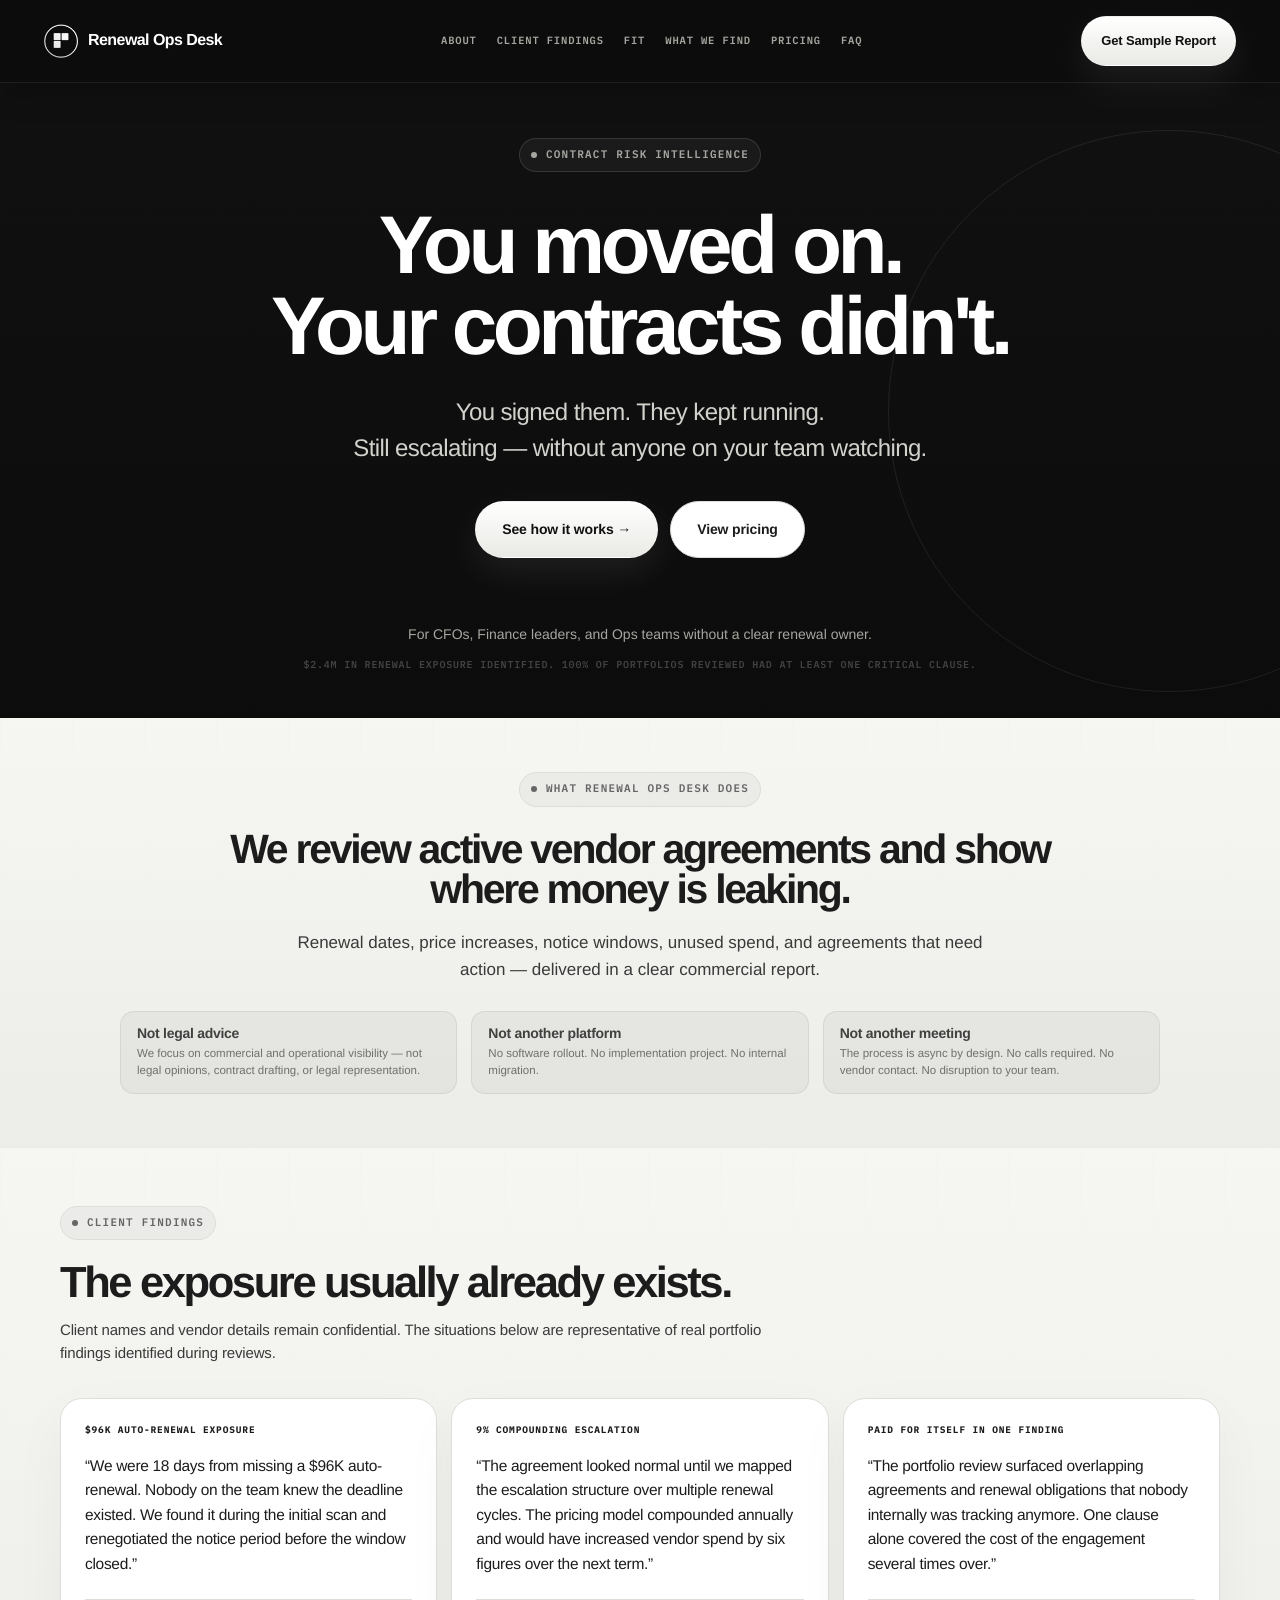
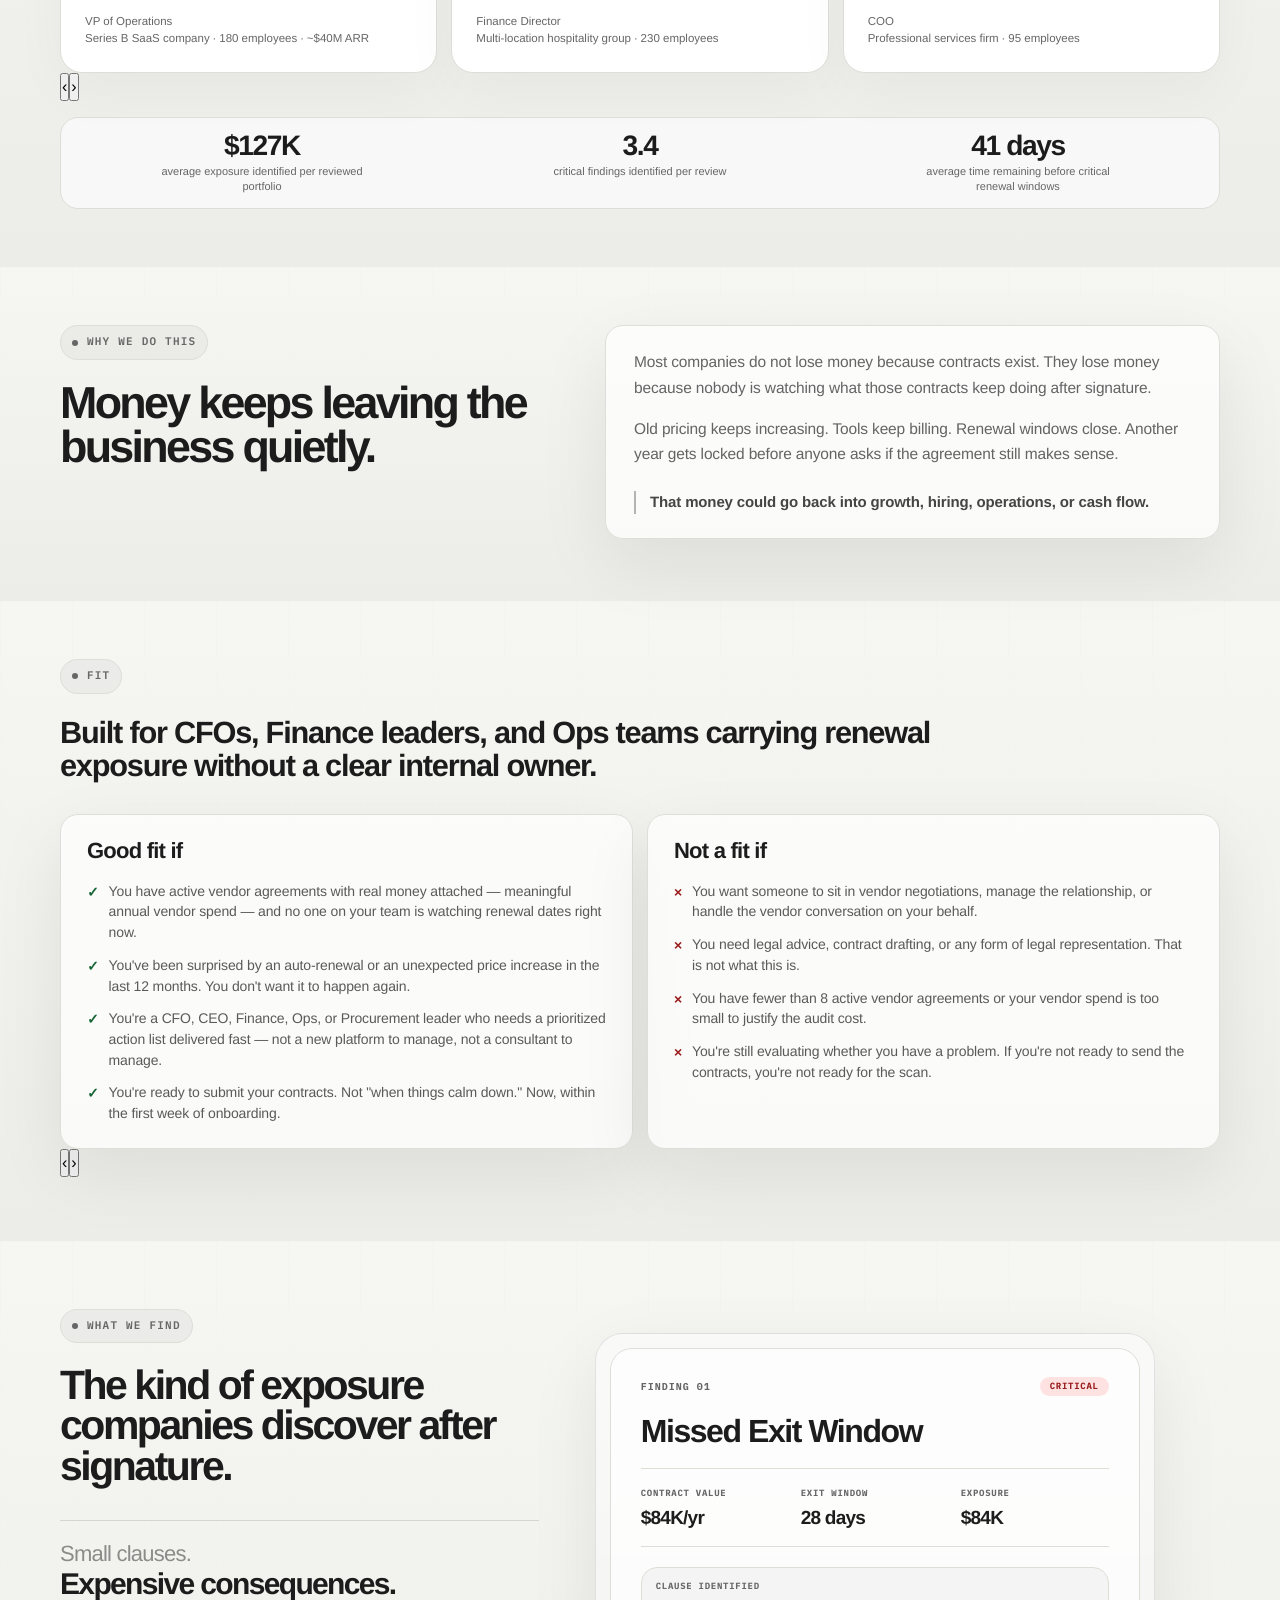
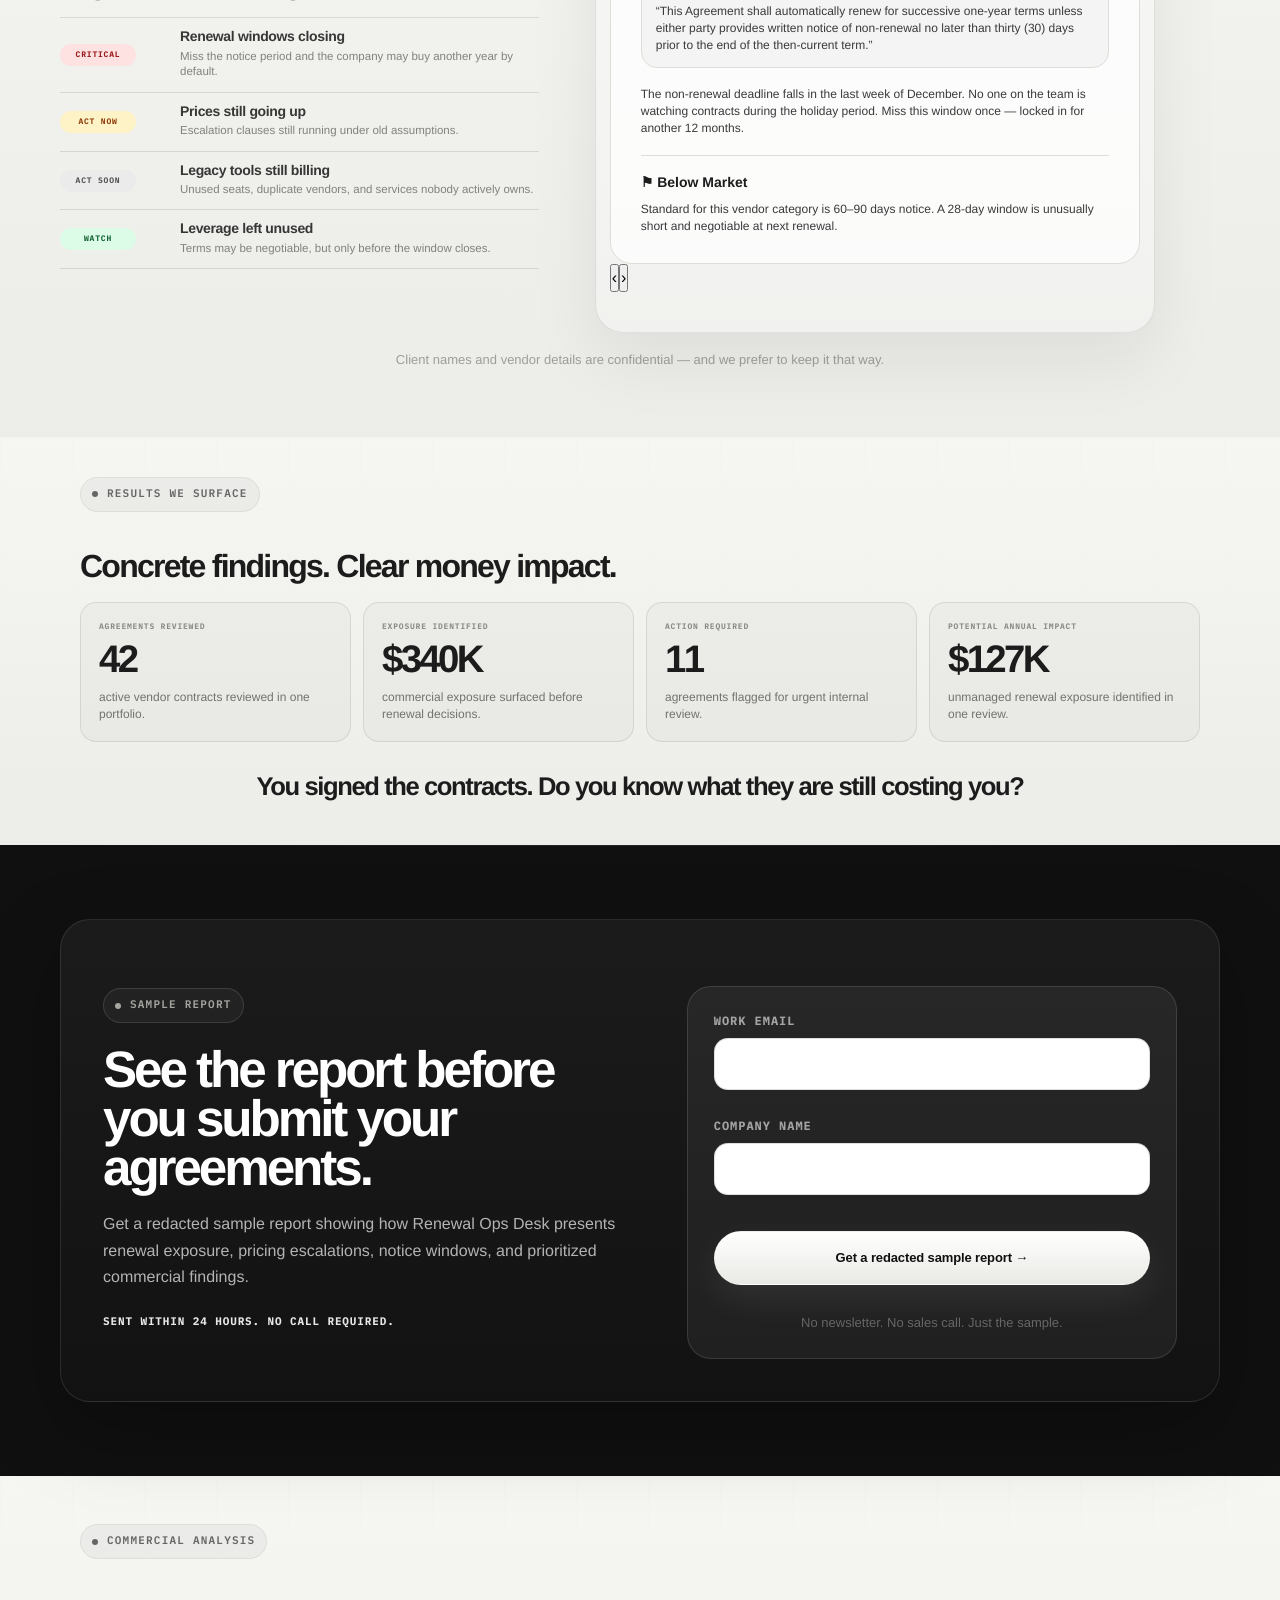
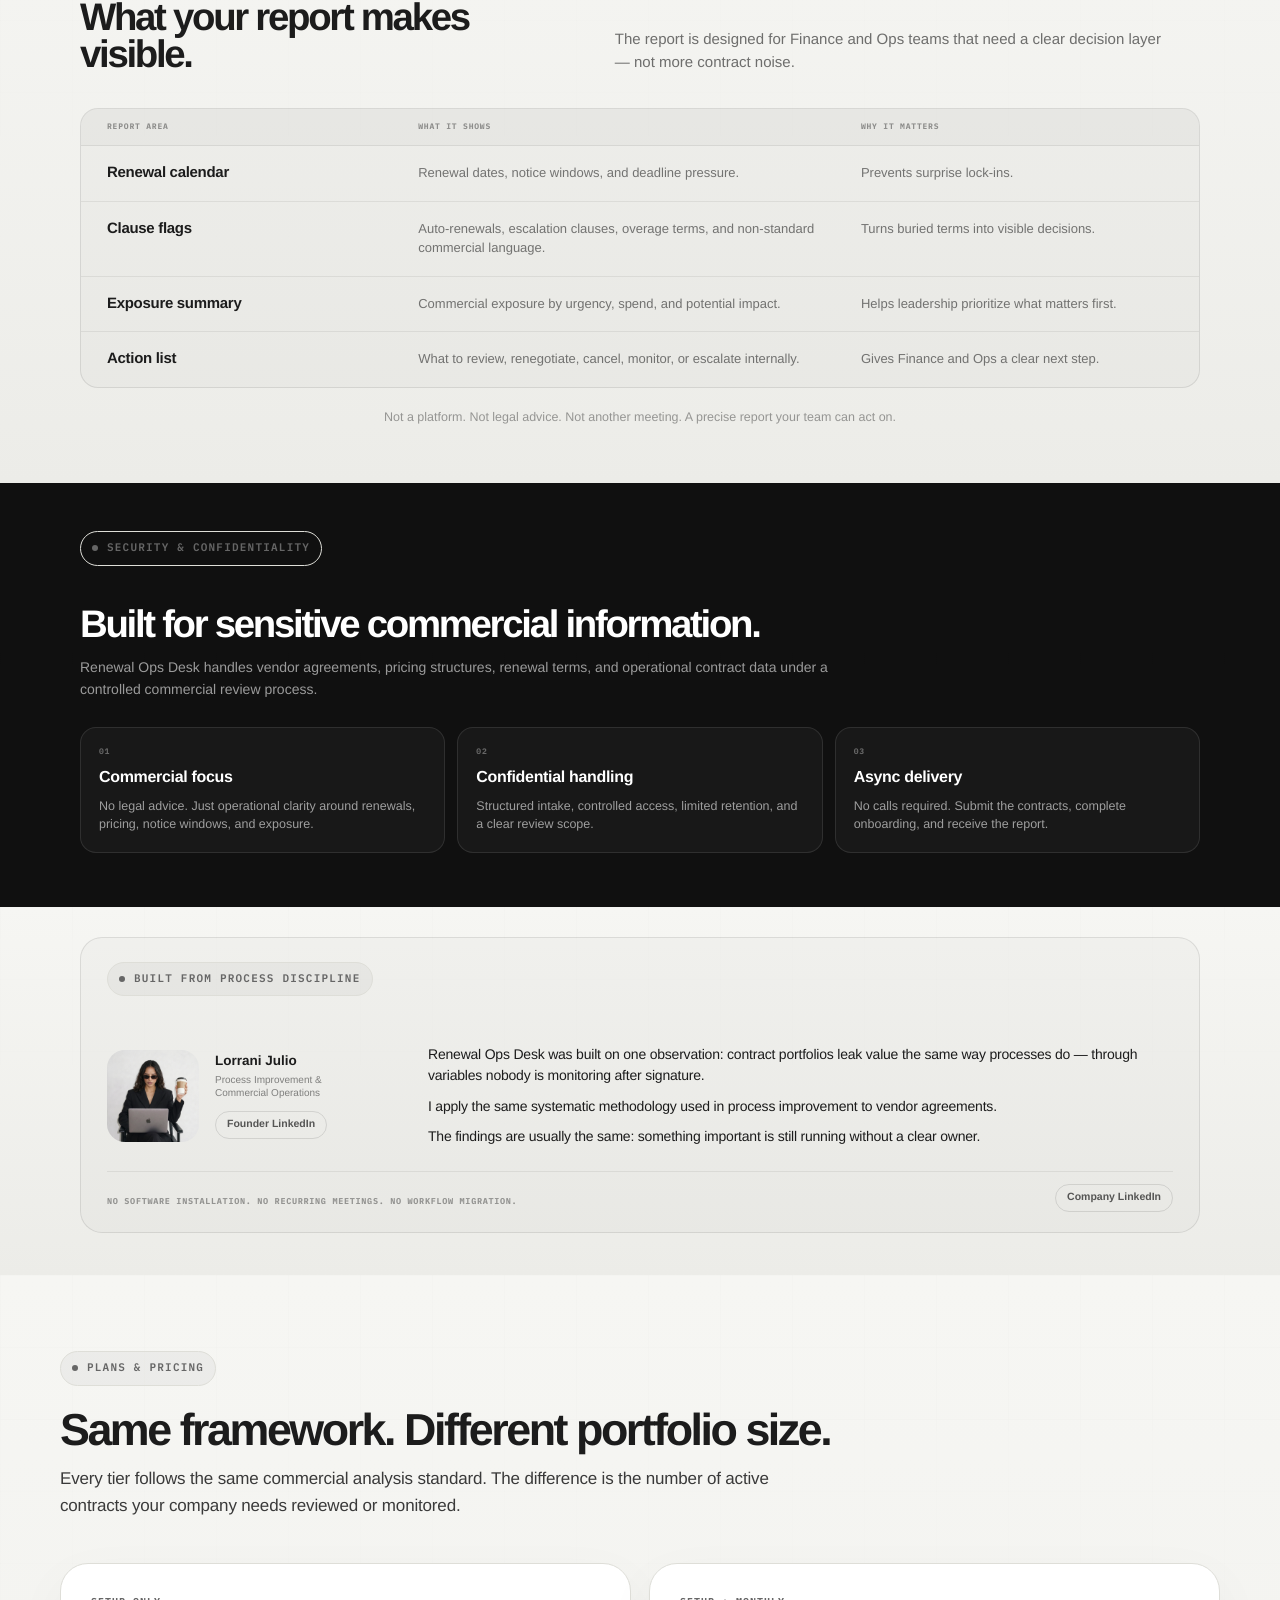
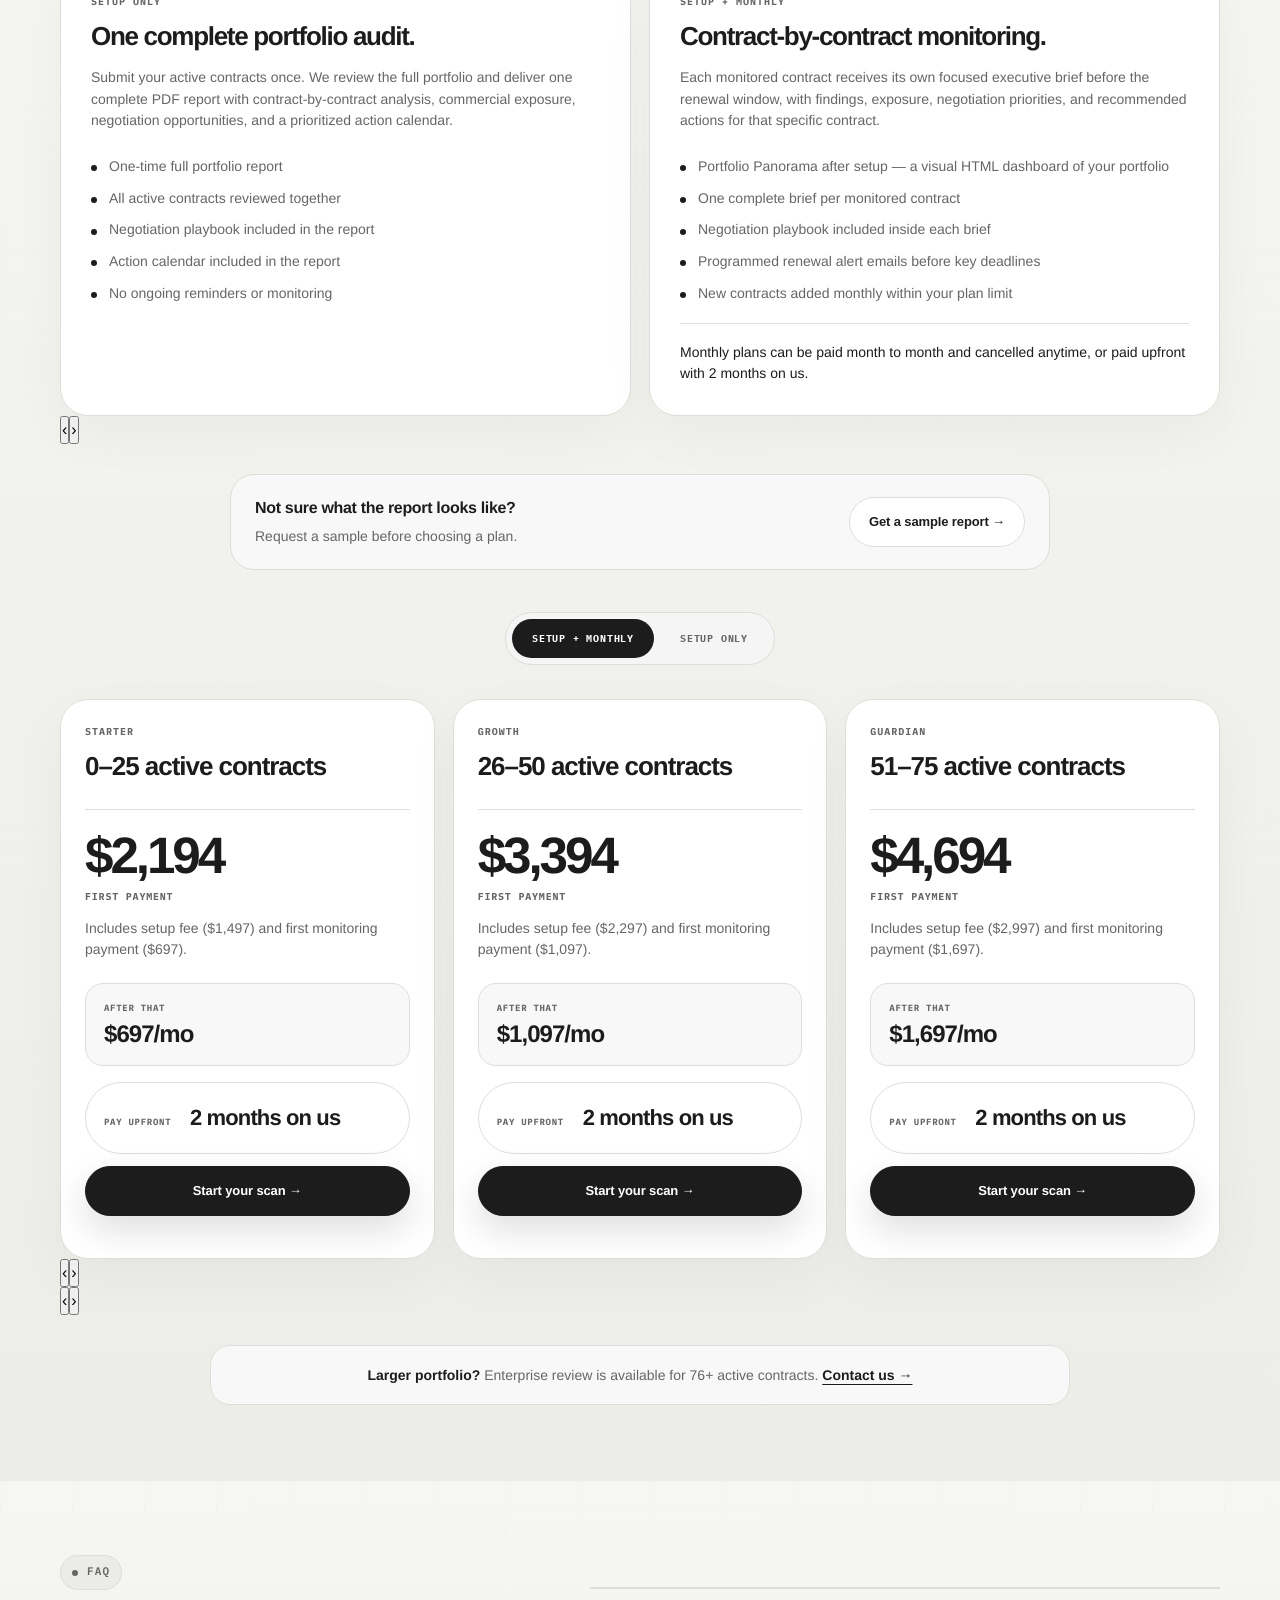
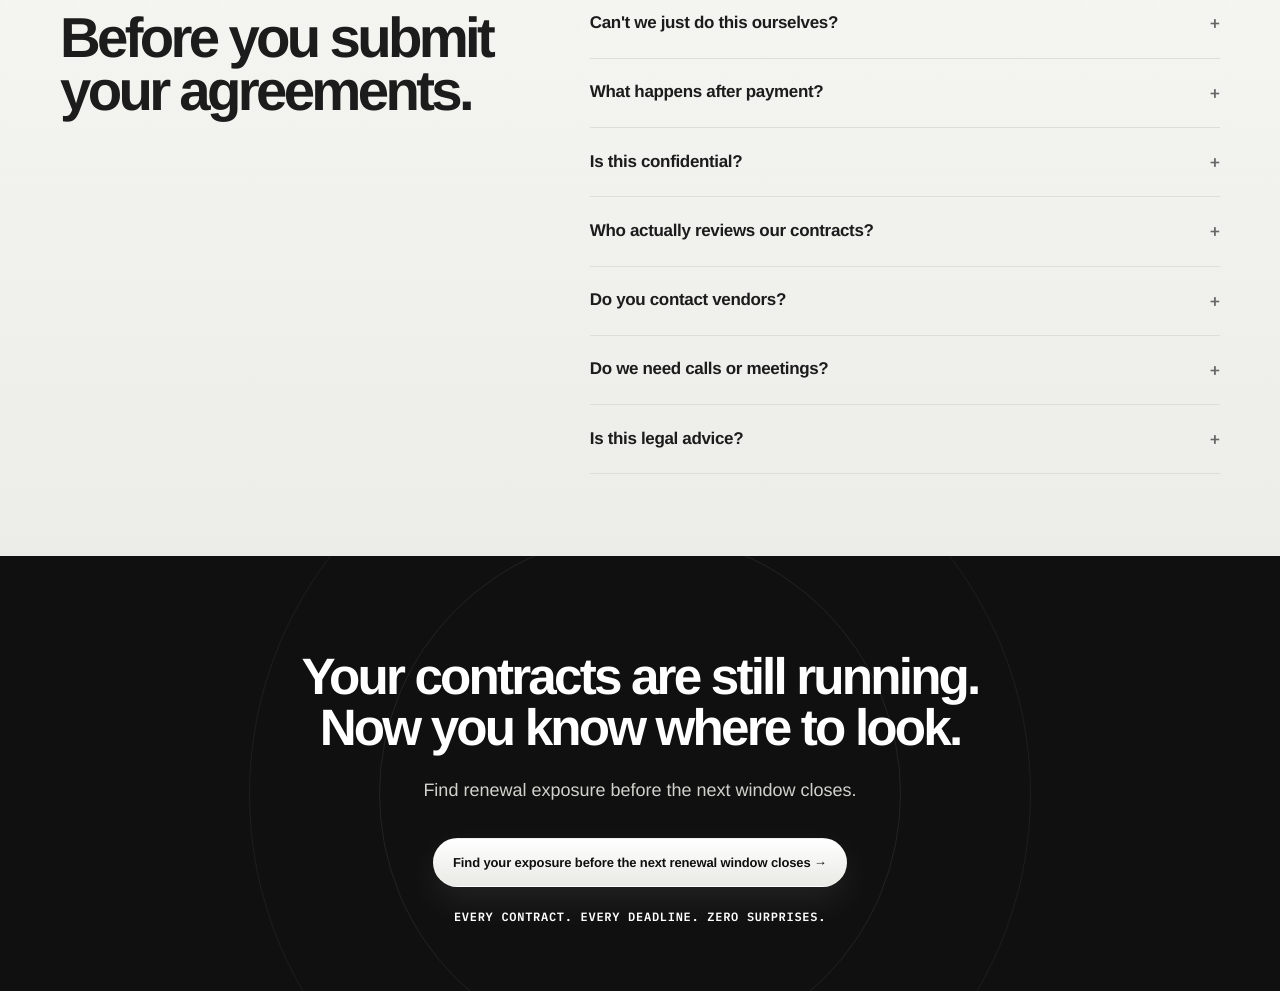
==== commit 00b387e2: "Update index.html" ====
--- a/index.html
+++ b/index.html
@@ -1,890 +1,1117 @@
 <!DOCTYPE html>
 <html lang="en">
 <head>
-<meta charset="utf-8"/>
-<meta content="width=device-width, initial-scale=1, viewport-fit=cover" name="viewport"/>
-<title>Renewal Ops Desk | Contract Risk Intelligence</title>
-<meta content="Renewal Ops Desk helps B2B teams find renewal exposure, pricing escalations, notice windows, and money leaks hidden inside active vendor agreements." name="description"/>
-<link href="/logo-mark.png" rel="icon" type="image/png"/>
-<link href="/logo-mark.png" rel="apple-touch-icon"/>
-<link href="/styles.css" rel="stylesheet"/>
-<link href="/mobile.css" media="screen and (max-width: 768px)" rel="stylesheet"/>
+  <meta charset="UTF-8" />
+ <meta name="viewport" content="width=device-width, initial-scale=1, viewport-fit=cover">
+
+  <title>Renewal Ops Desk | Contract Risk Intelligence</title>
+  <meta name="description" content="Renewal Ops Desk helps B2B teams find renewal exposure, pricing escalations, notice windows, and money leaks hidden inside active vendor agreements." />
+
+  <link rel="icon" href="/logo-mark.png" type="image/png" />
+  <link rel="apple-touch-icon" href="/logo-mark.png" />
+ <link rel="stylesheet" href="/styles.css">
+<link rel="stylesheet" href="/mobile.css" media="screen and (max-width: 768px)">
 </head>
+
 <body>
 <nav class="nav">
-<a aria-label="Renewal Ops Desk home" class="brand" href="/">
-<img alt="Renewal Ops Desk logo" class="brand-mark" src="/logo-mark.png"/>
-<span>Renewal Ops Desk</span>
-</a>
-<div class="nav-links">
-<a href="#about">About</a>
-<a href="#proof">Client Findings</a>
-<a href="#fit">Fit</a>
-<a href="#findings">What We Find</a>
-<a href="#pricing">Pricing</a>
-<a href="#faq">FAQ</a>
-<button class="mobile-nav-cta sample-modal-trigger" type="button">
+  <a href="/" class="brand" aria-label="Renewal Ops Desk home">
+    <img class="brand-mark" src="/logo-mark.png" alt="Renewal Ops Desk logo" />
+    <span>Renewal Ops Desk</span>
+  </a>
+
+  <div class="nav-links">
+    <a href="#about">About</a>
+    <a href="#proof">Client Findings</a>
+    <a href="#fit">Fit</a>
+    <a href="#findings">What We Find</a>
+    <a href="#pricing">Pricing</a>
+    <a href="#faq">FAQ</a>
+
+    <button class="mobile-nav-cta sample-modal-trigger" type="button">
       Get Sample Report
     </button>
-</div>
-<button class="btn btn-primary nav-desktop-cta sample-modal-trigger" type="button">
+  </div>
+
+  <button class="btn btn-primary nav-desktop-cta sample-modal-trigger" type="button">
     Get Sample Report
   </button>
-<button aria-label="Open menu" class="mobile-menu-toggle" type="button">
-<span></span>
-</button>
+
+  <button class="mobile-menu-toggle" type="button" aria-label="Open menu">
+    <span></span>
+  </button>
 </nav>
-<main>
-<!-- HERO -->
+
+  <main>
+
+  <!-- HERO -->
 <section class="hero">
-<div class="container hero-centered">
-<div class="badge">Contract Risk Intelligence</div>
-<h1>You moved on.<br/>Your contracts didn't.</h1>
-<p class="hero-subheadline">
-      You signed them. They kept running.<br/>
+  <div class="container hero-centered">
+    <div class="badge">Contract Risk Intelligence</div>
+
+    <h1>You moved on.<br />Your contracts didn't.</h1>
+
+    <p class="hero-subheadline">
+      You signed them. They kept running.<br />
       Still escalating — without anyone on your team watching.
     </p>
-<div class="hero-actions">
-<a class="btn btn-primary" href="#about">See how it works →</a>
-<a class="btn btn-secondary" href="#pricing">View pricing</a>
-</div>
-<p class="secondary-line">
+
+    <div class="hero-actions">
+      <a class="btn btn-primary" href="#about">See how it works →</a>
+      <a class="btn btn-secondary" href="#pricing">View pricing</a>
+    </div>
+
+    <p class="secondary-line">
       For CFOs, Finance leaders, and Ops teams without a clear renewal owner.
     </p>
-<p class="hero-metrics-line">
+
+    <p class="hero-metrics-line">
       $2.4M in renewal exposure identified. 100% of portfolios reviewed had at least one critical clause.
     </p>
-</div>
-</section>
-<!-- ABOUT COMPACT -->
+  </div>
+</section>
+
+    <!-- ABOUT COMPACT -->
 <section class="section light about-compact" id="about">
-<div class="container">
-<div class="compact-intro">
-<div class="eyebrow">What Renewal Ops Desk does</div>
-<h2>
+  <div class="container">
+    <div class="compact-intro">
+      <div class="eyebrow">What Renewal Ops Desk does</div>
+
+      <h2>
         We review active vendor agreements and show where money is leaking.
       </h2>
-<p>
+
+      <p>
         Renewal dates, price increases, notice windows, unused spend, and agreements that need action — delivered in a clear commercial report.
       </p>
-</div>
-<div class="about-service-cards">
-<article class="about-service-card light-card">
-<h3>Not legal advice</h3>
-<p>
+    </div>
+
+    <div class="about-service-cards">
+      <article class="about-service-card light-card">
+        <h3>Not legal advice</h3>
+        <p>
           We focus on commercial and operational visibility — not legal opinions, contract drafting, or legal representation.
         </p>
-</article>
-<article class="about-service-card light-card">
-<h3>Not another platform</h3>
-<p>
+      </article>
+
+      <article class="about-service-card light-card">
+        <h3>Not another platform</h3>
+        <p>
           No software rollout. No implementation project. No internal migration.
         </p>
-</article>
-<article class="about-service-card light-card">
-<h3>Not another meeting</h3>
-<p>
+      </article>
+
+      <article class="about-service-card light-card">
+        <h3>Not another meeting</h3>
+        <p>
           The process is async by design. No calls required. No vendor contact. No disruption to your team.
         </p>
-</article>
-</div>
-</div>
-</section>
-<!-- TESTIMONIALS / SOCIAL PROOF -->
+      </article>
+    </div>
+  </div>
+</section>
+
+   <!-- TESTIMONIALS / SOCIAL PROOF -->
 <section class="section light proof-section" id="proof">
-<div class="container">
-<div class="section-head centered">
-<span class="eyebrow">CLIENT FINDINGS</span>
-<h2 class="section-title">
+  <div class="container">
+    <div class="section-head centered">
+      <span class="eyebrow">CLIENT FINDINGS</span>
+
+      <h2 class="section-title">
         The exposure usually already exists.
       </h2>
-<p class="section-lead">
+
+      <p class="section-lead">
         Client names and vendor details remain confidential. The situations below are representative of real portfolio findings identified during reviews.
       </p>
-</div>
-<div class="mobile-carousel-shell" data-mobile-carousel="client-findings"><button aria-label="Previous card" class="mobile-carousel-arrow mobile-carousel-prev" type="button">‹</button><div class="proof-grid mobile-carousel-track">
-<!-- CARD 1 -->
-<article class="proof-card">
-<div class="proof-amount">
+    </div>
+
+    <div class="proof-grid">
+      <!-- CARD 1 -->
+
+      <article class="proof-card">
+        <div class="proof-amount">
           $96K auto-renewal exposure
         </div>
-<blockquote>
+
+        <blockquote>
           “We were 18 days from missing a $96K auto-renewal. Nobody on the team knew the deadline existed. We found it during the initial scan and renegotiated the notice period before the window closed.”
         </blockquote>
-<div class="proof-meta">
-          VP of Operations<br/>
+
+        <div class="proof-meta">
+          VP of Operations<br>
           Series B SaaS company · 180 employees · ~$40M ARR
         </div>
-</article>
-<!-- CARD 2 -->
-<article class="proof-card">
-<div class="proof-amount">
+      </article>
+
+      <!-- CARD 2 -->
+
+      <article class="proof-card">
+        <div class="proof-amount">
           9% compounding escalation
         </div>
-<blockquote>
+
+        <blockquote>
           “The agreement looked normal until we mapped the escalation structure over multiple renewal cycles. The pricing model compounded annually and would have increased vendor spend by six figures over the next term.”
         </blockquote>
-<div class="proof-meta">
-          Finance Director<br/>
+
+        <div class="proof-meta">
+          Finance Director<br>
           Multi-location hospitality group · 230 employees
         </div>
-</article>
-<!-- CARD 3 -->
-<article class="proof-card">
-<div class="proof-amount">
+      </article>
+
+      <!-- CARD 3 -->
+
+      <article class="proof-card">
+        <div class="proof-amount">
           Paid for itself in one finding
         </div>
-<blockquote>
+
+        <blockquote>
           “The portfolio review surfaced overlapping agreements and renewal obligations that nobody internally was tracking anymore. One clause alone covered the cost of the engagement several times over.”
         </blockquote>
-<div class="proof-meta">
-          COO<br/>
+
+        <div class="proof-meta">
+          COO<br>
           Professional services firm · 95 employees
         </div>
-</article>
-</div><button aria-label="Next card" class="mobile-carousel-arrow mobile-carousel-next" type="button">›</button></div>
-<!-- AGGREGATE PROOF -->
-<div class="proof-stats">
-<div class="proof-stat">
-<strong>$127K</strong>
-<span>average exposure identified per reviewed portfolio</span>
-</div>
-<div class="proof-stat">
-<strong>3.4</strong>
-<span>critical findings identified per review</span>
-</div>
-<div class="proof-stat">
-<strong>41 days</strong>
-<span>average time remaining before critical renewal windows</span>
-</div>
-</div>
-</div>
-</section>
-<!-- WHY WE DO THIS -->
+      </article>
+    </div>
+
+    <!-- AGGREGATE PROOF -->
+
+    <div class="proof-stats">
+      <div class="proof-stat">
+        <strong>$127K</strong>
+        <span>average exposure identified per reviewed portfolio</span>
+      </div>
+
+      <div class="proof-stat">
+        <strong>3.4</strong>
+        <span>critical findings identified per review</span>
+      </div>
+
+      <div class="proof-stat">
+        <strong>41 days</strong>
+        <span>average time remaining before critical renewal windows</span>
+      </div>
+    </div>
+  </div>
+</section>
+
+  <!-- WHY WE DO THIS -->
 <section class="section light why-section" id="why">
-<div class="container">
-<div class="split">
-<div>
-<div class="eyebrow">Why we do this</div>
-<h2 class="section-title">
+  <div class="container">
+    <div class="split">
+      <div>
+        <div class="eyebrow">Why we do this</div>
+        <h2 class="section-title">
           Money keeps leaving the business quietly.
         </h2>
-</div>
-<div class="statement-card light-card">
-<p>
+      </div>
+
+      <div class="statement-card light-card">
+        <p>
           Most companies do not lose money because contracts exist. They lose money because nobody is watching what those contracts keep doing after signature.
         </p>
-<p>
+
+        <p>
           Old pricing keeps increasing. Tools keep billing. Renewal windows close. Another year gets locked before anyone asks if the agreement still makes sense.
         </p>
-<div class="closing-statement">
+
+        <div class="closing-statement">
           That money could go back into growth, hiring, operations, or cash flow.
         </div>
-</div>
-</div>
-</div>
-</section>
-<!-- FIT -->
+      </div>
+    </div>
+  </div>
+</section>
+
+    <!-- FIT -->
 <section class="section light" id="fit">
-<div class="container">
-<div class="section-header">
-<div class="eyebrow">Fit</div>
-<h2 class="section-title">
+  <div class="container">
+    <div class="section-header">
+      <div class="eyebrow">Fit</div>
+      <h2 class="section-title">
         Built for CFOs, Finance leaders, and Ops teams carrying renewal exposure without a clear internal owner.
       </h2>
-</div>
-<div class="mobile-carousel-shell" data-mobile-carousel="fit"><button aria-label="Previous card" class="mobile-carousel-arrow mobile-carousel-prev" type="button">‹</button><div class="grid-2 fit-scroll-grid mobile-carousel-track">
-<article class="fit-card light-card">
-<h3>Good fit if</h3>
-<ul class="fit-list good">
-<li>You have active vendor agreements with real money attached — meaningful annual vendor spend — and no one on your team is watching renewal dates right now.</li>
-<li>You've been surprised by an auto-renewal or an unexpected price increase in the last 12 months. You don't want it to happen again.</li>
-<li>You're a CFO, CEO, Finance, Ops, or Procurement leader who needs a prioritized action list delivered fast — not a new platform to manage, not a consultant to manage.</li>
-<li>You're ready to submit your contracts. Not "when things calm down." Now, within the first week of onboarding.</li>
-</ul>
-</article>
-<article class="fit-card light-card">
-<h3>Not a fit if</h3>
-<ul class="fit-list bad">
-<li>You want someone to sit in vendor negotiations, manage the relationship, or handle the vendor conversation on your behalf.</li>
-<li>You need legal advice, contract drafting, or any form of legal representation. That is not what this is.</li>
-<li>You have fewer than 8 active vendor agreements or your vendor spend is too small to justify the audit cost.</li>
-<li>You're still evaluating whether you have a problem. If you're not ready to send the contracts, you're not ready for the scan.</li>
-</ul>
-</article>
-</div><button aria-label="Next card" class="mobile-carousel-arrow mobile-carousel-next" type="button">›</button></div>
-</div>
-</section>
+    </div>
+
+    <div class="grid-2 fit-scroll-grid">
+      <article class="fit-card light-card">
+        <h3>Good fit if</h3>
+        <ul class="fit-list good">
+          <li>You have active vendor agreements with real money attached — meaningful annual vendor spend — and no one on your team is watching renewal dates right now.</li>
+          <li>You've been surprised by an auto-renewal or an unexpected price increase in the last 12 months. You don't want it to happen again.</li>
+          <li>You're a CFO, CEO, Finance, Ops, or Procurement leader who needs a prioritized action list delivered fast — not a new platform to manage, not a consultant to manage.</li>
+          <li>You're ready to submit your contracts. Not "when things calm down." Now, within the first week of onboarding.</li>
+        </ul>
+      </article>
+
+      <article class="fit-card light-card">
+        <h3>Not a fit if</h3>
+        <ul class="fit-list bad">
+          <li>You want someone to sit in vendor negotiations, manage the relationship, or handle the vendor conversation on your behalf.</li>
+          <li>You need legal advice, contract drafting, or any form of legal representation. That is not what this is.</li>
+          <li>You have fewer than 8 active vendor agreements or your vendor spend is too small to justify the audit cost.</li>
+          <li>You're still evaluating whether you have a problem. If you're not ready to send the contracts, you're not ready for the scan.</li>
+        </ul>
+      </article>
+    </div>
+  </div>
+</section>
+
 <!-- WHAT WE FIND -->
 <section class="section light what-we-find-section" id="findings">
-<div class="container">
-<div class="what-find-layout refined">
-<div class="what-find-left">
-<div class="eyebrow">What we find</div>
-<h2 class="section-title">
+  <div class="container">
+    <div class="what-find-layout refined">
+
+      <div class="what-find-left">
+        <div class="eyebrow">What we find</div>
+
+        <h2 class="section-title">
           The kind of exposure companies discover after signature.
         </h2>
-<h3 class="risk-table-title">
-<span>Small clauses.</span>
-<strong>Expensive consequences.</strong>
-</h3>
-<div class="risk-mini-table">
-<div class="risk-mini-row">
-<span class="risk-label critical">Critical</span>
-<strong>Renewal windows closing</strong>
-<p>Miss the notice period and the company may buy another year by default.</p>
-</div>
-<div class="risk-mini-row">
-<span class="risk-label now">Act Now</span>
-<strong>Prices still going up</strong>
-<p>Escalation clauses still running under old assumptions.</p>
-</div>
-<div class="risk-mini-row">
-<span class="risk-label soon">Act Soon</span>
-<strong>Legacy tools still billing</strong>
-<p>Unused seats, duplicate vendors, and services nobody actively owns.</p>
-</div>
-<div class="risk-mini-row">
-<span class="risk-label watch">Watch</span>
-<strong>Leverage left unused</strong>
-<p>Terms may be negotiable, but only before the window closes.</p>
-</div>
-</div>
-</div>
-<div class="report-frame mobile-carousel-shell" data-mobile-carousel="what-we-find">
-<button aria-label="Previous report" class="report-arrow report-prev mobile-carousel-arrow mobile-carousel-prev" type="button">‹</button>
-<div class="report-sample-scroll mobile-carousel-track" id="reportCarousel">
-<!-- FINDING 01 -->
-<article class="finding-card light-card">
-<div class="finding-top">
-<span>Finding 01</span>
-<div class="finding-level critical">Critical</div>
-</div>
-<h3>Missed Exit Window</h3>
-<div class="finding-metrics">
-<div>
-<small>Contract value</small>
-<strong>$84K/yr</strong>
-</div>
-<div>
-<small>Exit window</small>
-<strong>28 days</strong>
-</div>
-<div>
-<small>Exposure</small>
-<strong>$84K</strong>
-</div>
-</div>
-<div class="finding-clause">
-<small>Clause identified</small>
-<p>
+
+        <h3 class="risk-table-title">
+          <span>Small clauses.</span>
+          <strong>Expensive consequences.</strong>
+        </h3>
+
+        <div class="risk-mini-table">
+          <div class="risk-mini-row">
+            <span class="risk-label critical">Critical</span>
+            <strong>Renewal windows closing</strong>
+            <p>Miss the notice period and the company may buy another year by default.</p>
+          </div>
+
+          <div class="risk-mini-row">
+            <span class="risk-label now">Act Now</span>
+            <strong>Prices still going up</strong>
+            <p>Escalation clauses still running under old assumptions.</p>
+          </div>
+
+          <div class="risk-mini-row">
+            <span class="risk-label soon">Act Soon</span>
+            <strong>Legacy tools still billing</strong>
+            <p>Unused seats, duplicate vendors, and services nobody actively owns.</p>
+          </div>
+
+          <div class="risk-mini-row">
+            <span class="risk-label watch">Watch</span>
+            <strong>Leverage left unused</strong>
+            <p>Terms may be negotiable, but only before the window closes.</p>
+          </div>
+        </div>
+      </div>
+
+      <div class="report-frame">
+
+        <div class="report-sample-scroll" id="reportCarousel">
+
+          <!-- FINDING 01 -->
+          <article class="finding-card light-card">
+            <div class="finding-top">
+              <span>Finding 01</span>
+              <div class="finding-level critical">Critical</div>
+            </div>
+
+            <h3>Missed Exit Window</h3>
+
+            <div class="finding-metrics">
+              <div>
+                <small>Contract value</small>
+                <strong>$84K/yr</strong>
+              </div>
+
+              <div>
+                <small>Exit window</small>
+                <strong>28 days</strong>
+              </div>
+
+              <div>
+                <small>Exposure</small>
+                <strong>$84K</strong>
+              </div>
+            </div>
+
+            <div class="finding-clause">
+              <small>Clause identified</small>
+              <p>
                 “This Agreement shall automatically renew for successive one-year terms unless either party provides written notice of non-renewal no later than thirty (30) days prior to the end of the then-current term.”
               </p>
-</div>
-<p class="finding-analysis">
+            </div>
+
+            <p class="finding-analysis">
               The non-renewal deadline falls in the last week of December. No one on the team is watching contracts during the holiday period. Miss this window once — locked in for another 12 months.
             </p>
-<div class="finding-flag">
-<strong>⚑ Below Market</strong>
-<p>
+
+            <div class="finding-flag">
+              <strong>⚑ Below Market</strong>
+              <p>
                 Standard for this vendor category is 60–90 days notice. A 28-day window is unusually short and negotiable at next renewal.
               </p>
-</div>
-</article>
-<!-- FINDING 02 -->
-<article class="finding-card light-card">
-<div class="finding-top">
-<span>Finding 02</span>
-<div class="finding-level now">Act Now</div>
-</div>
-<h3>Uncapped Price Escalation</h3>
-<div class="finding-metrics">
-<div>
-<small>Contract value</small>
-<strong>$52K/yr</strong>
-</div>
-<div>
-<small>Annual increase</small>
-<strong>+8%</strong>
-</div>
-<div>
-<small>3-yr exposure</small>
-<strong>$43K</strong>
-</div>
-</div>
-<div class="finding-clause">
-<small>Clause identified</small>
-<p>
+            </div>
+          </article>
+
+          <!-- FINDING 02 -->
+          <article class="finding-card light-card">
+            <div class="finding-top">
+              <span>Finding 02</span>
+              <div class="finding-level now">Act Now</div>
+            </div>
+
+            <h3>Uncapped Price Escalation</h3>
+
+            <div class="finding-metrics">
+              <div>
+                <small>Contract value</small>
+                <strong>$52K/yr</strong>
+              </div>
+
+              <div>
+                <small>Annual increase</small>
+                <strong>+8%</strong>
+              </div>
+
+              <div>
+                <small>3-yr exposure</small>
+                <strong>$43K</strong>
+              </div>
+            </div>
+
+            <div class="finding-clause">
+              <small>Clause identified</small>
+              <p>
                 “Fees shall increase annually at the greater of 8% or the percentage change in the Consumer Price Index for the preceding calendar year, with no maximum cap on such increases.”
               </p>
-</div>
-<p class="finding-analysis">
+            </div>
+
+            <p class="finding-analysis">
               At 8% compounded over 3 years, this contract goes from $52K to $65K annually. The finance team approved the initial price. Nobody approved the escalation.
             </p>
-<div class="finding-flag">
-<strong>⚑ Missing Protection</strong>
-<p>
+
+            <div class="finding-flag">
+              <strong>⚑ Missing Protection</strong>
+              <p>
                 A 3–5% annual cap is standard in SaaS agreements of this size. This language is renegotiable at renewal.
               </p>
-</div>
-</article>
-<!-- FINDING 03 -->
-<article class="finding-card light-card">
-<div class="finding-top">
-<span>Finding 03</span>
-<div class="finding-level soon">Act Soon</div>
-</div>
-<h3>Overage Clause in Exhibit B</h3>
-<div class="finding-metrics">
-<div>
-<small>Base contract</small>
-<strong>$38K/yr</strong>
-</div>
-<div>
-<small>Overage rate</small>
-<strong>$28/seat</strong>
-</div>
-<div>
-<small>Potential add.</small>
-<strong>$33K/yr</strong>
-</div>
-</div>
-<div class="finding-clause">
-<small>Clause identified</small>
-<p>
+            </div>
+          </article>
+
+          <!-- FINDING 03 -->
+          <article class="finding-card light-card">
+            <div class="finding-top">
+              <span>Finding 03</span>
+              <div class="finding-level soon">Act Soon</div>
+            </div>
+
+            <h3>Overage Clause in Exhibit B</h3>
+
+            <div class="finding-metrics">
+              <div>
+                <small>Base contract</small>
+                <strong>$38K/yr</strong>
+              </div>
+
+              <div>
+                <small>Overage rate</small>
+                <strong>$28/seat</strong>
+              </div>
+
+              <div>
+                <small>Potential add.</small>
+                <strong>$33K/yr</strong>
+              </div>
+            </div>
+
+            <div class="finding-clause">
+              <small>Clause identified</small>
+              <p>
                 “Usage in excess of the contracted seat count shall be billed monthly at the overage rate set forth in Exhibit B.”
               </p>
-</div>
-<p class="finding-analysis">
+            </div>
+
+            <p class="finding-analysis">
               The MSA shows $38K. Exhibit B — not included in the original submission — sets overage at $28/seat/month above 500 users.
             </p>
-<div class="finding-flag">
-<strong>⚑ Document Gap</strong>
-<p>
+
+            <div class="finding-flag">
+              <strong>⚑ Document Gap</strong>
+              <p>
                 Exhibit B was referenced but not submitted. Full exposure cannot be confirmed without it.
               </p>
-</div>
-</article>
-<!-- FINDING 04 -->
-<article class="finding-card light-card">
-<div class="finding-top">
-<span>Finding 04</span>
-<div class="finding-level soon">Act Soon</div>
-</div>
-<h3>SLA Credit Is Sole Remedy</h3>
-<div class="finding-metrics">
-<div>
-<small>Contract value</small>
-<strong>$96K/yr</strong>
-</div>
-<div>
-<small>Max SLA credit</small>
-<strong>5%/mo</strong>
-</div>
-<div>
-<small>Max payout</small>
-<strong>$400</strong>
-</div>
-</div>
-<div class="finding-clause">
-<small>Clause identified</small>
-<p>
+            </div>
+          </article>
+
+          <!-- FINDING 04 -->
+          <article class="finding-card light-card">
+            <div class="finding-top">
+              <span>Finding 04</span>
+              <div class="finding-level soon">Act Soon</div>
+            </div>
+
+            <h3>SLA Credit Is Sole Remedy</h3>
+
+            <div class="finding-metrics">
+              <div>
+                <small>Contract value</small>
+                <strong>$96K/yr</strong>
+              </div>
+
+              <div>
+                <small>Max SLA credit</small>
+                <strong>5%/mo</strong>
+              </div>
+
+              <div>
+                <small>Max payout</small>
+                <strong>$400</strong>
+              </div>
+            </div>
+
+            <div class="finding-clause">
+              <small>Clause identified</small>
+              <p>
                 “Client's sole and exclusive remedy shall be a service credit not to exceed 5% of the monthly fee.”
               </p>
-</div>
-<p class="finding-analysis">
+            </div>
+
+            <p class="finding-analysis">
               A platform outage lasting 4 hours costs this vendor $400 in credits — regardless of actual business impact.
             </p>
-<div class="finding-flag">
-<strong>⚑ Below Market</strong>
-<p>
+
+            <div class="finding-flag">
+              <strong>⚑ Below Market</strong>
+              <p>
                 Infrastructure contracts at this value typically carry SLA credits of 10–30%.
               </p>
-</div>
-</article>
-</div>
-<button aria-label="Next report" class="report-arrow report-next mobile-carousel-arrow mobile-carousel-next" type="button">›</button>
-</div>
-</div>
-<p class="what-find-footnote">
+            </div>
+          </article>
+
+        </div>
+      </div>
+
+    </div>
+
+    <p class="what-find-footnote">
       Client names and vendor details are confidential — and we prefer to keep it that way.
     </p>
-</div>
-</section>
+  </div>
+</section>
+    
+
 <!-- RESULTS WE SURFACE -->
 <section class="section light results-section" id="results">
-<div class="container">
-<div class="results-compact-v3">
-<div class="results-header-v3">
-<div class="eyebrow">Results we surface</div>
-<h2>
+  <div class="container">
+    <div class="results-compact-v3">
+      <div class="results-header-v3">
+        <div class="eyebrow">Results we surface</div>
+
+        <h2>
           Concrete findings. Clear money impact.
         </h2>
-</div>
-<div class="results-grid-v3">
-<article>
-<small>Agreements reviewed</small>
-<strong>42</strong>
-<span>active vendor contracts reviewed in one portfolio.</span>
-</article>
-<article>
-<small>Exposure identified</small>
-<strong>$340K</strong>
-<span>commercial exposure surfaced before renewal decisions.</span>
-</article>
-<article>
-<small>Action required</small>
-<strong>11</strong>
-<span>agreements flagged for urgent internal review.</span>
-</article>
-<article>
-<small>Potential annual impact</small>
-<strong>$127K</strong>
-<span>unmanaged renewal exposure identified in one review.</span>
-</article>
-</div>
-<p class="results-question-v3">
+      </div>
+
+      <div class="results-grid-v3">
+        <article>
+          <small>Agreements reviewed</small>
+          <strong>42</strong>
+          <span>active vendor contracts reviewed in one portfolio.</span>
+        </article>
+
+        <article>
+          <small>Exposure identified</small>
+          <strong>$340K</strong>
+          <span>commercial exposure surfaced before renewal decisions.</span>
+        </article>
+
+        <article>
+          <small>Action required</small>
+          <strong>11</strong>
+          <span>agreements flagged for urgent internal review.</span>
+        </article>
+
+        <article>
+          <small>Potential annual impact</small>
+          <strong>$127K</strong>
+          <span>unmanaged renewal exposure identified in one review.</span>
+        </article>
+      </div>
+
+      <p class="results-question-v3">
         You signed the contracts. <strong>Do you know what they are still costing you?</strong>
-</p>
-</div>
-</div>
-</section>
+      </p>
+    </div>
+  </div>
+</section>
+
 <!-- SAMPLE REPORT LEAD MAGNET -->
 <section class="section dark sample-report-section" id="sample-report">
-<div class="container">
-<div class="sample-report-lead">
-<div class="sample-report-copy">
-<div class="eyebrow">Sample report</div>
-<h2>
+  <div class="container">
+    <div class="sample-report-lead">
+
+      <div class="sample-report-copy">
+        <div class="eyebrow">Sample report</div>
+
+        <h2>
           See the report before you submit your agreements.
         </h2>
-<p>
+
+        <p>
           Get a redacted sample report showing how Renewal Ops Desk presents renewal exposure, pricing escalations, notice windows, and prioritized commercial findings.
         </p>
-<span class="sample-context">
+
+        <span class="sample-context">
           Sent within 24 hours. No call required.
         </span>
-</div>
-<form class="sample-report-form" id="sampleLeadFormInline">
-<div class="form-field">
-<label for="sampleInlineEmail">Work email</label>
-<input id="sampleInlineEmail" name="email" placeholder="name@company.com" required="" type="email"/>
-</div>
-<div class="form-field">
-<label for="sampleInlineCompany">Company name</label>
-<input id="sampleInlineCompany" name="company" placeholder="Company name" required="" type="text"/>
-</div>
-<button class="btn btn-primary sample-form-btn" type="submit">
+      </div>
+
+      <form class="sample-report-form" id="sampleLeadFormInline">
+        <div class="form-field">
+          <label for="sampleInlineEmail">Work email</label>
+          <input
+            id="sampleInlineEmail"
+            name="email"
+            type="email"
+            placeholder="name@company.com"
+            required
+          />
+        </div>
+
+        <div class="form-field">
+          <label for="sampleInlineCompany">Company name</label>
+          <input
+            id="sampleInlineCompany"
+            name="company"
+            type="text"
+            placeholder="Company name"
+            required
+          />
+        </div>
+
+        <button class="btn btn-primary sample-form-btn" type="submit">
           Get a redacted sample report →
         </button>
-<p class="sample-form-note">
+
+        <p class="sample-form-note">
           No newsletter. No sales call. Just the sample.
         </p>
-</form>
-</div>
-</div>
-</section>
+      </form>
+
+    </div>
+  </div>
+</section>
+
 <!-- COMMERCIAL ANALYSIS -->
 <section class="section light analysis-section" id="analysis">
-<div class="container">
-<div class="analysis-header-v3">
-<div>
-<div class="eyebrow">Commercial analysis</div>
-<h2>
+  <div class="container">
+
+    <div class="analysis-header-v3">
+      <div>
+        <div class="eyebrow">Commercial analysis</div>
+
+        <h2>
           What your report makes visible.
         </h2>
-</div>
-<p>
+      </div>
+
+      <p>
         The report is designed for Finance and Ops teams that need a clear decision layer — not more contract noise.
       </p>
-</div>
-<div class="analysis-table-v4">
-<div class="analysis-row-v4 analysis-head-v4">
-<span>Report area</span>
-<span>What it shows</span>
-<span>Why it matters</span>
-</div>
-<div class="analysis-row-v4">
-<strong>Renewal calendar</strong>
-<p>Renewal dates, notice windows, and deadline pressure.</p>
-<p>Prevents surprise lock-ins.</p>
-</div>
-<div class="analysis-row-v4">
-<strong>Clause flags</strong>
-<p>Auto-renewals, escalation clauses, overage terms, and non-standard commercial language.</p>
-<p>Turns buried terms into visible decisions.</p>
-</div>
-<div class="analysis-row-v4">
-<strong>Exposure summary</strong>
-<p>Commercial exposure by urgency, spend, and potential impact.</p>
-<p>Helps leadership prioritize what matters first.</p>
-</div>
-<div class="analysis-row-v4">
-<strong>Action list</strong>
-<p>What to review, renegotiate, cancel, monitor, or escalate internally.</p>
-<p>Gives Finance and Ops a clear next step.</p>
-</div>
-</div>
-<p class="analysis-note-v3">
+    </div>
+
+    <div class="analysis-table-v4">
+      <div class="analysis-row-v4 analysis-head-v4">
+        <span>Report area</span>
+        <span>What it shows</span>
+        <span>Why it matters</span>
+      </div>
+
+      <div class="analysis-row-v4">
+        <strong>Renewal calendar</strong>
+        <p>Renewal dates, notice windows, and deadline pressure.</p>
+        <p>Prevents surprise lock-ins.</p>
+      </div>
+
+      <div class="analysis-row-v4">
+        <strong>Clause flags</strong>
+        <p>Auto-renewals, escalation clauses, overage terms, and non-standard commercial language.</p>
+        <p>Turns buried terms into visible decisions.</p>
+      </div>
+
+      <div class="analysis-row-v4">
+        <strong>Exposure summary</strong>
+        <p>Commercial exposure by urgency, spend, and potential impact.</p>
+        <p>Helps leadership prioritize what matters first.</p>
+      </div>
+
+      <div class="analysis-row-v4">
+        <strong>Action list</strong>
+        <p>What to review, renegotiate, cancel, monitor, or escalate internally.</p>
+        <p>Gives Finance and Ops a clear next step.</p>
+      </div>
+    </div>
+
+    <p class="analysis-note-v3">
       Not a platform. Not legal advice. Not another meeting. A precise report your team can act on.
     </p>
-</div>
-</section>
-<!-- SECURITY & CONFIDENTIALITY -->
+
+  </div>
+</section>
+    
+  <!-- SECURITY & CONFIDENTIALITY -->
 <section class="section light security-section" id="confidentiality">
-<div class="container">
-<div class="security-header">
-<div class="eyebrow">Security &amp; confidentiality</div>
-<h2>
+  <div class="container">
+
+    <div class="security-header">
+      <div class="eyebrow">Security & confidentiality</div>
+
+      <h2>
         Built for sensitive commercial information.
       </h2>
-<p>
+
+      <p>
         Renewal Ops Desk handles vendor agreements, pricing structures, renewal terms, and operational contract data under a controlled commercial review process.
       </p>
-</div>
-<div class="security-grid">
-<article class="security-card">
-<span>01</span>
-<strong>Commercial focus</strong>
-<p>
+    </div>
+
+    <div class="security-grid">
+
+      <article class="security-card">
+        <span>01</span>
+
+        <strong>Commercial focus</strong>
+
+        <p>
           No legal advice. Just operational clarity around renewals, pricing, notice windows, and exposure.
         </p>
-</article>
-<article class="security-card">
-<span>02</span>
-<strong>Confidential handling</strong>
-<p>
+      </article>
+
+      <article class="security-card">
+        <span>02</span>
+
+        <strong>Confidential handling</strong>
+
+        <p>
           Structured intake, controlled access, limited retention, and a clear review scope.
         </p>
-</article>
-<article class="security-card">
-<span>03</span>
-<strong>Async delivery</strong>
-<p>
+      </article>
+
+      <article class="security-card">
+        <span>03</span>
+
+        <strong>Async delivery</strong>
+
+        <p>
           No calls required. Submit the contracts, complete onboarding, and receive the report.
         </p>
-</article>
-</div>
-</div>
-</section>
+      </article>
+
+    </div>
+
+  </div>
+</section>
+
 <!-- METHODOLOGY / FOUNDER -->
 <section class="section light methodology-section" id="methodology">
-<div class="container">
-<div class="methodology-frame">
-<div class="methodology-top">
-<div class="eyebrow">Built from process discipline</div>
-</div>
-<div class="methodology-main">
-<div class="methodology-founder">
-<img alt="Lorrani Julio" src="/founder-photo.png"/>
-<div>
-<strong>Lorrani Julio</strong>
-<span>Process Improvement &amp; Commercial Operations</span>
-<div class="methodology-links">
-<a href="https://www.linkedin.com/in/lohani-j/" rel="noopener noreferrer" target="_blank">Founder LinkedIn</a>
-<a href="https://www.linkedin.com/company/renewal-ops-desk/?viewAsMember=true" rel="noopener noreferrer" target="_blank">Company LinkedIn</a>
-</div>
-</div>
-</div>
-<div class="methodology-quote">
-<p>
+  <div class="container">
+    <div class="methodology-frame">
+
+      <div class="methodology-top">
+        <div class="eyebrow">Built from process discipline</div>
+      </div>
+
+      <div class="methodology-main">
+        <div class="methodology-founder">
+          <img src="/founder-photo.png" alt="Lorrani Julio" />
+
+          <div>
+            <strong>Lorrani Julio</strong>
+            <span>Process Improvement & Commercial Operations</span>
+
+            <div class="methodology-links">
+              <a href="https://www.linkedin.com/in/lohani-j/" target="_blank" rel="noopener noreferrer">Founder LinkedIn</a>
+              <a href="https://www.linkedin.com/company/renewal-ops-desk/?viewAsMember=true" target="_blank" rel="noopener noreferrer">Company LinkedIn</a>
+            </div>
+          </div>
+        </div>
+
+        <div class="methodology-quote">
+          <p>
             Renewal Ops Desk was built on one observation: contract portfolios leak value the same way processes do — through variables nobody is monitoring after signature.
           </p>
-<p>
+
+          <p>
             I apply the same systematic methodology used in process improvement to vendor agreements.
           </p>
-<p>
+
+          <p>
             The findings are usually the same: something important is still running without a clear owner.
           </p>
-</div>
-</div>
-<div class="methodology-footer">
-<span>No software installation. No recurring meetings. No workflow migration.</span>
-</div>
-</div>
-</div>
-</section>
-<!-- PLANS / PRICING -->
+        </div>
+      </div>
+
+      <div class="methodology-footer">
+        <span>No software installation. No recurring meetings. No workflow migration.</span>
+      </div>
+
+    </div>
+  </div>
+</section>
+
+    
+    <!-- PLANS / PRICING -->
 <section class="section light pricing-section" id="pricing">
-<div class="container">
-<div class="section-head centered">
-<span class="eyebrow">PLANS &amp; PRICING</span>
-<h2 class="section-title">Same framework. Different portfolio size.</h2>
-<p class="section-lead">
+  <div class="container">
+    <div class="section-head centered">
+      <span class="eyebrow">PLANS & PRICING</span>
+      <h2 class="section-title">Same framework. Different portfolio size.</h2>
+      <p class="section-lead">
         Every tier follows the same commercial analysis standard. The difference is the number of active contracts your company needs reviewed or monitored.
       </p>
-</div>
-<div class="mobile-carousel-shell" data-mobile-carousel="plan-models"><button aria-label="Previous card" class="mobile-carousel-arrow mobile-carousel-prev" type="button">‹</button><div class="plan-model-grid mobile-carousel-track">
-<article class="plan-model-card">
-<span class="plan-model-label">SETUP ONLY</span>
-<h3>One complete portfolio audit.</h3>
-<p>
+    </div>
+
+    <div class="plan-model-grid">
+      <article class="plan-model-card">
+        <span class="plan-model-label">SETUP ONLY</span>
+        <h3>One complete portfolio audit.</h3>
+        <p>
           Submit your active contracts once. We review the full portfolio and deliver one complete PDF report with contract-by-contract analysis, commercial exposure, negotiation opportunities, and a prioritized action calendar.
         </p>
-<ul>
-<li>One-time full portfolio report</li>
-<li>All active contracts reviewed together</li>
-<li>Negotiation playbook included in the report</li>
-<li>Action calendar included in the report</li>
-<li>No ongoing reminders or monitoring</li>
-</ul>
-</article>
-<article class="plan-model-card">
-<span class="plan-model-label">SETUP + MONTHLY</span>
-<h3>Contract-by-contract monitoring.</h3>
-<p>
+        <ul>
+          <li>One-time full portfolio report</li>
+          <li>All active contracts reviewed together</li>
+          <li>Negotiation playbook included in the report</li>
+          <li>Action calendar included in the report</li>
+          <li>No ongoing reminders or monitoring</li>
+        </ul>
+      </article>
+
+      <article class="plan-model-card">
+        <span class="plan-model-label">SETUP + MONTHLY</span>
+        <h3>Contract-by-contract monitoring.</h3>
+        <p>
           Each monitored contract receives its own focused executive brief before the renewal window, with findings, exposure, negotiation priorities, and recommended actions for that specific contract.
         </p>
-<ul>
-<li>Portfolio Panorama after setup — a visual HTML dashboard of your portfolio</li>
-<li>One complete brief per monitored contract</li>
-<li>Negotiation playbook included inside each brief</li>
-<li>Programmed renewal alert emails before key deadlines</li>
-<li>New contracts added monthly within your plan limit</li>
-</ul>
-<p class="monthly-note">
+        <ul>
+          <li>Portfolio Panorama after setup — a visual HTML dashboard of your portfolio</li>
+          <li>One complete brief per monitored contract</li>
+          <li>Negotiation playbook included inside each brief</li>
+          <li>Programmed renewal alert emails before key deadlines</li>
+          <li>New contracts added monthly within your plan limit</li>
+        </ul>
+        <p class="monthly-note">
           Monthly plans can be paid month to month and cancelled anytime, or paid upfront with 2 months on us.
         </p>
-</article>
-</div><button aria-label="Next card" class="mobile-carousel-arrow mobile-carousel-next" type="button">›</button></div>
-<div class="sample-report-cta">
-<div>
-<span>Not sure what the report looks like?</span>
-<p>Request a sample before choosing a plan.</p>
-</div>
-<button class="btn btn-secondary sample-modal-trigger" type="button">
+      </article>
+    </div>
+
+    <div class="sample-report-cta">
+      <div>
+        <span>Not sure what the report looks like?</span>
+        <p>Request a sample before choosing a plan.</p>
+      </div>
+
+  <button
+  type="button"
+  class="btn btn-secondary sample-modal-trigger"
+>
   Get a sample report →
 </button>
-</div>
-<div aria-label="Pricing options" class="pricing-tabs" role="tablist">
-<button class="pricing-tab active" data-pricing-tab="monthly" type="button">
+    </div>
+
+    <div class="pricing-tabs" role="tablist" aria-label="Pricing options">
+      <button class="pricing-tab active" data-pricing-tab="monthly" type="button">
         Setup + Monthly
       </button>
-<button class="pricing-tab" data-pricing-tab="setup" type="button">
+
+      <button class="pricing-tab" data-pricing-tab="setup" type="button">
         Setup Only
       </button>
-</div>
-<!-- SETUP + MONTHLY -->
-<div class="mobile-carousel-shell pricing-carousel-shell" data-mobile-carousel="pricing-monthly" data-pricing-shell="monthly"><button aria-label="Previous card" class="mobile-carousel-arrow mobile-carousel-prev" type="button">‹</button><div class="pricing-grid pricing-panel active mobile-carousel-track" data-pricing-panel="monthly">
-<article class="pricing-card">
-<span class="plan-label">Starter</span>
-<h3>0–25 active contracts</h3>
-<div class="price-block monthly-price-block">
-<strong>$2,194</strong>
-<span>first payment</span>
-<p class="first-payment-note">
+    </div>
+
+    <!-- SETUP + MONTHLY -->
+    <div class="pricing-grid pricing-panel active" data-pricing-panel="monthly">
+      <article class="pricing-card">
+        <span class="plan-label">Starter</span>
+        <h3>0–25 active contracts</h3>
+
+        <div class="price-block monthly-price-block">
+          <strong>$2,194</strong>
+          <span>first payment</span>
+
+          <p class="first-payment-note">
             Includes setup fee ($1,497) and first monitoring payment ($697).
           </p>
-<div class="after-payment-box">
-<small>After that</small>
-<b>$697/mo</b>
-</div>
-<a class="annual-pill" href="https://buy.stripe.com/28E14ffYF1YFbPc1JU8EM09">
-<span>Pay upfront</span>
-<strong>2 months on us</strong>
+
+          <div class="after-payment-box">
+            <small>After that</small>
+            <b>$697/mo</b>
+          </div>
+
+        <a class="annual-pill" href="#">
+  <span>Pay upfront</span>
+  <strong>2 months on us</strong>
 </a>
-<a class="btn btn-primary pricing-btn" href="https://buy.stripe.com/fZu00b27P8n33iG9cm8EM06">
+
+        <a class="btn btn-primary pricing-btn" href="https://buy.stripe.com/fZu00b27P8n33iG9cm8EM06">
           Start your scan →
         </a>
-<article class="pricing-card">
-<span class="plan-label">Growth</span>
-<h3>26–50 active contracts</h3>
-<div class="price-block monthly-price-block">
-<strong>$3,394</strong>
-<span>first payment</span>
-<p class="first-payment-note">
+      </article>
+
+      <article class="pricing-card">
+        <span class="plan-label">Growth</span>
+        <h3>26–50 active contracts</h3>
+
+        <div class="price-block monthly-price-block">
+          <strong>$3,394</strong>
+          <span>first payment</span>
+
+          <p class="first-payment-note">
             Includes setup fee ($2,297) and first monitoring payment ($1,097).
           </p>
-<div class="after-payment-box">
-<small>After that</small>
-<b>$1,097/mo</b>
-</div>
-<a class="annual-pill" href="https://buy.stripe.com/fZu00b4fX46NaL83S28EM0a">
-<span>Pay upfront</span>
-<strong>2 months on us</strong>
+
+          <div class="after-payment-box">
+            <small>After that</small>
+            <b>$1,097/mo</b>
+          </div>
+
+         <a class="annual-pill" href="#">
+  <span>Pay upfront</span>
+  <strong>2 months on us</strong>
 </a>
-<a class="btn btn-primary pricing-btn" href="https://buy.stripe.com/6oU8wHcMt1YFaL83S28EM07">
+
+        <a class="btn btn-primary pricing-btn" href="https://buy.stripe.com/6oU8wHcMt1YFaL83S28EM07">
           Start your scan →
         </a>
-<article class="pricing-card">
-<span class="plan-label">Guardian</span>
-<h3>51–75 active contracts</h3>
-<div class="price-block monthly-price-block">
-<strong>$4,694</strong>
-<span>first payment</span>
-<p class="first-payment-note">
+      </article>
+
+      <article class="pricing-card">
+        <span class="plan-label">Guardian</span>
+        <h3>51–75 active contracts</h3>
+
+        <div class="price-block monthly-price-block">
+          <strong>$4,694</strong>
+          <span>first payment</span>
+
+          <p class="first-payment-note">
             Includes setup fee ($2,997) and first monitoring payment ($1,697).
           </p>
-<div class="after-payment-box">
-<small>After that</small>
-<b>$1,697/mo</b>
-</div>
-<a class="annual-pill" href="https://buy.stripe.com/8x214fdQx6eVf1ofAK8EM0b">
-<span>Pay upfront</span>
-<strong>2 months on us</strong>
+
+          <div class="after-payment-box">
+            <small>After that</small>
+            <b>$1,697/mo</b>
+          </div>
+
+        <a class="annual-pill" href="#">
+  <span>Pay upfront</span>
+  <strong>2 months on us</strong>
 </a>
-<a class="btn btn-primary pricing-btn" href="https://buy.stripe.com/4gM6oz9Ahavb7yW3S28EM08">
+
+        <a class="btn btn-primary pricing-btn" href="https://buy.stripe.com/4gM6oz9Ahavb7yW3S28EM08">
           Start your scan →
         </a>
-</div>
-<!-- SETUP ONLY -->
-<div class="mobile-carousel-shell pricing-carousel-shell" data-mobile-carousel="pricing-setup" data-pricing-shell="setup"><button aria-label="Previous card" class="mobile-carousel-arrow mobile-carousel-prev" type="button">‹</button><div class="pricing-grid pricing-panel mobile-carousel-track" data-pricing-panel="setup">
-<article class="pricing-card setup-only-card">
-<span class="plan-label">Starter</span>
-<h3>0–25 active contracts</h3>
-<div class="price-block">
-<strong>$2,200</strong>
-<span>one-time audit</span>
-</div>
-<a class="btn btn-primary pricing-btn" href="https://buy.stripe.com/cNiaEPaEl8n35qObku8EM00">
+      </article>
+    </div>
+
+    <!-- SETUP ONLY -->
+    <div class="pricing-grid pricing-panel" data-pricing-panel="setup">
+      <article class="pricing-card setup-only-card">
+        <span class="plan-label">Starter</span>
+        <h3>0–25 active contracts</h3>
+
+        <div class="price-block">
+          <strong>$2,200</strong>
+          <span>one-time audit</span>
+        </div>
+
+        <a class="btn btn-primary pricing-btn" href="https://buy.stripe.com/cNiaEPaEl8n35qObku8EM00">
           Start your scan →
         </a>
-</article>
-<article class="pricing-card setup-only-card">
-<span class="plan-label">Growth</span>
-<h3>26–50 active contracts</h3>
-<div class="price-block">
-<strong>$3,200</strong>
-<span>one-time audit</span>
-</div>
-<a class="btn btn-primary pricing-btn" href="https://buy.stripe.com/dRm00b5k1cDjg5sagq8EM01">
+      </article>
+
+      <article class="pricing-card setup-only-card">
+        <span class="plan-label">Growth</span>
+        <h3>26–50 active contracts</h3>
+
+        <div class="price-block">
+          <strong>$3,200</strong>
+          <span>one-time audit</span>
+        </div>
+
+        <a class="btn btn-primary pricing-btn" href="https://buy.stripe.com/dRm00b5k1cDjg5sagq8EM01">
           Start your scan →
         </a>
-</article>
-<article class="pricing-card setup-only-card">
-<span class="plan-label">Guardian</span>
-<h3>51–75 active contracts</h3>
-<div class="price-block">
-<strong>$4,200</strong>
-<span>one-time audit</span>
-</div>
-<a class="btn btn-primary pricing-btn" href="https://buy.stripe.com/8x27sD5k1bzfbPcbku8EM02">
+      </article>
+
+      <article class="pricing-card setup-only-card">
+        <span class="plan-label">Guardian</span>
+        <h3>51–75 active contracts</h3>
+
+        <div class="price-block">
+          <strong>$4,200</strong>
+          <span>one-time audit</span>
+        </div>
+
+        <a class="btn btn-primary pricing-btn" href="https://buy.stripe.com/8x27sD5k1bzfbPcbku8EM02">
           Start your scan →
         </a>
-</article>
-</div><button aria-label="Next card" class="mobile-carousel-arrow mobile-carousel-next" type="button">›</button></div>
-<div class="enterprise-note">
-<strong>Larger portfolio?</strong>
+      </article>
+    </div>
+
+    <div class="enterprise-note">
+      <strong>Larger portfolio?</strong>
       Enterprise review is available for 76+ active contracts.
       <a href="mailto:hello@renewalopsdesk.com">Contact us →</a>
-</div>
-</article></div>
-<!-- FAQ -->
+    </div>
+  </div>
+</section>
+    
+ <!-- FAQ -->
 <section class="section light faq-section" id="faq">
-<div class="container">
-<div class="faq-layout">
-<div class="faq-heading">
-<div class="eyebrow">FAQ</div>
-<h2 class="section-title">
+  <div class="container">
+    <div class="faq-layout">
+      <div class="faq-heading">
+        <div class="eyebrow">FAQ</div>
+
+        <h2 class="section-title">
           Before you submit your agreements.
         </h2>
-</div>
-<div class="faq-stack">
-<details>
-<summary>Can't we just do this ourselves?</summary>
-<p>
+      </div>
+
+      <div class="faq-stack">
+        <details>
+          <summary>Can't we just do this ourselves?</summary>
+          <p>
             Yes — if someone has the time, structure, and responsibility to review every agreement, track renewal windows, identify commercial exposure, and follow up before deadlines. Renewal Ops Desk exists for companies where contracts are active, but no one owns the ongoing visibility after signature.
           </p>
-</details>
-<details>
-<summary>What happens after payment?</summary>
-<p>
+        </details>
+
+        <details>
+          <summary>What happens after payment?</summary>
+          <p>
             After payment, you’ll be directed to onboarding instructions where you submit your agreements and company information. Once the documents are complete, accessible, and organized, Renewal Ops Desk begins the commercial review and prepares your report or monitoring setup based on the plan selected.
           </p>
-</details>
-<details>
-<summary>Is this confidential?</summary>
-<p>
+        </details>
+
+        <details>
+          <summary>Is this confidential?</summary>
+          <p>
             Yes. Contracts are handled only for the purpose of delivering the service. Renewal Ops Desk does not publish client findings, contact your vendors, or share contract details externally. Confidentiality and document handling are covered in the Service Agreement and Data Policy.
           </p>
-</details>
-<details>
-<summary>Who actually reviews our contracts?</summary>
-<p>
+        </details>
+
+        <details>
+          <summary>Who actually reviews our contracts?</summary>
+          <p>
             Renewal Ops Desk reviews agreements under a commercial and operational scope focused on renewal exposure, notice windows, escalation clauses, financial terms, and portfolio visibility.
           </p>
-</details>
-<details>
-<summary>Do you contact vendors?</summary>
-<p>
+        </details>
+
+        <details>
+          <summary>Do you contact vendors?</summary>
+          <p>
             No. Renewal Ops Desk does not contact your vendors, renegotiate agreements, send notices, or act on your behalf. The service gives your team visibility, findings, and recommended actions so you can decide what to do internally.
           </p>
-</details>
-<details>
-<summary>Do we need calls or meetings?</summary>
-<p>
+        </details>
+
+        <details>
+          <summary>Do we need calls or meetings?</summary>
+          <p>
             No. The process is designed to be asynchronous. You submit the required information through onboarding, and Renewal Ops Desk delivers the report or monitoring outputs without requiring calls or meetings.
           </p>
-</details>
-<details>
-<summary>Is this legal advice?</summary>
-<p>
+        </details>
+
+        <details>
+          <summary>Is this legal advice?</summary>
+          <p>
             No. Renewal Ops Desk provides commercial and operational contract analysis, not legal advice, legal review, contract drafting, legal representation, or legal opinions. Legal questions should be reviewed with your own attorney.
           </p>
-</details>
-</div>
-</div>
-</div>
-</section>
-<!-- FINAL CTA -->
-<section class="final-cta">
-<div class="container">
-<h2 class="section-title">
-          Your contracts are still running.<br/>
+        </details>
+      </div>
+    </div>
+  </div>
+</section>
+
+    <!-- FINAL CTA -->
+    <section class="final-cta">
+      <div class="container">
+        <h2 class="section-title">
+          Your contracts are still running.<br />
           Now you know where to look.
         </h2>
-<p>
+
+        <p>
           Find renewal exposure before the next window closes.
         </p>
-<div class="final-actions">
-<a class="btn btn-primary" href="#pricing">
+
+        <div class="final-actions">
+          <a class="btn btn-primary" href="#pricing">
             Find your exposure before the next renewal window closes →
           </a>
-</div>
-<div class="tagline">Every contract. Every deadline. Zero surprises.</div>
-</div>
-</section>
-<footer class="footer">
-<div class="container">
-<div>
-<strong>Renewal Ops Desk</strong>
-<p>Contract risk intelligence for active vendor portfolios.</p>
-</div>
-<div class="footer-links">
-<a href="/service-agreement">Service Agreement</a>
-<a href="/terms">Terms</a>
-<a href="/data-policy">Data Policy</a>
-<a href="/refund-cancellation-policy">Refund Policy</a>
-<a href="/no-legal-advice">No Legal Advice</a>
-<a href="mailto:hello@renewalopsdesk.com">hello@renewalopsdesk.com</a>
-</div>
-</div>
-</footer>
+        </div>
+
+        <div class="tagline">Every contract. Every deadline. Zero surprises.</div>
+      </div>
+    </section>
+
+  </main>
+
+  <footer class="footer">
+    <div class="container">
+      <div>
+        <strong>Renewal Ops Desk</strong>
+        <p>Contract risk intelligence for active vendor portfolios.</p>
+      </div>
+
+      <div class="footer-links">
+        <a href="/service-agreement">Service Agreement</a>
+        <a href="/terms">Terms</a>
+        <a href="/data-policy">Data Policy</a>
+        <a href="/refund-cancellation-policy">Refund Policy</a>
+        <a href="/no-legal-advice">No Legal Advice</a>
+        <a href="mailto:hello@renewalopsdesk.com">hello@renewalopsdesk.com</a>
+      </div>
+    </div>
+  </footer>
+
 <div class="sample-modal" id="sampleModal">
-<div class="sample-modal-backdrop"></div>
-<div class="sample-modal-card">
-<button aria-label="Close modal" class="sample-modal-close" type="button">×</button>
-<div class="eyebrow">Sample report</div>
-<h2>See the report before you submit your agreements.</h2>
-<p>
+  <div class="sample-modal-backdrop"></div>
+
+  <div class="sample-modal-card">
+    <button class="sample-modal-close" type="button" aria-label="Close modal">×</button>
+
+    <div class="eyebrow">Sample report</div>
+
+    <h2>See the report before you submit your agreements.</h2>
+
+    <p>
       Get a redacted sample report showing how Renewal Ops Desk presents renewal exposure, pricing escalations, notice windows, and prioritized commercial findings.
     </p>
-<form class="sample-report-form" id="sampleLeadFormModal">
-<div class="form-field">
-<label for="sampleModalEmail">Work email</label>
-<input id="sampleModalEmail" name="email" placeholder="name@company.com" required="" type="email"/>
-</div>
-<div class="form-field">
-<label for="sampleModalCompany">Company name</label>
-<input id="sampleModalCompany" name="company" placeholder="Company name" required="" type="text"/>
-</div>
-<button class="btn btn-primary sample-form-btn" type="submit">
+
+    <form class="sample-report-form" id="sampleLeadFormModal">
+      <div class="form-field">
+        <label for="sampleModalEmail">Work email</label>
+        <input id="sampleModalEmail" name="email" type="email" placeholder="name@company.com" required />
+      </div>
+
+      <div class="form-field">
+        <label for="sampleModalCompany">Company name</label>
+        <input id="sampleModalCompany" name="company" type="text" placeholder="Company name" required />
+      </div>
+
+      <button class="btn btn-primary sample-form-btn" type="submit">
         Get sample report →
       </button>
-<p class="sample-form-note">Sent within 24 hours. No call required.</p>
-</form>
+
+      <p class="sample-form-note">Sent within 24 hours. No call required.</p>
+    </form>
+  </div>
 </div>
-</div>
-<script src="/nav.js"></script>
-</article></div></article></div><button aria-label="Next card" class="mobile-carousel-arrow mobile-carousel-next" type="button">›</button></div></div></section></main></body>
+  
+ <script src="/nav.js"></script>
+  
+  </body>
 </html>
--- a/mobile.css
+++ b/mobile.css
@@ -11,7 +11,7 @@
    - Correct section names from index.html
    - All horizontal scroll sections show 1 full card at a time
    - No half-cut cards on mobile
-   - Subtle arrows + static dots replace text swipe labels
+   - Premium clickable arrows replace text swipe labels and dots
    - FAQ title stacks above questions on mobile
    - Dark security section remains readable
    - Footer is more compact on mobile
@@ -129,104 +129,96 @@
 
 
   /* =========================================================
-     01B — MOBILE CAROUSEL INDICATORS
-     Applies to all horizontal card sections.
-     Shows full cards + subtle arrows + static dots.
-     ========================================================= */
-
-  .proof-grid,
-  #fit .grid-2,
-  #fit .fit-scroll-grid,
-  .fit-scroll-grid,
-  #findings .report-sample-scroll,
-  .plan-model-grid,
-  .pricing-panel.active,
-  .pricing-grid.active {
+     01B — MOBILE CAROUSEL SYSTEM
+     Real clickable arrows are in the HTML/JS.
+     No dots. No fake indicators. No half-cut cards.
+     ========================================================= */
+
+  .mobile-carousel-shell {
     position: relative;
-    padding-bottom: 36px !important;
-    background-image:
-      radial-gradient(circle, rgba(28, 28, 28, 0.74) 0 3px, transparent 3.5px),
-      radial-gradient(circle, rgba(28, 28, 28, 0.18) 0 3px, transparent 3.5px),
-      radial-gradient(circle, rgba(28, 28, 28, 0.18) 0 3px, transparent 3.5px);
-    background-repeat: no-repeat;
-    background-size: 7px 7px, 7px 7px, 7px 7px;
-    background-position:
-      calc(50% - 15px) calc(100% - 10px),
-      50% calc(100% - 10px),
-      calc(50% + 15px) calc(100% - 10px);
-  }
-
-  .proof-grid::before,
-  #fit .grid-2::before,
-  #fit .fit-scroll-grid::before,
-  .fit-scroll-grid::before,
-  #findings .report-sample-scroll::before,
-  .plan-model-grid::before,
-  .pricing-panel.active::before,
-  .pricing-grid.active::before,
-  .proof-grid::after,
-  #fit .grid-2::after,
-  #fit .fit-scroll-grid::after,
-  .fit-scroll-grid::after,
-  #findings .report-sample-scroll::after,
-  .plan-model-grid::after,
-  .pricing-panel.active::after,
-  .pricing-grid.active::after {
-    position: absolute;
-    top: calc(50% - 18px);
-    z-index: 4;
-    width: 28px;
-    height: 36px;
+    width: 100%;
+    max-width: 100%;
+    margin: 0;
+  }
+
+  .pricing-carousel-shell {
+    display: none;
+  }
+
+  .pricing-carousel-shell.active {
+    display: block;
+  }
+
+  .mobile-carousel-track {
+    scroll-behavior: smooth;
+  }
+
+  .mobile-carousel-arrow {
     display: inline-flex;
     align-items: center;
     justify-content: center;
-    border: 1px solid rgba(28, 28, 28, 0.09);
+
+    position: absolute;
+    top: 50%;
+    transform: translateY(-50%);
+    z-index: 20;
+
+    width: 34px;
+    height: 44px;
+    min-height: 44px;
+    padding: 0;
+
+    border: 1px solid rgba(28, 28, 28, 0.10);
     border-radius: 999px;
-    background: rgba(255, 255, 255, 0.78);
-    color: rgba(28, 28, 28, 0.48);
+    background: rgba(255, 255, 255, 0.86);
+    color: rgba(28, 28, 28, 0.72);
+
     font-family: Georgia, serif;
-    font-size: 24px;
+    font-size: 30px;
+    font-weight: 400;
     line-height: 1;
-    box-shadow: 0 10px 24px rgba(0, 0, 0, 0.06);
+
+    box-shadow: 0 14px 34px rgba(0, 0, 0, 0.10);
+    backdrop-filter: blur(10px);
+    -webkit-backdrop-filter: blur(10px);
+
+    cursor: pointer;
+    opacity: 1;
+    transition:
+      opacity .22s ease,
+      transform .22s ease,
+      background .22s ease,
+      color .22s ease;
+  }
+
+  .mobile-carousel-prev {
+    left: -6px;
+  }
+
+  .mobile-carousel-next {
+    right: -6px;
+  }
+
+  .mobile-carousel-arrow:active {
+    transform: translateY(-50%) scale(0.94);
+  }
+
+  .mobile-carousel-arrow.is-disabled {
+    opacity: 0.22;
     pointer-events: none;
   }
 
-  .proof-grid::before,
-  #fit .grid-2::before,
-  #fit .fit-scroll-grid::before,
-  .fit-scroll-grid::before,
-  #findings .report-sample-scroll::before,
-  .plan-model-grid::before,
-  .pricing-panel.active::before,
-  .pricing-grid.active::before {
-    content: "‹";
-    left: 8px;
-  }
-
-  .proof-grid::after,
-  #fit .grid-2::after,
-  #fit .fit-scroll-grid::after,
-  .fit-scroll-grid::after,
-  #findings .report-sample-scroll::after,
-  .plan-model-grid::after,
-  .pricing-panel.active::after,
-  .pricing-grid.active::after {
-    content: "›";
-    right: 8px;
-  }
-
-  .proof-grid::before,
-  #fit .grid-2::before,
-  #fit .fit-scroll-grid::before,
-  .fit-scroll-grid::before,
-  #findings .report-sample-scroll::before,
-  .plan-model-grid::before,
-  .pricing-panel.active::before,
-  .pricing-grid.active::before {
-    opacity: 0.42;
-  }
-
-
+  .mobile-carousel-arrow.is-hidden {
+    display: none !important;
+  }
+
+  .section.dark .mobile-carousel-arrow,
+  .dark .mobile-carousel-arrow {
+    border-color: rgba(255, 255, 255, 0.12);
+    background: rgba(255, 255, 255, 0.12);
+    color: rgba(255, 255, 255, 0.86);
+    box-shadow: 0 14px 34px rgba(0, 0, 0, 0.28);
+  }
 
   /* =========================================================
      02 — NAVIGATION
@@ -524,7 +516,7 @@
     width: 100%;
     max-width: 100%;
     margin: 0;
-    padding: 2px 0 36px;
+    padding: 2px 0 18px;
     display: grid;
     grid-template-columns: 100%;
     grid-auto-columns: 100%;
@@ -662,7 +654,7 @@
     width: 100%;
     max-width: 100%;
     margin: 0;
-    padding: 2px 0 36px;
+    padding: 2px 0 18px;
     display: grid;
     grid-template-columns: 100%;
     grid-auto-columns: 100%;
@@ -788,7 +780,7 @@
     max-width: 100%;
     height: auto;
     margin: 0;
-    padding: 2px 0 36px;
+    padding: 2px 0 18px;
     display: grid;
     grid-template-columns: 100%;
     grid-auto-columns: 100%;
@@ -824,7 +816,7 @@
   }
 
   #findings .report-arrow {
-    display: none;
+    display: inline-flex;
   }
 
   #findings .what-find-footnote {
@@ -1257,7 +1249,7 @@
     width: 100%;
     max-width: 100%;
     margin: 0;
-    padding: 2px 0 36px;
+    padding: 2px 0 18px;
     display: grid;
     grid-template-columns: 100%;
     grid-auto-columns: 100%;
@@ -1348,7 +1340,7 @@
     width: 100%;
     max-width: 100%;
     margin: 0;
-    padding: 2px 0 36px;
+    padding: 2px 0 18px;
     display: grid;
     grid-template-columns: 100%;
     grid-auto-columns: 100%;
@@ -1615,4 +1607,41 @@
     height: 44px;
     min-height: 44px;
   }
+
+  /* =========================================================
+     18 — FINAL CAROUSEL + PRICING WRAPPER SAFETY
+     Keeps wrapped pricing panels from leaving empty space.
+     ========================================================= */
+
+  .mobile-carousel-shell > .pricing-panel:not(.active),
+  .mobile-carousel-shell > .pricing-grid:not(.active) {
+    display: none !important;
+  }
+
+  .pricing-carousel-shell:not(.active) {
+    display: none !important;
+  }
+
+  .pricing-carousel-shell.active {
+    display: block !important;
+  }
+
+  .mobile-carousel-shell > .mobile-carousel-track {
+    width: 100%;
+    max-width: 100%;
+  }
+
+  .mobile-carousel-shell .proof-grid,
+  .mobile-carousel-shell .fit-scroll-grid,
+  .mobile-carousel-shell .report-sample-scroll,
+  .mobile-carousel-shell .plan-model-grid,
+  .mobile-carousel-shell .pricing-panel.active,
+  .mobile-carousel-shell .pricing-grid.active {
+    padding-bottom: 18px !important;
+  }
+
+  .mobile-carousel-shell:has(.mobile-carousel-track[data-carousel-single="true"]) .mobile-carousel-arrow {
+    display: none !important;
+  }
+
 }
